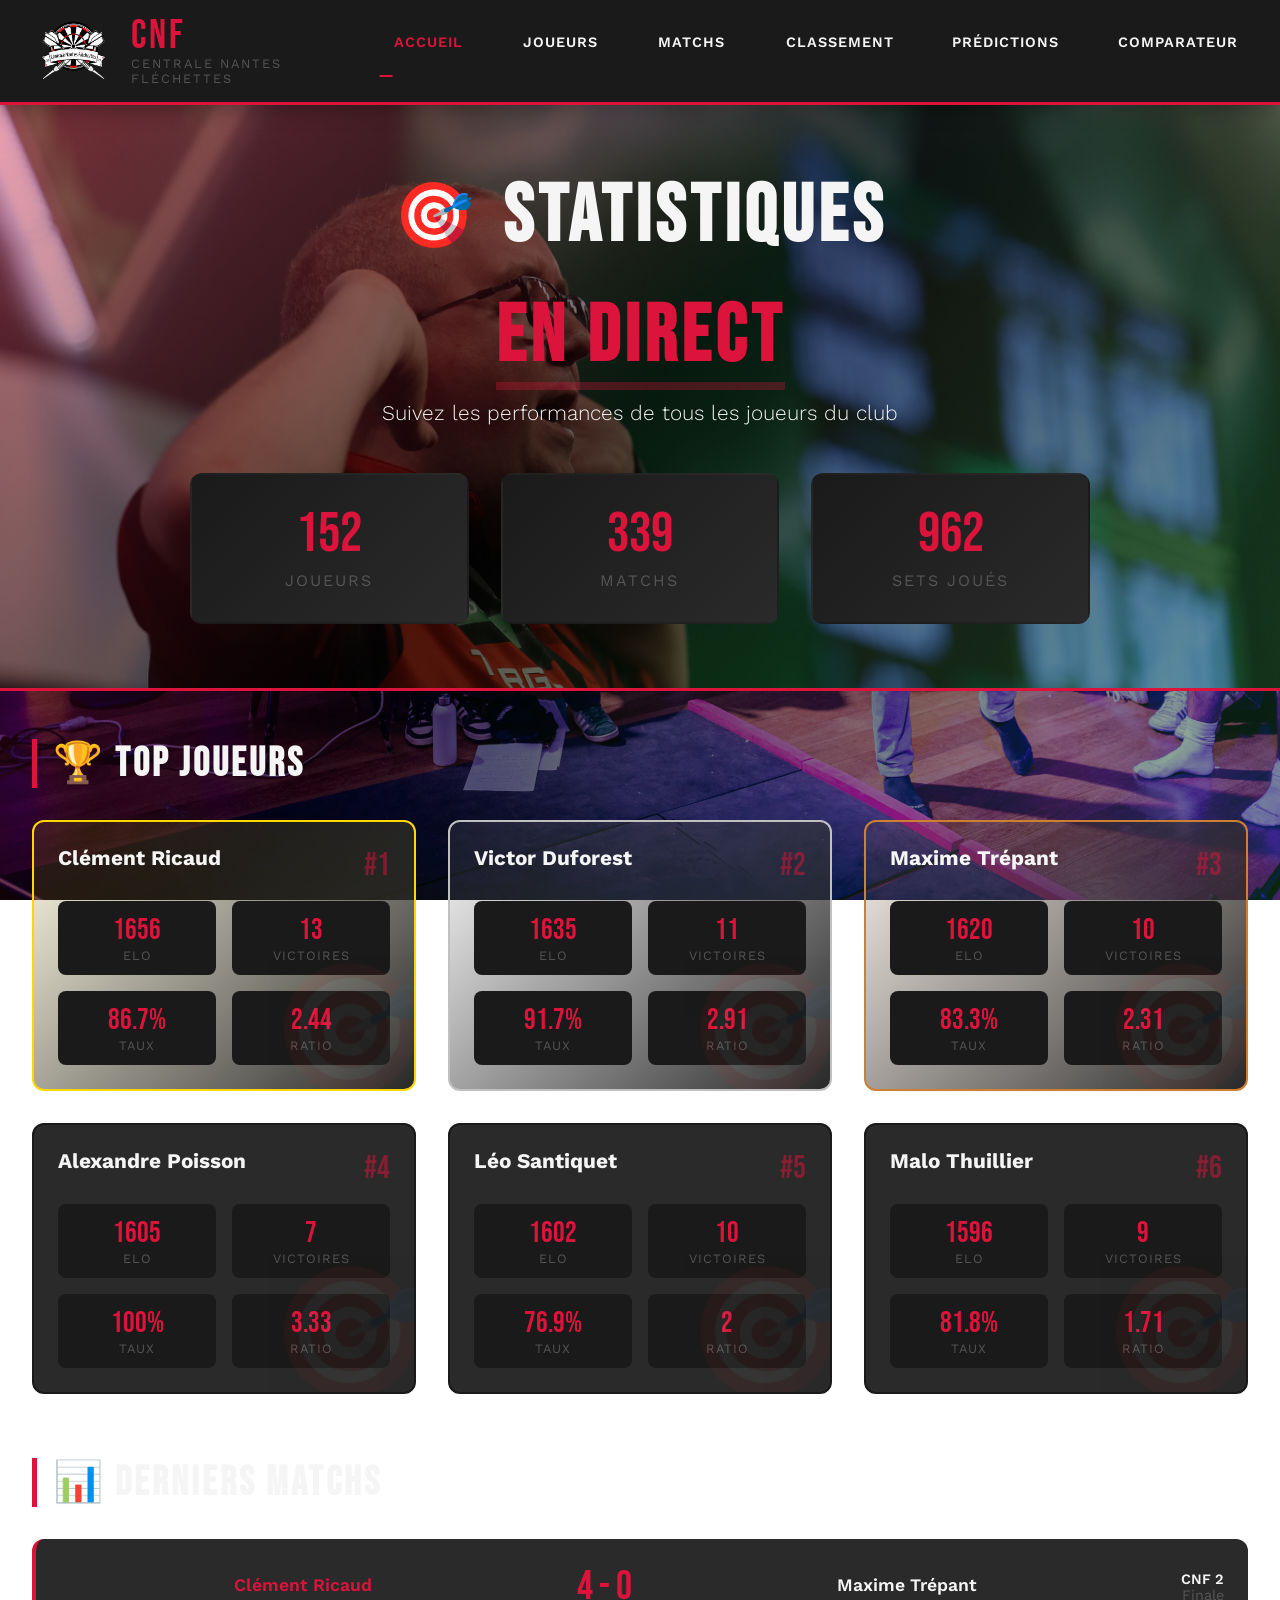
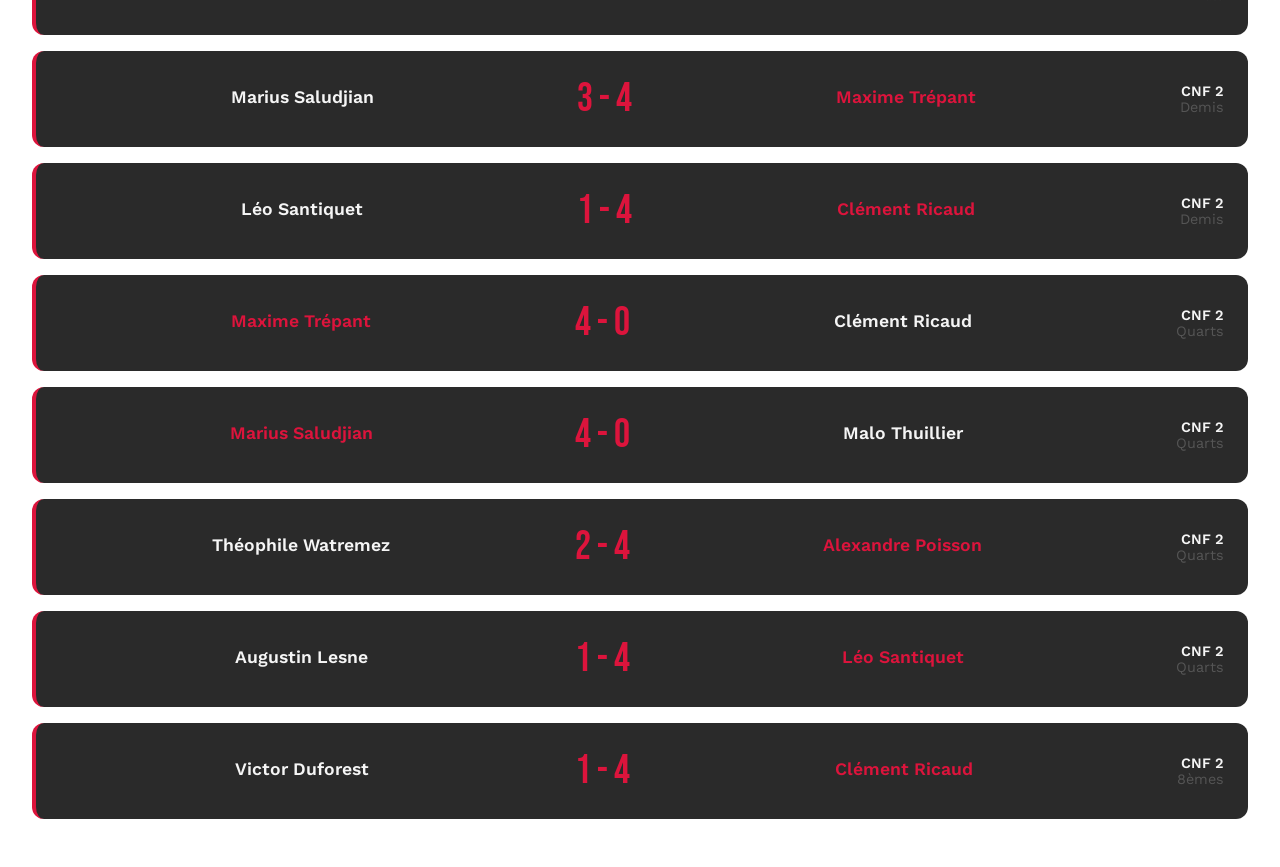
==== index.html @ c0b487dc "Add files via upload" ====
<!DOCTYPE html>
<html lang="fr">
<head>
    <meta charset="UTF-8">
    <meta name="viewport" content="width=device-width, initial-scale=1.0">
    <title>Centrale Nantes Fléchettes - Statistiques & Classements</title>
    <link rel="preconnect" href="https://fonts.googleapis.com">
    <link rel="preconnect" href="https://fonts.gstatic.com" crossorigin>
    <link href="https://fonts.googleapis.com/css2?family=Bebas+Neue&family=Work+Sans:wght@300;400;600;700&display=swap" rel="stylesheet">
    <link rel="stylesheet" href="styles.css">
</head>
<body>
    <!-- Navigation -->
    <nav class="main-nav">
        <div class="nav-container">
            <div class="logo">
                <img  src="logo.png", alt="image", height="70px" />
                <div class="logo-text">
                    <span class="logo-main">CNF</span>
                    <span class="logo-sub">Centrale Nantes Fléchettes</span>
                </div>
            </div>
            <ul class="nav-links">
                <li><a href="#accueil" class="nav-link active" data-page="accueil">Accueil</a></li>
                <li><a href="#joueurs" class="nav-link" data-page="joueurs">Joueurs</a></li>
                <li><a href="#matchs" class="nav-link" data-page="matchs">Matchs</a></li>
                <li><a href="#classement" class="nav-link" data-page="classement">Classement</a></li>
                <li><a href="#predictions" class="nav-link" data-page="predictions">Prédictions</a></li>
                <li><a href="#comparateur" class="nav-link" data-page="comparateur">Comparateur</a></li>
            </ul>
        </div>
    </nav>

    <!-- Page Accueil -->
    <section id="accueil" class="page active">
        <div class="hero">
            <div class="hero-content">
                <h1 class="hero-title">
                    <span class="hero-dart">🎯</span>
                    <span>Statistiques</span>
                    <span class="hero-highlight">en direct</span>
                </h1>
                <p class="hero-subtitle">Suivez les performances de tous les joueurs du club</p>
            </div>
            <div class="hero-stats">
                <div class="stat-card">
                    <div class="stat-number" id="total-joueurs">0</div>
                    <div class="stat-label">Joueurs</div>
                </div>
                <div class="stat-card">
                    <div class="stat-number" id="total-matchs">0</div>
                    <div class="stat-label">Matchs</div>
                </div>
                <div class="stat-card">
                    <div class="stat-number" id="total-sets">0</div>
                    <div class="stat-label">Sets joués</div>
                </div>
            </div>
        </div>

        <div class="container">
            <h2 class="section-title">🏆 Top Joueurs</h2>
            <div class="top-players-grid" id="top-players">
                <!-- Rempli dynamiquement -->
            </div>

            <h2 class="section-title">📊 Derniers Matchs</h2>
            <div class="recent-matches" id="recent-matches">
                <!-- Rempli dynamiquement -->
            </div>
        </div>
    </section>

    <!-- Page Joueurs -->
    <section id="joueurs" class="page">
        <div class="container">
            <h1 class="page-title">Tous les Joueurs</h1>
            
            <div class="filters">
                <input type="text" id="search-player" class="search-input" placeholder="🔍 Rechercher un joueur...">
                <select id="sort-players" class="sort-select">
                    <option value="elo">Trier par ELO</option>
                    <option value="victoires">Trier par Victoires</option>
                    <option value="pourcentage">Trier par %</option>
                    <option value="sets">Trier par Sets gagnés</option>
                    <option value="nom">Trier par Nom</option>
                </select>
            </div>

            <div class="players-grid" id="all-players">
                <!-- Rempli dynamiquement -->
            </div>
        </div>
    </section>

    <!-- Page Matchs -->
    <section id="matchs" class="page">
        <div class="container">
            <h1 class="page-title">Historique des Matchs</h1>
            
            <div class="filters">
                <select id="filter-tournoi" class="filter-select">
                    <option value="">Tous les tournois</option>
                    <option value="CNF 1">CNF 1</option>
                    <option value="CNF 2">CNF 2</option>
                </select>
                <select id="filter-phase" class="filter-select">
                    <option value="">Toutes les phases</option>
                    <option value="Poules">Poules</option>
                    <option value="32èmes">32èmes</option>
                    <option value="16èmes">16èmes</option>
                    <option value="8èmes">8èmes</option>
                    <option value="Quarts">Quarts</option>
                    <option value="Demis">Demis</option>
                    <option value="Finale">Finale</option>
                </select>
            </div>

            <div class="matches-list" id="matches-list">
                <!-- Rempli dynamiquement -->
            </div>
        </div>
    </section>

    <!-- Page Classement -->
    <section id="classement" class="page">
        <div class="container">
            <h1 class="page-title">Classement Général</h1>
            
            <div class="ranking-table-container">
                <table class="ranking-table">
                    <thead>
                        <tr>
                            <th>Rang</th>
                            <th>Joueur</th>
                            <th>ELO</th>
                            <th>Matchs</th>
                            <th>V</th>
                            <th>D</th>
                            <th>%</th>
                            <th>Sets +/-</th>
                            <th>Ratio</th>
                        </tr>
                    </thead>
                    <tbody id="ranking-tbody">
                        <!-- Rempli dynamiquement -->
                    </tbody>
                </table>
            </div>
        </div>
    </section>

    <!-- Page Prédictions -->
    <section id="predictions" class="page">
        <div class="container">
            <h1 class="page-title">Prédictions Tournoi Double</h1>
            <p class="page-subtitle">Calculez les chances de victoire d'une équipe en double</p>

            <div class="prediction-selector">
                <div class="team-selector">
                    <h3>🎯 Équipe A</h3>
                    <select id="team-a-player1" class="player-select">
                        <option value="">Joueur 1</option>
                    </select>
                    <select id="team-a-player2" class="player-select">
                        <option value="">Joueur 2</option>
                    </select>
                </div>

                <div class="vs-separator">VS</div>

                <div class="team-selector">
                    <h3>🎯 Équipe B</h3>
                    <select id="team-b-player1" class="player-select">
                        <option value="">Joueur 1</option>
                    </select>
                    <select id="team-b-player2" class="player-select">
                        <option value="">Joueur 2</option>
                    </select>
                </div>
            </div>

            <button id="calculate-prediction" class="btn-primary">Calculer les cotes</button>

            <div id="prediction-result" class="prediction-result hidden">
                <!-- Rempli dynamiquement -->
            </div>
        </div>
    </section>

    <!-- Page Comparateur -->
    <section id="comparateur" class="page">
        <div class="container">
            <h1 class="page-title">Comparateur de Joueurs</h1>
            
            <div class="compare-selector">
                <select id="compare-player1" class="player-select">
                    <option value="">Sélectionner joueur 1</option>
                </select>
                <div class="vs-separator">VS</div>
                <select id="compare-player2" class="player-select">
                    <option value="">Sélectionner joueur 2</option>
                </select>
            </div>

            <div id="comparison-result" class="comparison-result">
                <!-- Rempli dynamiquement -->
            </div>
        </div>
    </section>

    <!-- Modal Profil Joueur -->
    <div id="player-modal" class="modal">
        <div class="modal-content">
            <span class="modal-close">&times;</span>
            <div id="player-modal-content">
                <!-- Rempli dynamiquement -->
            </div>
        </div>
    </div>

    <script src="app.js"></script>
</body>
</html>
---- styles.css ----
:root {
    --primary: #DC143C;
    --primary-dark: #B8112E;
    --secondary: #1B5E20;
    --accent: #FFD700;
    --dark: #1a1a1a;
    --dark-light: #2a2a2a;
    --gray: #555;
    --light: #f5f5f5;
    --white: #ffffff;
    --shadow: rgba(0, 0, 0, 0.3);
    --success: #4CAF50;
    --danger: #f44336;
}

* {
    margin: 0;
    padding: 0;
    box-sizing: border-box;
}

body {
    font-family: 'Work Sans', sans-serif !important;
    color: var(--light) !important;
    margin: 0;
    min-height: 100vh;

    background-image: 
        /* 2. LE FILTRE : Un dégradé qui utilise tes couleurs (Rouge et Vert) en transparence */
        linear-gradient(
            135deg, 
            rgba(220, 20, 60, 0.4) 0%,   /* Ton Rouge (--primary) */
            rgba(0, 0, 0, 0.6) 50%,      /* Noir pour le centre (lisibilité) */
            rgba(27, 94, 32, 0.4) 100%   /* Ton Vert (--secondary) */
        ),
        url('image.jpg'); /* TON IMAGE ICI */

    background-size: cover !important;
    background-position: center !important;
    background-attachment: fixed !important; /* L'image ne bouge pas au scroll, très moderne */
}

/* Navigation */
.main-nav {
    background: var(--dark);
    border-bottom: 3px solid var(--primary);
    position: sticky;
    top: 0;
    z-index: 1000;
    box-shadow: 0 4px 20px var(--shadow);
}

.nav-container {
    max-width: 1400px;
    margin: 0 auto;
    padding: 1rem 2rem;
    display: flex;
    justify-content: space-between;
    align-items: center;
}

.logo {
    display: flex;
    align-items: center;
    gap: 1rem;
}

.logo-dart {
    font-size: 3rem;
    animation: rotate 10s linear infinite;
}

@keyframes rotate {
    from { transform: rotate(0deg); }
    to { transform: rotate(360deg); }
}

.logo-text {
    display: flex;
    flex-direction: column;
}

.logo-main {
    font-family: 'Bebas Neue', sans-serif;
    font-size: 2.5rem;
    color: var(--primary);
    letter-spacing: 3px;
    line-height: 1;
}

.logo-sub {
    font-size: 0.8rem;
    color: var(--gray);
    text-transform: uppercase;
    letter-spacing: 2px;
}

.nav-links {
    display: flex;
    gap: 2rem;
    list-style: none;
}

.nav-link {
    color: var(--light);
    text-decoration: none;
    font-weight: 600;
    text-transform: uppercase;
    font-size: 0.9rem;
    letter-spacing: 1px;
    padding: 0.5rem 1rem;
    border-radius: 4px;
    transition: all 0.3s ease;
    position: relative;
}

.nav-link::after {
    content: '';
    position: absolute;
    bottom: 0;
    left: 50%;
    width: 0;
    height: 2px;
    background: var(--primary);
    transition: all 0.3s ease;
    transform: translateX(-50%);
}

.nav-link:hover::after,
.nav-link.active::after {
    width: 80%;
}

.nav-link:hover {
    color: var(--primary);
}

.nav-link.active {
    color: var(--primary);
}

/* Pages */
.page {
    display: none;
    animation: fadeIn 0.5s ease;
}

.page.active {
    display: block;
}

@keyframes fadeIn {
    from {
        opacity: 0;
        transform: translateY(20px);
    }
    to {
        opacity: 1;
        transform: translateY(0);
    }
}

/* Hero Section */
.hero {
    background: 
        linear-gradient(
            135deg, 
            rgba(220, 20, 60, 0.4) 0%,   /* Ton Rouge (--primary) */
            rgba(0, 0, 0, 0.6) 50%,      /* Noir pour le centre (lisibilité) */
            rgba(27, 94, 32, 0.4) 100%   /* Ton Vert (--secondary) */
        ),
        url('bumting.webp');
    background-size: cover;
    background-position: center;
    padding: 4rem 2rem;
    text-align: center;
    border-bottom: 3px solid var(--primary);
    position: relative;
    overflow: hidden;
}

.hero-content {
    position: relative;
    z-index: 1;
    max-width: 800px;
    margin: 0 auto 3rem;
}

.hero-title {
    font-family: 'Bebas Neue', sans-serif;
    font-size: 5rem;
    letter-spacing: 5px;
    margin-bottom: 1rem;
    display: flex;
    align-items: center;
    justify-content: center;
    gap: 1.5rem;
    flex-wrap: wrap;
}

.hero-dart {
    font-size: 4rem;
    animation: bounce 2s ease infinite;
}

@keyframes bounce {
    0%, 100% { transform: translateY(0); }
    50% { transform: translateY(-20px); }
}

.hero-highlight {
    color: var(--primary);
    position: relative;
}

.hero-highlight::after {
    content: '';
    position: absolute;
    bottom: -5px;
    left: 0;
    right: 0;
    height: 8px;
    background: var(--primary);
    opacity: 0.3;
}

.hero-subtitle {
    font-size: 1.3rem;
    color: var(--light);
    font-weight: 300;
}

.hero-stats {
    display: grid;
    grid-template-columns: repeat(auto-fit, minmax(200px, 1fr));
    gap: 2rem;
    max-width: 900px;
    margin: 0 auto;
    position: relative;
    z-index: 1;
}

.stat-card {
    background: linear-gradient(135deg, var(--dark) 0%, var(--dark-light) 100%);
    padding: 2rem;
    border-radius: 12px;
    border: 2px solid transparent;
    transition: all 0.3s ease;
    position: relative;
    overflow: hidden;
}

.stat-card::before {
    content: '';
    position: absolute;
    top: 0;
    left: 0;
    right: 0;
    height: 4px;
    background: linear-gradient(90deg, var(--primary), var(--accent));
    transform: translateX(-100%);
    transition: transform 0.5s ease;
}

.stat-card:hover::before {
    transform: translateX(0);
}

.stat-card:hover {
    border-color: var(--primary);
    transform: translateY(-5px);
    box-shadow: 0 10px 30px var(--shadow);
}

.stat-number {
    font-family: 'Bebas Neue', sans-serif;
    font-size: 3.5rem;
    color: var(--primary);
    line-height: 1;
    margin-bottom: 0.5rem;
}

.stat-label {
    font-size: 1rem;
    color: var(--gray);
    text-transform: uppercase;
    letter-spacing: 2px;
}

/* Container */
.container {
    max-width: 1400px;
    margin: 0 auto;
    padding: 3rem 2rem;
}

/* Section Title */
.section-title {
    font-family: 'Bebas Neue', sans-serif;
    font-size: 2.5rem;
    margin-bottom: 2rem;
    color: var(--light);
    letter-spacing: 3px;
    border-left: 5px solid var(--primary);
    padding-left: 1rem;
}

.page-title {
    font-family: 'Bebas Neue', sans-serif;
    font-size: 3.5rem;
    margin-bottom: 1rem;
    color: var(--light);
    letter-spacing: 4px;
    text-align: center;
}

.page-subtitle {
    text-align: center;
    color: var(--light);
    font-size: 1.1rem;
    margin-bottom: 3rem;
}

/* Top Players Grid */
.top-players-grid {
    display: grid;
    grid-template-columns: repeat(auto-fill, minmax(300px, 1fr));
    gap: 2rem;
    margin-bottom: 4rem;
}

.player-card {
    background: var(--dark-light);
    border-radius: 12px;
    padding: 1.5rem;
    border: 2px solid var(--dark);
    transition: all 0.3s ease;
    cursor: pointer;
    position: relative;
    overflow: hidden;
}

.player-card::before {
    content: '🎯';
    position: absolute;
    font-size: 8rem;
    opacity: 0.05;
    right: -1rem;
    bottom: -1rem;
    pointer-events: none;
}

.player-card:hover {
    transform: translateY(-5px);
    border-color: var(--primary);
    box-shadow: 0 10px 30px var(--shadow);
}

.player-card.rank-1 {
    border-color: var(--accent);
    background: linear-gradient(135deg, rgba(255, 215, 0, 0.1) 0%, var(--dark-light) 100%);
}

.player-card.rank-2 {
    border-color: #C0C0C0;
    background: linear-gradient(135deg, rgba(192, 192, 192, 0.1) 0%, var(--dark-light) 100%);
}

.player-card.rank-3 {
    border-color: #CD7F32;
    background: linear-gradient(135deg, rgba(205, 127, 50, 0.1) 0%, var(--dark-light) 100%);
}

.player-header {
    display: flex;
    justify-content: space-between;
    align-items: flex-start;
    margin-bottom: 1rem;
}

.player-name {
    font-size: 1.3rem;
    font-weight: 700;
    color: var(--light);
}

.player-rank {
    font-family: 'Bebas Neue', sans-serif;
    font-size: 2rem;
    color: var(--primary);
    opacity: 0.5;
}

.player-stats {
    display: grid;
    grid-template-columns: repeat(2, 1fr);
    gap: 1rem;
}

.player-stat {
    text-align: center;
    padding: 0.75rem;
    background: var(--dark);
    border-radius: 8px;
}

.player-stat-value {
    font-family: 'Bebas Neue', sans-serif;
    font-size: 1.8rem;
    color: var(--primary);
}

.player-stat-label {
    font-size: 0.8rem;
    color: var(--gray);
    text-transform: uppercase;
    letter-spacing: 1px;
}

/* Recent Matches */
.recent-matches {
    display: flex;
    flex-direction: column;
    gap: 1rem;
}

.match-card {
    background: var(--dark-light);
    border-radius: 12px;
    padding: 1.5rem;
    border-left: 4px solid var(--primary);
    display: grid;
    grid-template-columns: 1fr auto 1fr auto;
    align-items: center;
    gap: 2rem;
    transition: all 0.3s ease;
}

.match-card:hover {
    transform: translateX(5px);
    box-shadow: 0 5px 20px var(--shadow);
}

.match-player {
    text-align: center;
}

.match-player-name {
    font-weight: 600;
    font-size: 1.1rem;
    margin-bottom: 0.3rem;
}

.match-player.winner .match-player-name {
    color: var(--primary);
}

.match-score {
    font-family: 'Bebas Neue', sans-serif;
    font-size: 2.5rem;
    color: var(--primary);
    text-align: center;
}

.match-info {
    text-align: right;
    color: var(--gray);
    font-size: 0.9rem;
}

.match-tournoi {
    font-weight: 600;
    color: var(--light);
}

/* Filters */
.filters {
    display: flex;
    gap: 1rem;
    margin-bottom: 2rem;
    flex-wrap: wrap;
}

.search-input,
.sort-select,
.filter-select,
.player-select {
    padding: 0.8rem 1.2rem;
    background: var(--dark-light);
    border: 2px solid var(--dark);
    border-radius: 8px;
    color: var(--light);
    font-size: 1rem;
    font-family: 'Work Sans', sans-serif;
    transition: all 0.3s ease;
    flex: 1;
    min-width: 200px;
}

.search-input:focus,
.sort-select:focus,
.filter-select:focus,
.player-select:focus {
    outline: none;
    border-color: var(--primary);
    box-shadow: 0 0 0 3px rgba(220, 20, 60, 0.1);
}

/* Players Grid */
.players-grid {
    display: grid;
    grid-template-columns: repeat(auto-fill, minmax(280px, 1fr));
    gap: 1.5rem;
}

/* Matches List */
.matches-list {
    display: flex;
    flex-direction: column;
    gap: 1rem;
}

/* Ranking Table */
.ranking-table-container {
    background: var(--dark-light);
    border-radius: 12px;
    overflow: hidden;
    box-shadow: 0 10px 40px var(--shadow);
}

.ranking-table {
    width: 100%;
    border-collapse: collapse;
}

.ranking-table thead {
    background: var(--dark);
    border-bottom: 3px solid var(--primary);
}

.ranking-table th {
    padding: 1.2rem;
    text-align: left;
    font-weight: 700;
    color: var(--light);
    text-transform: uppercase;
    letter-spacing: 1px;
    font-size: 0.9rem;
}

.ranking-table tbody tr {
    border-bottom: 1px solid var(--dark);
    transition: all 0.3s ease;
}

.ranking-table tbody tr:hover {
    background: rgba(220, 20, 60, 0.05);
    transform: translateX(5px);
}

.ranking-table td {
    padding: 1.2rem;
    color: var(--light);
}

.rank-cell {
    font-family: 'Bebas Neue', sans-serif;
    font-size: 1.5rem;
    color: var(--primary);
    font-weight: bold;
}

.rank-cell.top-3 {
    color: var(--accent);
}

.player-name-cell {
    font-weight: 600;
    font-size: 1.1rem;
}

.positive {
    color: var(--success);
    font-weight: 600;
}

.negative {
    color: var(--danger);
    font-weight: 600;
}

/* Predictions */
.prediction-selector {
    display: grid;
    grid-template-columns: 1fr auto 1fr;
    gap: 2rem;
    margin-bottom: 2rem;
    align-items: center;
}

.team-selector {
    background: var(--dark-light);
    padding: 2rem;
    border-radius: 12px;
    border: 2px solid var(--dark);
}

.team-selector h3 {
    font-family: 'Bebas Neue', sans-serif;
    font-size: 1.8rem;
    margin-bottom: 1rem;
    color: var(--primary);
    text-align: center;
    letter-spacing: 2px;
}

.vs-separator {
    font-family: 'Bebas Neue', sans-serif;
    font-size: 3rem;
    color: var(--primary);
    text-align: center;
    letter-spacing: 3px;
}

.btn-primary {
    display: block;
    width: 100%;
    max-width: 400px;
    margin: 2rem auto;
    padding: 1.2rem 2rem;
    background: linear-gradient(135deg, var(--primary) 0%, var(--primary-dark) 100%);
    color: var(--white);
    border: none;
    border-radius: 8px;
    font-size: 1.2rem;
    font-weight: 700;
    text-transform: uppercase;
    letter-spacing: 2px;
    cursor: pointer;
    transition: all 0.3s ease;
    font-family: 'Bebas Neue', sans-serif;
}

.btn-primary:hover {
    transform: translateY(-3px);
    box-shadow: 0 10px 30px rgba(220, 20, 60, 0.4);
}

.prediction-result {
    background: var(--dark-light);
    border-radius: 12px;
    padding: 3rem;
    margin-top: 2rem;
    border: 2px solid var(--primary);
}

.prediction-result.hidden {
    display: none;
}

.prediction-teams {
    display: grid;
    grid-template-columns: 1fr auto 1fr;
    gap: 3rem;
    align-items: center;
    margin-bottom: 2rem;
}

.prediction-team {
    text-align: center;
}

.prediction-team h3 {
    font-family: 'Bebas Neue', sans-serif;
    font-size: 2rem;
    margin-bottom: 1rem;
    color: var(--light);
}

.prediction-odds {
    font-family: 'Bebas Neue', sans-serif;
    font-size: 4rem;
    color: var(--primary);
    margin-bottom: 0.5rem;
}

.prediction-percentage {
    font-size: 1.5rem;
    color: var(--gray);
}

.prediction-separator {
    font-family: 'Bebas Neue', sans-serif;
    font-size: 3rem;
    color: var(--gray);
}

.prediction-details {
    margin-top: 2rem;
    padding-top: 2rem;
    border-top: 1px solid var(--dark);
}

.prediction-detail-grid {
    display: grid;
    grid-template-columns: repeat(auto-fit, minmax(200px, 1fr));
    gap: 1.5rem;
}

.prediction-detail {
    background: var(--dark);
    padding: 1.5rem;
    border-radius: 8px;
    text-align: center;
}

.prediction-detail-label {
    font-size: 0.9rem;
    color: var(--gray);
    margin-bottom: 0.5rem;
    text-transform: uppercase;
    letter-spacing: 1px;
}

.prediction-detail-value {
    font-family: 'Bebas Neue', sans-serif;
    font-size: 2rem;
    color: var(--primary);
}

/* Comparator */
.compare-selector {
    display: grid;
    grid-template-columns: 1fr auto 1fr;
    gap: 2rem;
    margin-bottom: 3rem;
    align-items: center;
}

.comparison-result {
    background: var(--dark-light);
    border-radius: 12px;
    padding: 3rem;
    border: 2px solid var(--dark);
}

.comparison-header {
    display: grid;
    grid-template-columns: 1fr auto 1fr;
    gap: 2rem;
    margin-bottom: 3rem;
    align-items: center;
}

.comparison-player {
    text-align: center;
}

.comparison-player h2 {
    font-family: 'Bebas Neue', sans-serif;
    font-size: 2.5rem;
    color: var(--primary);
    margin-bottom: 0.5rem;
}

.comparison-vs {
    font-family: 'Bebas Neue', sans-serif;
    font-size: 3rem;
    color: var(--gray);
}

.comparison-stats {
    display: flex;
    flex-direction: column;
    gap: 1.5rem;
}

.comparison-stat-row {
    display: grid;
    grid-template-columns: 1fr auto 1fr;
    gap: 2rem;
    align-items: center;
    padding: 1.5rem;
    background: var(--dark);
    border-radius: 8px;
}

.comparison-stat-value {
    font-family: 'Bebas Neue', sans-serif;
    font-size: 2rem;
    text-align: center;
}

.comparison-stat-value.better {
    color: var(--primary);
}

.comparison-stat-label {
    text-align: center;
    font-size: 0.9rem;
    color: var(--gray);
    text-transform: uppercase;
    letter-spacing: 1px;
}

/* Modal */
.modal {
    display: none;
    position: fixed;
    z-index: 2000;
    left: 0;
    top: 0;
    width: 100%;
    height: 100%;
    background: rgba(0, 0, 0, 0.9);
    animation: fadeIn 0.3s ease;
}

.modal.active {
    display: block;
}

.modal-content {
    background: var(--dark-light);
    margin: 5% auto;
    padding: 3rem;
    border-radius: 12px;
    max-width: 900px;
    position: relative;
    border: 2px solid var(--primary);
    animation: slideUp 0.4s ease;
}

@keyframes slideUp {
    from {
        opacity: 0;
        transform: translateY(50px);
    }
    to {
        opacity: 1;
        transform: translateY(0);
    }
}

.modal-close {
    position: absolute;
    top: 1rem;
    right: 1.5rem;
    font-size: 2.5rem;
    color: var(--gray);
    cursor: pointer;
    transition: all 0.3s ease;
}

.modal-close:hover {
    color: var(--primary);
    transform: rotate(90deg);
}

/* Responsive */
@media (max-width: 768px) {
    .nav-links {
        flex-direction: column;
        gap: 0.5rem;
    }

    .hero-title {
        font-size: 3rem;
    }

    .prediction-selector,
    .compare-selector,
    .comparison-header {
        grid-template-columns: 1fr;
    }

    .vs-separator,
    .comparison-vs {
        transform: rotate(90deg);
    }

    .match-card {
        grid-template-columns: 1fr;
        gap: 1rem;
    }

    .prediction-teams {
        grid-template-columns: 1fr;
    }

    .prediction-separator {
        transform: rotate(90deg);
    }
}

/* Animations pour le chargement */
@keyframes pulse {
    0%, 100% { opacity: 1; }
    50% { opacity: 0.5; }
}

.loading {
    animation: pulse 1.5s ease infinite;
}

/* Classes ELO */
.elo-master {
    color: var(--accent);
    font-weight: 700;
}

.elo-expert {
    color: #FFB347;
    font-weight: 700;
}

.elo-advanced {
    color: var(--success);
    font-weight: 600;
}
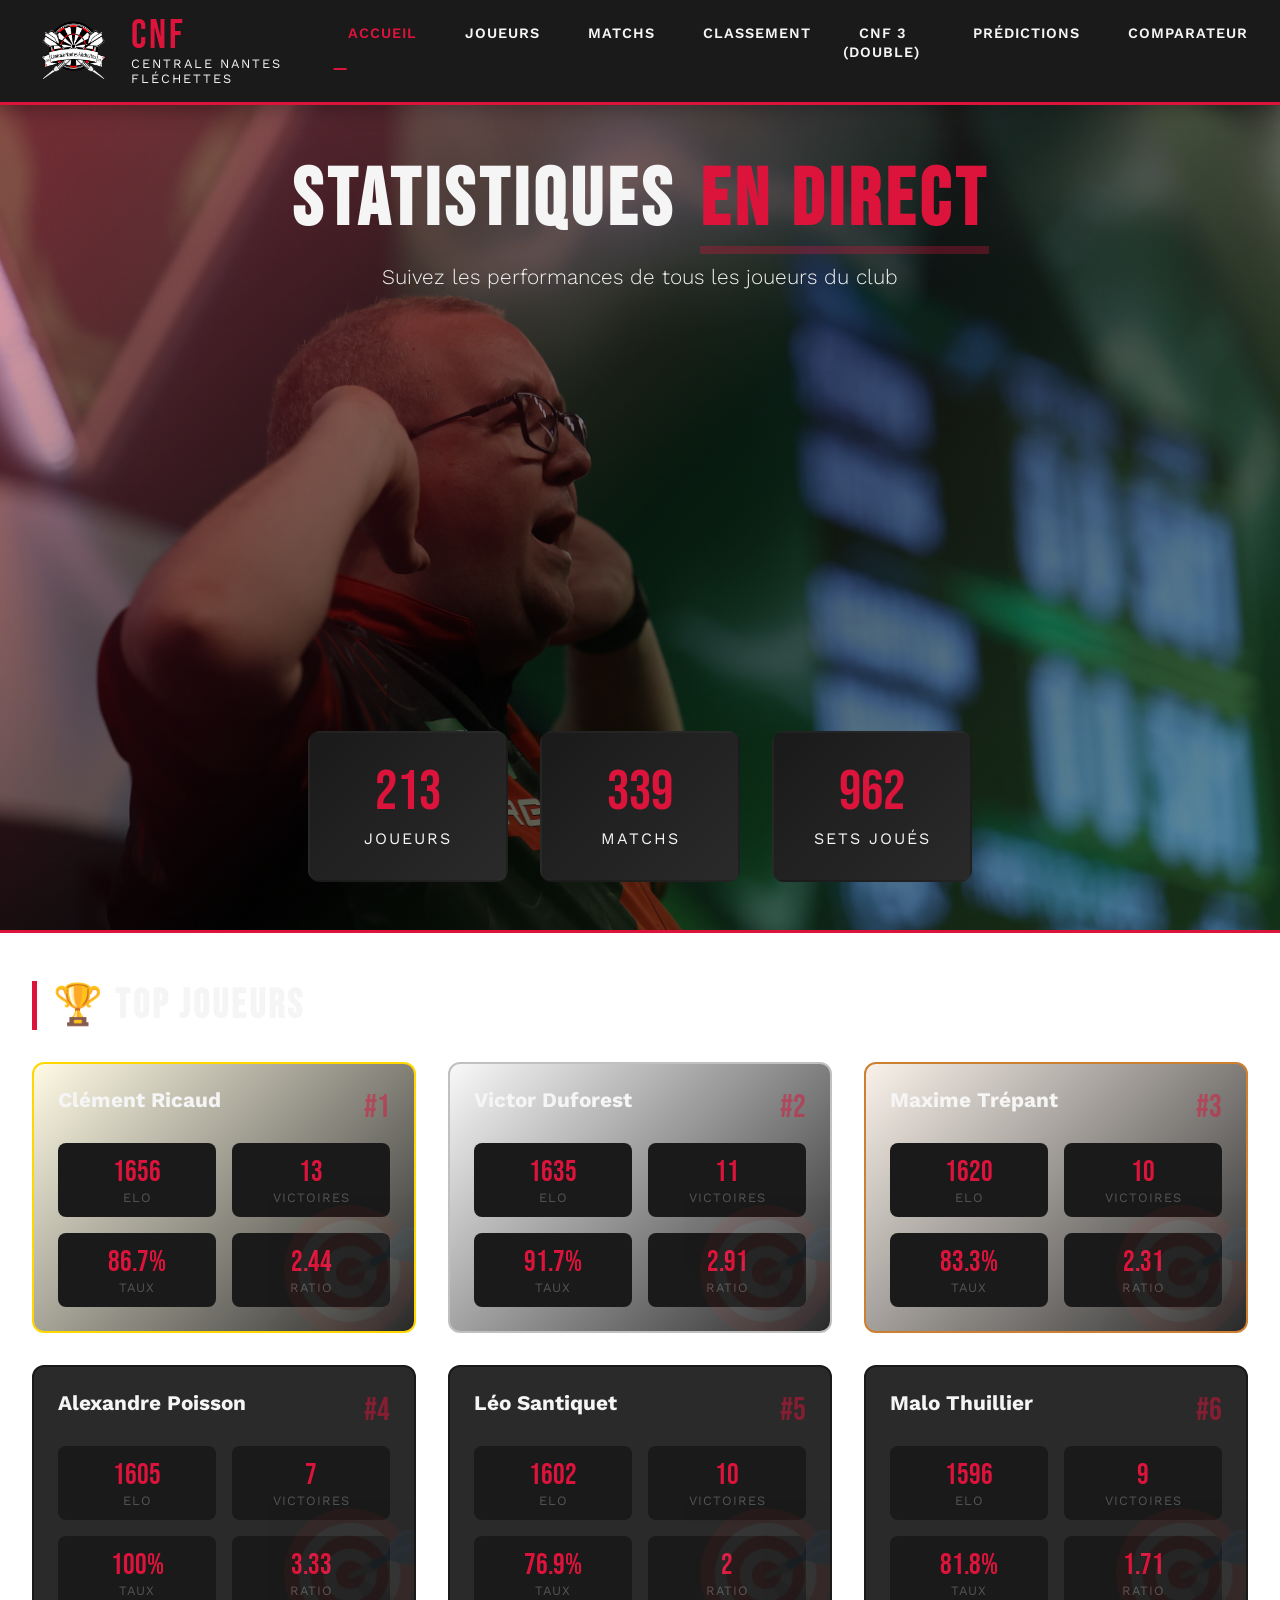
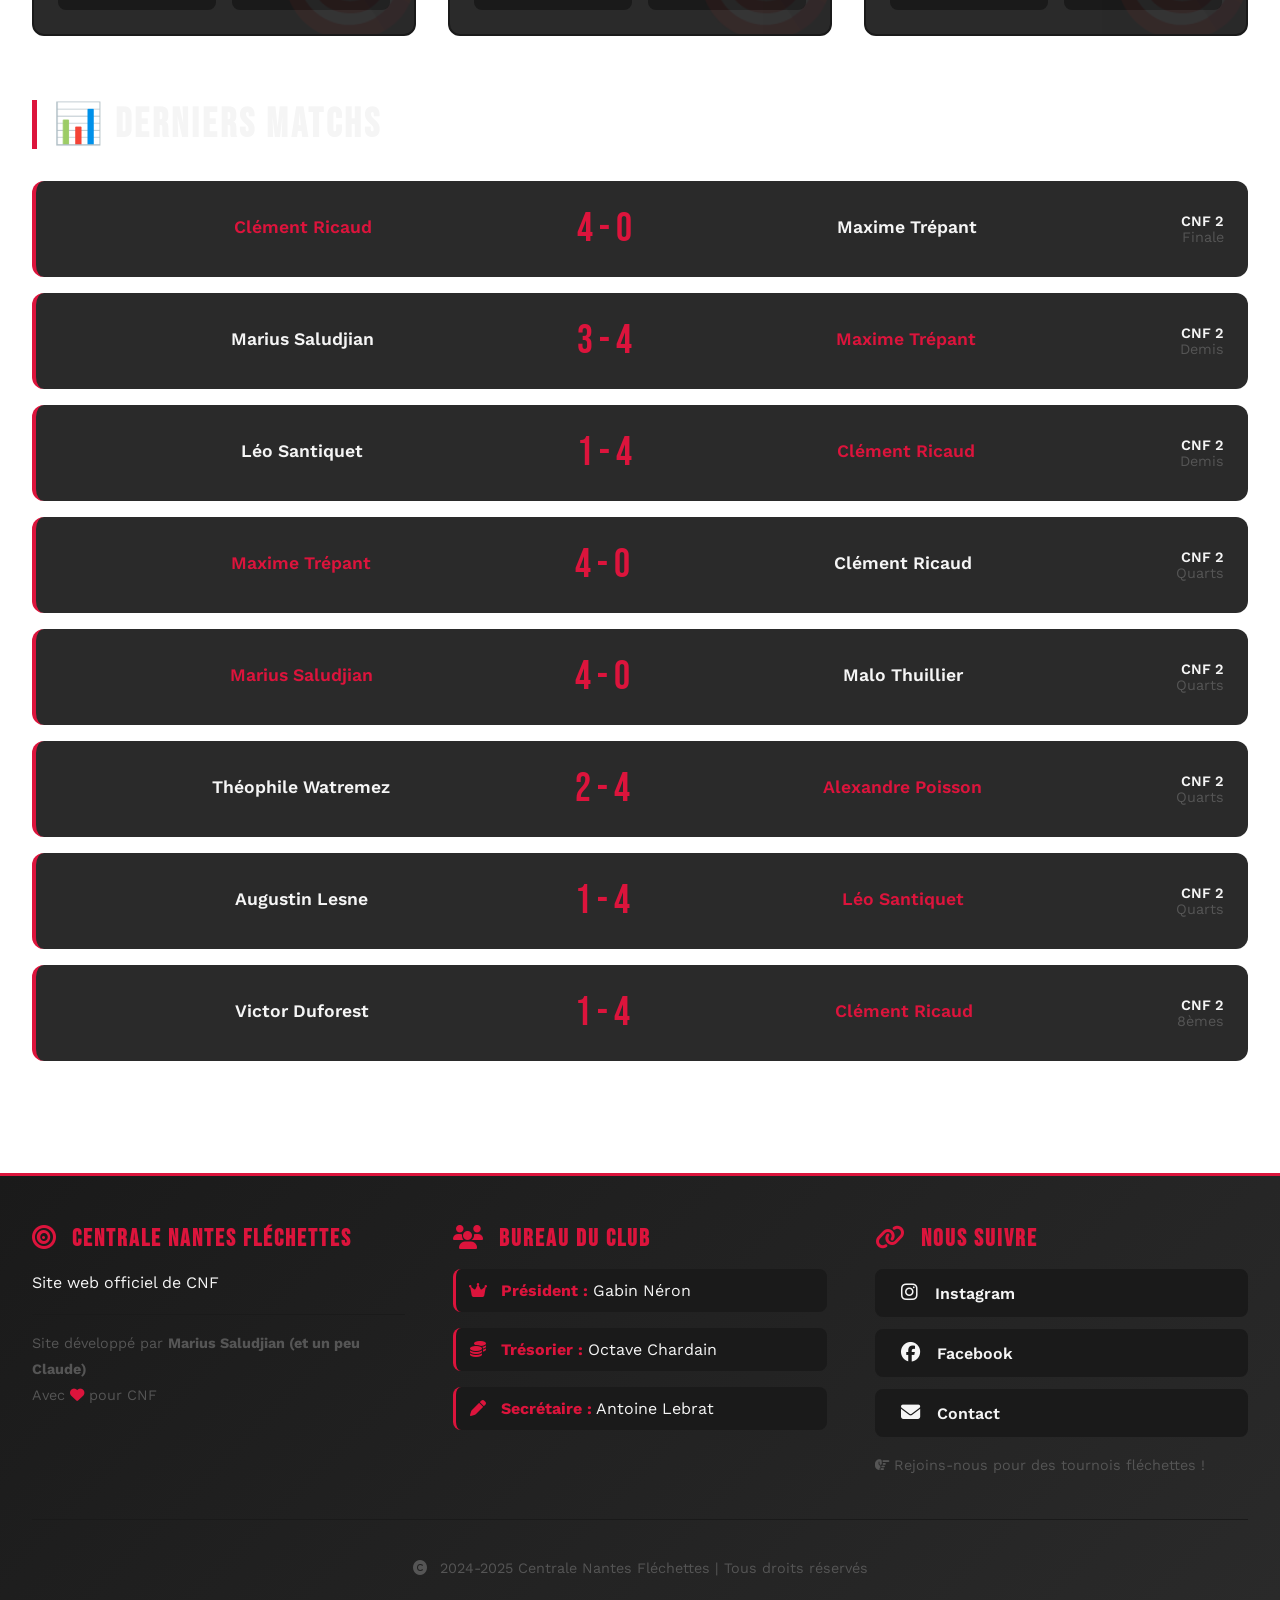
==== commit c8a9be2d: "Add files via upload" ====
--- a/index.html
+++ b/index.html
@@ -7,6 +7,7 @@
     <link rel="preconnect" href="https://fonts.googleapis.com">
     <link rel="preconnect" href="https://fonts.gstatic.com" crossorigin>
     <link href="https://fonts.googleapis.com/css2?family=Bebas+Neue&family=Work+Sans:wght@300;400;600;700&display=swap" rel="stylesheet">
+     <link rel="stylesheet" href="https://cdnjs.cloudflare.com/ajax/libs/font-awesome/6.4.0/css/all.min.css">
     <link rel="stylesheet" href="styles.css">
 </head>
 <body>
@@ -14,7 +15,7 @@
     <nav class="main-nav">
         <div class="nav-container">
             <div class="logo">
-                <img  src="logo.png", alt="image", height="70px" />
+                <img src="logo.png" alt="CNF Logo" height="70px" />
                 <div class="logo-text">
                     <span class="logo-main">CNF</span>
                     <span class="logo-sub">Centrale Nantes Fléchettes</span>
@@ -25,6 +26,7 @@
                 <li><a href="#joueurs" class="nav-link" data-page="joueurs">Joueurs</a></li>
                 <li><a href="#matchs" class="nav-link" data-page="matchs">Matchs</a></li>
                 <li><a href="#classement" class="nav-link" data-page="classement">Classement</a></li>
+                <li><a href="#cnf3" class="nav-link" data-page="cnf3">CNF 3 (Double)</a></li>
                 <li><a href="#predictions" class="nav-link" data-page="predictions">Prédictions</a></li>
                 <li><a href="#comparateur" class="nav-link" data-page="comparateur">Comparateur</a></li>
             </ul>
@@ -36,7 +38,6 @@
         <div class="hero">
             <div class="hero-content">
                 <h1 class="hero-title">
-                    <span class="hero-dart">🎯</span>
                     <span>Statistiques</span>
                     <span class="hero-highlight">en direct</span>
                 </h1>
@@ -150,6 +151,61 @@
         </div>
     </section>
 
+    <!-- Page CNF 3 -->
+    <section id="cnf3" class="page">
+        <div class="container">
+            <h1 class="page-title">Tournoi CNF 3 - Format Double</h1>
+            <p class="page-subtitle">Tournoi en équipes de 2 joueurs - À venir !</p>
+
+            <div style="text-align: center; margin-bottom: 3rem; padding: 2rem; background: var(--dark-light); border-radius: 12px; border: 2px solid var(--primary);">
+                <div style="font-size: 1.2rem; color: var(--light); margin-bottom: 1rem;">
+                    <strong>32 poules</strong> · <strong>69 équipes</strong> · <strong>138 joueurs</strong>
+                </div>
+                <div style="font-size: 1rem; color: var(--gray);">
+                    Les matchs n'ont pas encore eu lieu. Les résultats seront ajoutés au fur et à mesure.
+                </div>
+            </div>
+
+            <!-- Onglets -->
+            <div class="cnf3-tabs">
+                <button class="cnf3-tab active" data-tab="equipes">📋 Toutes les équipes</button>
+                <button class="cnf3-tab" data-tab="poules">🎯 Poules du tournoi</button>
+                <button class="cnf3-tab" data-tab="tableau">🏆 Tableau final</button>
+            </div>
+
+            <!-- Vue: Toutes les équipes -->
+            <div id="cnf3-equipes" class="cnf3-view active">
+                <div class="filters">
+                    <input type="text" id="search-team" class="search-input" placeholder="🔍 Rechercher une équipe ou un joueur...">
+                    <select id="filter-chapeau" class="filter-select">
+                        <option value="">Tous les chapeaux</option>
+                        <option value="1">Chapeau 1 (Favoris)</option>
+                        <option value="2">Chapeau 2 (Intermédiaires)</option>
+                        <option value="3">Chapeau 3 (Challengers)</option>
+                    </select>
+                </div>
+
+                <div class="teams-grid" id="teams-cnf3">
+                    <!-- Rempli dynamiquement -->
+                </div>
+            </div>
+
+            <!-- Vue: Poules -->
+            <div id="cnf3-poules" class="cnf3-view">
+                <div class="poules-grid" id="poules-cnf3">
+                    <!-- Rempli dynamiquement -->
+                </div>
+            </div>
+
+            <!-- Vue: Tableau final -->
+            <div id="cnf3-tableau" class="cnf3-view">
+                <div class="bracket-container" id="tableau-cnf3">
+                    <!-- Rempli dynamiquement -->
+                </div>
+            </div>
+        </div>
+    </section>
+
     <!-- Page Prédictions -->
     <section id="predictions" class="page">
         <div class="container">
@@ -218,6 +274,58 @@
             </div>
         </div>
     </div>
+    <!-- Footer avec crédits et contacts -->
+    <footer class="site-footer">
+        <div class="footer-container">
+            <!-- Section Crédits -->
+            <div class="footer-section">
+                <h3><i class="fas fa-bullseye"></i> Centrale Nantes Fléchettes</h3>
+                <p>Site web officiel de CNF</p>
+                <p class="footer-credits">
+                    Site développé par <strong>Marius Saludjian (et un peu Claude)</strong><br>
+                    Avec <i class="fas fa-heart" style="color: var(--primary);"></i> pour CNF
+                </p>
+            </div>
+
+            <!-- Section Bureau du club -->
+            <div class="footer-section">
+                <h3><i class="fas fa-users"></i> Bureau du Club</h3>
+                <div class="contact-item">
+                    <i class="fas fa-crown"></i> <strong>Président :</strong> Gabin Néron<br>
+                </div>
+                <div class="contact-item">
+                    <i class="fas fa-coins"></i> <strong>Trésorier :</strong> Octave Chardain<br>
+                </div>
+                <div class="contact-item">
+                    <i class="fas fa-pen"></i> <strong>Secrétaire :</strong> Antoine Lebrat<br>
+                </div>
+            </div>
+
+            <!-- Section Réseaux sociaux -->
+            <div class="footer-section">
+                <h3><i class="fas fa-link"></i> Nous suivre</h3>
+                <div class="social-links">
+                    <a href="https://www.instagram.com/centrale_nantes_flechettes" target="_blank" class="social-link">
+                        <i class="fab fa-instagram"></i> Instagram
+                    </a>
+                    <a href="https://www.facebook.com/profile.php?id=61573959904434" target="_blank" class="social-link">
+                        <i class="fab fa-facebook"></i> Facebook
+                    </a>
+                    <a href="mailto:scolarite@ec-nantes.fr" class="social-link">
+                        <i class="fas fa-envelope"></i> Contact
+                    </a>
+                </div>
+                <p style="margin-top: 1rem; color: var(--gray); font-size: 0.9rem;">
+                    <i class="fas fa-hand-point-right"></i> Rejoins-nous pour des tournois fléchettes !
+                </p>
+            </div>
+        </div>
+
+        <!-- Ligne de copyright -->
+        <div class="footer-bottom">
+            <p><i class="fas fa-copyright"></i> 2024-2025 Centrale Nantes Fléchettes | Tous droits réservés</p>
+        </div>
+    </footer>  
 
     <script src="app.js"></script>
 </body>
--- a/styles.css
+++ b/styles.css
@@ -24,20 +24,18 @@
     color: var(--light) !important;
     margin: 0;
     min-height: 100vh;
-
     background-image: 
-        /* 2. LE FILTRE : Un dégradé qui utilise tes couleurs (Rouge et Vert) en transparence */
+        /* Filtre avec dégradé Rouge/Noir/Vert */
         linear-gradient(
             135deg, 
-            rgba(220, 20, 60, 0.4) 0%,   /* Ton Rouge (--primary) */
+            rgba(220, 20, 60, 0.4) 0%,   /* Rouge (--primary) */
             rgba(0, 0, 0, 0.6) 50%,      /* Noir pour le centre (lisibilité) */
-            rgba(27, 94, 32, 0.4) 100%   /* Ton Vert (--secondary) */
+            rgba(27, 94, 32, 0.4) 100%   /* Vert (--secondary) */
         ),
-        url('image.jpg'); /* TON IMAGE ICI */
-
+        url('image.jpg');
     background-size: cover !important;
     background-position: center !important;
-    background-attachment: fixed !important; /* L'image ne bouge pas au scroll, très moderne */
+    background-attachment: fixed !important; /* L'image ne bouge pas au scroll */
 }
 
 /* Navigation */
@@ -65,14 +63,8 @@
     gap: 1rem;
 }
 
-.logo-dart {
-    font-size: 3rem;
-    animation: rotate 10s linear infinite;
-}
-
-@keyframes rotate {
-    from { transform: rotate(0deg); }
-    to { transform: rotate(360deg); }
+.logo img {
+    display: block;
 }
 
 .logo-text {
@@ -90,7 +82,7 @@
 
 .logo-sub {
     font-size: 0.8rem;
-    color: var(--gray);
+    color: var(--light);
     text-transform: uppercase;
     letter-spacing: 2px;
 }
@@ -117,7 +109,7 @@
 .nav-link::after {
     content: '';
     position: absolute;
-    bottom: 0;
+    bottom: -2px;
     left: 50%;
     width: 0;
     height: 2px;
@@ -165,14 +157,19 @@
     background: 
         linear-gradient(
             135deg, 
-            rgba(220, 20, 60, 0.4) 0%,   /* Ton Rouge (--primary) */
+            rgba(220, 20, 60, 0.4) 0%,   /* Rouge (--primary) */
             rgba(0, 0, 0, 0.6) 50%,      /* Noir pour le centre (lisibilité) */
-            rgba(27, 94, 32, 0.4) 100%   /* Ton Vert (--secondary) */
+            rgba(27, 94, 32, 0.4) 100%   /* Vert (--secondary) */
         ),
         url('bumting.webp');
     background-size: cover;
     background-position: center;
-    padding: 4rem 2rem;
+    min-height: 92vh; /* Prend 92% de la hauteur de l'écran */
+    display: flex;
+    flex-direction: column;
+    justify-content: center;
+    align-items: center;
+    padding: 3rem 2rem;
     text-align: center;
     border-bottom: 3px solid var(--primary);
     position: relative;
@@ -236,9 +233,11 @@
     gap: 2rem;
     max-width: 900px;
     margin: 0 auto;
+    margin-top: auto; /* Pousse les stats vers le bas */
     position: relative;
-    z-index: 1;
-}
+    z-index: 0;
+}
+
 
 .stat-card {
     background: linear-gradient(135deg, var(--dark) 0%, var(--dark-light) 100%);
@@ -282,7 +281,7 @@
 
 .stat-label {
     font-size: 1rem;
-    color: var(--gray);
+    color: var(--light);
     text-transform: uppercase;
     letter-spacing: 2px;
 }
@@ -847,7 +846,7 @@
     top: 1rem;
     right: 1.5rem;
     font-size: 2.5rem;
-    color: var(--gray);
+    color: var(--light);
     cursor: pointer;
     transition: all 0.3s ease;
 }
@@ -918,3 +917,523 @@
     color: var(--success);
     font-weight: 600;
 }
+
+/* Équipes CNF 3 */
+.teams-grid {
+    display: grid;
+    grid-template-columns: repeat(auto-fill, minmax(350px, 1fr));
+    gap: 2rem;
+}
+
+.team-card {
+    background: var(--dark-light);
+    border-radius: 12px;
+    padding: 2rem;
+    border: 2px solid var(--dark);
+    transition: all 0.3s ease;
+    position: relative;
+    overflow: hidden;
+}
+
+.team-card::before {
+    content: '🎯';
+    position: absolute;
+    font-size: 10rem;
+    opacity: 0.03;
+    right: -2rem;
+    bottom: -3rem;
+    pointer-events: none;
+}
+
+.team-card:hover {
+    transform: translateY(-5px);
+    border-color: var(--primary);
+    box-shadow: 0 10px 30px var(--shadow);
+}
+
+.team-header {
+    display: flex;
+    justify-content: space-between;
+    align-items: flex-start;
+    margin-bottom: 1.5rem;
+    gap: 1rem;
+}
+
+.team-name {
+    font-size: 1.4rem;
+    font-weight: 700;
+    color: var(--light);
+    flex: 1;
+}
+
+.team-chapeau {
+    font-size: 0.9rem;
+    font-weight: 700;
+    text-transform: uppercase;
+    letter-spacing: 1px;
+    white-space: nowrap;
+}
+
+.team-players {
+    display: flex;
+    align-items: center;
+    gap: 1rem;
+    margin-bottom: 1.5rem;
+}
+
+.team-player {
+    flex: 1;
+    background: var(--dark);
+    padding: 1rem;
+    border-radius: 8px;
+    text-align: center;
+}
+
+.team-player-name {
+    font-weight: 600;
+    color: var(--light);
+    margin-bottom: 0.5rem;
+    font-size: 1rem;
+}
+
+.team-player-elo {
+    font-family: 'Bebas Neue', sans-serif;
+    font-size: 1.3rem;
+    color: var(--primary);
+}
+
+.team-vs {
+    font-family: 'Bebas Neue', sans-serif;
+    font-size: 2rem;
+    color: var(--gray);
+}
+
+.team-elo-moyen {
+    text-align: center;
+    padding-top: 1rem;
+    border-top: 1px solid var(--dark);
+}
+
+/* Onglets CNF 3 */
+.cnf3-tabs {
+    display: flex;
+    gap: 1rem;
+    margin-bottom: 2rem;
+    justify-content: center;
+}
+
+.cnf3-tab {
+    padding: 1rem 2rem;
+    background: var(--dark-light);
+    border: 2px solid var(--dark);
+    border-radius: 8px;
+    color: var(--light);
+    font-size: 1.1rem;
+    font-weight: 600;
+    cursor: pointer;
+    transition: all 0.3s ease;
+    font-family: 'Work Sans', sans-serif;
+}
+
+.cnf3-tab:hover {
+    border-color: var(--primary);
+    transform: translateY(-2px);
+}
+
+.cnf3-tab.active {
+    background: var(--primary);
+    border-color: var(--primary);
+    color: var(--white);
+}
+
+.cnf3-view {
+    display: none;
+}
+
+.cnf3-view.active {
+    display: block;
+}
+
+/* Poules CNF 3 */
+.poules-grid {
+    display: grid;
+    grid-template-columns: repeat(auto-fill, minmax(300px, 1fr));
+    gap: 2rem;
+}
+
+.poule-card {
+    background: var(--dark-light);
+    border-radius: 12px;
+    border: 2px solid var(--dark);
+    overflow: hidden;
+    transition: all 0.3s ease;
+}
+
+.poule-card:hover {
+    border-color: var(--primary);
+    box-shadow: 0 10px 30px var(--shadow);
+    transform: translateY(-5px);
+}
+
+.poule-header {
+    background: var(--dark);
+    padding: 1.5rem;
+    display: flex;
+    justify-content: space-between;
+    align-items: center;
+    border-bottom: 2px solid var(--primary);
+}
+
+.poule-header h3 {
+    font-family: 'Bebas Neue', sans-serif;
+    font-size: 1.8rem;
+    color: var(--primary);
+    margin: 0;
+    letter-spacing: 2px;
+}
+
+.poule-equipes-count {
+    font-size: 0.9rem;
+    color: var(--gray);
+    text-transform: uppercase;
+    letter-spacing: 1px;
+}
+
+.poule-equipes {
+    padding: 1.5rem;
+    display: flex;
+    flex-direction: column;
+    gap: 1rem;
+}
+
+.poule-equipe {
+    background: var(--dark);
+    padding: 1rem;
+    border-radius: 8px;
+    border-left: 4px solid var(--primary);
+}
+
+.poule-equipe-nom {
+    font-weight: 700;
+    color: var(--light);
+    margin-bottom: 0.5rem;
+    font-size: 1.1rem;
+}
+
+.poule-equipe-joueurs {
+    font-size: 0.95rem;
+    color: var(--light);
+    margin-bottom: 0.5rem;
+}
+
+.poule-equipe-joueurs span {
+    color: var(--light);
+}
+
+.poule-equipe-elo {
+    font-family: 'Bebas Neue', sans-serif;
+    font-size: 1.2rem;
+    color: var(--primary);
+}
+
+/* Tableau final CNF 3 */
+.bracket-container {
+    padding: 2rem;
+    max-width: 1400px;
+    margin: 0 auto;
+}
+
+.phases-finales {
+    display: flex;
+    flex-direction: column;
+    gap: 3rem;
+}
+
+.phase-section {
+    background: var(--dark-light);
+    border-radius: 12px;
+    padding: 2rem;
+    border: 2px solid var(--dark);
+}
+
+.phase-title {
+    font-family: 'Bebas Neue', sans-serif;
+    font-size: 2rem;
+    color: var(--primary);
+    text-align: center;
+    margin-bottom: 2rem;
+    text-transform: uppercase;
+    letter-spacing: 3px;
+}
+
+.phase-matches {
+    display: grid;
+    grid-template-columns: repeat(auto-fill, minmax(300px, 1fr));
+    gap: 2rem;
+}
+
+.bracket-match {
+    background: var(--dark);
+    border-radius: 8px;
+    overflow: hidden;
+    border: 2px solid var(--dark);
+    transition: all 0.3s ease;
+}
+
+.bracket-match:hover {
+    border-color: var(--primary);
+    transform: translateY(-2px);
+    box-shadow: 0 5px 20px var(--shadow);
+}
+
+.bracket-team {
+    display: flex;
+    justify-content: space-between;
+    align-items: center;
+    padding: 1rem 1.5rem;
+    border-bottom: 1px solid var(--dark-light);
+    transition: all 0.3s ease;
+}
+
+.bracket-team:last-child {
+    border-bottom: none;
+}
+
+.bracket-team.winner {
+    background: linear-gradient(90deg, rgba(220, 20, 60, 0.2) 0%, transparent 100%);
+    border-left: 4px solid var(--primary);
+}
+
+.bracket-team-name {
+    font-weight: 600;
+    color: var(--light);
+    flex: 1;
+}
+
+.bracket-team.winner .bracket-team-name {
+    color: var(--primary);
+    font-weight: 700;
+}
+
+.bracket-team-score {
+    font-family: 'Bebas Neue', sans-serif;
+    font-size: 1.8rem;
+    color: var(--gray);
+    margin-left: 1rem;
+}
+
+.bracket-team.winner .bracket-team-score {
+    color: var(--primary);
+}
+
+/* Champion section */
+.champion-section {
+    text-align: center;
+    padding: 4rem 2rem;
+    background: linear-gradient(135deg, var(--dark-light) 0%, var(--dark) 100%);
+    border-radius: 12px;
+    margin-top: 3rem;
+    border: 3px solid var(--accent);
+    position: relative;
+    overflow: hidden;
+}
+
+.champion-section::before {
+    content: '🎯';
+    position: absolute;
+    font-size: 20rem;
+    opacity: 0.03;
+    top: 50%;
+    left: 50%;
+    transform: translate(-50%, -50%);
+}
+
+.champion-trophy {
+    font-size: 5rem;
+    margin-bottom: 1rem;
+    animation: bounce 2s ease infinite;
+}
+
+.champion-title {
+    font-family: 'Bebas Neue', sans-serif;
+    font-size: 2.5rem;
+    color: var(--accent);
+    text-transform: uppercase;
+    letter-spacing: 4px;
+    margin-bottom: 1rem;
+}
+
+.champion-name {
+    font-family: 'Bebas Neue', sans-serif;
+    font-size: 4rem;
+    color: var(--primary);
+    text-transform: uppercase;
+    letter-spacing: 5px;
+    position: relative;
+    z-index: 1;
+}
+
+/* Responsive bracket */
+@media (max-width: 768px) {
+    .phase-matches {
+        grid-template-columns: 1fr;
+    }
+    
+    .champion-name {
+        font-size: 2.5rem;
+    }
+}
+
+/* Footer avec icônes */
+.site-footer {
+    background: linear-gradient(135deg, var(--dark) 0%, var(--dark-light) 100%);
+    border-top: 3px solid var(--primary);
+    margin-top: 4rem;
+    padding: 3rem 2rem 1rem;
+}
+
+.footer-container {
+    max-width: 1400px;
+    margin: 0 auto;
+    display: grid;
+    grid-template-columns: repeat(auto-fit, minmax(300px, 1fr));
+    gap: 3rem;
+    margin-bottom: 2rem;
+}
+
+.footer-section h3 {
+    font-family: 'Bebas Neue', sans-serif;
+    font-size: 1.5rem;
+    color: var(--primary);
+    margin-bottom: 1rem;
+    text-transform: uppercase;
+    letter-spacing: 2px;
+}
+
+.footer-section h3 i {
+    margin-right: 0.5rem;
+}
+
+.footer-section p {
+    color: var(--light);
+    line-height: 1.8;
+    margin-bottom: 0.5rem;
+}
+
+.footer-credits {
+    margin-top: 1rem;
+    padding-top: 1rem;
+    border-top: 1px solid var(--dark);
+    color: var(--gray) !important;
+    font-size: 0.9rem;
+}
+
+.contact-item {
+    margin-bottom: 1rem;
+    padding: 0.75rem;
+    background: var(--dark);
+    border-radius: 8px;
+    border-left: 3px solid var(--primary);
+    color: var(--light);
+}
+
+.contact-item i {
+    color: var(--primary);
+    margin-right: 0.5rem;
+    width: 20px;
+    text-align: center;
+}
+
+.contact-item strong {
+    color: var(--primary);
+}
+
+.contact-item a {
+    color: var(--accent);
+    text-decoration: none;
+    transition: color 0.3s ease;
+}
+
+.contact-item a:hover {
+    color: var(--primary);
+    text-decoration: underline;
+}
+
+.social-links {
+    display: flex;
+    flex-direction: column;
+    gap: 0.75rem;
+}
+
+.social-link {
+    display: inline-block;
+    padding: 0.75rem 1.5rem;
+    background: var(--dark);
+    color: var(--light);
+    text-decoration: none;
+    border-radius: 8px;
+    border: 2px solid var(--dark);
+    transition: all 0.3s ease;
+    font-weight: 600;
+}
+
+.social-link i {
+    margin-right: 0.75rem;
+    font-size: 1.2rem;
+    transition: transform 0.3s ease;
+}
+
+.social-link:hover {
+    background: var(--primary);
+    border-color: var(--primary);
+    color: var(--white);
+    transform: translateX(5px);
+}
+
+.social-link:hover i {
+    transform: scale(1.2);
+}
+
+/* Couleurs spécifiques aux réseaux sociaux */
+.social-link:has(.fa-instagram):hover {
+    background: linear-gradient(45deg, #f09433 0%, #e6683c 25%, #dc2743 50%, #cc2366 75%, #bc1888 100%);
+    border-color: #e6683c;
+}
+
+.social-link:has(.fa-facebook):hover {
+    background: #1877f2;
+    border-color: #1877f2;
+}
+
+.social-link:has(.fa-discord):hover {
+    background: #5865f2;
+    border-color: #5865f2;
+}
+
+.footer-bottom {
+    text-align: center;
+    padding-top: 2rem;
+    border-top: 1px solid var(--dark);
+    color: var(--gray);
+    font-size: 0.9rem;
+}
+
+.footer-bottom p {
+    margin: 0.5rem 0;
+}
+
+.footer-bottom i {
+    margin-right: 0.5rem;
+}
+
+/* Responsive footer */
+@media (max-width: 768px) {
+    .footer-container {
+        grid-template-columns: 1fr;
+        gap: 2rem;
+    }
+    
+    .site-footer {
+        padding: 2rem 1rem 1rem;
+    }
+}
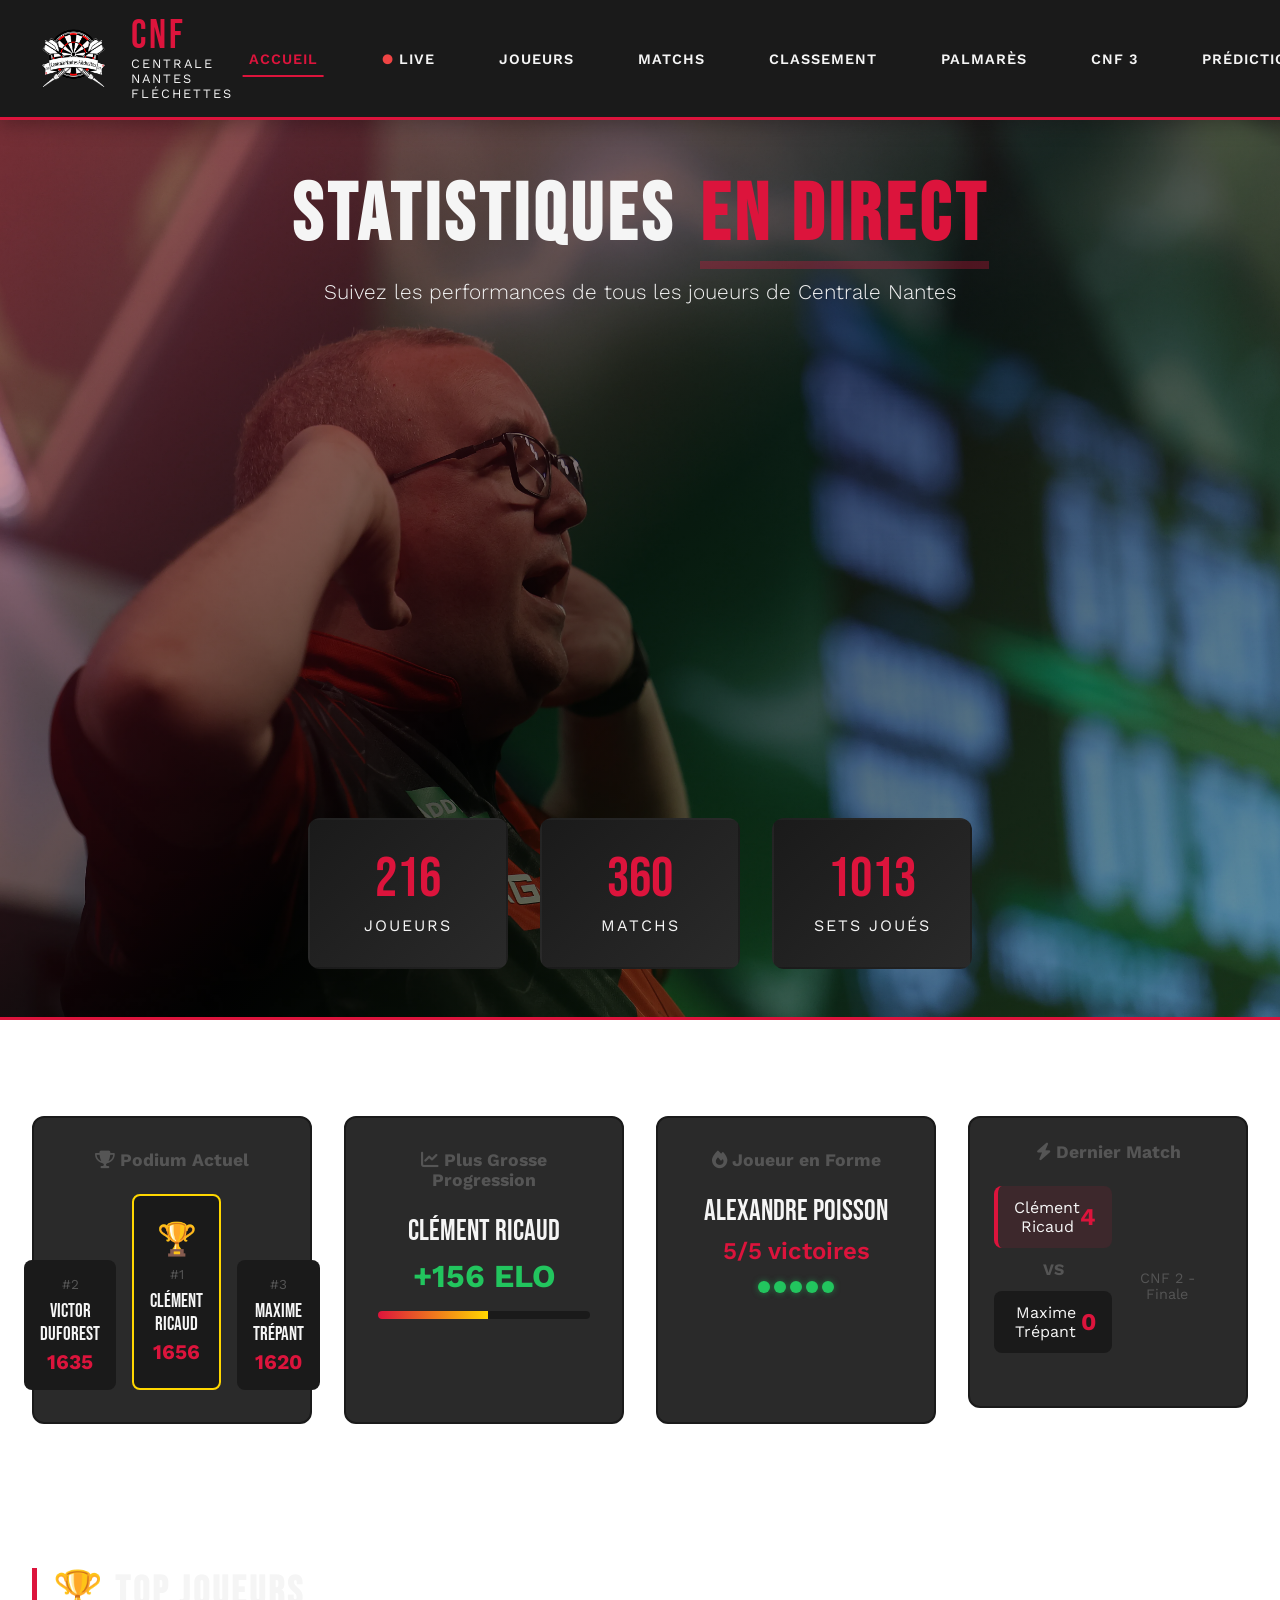
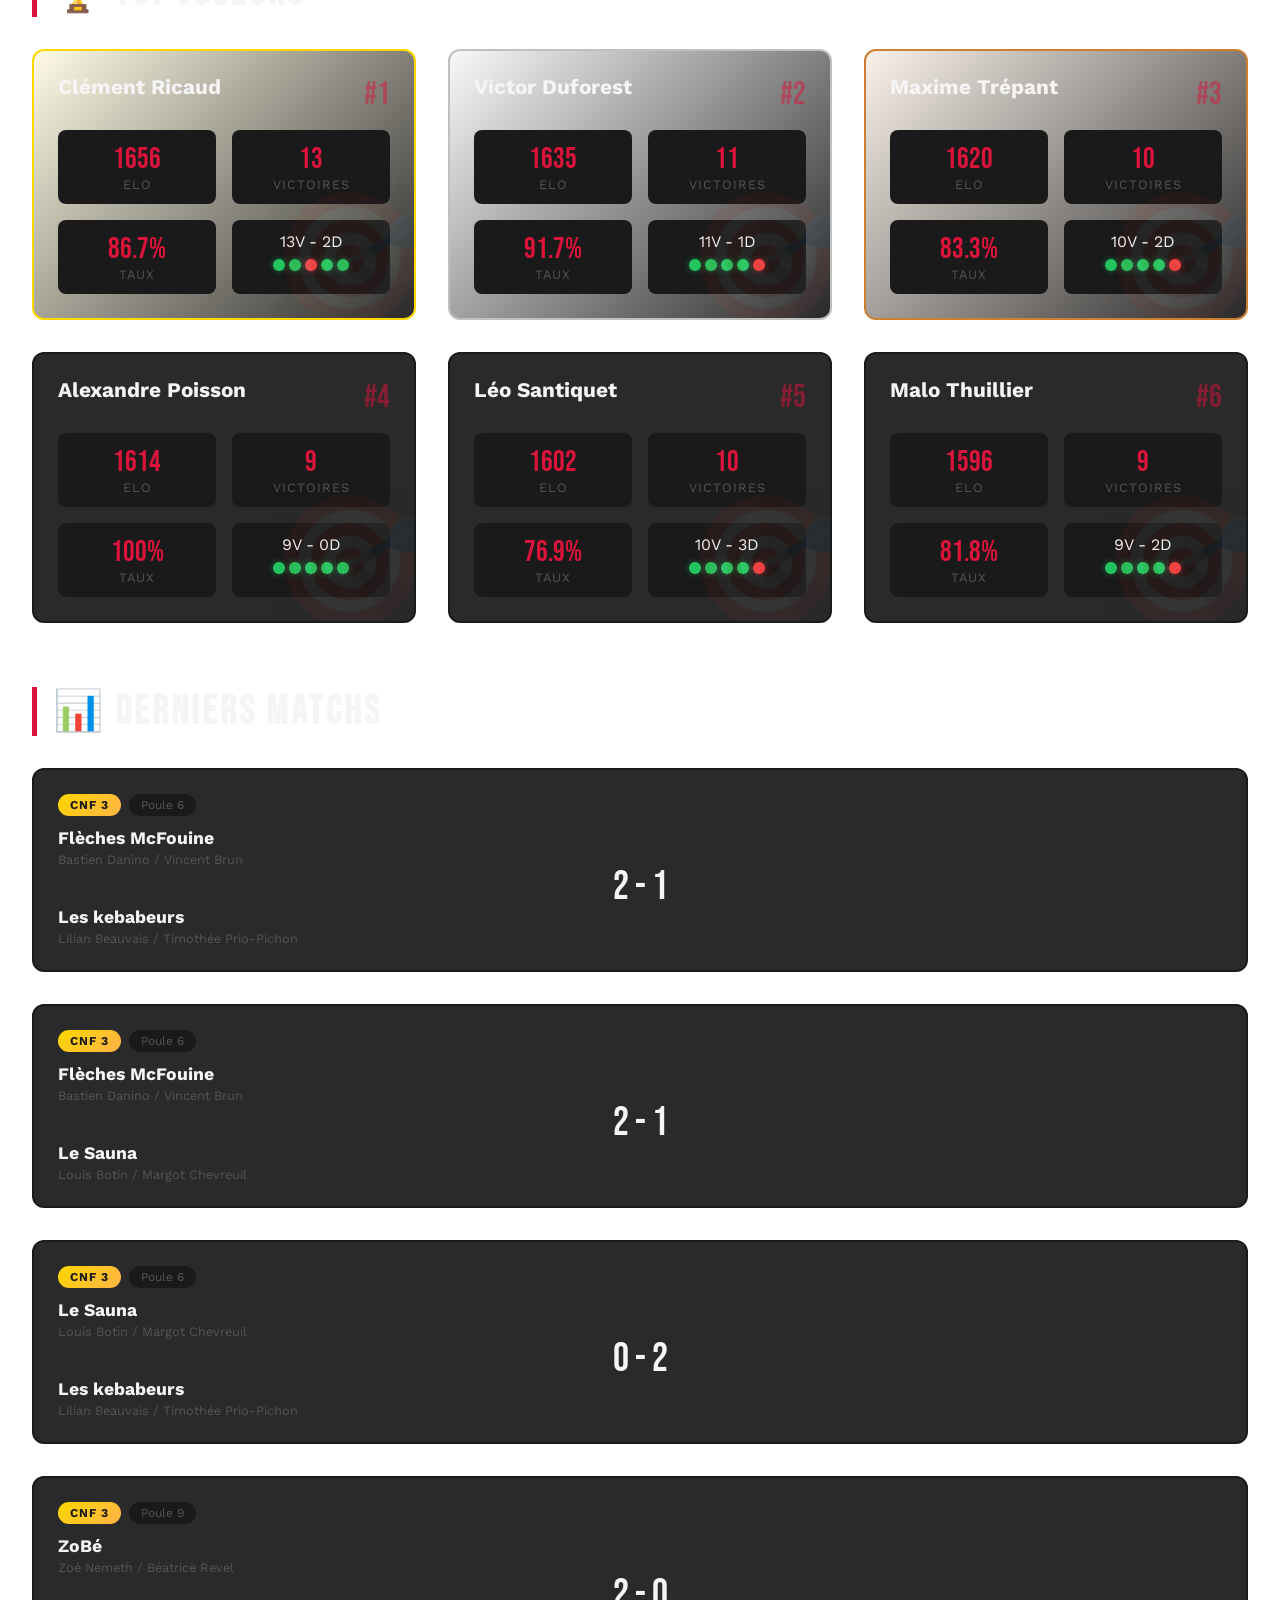
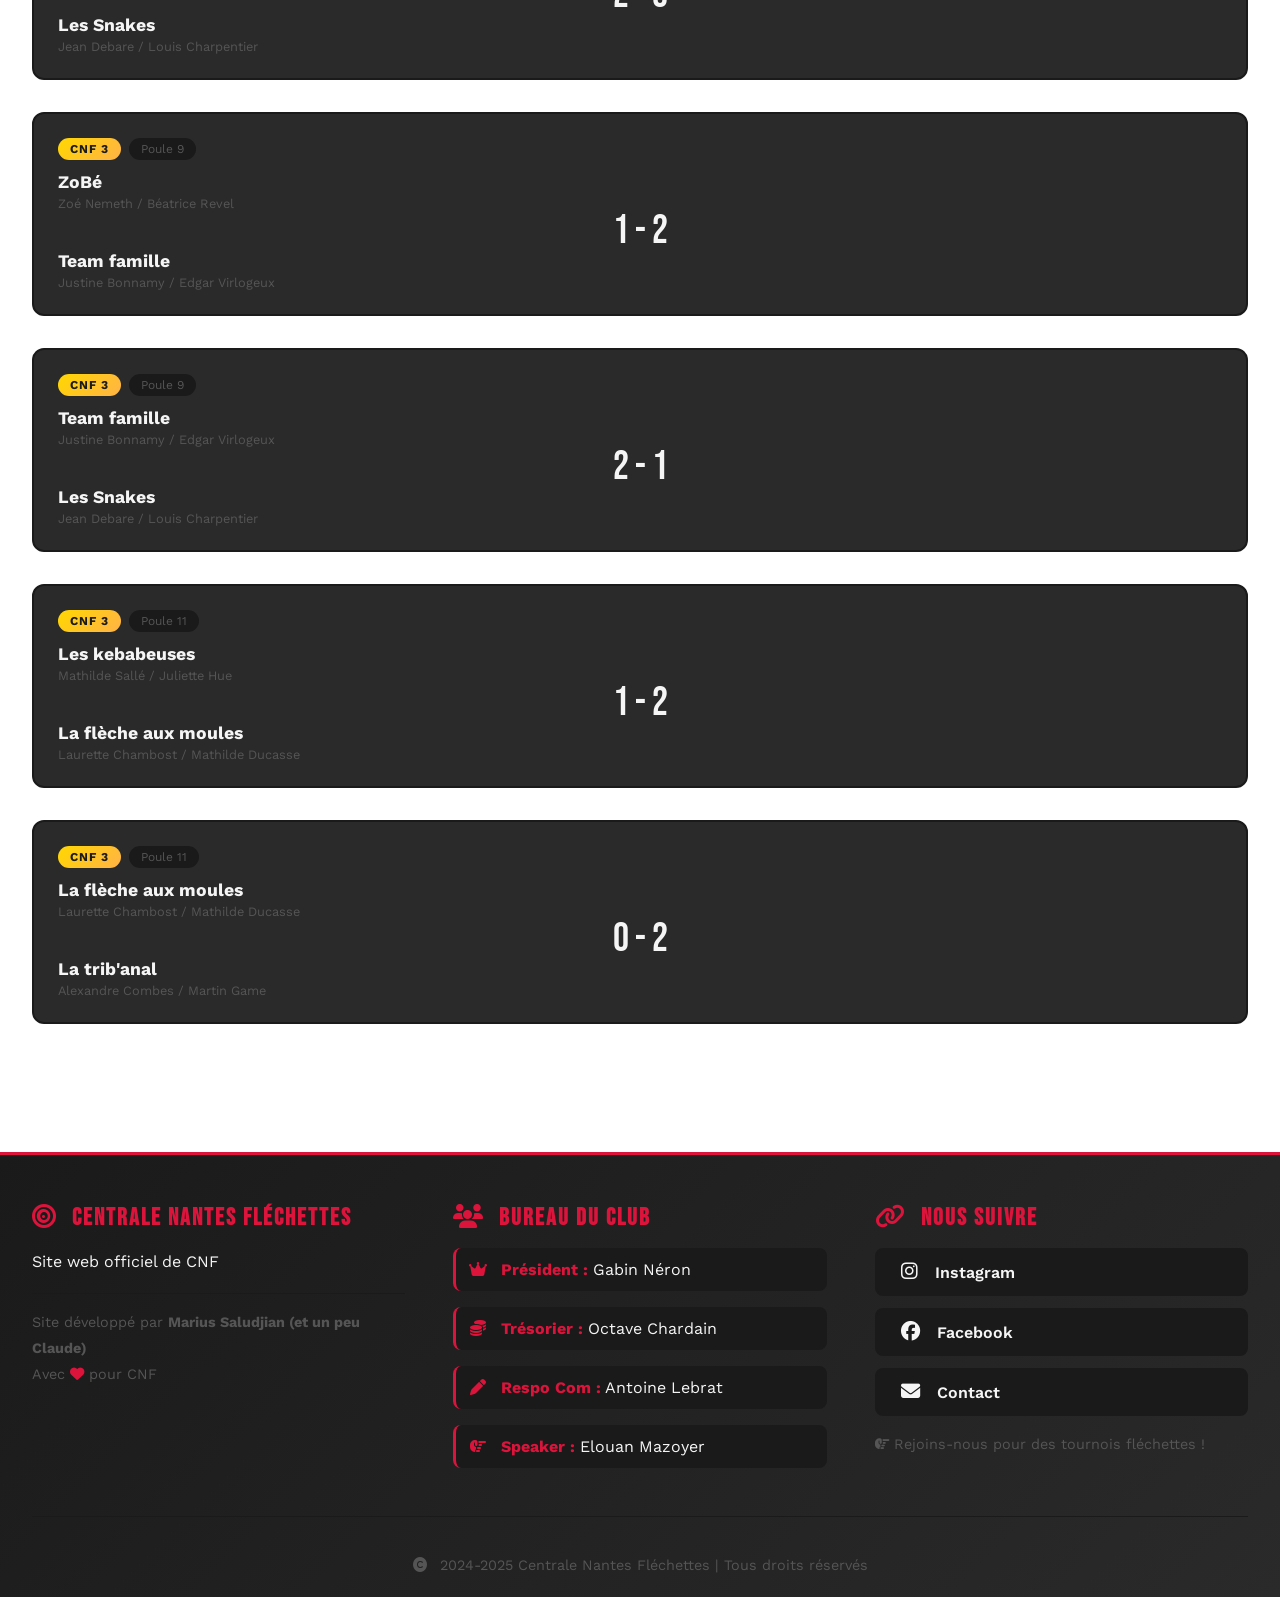
==== commit 99b77d10: "Add files via upload" ====
--- a/index.html
+++ b/index.html
@@ -4,6 +4,8 @@
     <meta charset="UTF-8">
     <meta name="viewport" content="width=device-width, initial-scale=1.0">
     <title>Centrale Nantes Fléchettes - Statistiques & Classements</title>
+    <link rel="icon" type="image/png" href="logo.png">
+    <link rel="shortcut icon" type="image/png" href="logo.png">
     <link rel="preconnect" href="https://fonts.googleapis.com">
     <link rel="preconnect" href="https://fonts.gstatic.com" crossorigin>
     <link href="https://fonts.googleapis.com/css2?family=Bebas+Neue&family=Work+Sans:wght@300;400;600;700&display=swap" rel="stylesheet">
@@ -23,10 +25,12 @@
             </div>
             <ul class="nav-links">
                 <li><a href="#accueil" class="nav-link active" data-page="accueil">Accueil</a></li>
+                <li><a href="#live" class="nav-link" data-page="live"><span class="live-indicator">●</span> Live</a></li>
                 <li><a href="#joueurs" class="nav-link" data-page="joueurs">Joueurs</a></li>
                 <li><a href="#matchs" class="nav-link" data-page="matchs">Matchs</a></li>
                 <li><a href="#classement" class="nav-link" data-page="classement">Classement</a></li>
-                <li><a href="#cnf3" class="nav-link" data-page="cnf3">CNF 3 (Double)</a></li>
+                <li><a href="#palmares" class="nav-link" data-page="palmares">Palmarès</a></li>
+                <li><a href="#cnf3" class="nav-link" data-page="cnf3">CNF 3 </a></li>
                 <li><a href="#predictions" class="nav-link" data-page="predictions">Prédictions</a></li>
                 <li><a href="#comparateur" class="nav-link" data-page="comparateur">Comparateur</a></li>
             </ul>
@@ -41,7 +45,7 @@
                     <span>Statistiques</span>
                     <span class="hero-highlight">en direct</span>
                 </h1>
-                <p class="hero-subtitle">Suivez les performances de tous les joueurs du club</p>
+                <p class="hero-subtitle">Suivez les performances de tous les joueurs de Centrale Nantes</p>
             </div>
             <div class="hero-stats">
                 <div class="stat-card">
@@ -57,6 +61,11 @@
                     <div class="stat-label">Sets joués</div>
                 </div>
             </div>
+        </div>
+
+        <!-- Stats dynamiques -->
+        <div class="container">
+            <div id="dynamic-home-stats"></div>
         </div>
 
         <div class="container">
@@ -104,6 +113,7 @@
                     <option value="">Tous les tournois</option>
                     <option value="CNF 1">CNF 1</option>
                     <option value="CNF 2">CNF 2</option>
+                    <option value="CNF 3">CNF 3</option>
                 </select>
                 <select id="filter-phase" class="filter-select">
                     <option value="">Toutes les phases</option>
@@ -140,7 +150,6 @@
                             <th>D</th>
                             <th>%</th>
                             <th>Sets +/-</th>
-                            <th>Ratio</th>
                         </tr>
                     </thead>
                     <tbody id="ranking-tbody">
@@ -151,6 +160,132 @@
         </div>
     </section>
 
+    <!-- Page Palmarès -->
+    <section id="palmares" class="page">
+        <div class="container">
+            <h1 class="page-title">🏆 Palmarès CNF</h1>
+            <p class="page-subtitle">Les champions et prix des tournois CNF</p>
+
+            <div class="palmares-grid">
+                <!-- CNF 1 -->
+                <div class="palmares-card">
+                    <div class="palmares-header">
+                        <h2>CNF 1</h2>
+                        <div class="palmares-date">Premier Tournoi</div>
+                    </div>
+                    <div class="palmares-content">
+                        <div class="champion-section">
+                            <div class="trophy-icon">
+                                <svg viewBox="0 0 24 24" fill="none" stroke="currentColor" stroke-width="2">
+                                    <path d="M6 9H4.5a2.5 2.5 0 0 1 0-5H6"></path>
+                                    <path d="M18 9h1.5a2.5 2.5 0 0 0 0-5H18"></path>
+                                    <path d="M4 22h16"></path>
+                                    <path d="M10 14.66V17c0 .55-.47.98-.97 1.21C7.85 18.75 7 20.24 7 22"></path>
+                                    <path d="M14 14.66V17c0 .55.47.98.97 1.21C16.15 18.75 17 20.24 17 22"></path>
+                                    <path d="M18 2H6v7a6 6 0 0 0 12 0V2Z"></path>
+                                </svg>
+                            </div>
+                            <div class="champion-label">Champion</div>
+                            <div class="champion-name" data-player="Victor Duforest">Victor Duforest</div>
+                            <div style="margin-top: 1rem; color: var(--gray); font-size: 0.9rem;">
+                                Vainqueur en finale contre Clément Ricaud (4-0)
+                            </div>
+                        </div>
+                    </div>
+                </div>
+
+                <!-- CNF 2 -->
+                <div class="palmares-card">
+                    <div class="palmares-header">
+                        <h2>CNF 2</h2>
+                        <div class="palmares-date">Deuxième Tournoi</div>
+                    </div>
+                    <div class="palmares-content">
+                        <div class="champion-section">
+                            <div class="trophy-icon">
+                                <svg viewBox="0 0 24 24" fill="none" stroke="currentColor" stroke-width="2">
+                                    <path d="M6 9H4.5a2.5 2.5 0 0 1 0-5H6"></path>
+                                    <path d="M18 9h1.5a2.5 2.5 0 0 0 0-5H18"></path>
+                                    <path d="M4 22h16"></path>
+                                    <path d="M10 14.66V17c0 .55-.47.98-.97 1.21C7.85 18.75 7 20.24 7 22"></path>
+                                    <path d="M14 14.66V17c0 .55.47.98.97 1.21C16.15 18.75 17 20.24 17 22"></path>
+                                    <path d="M18 2H6v7a6 6 0 0 0 12 0V2Z"></path>
+                                </svg>
+                            </div>
+                            <div class="champion-label">Champion</div>
+                            <div class="champion-name" data-player="Clément Ricaud">Clément Ricaud</div>
+                            <div style="margin-top: 1rem; color: var(--gray); font-size: 0.9rem;">
+                                Vainqueur en finale contre Maxime Trépant (4-0)
+                            </div>      
+                        </div>
+                        
+                        <!-- Prix spéciaux avec menu déroulant -->
+                        <div class="prix-section">
+                            <div class="prix-toggle" onclick="togglePrix(this)">
+                                <div class="prix-toggle-header">
+                                    <h3>Prix Spéciaux</h3>
+                                    <svg class="prix-arrow" width="20" height="20" viewBox="0 0 24 24" fill="none" stroke="currentColor" stroke-width="2">
+                                        <polyline points="6 9 12 15 18 9"></polyline>
+                                    </svg>
+                                </div>
+                            </div>
+                            <div class="prix-list collapsed">
+                                <div class="prix-item">
+                                    <div class="prix-name">Prix de l'émargement</div>
+                                    <div class="prix-winner" data-player="Yassine Aloui">Yassine Aloui</div>
+                                </div>
+                                <div class="prix-item">
+                                    <div class="prix-name">Prix du meilleur espoir</div>
+                                    <div class="prix-winner" data-player="Mathias Joly">Mathias Joly</div>
+                                </div>
+                                <div class="prix-item">
+                                    <div class="prix-name">Prix Mitroglou</div>
+                                    <div class="prix-winner" data-player="Lilou Frezzato">Lilou Frezzato</div>
+                                </div>
+                                <div class="prix-item">
+                                    <div class="prix-name">Prix du meilleur check-out</div>
+                                    <div class="prix-winner" data-player="Théophile Watremez">Théophile Watremez</div>
+                                </div>
+                                <div class="prix-item">
+                                    <div class="prix-name">Prix de la meilleure volée</div>
+                                    <div class="prix-winner" data-player="Paul Dauboin">Paul Dauboin</div>
+                                </div>
+                                <div class="prix-item">
+                                    <div class="prix-name">Prix du plus beau tir</div>
+                                    <div class="prix-winner" data-player="Stanislas Bruyere">Stanislas Bruyère</div>
+                                </div>
+                                <div class="prix-item">
+                                    <div class="prix-name">Prix du meilleur trashtalker</div>
+                                    <div class="prix-winner" data-player="Benjamin Riegel">Benjamin Riegel</div>
+                                </div>
+                            </div>
+                        </div>
+                    </div>
+                </div>
+
+                <!-- CNF 3 -->
+                <div class="palmares-card palmares-upcoming">
+                    <div class="palmares-header">
+                        <h2>CNF 3</h2>
+                        <div class="palmares-date">À venir - Format Double</div>
+                    </div>
+                    <div class="palmares-content">
+                        <div style="text-align: center; padding: 3rem; color: var(--light);">
+                            <div style="width: 60px; height: 60px; margin: 0 auto 1rem; color: var(--light);">
+                            <svg viewBox="0 0 24 24" fill="none" stroke="currentColor" stroke-width="2">
+                                <circle cx="12" cy="12" r="10"></circle>
+                                <polyline points="12 6 12 12 16 14"></polyline>
+                            </svg>
+                        </div>
+                            <p>Le tournoi n'a pas encore eu lieu</p>
+                            <p style="margin-top: 1rem; font-size: 0.9rem;">Les champions seront annoncés bientôt !</p>
+                        </div>
+                    </div>
+                </div>
+            </div>
+        </div>
+    </section>
+
     <!-- Page CNF 3 -->
     <section id="cnf3" class="page">
         <div class="container">
@@ -159,7 +294,7 @@
 
             <div style="text-align: center; margin-bottom: 3rem; padding: 2rem; background: var(--dark-light); border-radius: 12px; border: 2px solid var(--primary);">
                 <div style="font-size: 1.2rem; color: var(--light); margin-bottom: 1rem;">
-                    <strong>32 poules</strong> · <strong>69 équipes</strong> · <strong>138 joueurs</strong>
+                    <strong>32 poules</strong> · <strong>96 équipes</strong> · <strong>192 joueurs</strong>
                 </div>
                 <div style="font-size: 1rem; color: var(--gray);">
                     Les matchs n'ont pas encore eu lieu. Les résultats seront ajoutés au fur et à mesure.
@@ -171,6 +306,7 @@
                 <button class="cnf3-tab active" data-tab="equipes">📋 Toutes les équipes</button>
                 <button class="cnf3-tab" data-tab="poules">🎯 Poules du tournoi</button>
                 <button class="cnf3-tab" data-tab="tableau">🏆 Tableau final</button>
+                <button class="cnf3-tab" data-tab="planning">📅 Planning</button>
             </div>
 
             <!-- Vue: Toutes les équipes -->
@@ -203,6 +339,206 @@
                     <!-- Rempli dynamiquement -->
                 </div>
             </div>
+
+            <!-- Vue: Planning -->
+            <div id="cnf3-planning" class="cnf3-view">
+                <div class="planning-container">
+                    
+                    <!-- Semaine 1 : 09-13 février -->
+                    <div class="planning-week">
+                        <h2 class="planning-week-title">📅 Semaine 1 : 09-13 février 2025</h2>
+                        
+                        <div class="planning-days">
+                            <!-- Lundi 09/02 -->
+                            <div class="planning-day">
+                                <div class="day-header">
+                                    <div class="day-name">Lundi 09/02</div>
+                                    <div class="day-info">12h20 • Bat L RDC 04</div>
+                                </div>
+                                <div class="day-matches">
+                                    <div class="match-slot">Poule 13, Poule 25, Poule 6, Poule 21, Poule 9, Poule 11</div>
+                                </div>
+                                <div class="day-header evening">
+                                    <div class="day-name">18h15</div>
+                                    <div class="day-info">Bat L RDC 04</div>
+                                </div>
+                                <div class="day-matches">
+                                    <div class="match-slot">Poule 17</div>
+                                </div>
+                            </div>
+
+                            <!-- Mardi 10/02 -->
+                            <div class="planning-day">
+                                <div class="day-header">
+                                    <div class="day-name">Mardi 10/02</div>
+                                    <div class="day-info">12h20 • Bat L RDC 04</div>
+                                </div>
+                                <div class="day-matches">
+                                    <div class="match-slot">Récup Tonus</div>
+                                </div>
+                            </div>
+
+                            <!-- Mercredi 11/02 -->
+                            <div class="planning-day">
+                                <div class="day-header">
+                                    <div class="day-name">Mercredi 11/02</div>
+                                    <div class="day-info">13h • Bat L RDC 04</div>
+                                </div>
+                                <div class="day-matches">
+                                    <div class="match-slot">Poule 1, Poule 4, Poule 2, Poule 5</div>
+                                </div>
+                            </div>
+
+                            <!-- Jeudi 12/02 -->
+                            <div class="planning-day">
+                                <div class="day-header">
+                                    <div class="day-name">Jeudi 12/02</div>
+                                    <div class="day-info">12h20 • Bat L RDC 04</div>
+                                </div>
+                                <div class="day-matches">
+                                    <div class="match-slot">Poule 3, Poule 10, Poule 23, Poule 7, Poule 16, Poule 12</div>
+                                </div>
+                            </div>
+
+                            <!-- Vendredi 13/02 -->
+                            <div class="planning-day">
+                                <div class="day-header">
+                                    <div class="day-name">Vendredi 13/02</div>
+                                    <div class="day-info">12h20 • Bat L RDC 04</div>
+                                </div>
+                                <div class="day-matches">
+                                    <div class="match-slot">Poule 19, Poule 8, Poule 22, Poule 26, Poule 24, Poule 31</div>
+                                </div>
+                            </div>
+                        </div>
+                    </div>
+
+                    <!-- Semaine 2 : 16-20 février -->
+                    <div class="planning-week">
+                        <h2 class="planning-week-title">📅 Semaine 2 : 16-20 février 2025</h2>
+                        
+                        <div class="planning-days">
+                            <!-- Lundi 16/02 -->
+                            <div class="planning-day">
+                                <div class="day-header">
+                                    <div class="day-name">Lundi 16/02</div>
+                                    <div class="day-info">12h20 • Bat L RDC 04</div>
+                                </div>
+                                <div class="day-matches">
+                                    <div class="match-slot">Poule 18, Poule 27, Poule 29, Poule 32, Poule 14, Poule 20</div>
+                                </div>
+                            </div>
+
+                            <!-- Mardi 17/02 -->
+                            <div class="planning-day">
+                                <div class="day-header">
+                                    <div class="day-name">Mardi 17/02</div>
+                                    <div class="day-info">12h20 • Bat L RDC 04</div>
+                                </div>
+                                <div class="day-matches">
+                                    <div class="match-slot">Poule 15, Poule 30, Poule 28</div>
+                                </div>
+                            </div>
+
+                            <!-- Mercredi 18/02 -->
+                            <div class="planning-day">
+                                <div class="day-header">
+                                    <div class="day-name">Mercredi 18/02</div>
+                                    <div class="day-info">12h20 • Bat L RDC 04</div>
+                                </div>
+                                <div class="day-matches">
+                                    <div class="match-slot">32èmes de finale</div>
+                                </div>
+                            </div>
+
+                            <!-- Jeudi 19/02 -->
+                            <div class="planning-day">
+                                <div class="day-header">
+                                    <div class="day-name">Jeudi 19/02</div>
+                                    <div class="day-info">12h20 • Bat L RDC 04</div>
+                                </div>
+                                <div class="day-matches">
+                                    <div class="match-slot">32èmes de finale</div>
+                                </div>
+                            </div>
+
+                            <!-- Vendredi 20/02 -->
+                            <div class="planning-day">
+                                <div class="day-header">
+                                    <div class="day-name">Vendredi 20/02</div>
+                                    <div class="day-info">12h20 • Bat L RDC 04</div>
+                                </div>
+                                <div class="day-matches">
+                                    <div class="match-slot">16èmes de finale</div>
+                                </div>
+                            </div>
+                        </div>
+                    </div>
+
+                    <!-- Semaine 3 : 02-05 mars -->
+                    <div class="planning-week">
+                        <h2 class="planning-week-title">📅 Semaine 3 : 02-05 mars 2025</h2>
+                        
+                        <div class="planning-days">
+                            <!-- Lundi 02/03 -->
+                            <div class="planning-day">
+                                <div class="day-header">
+                                    <div class="day-name">Lundi 02/03</div>
+                                    <div class="day-info">12h20 • Bat L RDC 04</div>
+                                </div>
+                                <div class="day-matches">
+                                    <div class="match-slot">16èmes de finale et 8èmes</div>
+                                </div>
+                            </div>
+
+                            <!-- Mardi 03/03 -->
+                            <div class="planning-day">
+                                <div class="day-header">
+                                    <div class="day-name">Mardi 03/03</div>
+                                    <div class="day-info">12h20 • Bat L RDC 04</div>
+                                </div>
+                                <div class="day-matches">
+                                    <div class="match-slot">8èmes de finale</div>
+                                </div>
+                            </div>
+
+                            <!-- Mercredi 04/03 -->
+                            <div class="planning-day">
+                                <div class="day-header">
+                                    <div class="day-name">Mercredi 04/03</div>
+                                    <div class="day-info">12h20 • Bat L RDC 04</div>
+                                </div>
+                                <div class="day-matches">
+                                    <div class="match-slot">Quarts de finale</div>
+                                </div>
+                            </div>
+
+                            <!-- Jeudi 05/03 -->
+                            <div class="planning-day">
+                                <div class="day-header">
+                                    <div class="day-name">Jeudi 05/03</div>
+                                    <div class="day-info">12h20 • Bat L RDC 04</div>
+                                </div>
+                                <div class="day-matches">
+                                    <div class="match-slot">Joker (à définir)</div>
+                                </div>
+                            </div>
+
+                            <!-- Date finale à définir -->
+                            <div class="planning-day special">
+                                <div class="day-header">
+                                    <div class="day-name">🏆 Phases finales</div>
+                                    <div class="day-info">Date à définir</div>
+                                </div>
+                                <div class="day-matches">
+                                    <div class="match-slot highlight">Demi-finales et FINALE</div>
+                                </div>
+                            </div>
+                        </div>
+                    </div>
+
+                </div>
+            </div>
         </div>
     </section>
 
@@ -261,6 +597,39 @@
 
             <div id="comparison-result" class="comparison-result">
                 <!-- Rempli dynamiquement -->
+            </div>
+        </div>
+    </section>
+
+    <!-- Page Live Scoring -->
+    <section id="live" class="page">
+        <div class="container">
+            <h1 class="page-title"><span class="live-indicator">●</span> Matchs en Direct</h1>
+            <p class="page-subtitle">Suivez les résultats en temps réel</p>
+            
+            <!-- Filtres -->
+            <div class="live-filters">
+                <button class="filter-btn active" data-filter="all" onclick="filtrerMatchsLive('all')">
+                    Tous les matchs
+                </button>
+                <button class="filter-btn" data-filter="poule" onclick="filtrerMatchsLive('poule')">
+                    Matchs de poule
+                </button>
+                <button class="filter-btn" data-filter="tableau" onclick="filtrerMatchsLive('tableau')">
+                    Tableau final
+                </button>
+            </div>
+            
+            <!-- Liste des matchs -->
+            <div id="live-matchs-container" class="live-matchs-grid">
+                <!-- Rempli dynamiquement -->
+            </div>
+            
+            <!-- Message si aucun match -->
+            <div id="live-no-matchs" class="live-no-matchs hidden">
+                <i class="fas fa-calendar-times"></i>
+                <p>Aucun match disponible pour le moment</p>
+                <small>Les résultats s'afficheront dès qu'ils seront ajoutés</small>
             </div>
         </div>
     </section>
@@ -297,7 +666,10 @@
                     <i class="fas fa-coins"></i> <strong>Trésorier :</strong> Octave Chardain<br>
                 </div>
                 <div class="contact-item">
-                    <i class="fas fa-pen"></i> <strong>Secrétaire :</strong> Antoine Lebrat<br>
+                    <i class="fas fa-pen"></i> <strong>Respo Com :</strong> Antoine Lebrat<br>
+                </div>
+                <div class="contact-item">
+                    <i class="fas fa-hand-point-right"></i> <strong>Speaker :</strong> Elouan Mazoyer<br>
                 </div>
             </div>
 
@@ -311,7 +683,7 @@
                     <a href="https://www.facebook.com/profile.php?id=61573959904434" target="_blank" class="social-link">
                         <i class="fab fa-facebook"></i> Facebook
                     </a>
-                    <a href="mailto:scolarite@ec-nantes.fr" class="social-link">
+                    <a href="/cdn-cgi/l/email-protection#8af9e9e5e6ebf8e3feefcaefe9a7e4ebe4feeff9a4ecf8" class="social-link">
                         <i class="fas fa-envelope"></i> Contact
                     </a>
                 </div>
@@ -329,4 +701,4 @@
 
     <script src="app.js"></script>
 </body>
-</html>
+</html>
--- a/styles.css
+++ b/styles.css
@@ -49,7 +49,7 @@
 }
 
 .nav-container {
-    max-width: 1400px;
+    max-width: 1600px;
     margin: 0 auto;
     padding: 1rem 2rem;
     display: flex;
@@ -104,6 +104,8 @@
     border-radius: 4px;
     transition: all 0.3s ease;
     position: relative;
+    white-space: nowrap;
+    display: inline-block;
 }
 
 .nav-link::after {
@@ -164,7 +166,7 @@
         url('bumting.webp');
     background-size: cover;
     background-position: center;
-    min-height: 92vh; /* Prend 92% de la hauteur de l'écran */
+    min-height: 100vh; /* Prend 92% de la hauteur de l'écran */
     display: flex;
     flex-direction: column;
     justify-content: center;
@@ -235,9 +237,8 @@
     margin: 0 auto;
     margin-top: auto; /* Pousse les stats vers le bas */
     position: relative;
-    z-index: 0;
-}
-
+    z-index: 2;
+}
 
 .stat-card {
     background: linear-gradient(135deg, var(--dark) 0%, var(--dark-light) 100%);
@@ -423,53 +424,176 @@
     gap: 1rem;
 }
 
+/* ============================================
+   BASE COMMUNE POUR TOUS LES MATCHS
+   ============================================ */
+
 .match-card {
     background: var(--dark-light);
     border-radius: 12px;
     padding: 1.5rem;
+    border: 2px solid var(--dark);
+    transition: all 0.3s ease;
+    margin-bottom: 1rem;
+}
+
+.match-card:hover {
+    transform: translateY(-3px);
+    box-shadow: 0 8px 24px rgba(0, 0, 0, 0.3);
+}
+
+/* Variantes par tournoi */
+.match-cnf3 {
+    border-left: 4px solid var(--accent);
+}
+
+.match-cnf12 {
     border-left: 4px solid var(--primary);
+}
+
+/* ============================================
+   HEADER (IDENTIQUE POUR TOUS)
+   ============================================ */
+
+.match-header {
+    display: flex;
+    gap: 0.75rem;
+    align-items: center;
+    margin-bottom: 1.25rem;
+    padding-bottom: 1rem;
+    border-bottom: 2px solid var(--dark);
+    flex-wrap: wrap;
+}
+
+.match-badge {
+    padding: 0.4rem 1rem;
+    border-radius: 20px;
+    font-size: 0.8rem;
+    font-weight: 700;
+    text-transform: uppercase;
+    letter-spacing: 1px;
+}
+
+.match-badge-cnf3 {
+    background: linear-gradient(135deg, var(--accent), #FFB347);
+    color: var(--dark);
+}
+
+.match-badge-cnf12 {
+    background: var(--primary);
+    color: white;
+}
+
+.match-badge-phase {
+    background: var(--dark);
+    color: var(--gray);
+    font-weight: 600;
+}
+
+.match-date {
+    color: var(--gray);
+    font-size: 0.85rem;
+    margin-left: auto;
+}
+
+/* ============================================
+   CONTENU (IDENTIQUE POUR TOUS)
+   ============================================ */
+
+.match-content {
     display: grid;
-    grid-template-columns: 1fr auto 1fr auto;
+    grid-template-columns: 1fr auto 1fr;
+    gap: 1.5rem;
     align-items: center;
-    gap: 2rem;
-    transition: all 0.3s ease;
-}
-
-.match-card:hover {
-    transform: translateX(5px);
-    box-shadow: 0 5px 20px var(--shadow);
-}
-
-.match-player {
-    text-align: center;
-}
-
-.match-player-name {
-    font-weight: 600;
+}
+
+/* Côtés (joueurs ou équipes) */
+.match-side {
+    display: flex;
+    flex-direction: column;
+    gap: 0.5rem;
+    padding: 0.75rem;
+    border-radius: 8px;
+    transition: all 0.3s ease;
+}
+
+.match-side.winner {
+    opacity: 1;
+}
+
+.match-side.loser {
+    opacity: 0.5;
+}
+
+.match-side:hover {
+    background: rgba(255, 255, 255, 0.02);
+}
+
+/* Noms (équipes ou joueurs) */
+.match-name {
     font-size: 1.1rem;
-    margin-bottom: 0.3rem;
-}
-
-.match-player.winner .match-player-name {
-    color: var(--primary);
-}
-
+    font-weight: 700;
+    color: var(--light);
+}
+
+.match-cnf3 .match-side.winner .match-name {
+    color: var(--accent);
+}
+
+.match-cnf12 .match-side.winner .match-name {
+    color: var(--primary);
+}
+
+/* Détails joueurs (uniquement CNF3) */
+.match-players {
+    font-size: 0.9rem;
+    color: var(--gray);
+}
+
+/* Score */
 .match-score {
     font-family: 'Bebas Neue', sans-serif;
     font-size: 2.5rem;
-    color: var(--primary);
-    text-align: center;
-}
-
-.match-info {
-    text-align: right;
-    color: var(--gray);
-    font-size: 0.9rem;
-}
-
-.match-tournoi {
-    font-weight: 600;
-    color: var(--light);
+    line-height: 1;
+    text-align: center;
+}
+
+.match-cnf3 .match-score {
+    color: var(--accent);
+}
+
+.match-cnf12 .match-score {
+    color: var(--primary);
+}
+
+/* ============================================
+   RESPONSIVE
+   ============================================ */
+
+@media (max-width: 768px) {
+    .match-content {
+        grid-template-columns: 1fr;
+        gap: 1rem;
+    }
+    
+    .match-score {
+        padding: 0.5rem 0;
+    }
+    
+    .match-side {
+        text-align: center;
+        align-items: center;
+    }
+    
+    .match-header {
+        justify-content: center;
+    }
+    
+    .match-date {
+        margin-left: 0;
+        width: 100%;
+        text-align: center;
+    }
 }
 
 /* Filters */
@@ -602,6 +726,7 @@
     padding: 2rem;
     border-radius: 12px;
     border: 2px solid var(--dark);
+    text-align: center;
 }
 
 .team-selector h3 {
@@ -1232,20 +1357,9 @@
     padding: 4rem 2rem;
     background: linear-gradient(135deg, var(--dark-light) 0%, var(--dark) 100%);
     border-radius: 12px;
-    margin-top: 3rem;
-    border: 3px solid var(--accent);
+    border: 2px solid var(--primary);
     position: relative;
     overflow: hidden;
-}
-
-.champion-section::before {
-    content: '🎯';
-    position: absolute;
-    font-size: 20rem;
-    opacity: 0.03;
-    top: 50%;
-    left: 50%;
-    transform: translate(-50%, -50%);
 }
 
 .champion-trophy {
@@ -1281,6 +1395,74 @@
     
     .champion-name {
         font-size: 2.5rem;
+    }
+}
+
+/* ============================================
+   PHOTOS DES JOUEURS
+   ============================================ */
+
+/* Photo dans les cartes joueurs */
+.player-card {
+    display: flex;
+    flex-direction: column;
+    background: var(--dark-light);
+    border-radius: 12px;
+    overflow: hidden;
+    transition: all 0.3s ease;
+    cursor: pointer;
+    border: 2px solid var(--dark);
+}
+
+.player-card-photo {
+    width: 100%;
+    height: 200px;
+    overflow: hidden;
+    background: var(--dark);
+    position: relative;
+}
+
+.player-card-photo img {
+    width: 100%;
+    height: 100%;
+    object-fit: cover;
+    transition: transform 0.3s ease;
+}
+
+.player-card:hover .player-card-photo img {
+    transform: scale(1.1);
+}
+
+.player-card-content {
+    padding: 1.5rem;
+}
+
+/* Photo dans le modal de profil */
+.player-profile-photo {
+    width: 150px;
+    height: 150px;
+    border-radius: 50%;
+    overflow: hidden;
+    border: 4px solid var(--primary);
+    box-shadow: 0 0 20px rgba(220, 20, 60, 0.5);
+    flex-shrink: 0;
+}
+
+.player-profile-photo img {
+    width: 100%;
+    height: 100%;
+    object-fit: cover;
+}
+
+/* Responsive */
+@media (max-width: 768px) {
+    .player-profile-photo {
+        width: 100px;
+        height: 100px;
+    }
+    
+    .player-card-photo {
+        height: 150px;
     }
 }
 
@@ -1436,4 +1618,1510 @@
     .site-footer {
         padding: 2rem 1rem 1rem;
     }
+}
+/* ============================================
+   PAGE PALMARÈS
+   ============================================ */
+
+.palmares-grid {
+    display: grid;
+    grid-template-columns: repeat(auto-fit, minmax(400px, 1fr));
+    gap: 2rem;
+    margin-top: 3rem;
+}
+
+.palmares-card {
+    background: var(--dark-light);
+    border-radius: 12px;
+    overflow: hidden;
+    border: 2px solid var(--dark);
+    transition: all 0.3s ease;
+}
+
+.palmares-card:hover {
+    transform: translateY(-5px);
+    border-color: var(--primary);
+    box-shadow: 0 10px 30px var(--shadow);
+}
+
+.palmares-upcoming {
+    border-color: var(--gray);
+    opacity: 0.7;
+}
+
+.palmares-header {
+    background: var(--dark-light);
+    padding: 2rem;
+    text-align: center;
+    border-bottom: 2px solid var(--primary);
+}
+
+.palmares-header h2 {
+    font-family: 'Bebas Neue', sans-serif;
+    font-size: 3rem;
+    color: var(--white);
+    margin: 0;
+    letter-spacing: 3px;
+}
+
+.palmares-date {
+    color: rgba(255, 255, 255, 0.8);
+    font-size: 0.9rem;
+    text-transform: uppercase;
+    letter-spacing: 2px;
+    margin-top: 0.5rem;
+}
+
+.palmares-content {
+    padding: 2rem;
+}
+
+.champion-section {
+    text-align: center;
+    padding: 2rem 0;
+    margin-bottom: 5rem;
+    border-bottom: 2px solid var(--dark);
+}
+
+.trophy-icon {
+    width: 60px;
+    height: 60px;
+    margin: 0 auto 1rem;
+    color: var(--primary);
+    display: flex;
+    align-items: center;
+    justify-content: center;
+}
+
+.trophy-icon svg {
+    width: 100%;
+    height: 100%;
+}
+
+.champion-label {
+    font-size: 0.9rem;
+    color: var(--gray);
+    text-transform: uppercase;
+    letter-spacing: 2px;
+    margin-bottom: 0.5rem;
+}
+
+.champion-name {
+    font-family: 'Bebas Neue', sans-serif;
+    font-size: 2.5rem;
+    color: var(--primary);
+    cursor: pointer;
+    transition: color 0.3s ease;
+}
+
+.champion-name:hover {
+    color: var(--accent);
+}
+
+.prix-section {
+    margin-top: 2rem;
+}
+
+.prix-section h3 {
+    font-family: 'Bebas Neue', sans-serif;
+    font-size: 1.8rem;
+    color: var(--primary);
+    margin-bottom: 1.5rem;
+    text-align: center;
+}
+
+.prix-list {
+    display: flex;
+    flex-direction: column;
+    gap: 1rem;
+}
+
+.prix-item {
+    background: var(--dark);
+    padding: 1rem 1.5rem;
+    border-radius: 8px;
+    display: flex;
+    justify-content: space-between;
+    align-items: center;
+    border-left: 4px solid var(--primary);
+    transition: all 0.3s ease;
+}   
+
+.prix-item:hover {
+    background: rgba(220, 20, 60, 0.1);
+    transform: translateX(5px);
+}
+
+.prix-name {
+    font-weight: 600;
+    color: var(--light);
+    flex: 1;
+}
+
+.prix-winner {
+    color: var(--primary);
+    font-weight: 700;
+    font-size: 1.1rem;
+    cursor: pointer;
+    transition: color 0.3s ease;
+}
+
+.prix-winner:hover {
+    color: var(--primary);
+}
+
+/* Responsive */
+@media (max-width: 768px) {
+    .palmares-grid {
+        grid-template-columns: 1fr;
+    }
+    
+    .palmares-header h2 {
+        font-size: 2rem;
+    }
+    
+    .champion-name {
+        font-size: 1.8rem;
+    }
+    
+    .prix-item {
+        flex-direction: column;
+        align-items: flex-start;
+        gap: 0.5rem;
+    }
+}
+
+/* ============================================
+   PLANNING CNF 3
+   ============================================ */
+
+.planning-container {
+    max-width: 1200px;
+    margin: 0 auto;
+}
+
+.planning-week {
+    margin-bottom: 4rem;
+}
+
+.planning-week-title {
+    font-family: 'Bebas Neue', sans-serif;
+    font-size: 2rem;
+    color: var(--primary);
+    margin-bottom: 2rem;
+    text-align: center;
+    letter-spacing: 2px;
+}
+
+.planning-days {
+    display: grid;
+    grid-template-columns: repeat(auto-fit, minmax(280px, 1fr));
+    gap: 1.5rem;
+}
+
+.planning-day {
+    background: var(--dark-light);
+    border-radius: 12px;
+    overflow: hidden;
+    border: 2px solid var(--dark);
+    transition: all 0.3s ease;
+}
+
+.planning-day:hover {
+    border-color: var(--primary);
+    transform: translateY(-3px);
+}
+
+.planning-day.special {
+    border-color: var(--accent);
+    background: linear-gradient(135deg, var(--dark-light) 0%, rgba(255, 215, 0, 0.05) 100%);
+}
+
+.day-header {
+    background: var(--dark);
+    padding: 1.25rem 1.5rem;
+    border-bottom: 2px solid var(--primary);
+}
+
+.day-header.evening {
+    background: rgba(220, 20, 60, 0.1);
+    border-bottom: 1px solid rgba(220, 20, 60, 0.3);
+    padding: 1rem 1.5rem;
+}
+
+.day-name {
+    font-family: 'Bebas Neue', sans-serif;
+    font-size: 1.5rem;
+    color: var(--light);
+    letter-spacing: 1px;
+}
+
+.day-info {
+    color: var(--gray);
+    font-size: 0.9rem;
+    margin-top: 0.25rem;
+}
+
+.day-matches {
+    padding: 1.5rem;
+}
+
+.match-slot {
+    background: var(--dark);
+    padding: 1rem;
+    border-radius: 8px;
+    color: var(--light);
+    font-size: 0.95rem;
+    line-height: 1.6;
+    margin-bottom: 0.75rem;
+    border-left: 3px solid var(--primary);
+}
+
+.match-slot:last-child {
+    margin-bottom: 0;
+}
+
+.match-slot.highlight {
+    background: rgba(255, 215, 0, 0.1);
+    border-left-color: var(--accent);
+    font-weight: 600;
+    color: var(--accent);
+}
+
+/* Responsive */
+@media (max-width: 768px) {
+    .planning-days {
+        grid-template-columns: 1fr;
+    }
+    
+    .planning-week-title {
+        font-size: 1.5rem;
+    }
+}
+
+/* Menu déroulant Prix */
+.prix-toggle {
+    cursor: pointer;
+    user-select: none;
+    margin-bottom: 1rem;
+}
+
+.prix-toggle-header {
+    display: flex;
+    justify-content: space-between;
+    align-items: center;
+    padding: 1rem 1.5rem;
+    background: var(--dark);
+    border-radius: 8px;
+    transition: all 0.3s ease;
+    border: 2px solid transparent;
+}
+
+.prix-toggle-header:hover {
+    background: rgba(220, 20, 60, 0.1);
+    border-color: var(--primary);
+}
+
+.prix-toggle h3 {
+    margin: 0;
+}
+
+.prix-arrow {
+    color: var(--primary);
+    transition: transform 0.3s ease;
+}
+
+.prix-toggle.active .prix-arrow {
+    transform: rotate(180deg);
+}
+
+.prix-list.collapsed {
+    max-height: 0;
+    overflow: hidden;
+    opacity: 0;
+    transition: max-height 0.4s ease, opacity 0.3s ease;
+}
+
+.prix-list.expanded {
+    max-height: 800px;
+    opacity: 1;
+    transition: max-height 0.4s ease, opacity 0.3s ease;
+}
+/* ============================================
+   AMÉLIORATIONS CNF
+   ============================================ */
+
+/* 1. FORME RÉCENTE (points verts/rouges) */
+.forme-recent {
+    display: flex;
+    gap: 4px;
+    align-items: center;
+    justify-content: center;
+    margin-top: 0.5rem;
+}
+
+.forme-dot {
+    width: 12px;
+    height: 12px;
+    border-radius: 50%;
+    display: inline-block;
+    cursor: help;
+    transition: transform 0.2s;
+}
+
+.forme-dot:hover {
+    transform: scale(1.3);
+}
+
+.forme-dot.win {
+    background: #22c55e;
+    box-shadow: 0 0 6px rgba(34, 197, 94, 0.5);
+}
+
+.forme-dot.loss {
+    background: #ef4444;
+    box-shadow: 0 0 6px rgba(239, 68, 68, 0.5);
+}
+
+/* 2. PAGE D'ACCUEIL DYNAMIQUE */
+.home-dynamic-grid {
+    display: grid;
+    grid-template-columns: repeat(auto-fit, minmax(280px, 1fr));
+    gap: 2rem;
+    margin: 3rem 0;
+}
+
+.dynamic-card {
+    background: var(--dark-light);
+    border-radius: 12px;
+    padding: 2rem;
+    border: 2px solid var(--dark);
+    transition: all 0.3s ease;
+    cursor: pointer;
+}
+
+.dynamic-card:hover {
+    transform: translateY(-5px);
+    border-color: var(--primary);
+    box-shadow: 0 10px 30px var(--shadow);
+}
+
+.dynamic-card h3 {
+    font-size: 1.1rem;
+    color: var(--gray);
+    margin-bottom: 1.5rem;
+    text-align: center;
+}
+
+/* Podium */
+.podium {
+    display: flex;
+    align-items: flex-end;
+    justify-content: center;
+    gap: 1rem;
+    margin-top: 1rem;
+}
+
+.podium-item {
+    background: var(--dark);
+    border-radius: 8px;
+    padding: 1rem;
+    text-align: center;
+    transition: all 0.3s ease;
+    position: relative;
+}
+
+.podium-item:hover {
+    background: rgba(220, 20, 60, 0.1);
+    transform: scale(1.05);
+}
+
+.podium-item.first {
+    order: 2;
+    padding: 1.5rem 1rem;
+    border: 2px solid var(--accent);
+}
+
+.podium-item.second {
+    order: 1;
+}
+
+.podium-item.third {
+    order: 3;
+}
+
+.podium-trophy {
+    font-size: 2rem;
+    margin-bottom: 0.5rem;
+}
+
+.podium-rank {
+    font-size: 0.85rem;
+    color: var(--gray);
+    margin-bottom: 0.5rem;
+}
+
+.podium-name {
+    font-family: 'Bebas Neue', sans-serif;
+    font-size: 1.2rem;
+    color: var(--light);
+    margin-bottom: 0.25rem;
+}
+
+.podium-elo {
+    color: var(--primary);
+    font-weight: 700;
+    font-size: 1.3rem;
+}
+
+/* Progression */
+.progression-content {
+    text-align: center;
+}
+
+.progression-player {
+    font-family: 'Bebas Neue', sans-serif;
+    font-size: 1.8rem;
+    color: var(--light);
+    margin-bottom: 0.5rem;
+}
+
+.progression-value {
+    font-size: 2rem;
+    font-weight: 700;
+    color: #22c55e;
+    margin-bottom: 1rem;
+}
+
+.progression-bar-container {
+    background: var(--dark);
+    height: 8px;
+    border-radius: 4px;
+    overflow: hidden;
+}
+
+.progression-bar {
+    height: 100%;
+    background: linear-gradient(90deg, var(--primary), var(--accent));
+    transition: width 1s ease;
+}
+
+/* Forme */
+.forme-content {
+    text-align: center;
+}
+
+.forme-player {
+    font-family: 'Bebas Neue', sans-serif;
+    font-size: 1.8rem;
+    color: var(--light);
+    margin-bottom: 0.5rem;
+}
+
+.forme-stats {
+    font-size: 1.5rem;
+    font-weight: 600;
+    color: var(--primary);
+    margin-bottom: 1rem;
+}
+
+/* Match du jour */
+.match-content {
+    text-align: center;
+}
+
+.match-players-home {
+    display: flex;
+    flex-direction: column;
+    gap: 0.5rem;
+    margin-bottom: 1rem;
+}
+
+.match-player-home {
+    display: flex;
+    justify-content: space-between;
+    align-items: center;
+    padding: 0.75rem 1rem;
+    background: var(--dark);
+    border-radius: 8px;
+    cursor: pointer;
+    transition: all 0.3s ease;
+}
+
+.match-player-home:hover {
+    background: rgba(220, 20, 60, 0.1);
+    transform: translateX(5px);
+}
+
+.match-player-home.winner {
+    background: rgba(220, 20, 60, 0.1);
+    border-left: 4px solid var(--primary);
+}
+
+.match-score-home {
+    font-size: 1.5rem;
+    font-weight: 700;
+    color: var(--primary);
+}
+
+.match-vs-home {
+    font-weight: 700;
+    color: var(--gray);
+    text-align: center;
+    margin: 0.25rem 0;
+}
+
+.match-info-home {
+    color: var(--gray);
+    font-size: 0.9rem;
+    margin-top: 1rem;
+}
+
+/* 3. GRAPHIQUE ELO */
+.elo-graph-container {
+    margin: 2rem 0;
+    padding: 2rem;
+    background: var(--dark-light);
+    border-radius: 12px;
+    border: 2px solid var(--dark);
+}
+
+.elo-graph {
+    width: 100%;
+    height: auto;
+    margin-bottom: 1.5rem;
+}
+
+.elo-point {
+    transition: r 0.2s;
+}
+
+.elo-point:hover {
+    r: 6;
+}
+
+.elo-stats-grid {
+    display: grid;
+    grid-template-columns: repeat(3, 1fr);
+    gap: 1rem;
+    margin-top: 1.5rem;
+}
+
+.elo-stat-item {
+    text-align: center;
+    padding: 1rem;
+    background: var(--dark);
+    border-radius: 8px;
+}
+
+.elo-stat-label {
+    display: block;
+    font-size: 0.85rem;
+    color: var(--gray);
+    margin-bottom: 0.5rem;
+}
+
+.elo-stat-value {
+    display: block;
+    font-size: 1.5rem;
+    color: var(--primary);
+    font-weight: 700;
+}
+
+/* 4. MODE LIVE SCORING */
+.live-indicator {
+    color: #ef4444;
+    animation: pulse-live 2s ease infinite;
+}
+
+@keyframes pulse-live {
+    0%, 100% { opacity: 1; }
+    50% { opacity: 0.5; }
+}
+
+.live-scoring-container {
+    display: grid;
+    grid-template-columns: 1fr 1fr;
+    gap: 2rem;
+    margin-top: 2rem;
+}
+
+.live-form-card,
+.live-recent-card {
+    background: var(--dark-light);
+    border-radius: 12px;
+    padding: 2rem;
+    border: 2px solid var(--dark);
+}
+
+.live-form-card h2,
+.live-recent-card h2 {
+    font-family: 'Bebas Neue', sans-serif;
+    font-size: 1.8rem;
+    color: var(--primary);
+    margin-bottom: 1.5rem;
+}
+
+.form-grid {
+    display: grid;
+    grid-template-columns: 1fr 1fr;
+    gap: 1rem;
+    margin-bottom: 1rem;
+}
+
+.form-group {
+    display: flex;
+    flex-direction: column;
+}
+
+.form-group label {
+    font-weight: 600;
+    color: var(--light);
+    margin-bottom: 0.5rem;
+    font-size: 0.9rem;
+}
+
+.form-control {
+    padding: 0.75rem;
+    background: var(--dark);
+    border: 2px solid var(--dark);
+    border-radius: 8px;
+    color: var(--light);
+    font-size: 1rem;
+    transition: all 0.3s ease;
+}
+
+.form-control:focus {
+    outline: none;
+    border-color: var(--primary);
+    background: rgba(220, 20, 60, 0.05);
+}
+
+.form-actions {
+    display: flex;
+    gap: 1rem;
+    margin-top: 1.5rem;
+}
+
+.btn-primary,
+.btn-secondary {
+    flex: 1;
+    padding: 0.75rem 1.5rem;
+    border: none;
+    border-radius: 8px;
+    font-weight: 600;
+    cursor: pointer;
+    transition: all 0.3s ease;
+    display: flex;
+    align-items: center;
+    justify-content: center;
+    gap: 0.5rem;
+}
+
+.btn-primary {
+    background: var(--primary);
+    color: white;
+}
+
+.btn-primary:hover {
+    background: var(--primary-dark);
+    transform: translateY(-2px);
+    box-shadow: 0 5px 15px rgba(220, 20, 60, 0.4);
+}
+
+.btn-secondary {
+    background: var(--dark);
+    color: var(--light);
+}
+
+.btn-secondary:hover {
+    background: var(--dark-light);
+}
+
+/* Matchs Live */
+.live-match-item {
+    background: var(--dark);
+    padding: 1rem;
+    border-radius: 8px;
+    margin-bottom: 0.75rem;
+    border-left: 4px solid var(--dark);
+    transition: all 0.3s ease;
+}
+
+.live-match-item:hover {
+    background: rgba(220, 20, 60, 0.05);
+    border-left-color: var(--primary);
+}
+
+.live-match-item.live-new {
+    border-left-color: #22c55e;
+    animation: slideIn 0.5s ease;
+}
+
+@keyframes slideIn {
+    from {
+        opacity: 0;
+        transform: translateX(-20px);
+    }
+    to {
+        opacity: 1;
+        transform: translateX(0);
+    }
+}
+
+.live-match-players {
+    display: flex;
+    justify-content: space-between;
+    align-items: center;
+    margin-bottom: 0.5rem;
+}
+
+.live-player {
+    flex: 1;
+    color: var(--light);
+}
+
+.live-player.winner {
+    font-weight: 700;
+    color: var(--primary);
+}
+
+.live-match-score {
+    font-size: 1.2rem;
+    font-weight: 700;
+    color: var(--primary);
+    padding: 0 1rem;
+}
+
+.live-match-info {
+    display: flex;
+    justify-content: space-between;
+    align-items: center;
+    font-size: 0.85rem;
+    color: var(--gray);
+}
+
+.live-badge {
+    background: #22c55e;
+    color: white;
+    padding: 0.25rem 0.75rem;
+    border-radius: 12px;
+    font-size: 0.75rem;
+    font-weight: 700;
+}
+
+/* Notification */
+.notification-success {
+    position: fixed;
+    top: 100px;
+    right: 20px;
+    background: #22c55e;
+    color: white;
+    padding: 1rem 1.5rem;
+    border-radius: 8px;
+    box-shadow: 0 5px 20px rgba(0, 0, 0, 0.3);
+    z-index: 10000;
+    animation: slideInRight 0.3s ease;
+}
+
+@keyframes slideInRight {
+    from {
+        transform: translateX(400px);
+    }
+    to {
+        transform: translateX(0);
+    }
+}
+
+#live-matchs-container {
+    display: grid;
+    /* On force 2 colonnes sur desktop, 1 sur mobile pour garder des boxs compactes */
+    grid-template-columns: repeat(2, 1fr); 
+    gap: 15px;
+    max-width: 1000px; /* Optionnel : pour éviter que ce soit trop large */
+    margin: 0 auto;
+}
+
+@media (max-width: 600px) {
+    #live-matchs-container {
+        grid-template-columns: 1fr; /* 1 seule colonne sur petit écran */
+    }
+}
+
+/* Responsive */
+@media (max-width: 768px) {
+    .home-dynamic-grid {
+        grid-template-columns: 1fr;
+    }
+    
+    .live-scoring-container {
+        grid-template-columns: 1fr;
+    }
+    
+    .form-grid {
+        grid-template-columns: 1fr;
+    }
+    
+    .elo-stats-grid {
+        grid-template-columns: 1fr;
+    }
+}
+
+/* ============================================
+   PAGE LIVE (LECTURE SEULE)
+   ============================================ */
+
+.live-indicator {
+    color: #ef4444;
+    animation: pulse-live 2s ease infinite;
+}
+
+@keyframes pulse-live {
+    0%, 100% { opacity: 1; }
+    50% { opacity: 0.4; }
+}
+
+/* Stats Live */
+.live-stats {
+    display: grid;
+    grid-template-columns: repeat(auto-fit, minmax(250px, 1fr));
+    gap: 2rem;
+    margin: 3rem 0;
+}
+
+.live-stat-card {
+    background: var(--dark-light);
+    border-radius: 12px;
+    padding: 2rem;
+    border: 2px solid var(--dark);
+    display: flex;
+    align-items: center;
+    gap: 1.5rem;
+    transition: all 0.3s ease;
+}
+
+.live-stat-card:hover {
+    border-color: var(--primary);
+    transform: translateY(-5px);
+}
+
+.live-stat-icon {
+    font-size: 3rem;
+    filter: grayscale(0.3);
+}
+
+.live-stat-value {
+    font-family: 'Bebas Neue', sans-serif;
+    font-size: 2.5rem;
+    color: var(--primary);
+    line-height: 1;
+}
+
+.live-stat-label {
+    color: var(--gray);
+    font-size: 0.9rem;
+    margin-top: 0.25rem;
+}
+
+/* Filtres */
+.live-filters {
+    display: flex;
+    gap: 1rem;
+    margin: 2rem 0;
+    flex-wrap: wrap;
+}
+
+.filter-btn {
+    padding: 0.75rem 1.5rem;
+    background: var(--dark);
+    border: 2px solid var(--dark);
+    border-radius: 8px;
+    color: var(--light);
+    font-weight: 600;
+    cursor: pointer;
+    transition: all 0.3s ease;
+}
+
+.filter-btn:hover {
+    border-color: var(--primary);
+    background: rgba(220, 20, 60, 0.1);
+}
+
+.filter-btn.active {
+    background: var(--primary);
+    border-color: var(--primary);
+    color: white;
+}
+
+/* Grille des matchs */
+.live-matchs-grid {
+    display: grid;
+    grid-template-columns: repeat(auto-fill, minmax(350px, 1fr));
+    gap: 2rem;
+    margin-top: 2rem;
+}
+
+.live-match-card {
+    background: var(--dark-light);
+    border-radius: 12px;
+    border: 2px solid var(--dark);
+    overflow: hidden;
+    transition: all 0.3s ease;
+}
+
+.live-match-card:hover {
+    transform: translateY(-5px);
+    border-color: var(--primary);
+    box-shadow: 0 10px 30px var(--shadow);
+}
+
+.live-match-header {
+    display: flex;
+    justify-content: space-between;
+    padding: 1rem 1.5rem;
+    background: var(--dark);
+    border-bottom: 2px solid var(--dark-light);
+}
+
+.live-match-phase {
+    font-weight: 700;
+    font-size: 0.9rem;
+    padding: 0.25rem 0.75rem;
+    border-radius: 20px;
+}
+
+.phase-poule {
+    background: rgba(255, 215, 0, 0.1);
+    color: var(--accent);
+}
+
+.phase-tableau {
+    background: rgba(220, 20, 60, 0.1);
+    color: var(--primary);
+}
+
+.live-match-date {
+    color: var(--gray);
+    font-size: 0.85rem;
+}
+
+.live-match-content {
+    padding: 1.5rem;
+}
+
+.live-match-team {
+    padding: 1rem;
+    background: var(--dark);
+    border-radius: 8px;
+    margin-bottom: 1rem;
+    display: flex;
+    justify-content: space-between;
+    align-items: center;
+    transition: all 0.3s ease;
+}
+
+.live-match-team.winner {
+    background: rgba(220, 20, 60, 0.1);
+    border: 2px solid var(--primary);
+}
+
+.team-name {
+    font-weight: 700;
+    color: var(--light);
+    flex: 1;
+}
+
+.team-players {
+    font-size: 0.85rem;
+    color: var(--gray);
+    margin-top: 0.25rem;
+}
+
+.team-score {
+    font-family: 'Bebas Neue', sans-serif;
+    font-size: 2rem;
+    color: var(--primary);
+    margin-left: 1rem;
+}
+
+.live-match-vs {
+    text-align: center;
+    color: var(--gray);
+    font-weight: 700;
+    margin: 0.5rem 0;
+}
+
+.live-match-winner {
+    background: var(--primary);
+    color: white;
+    padding: 0.75rem;
+    text-align: center;
+    font-weight: 700;
+}
+
+.live-match-winner i {
+    margin-right: 0.5rem;
+}
+
+/* Message vide */
+.live-no-matchs {
+    text-align: center;
+    padding: 5rem 2rem;
+    color: var(--gray);
+}
+
+.live-no-matchs i {
+    font-size: 4rem;
+    margin-bottom: 1rem;
+    opacity: 0.3;
+}
+
+.live-no-matchs p {
+    font-size: 1.2rem;
+    margin-bottom: 0.5rem;
+}
+
+.live-no-matchs small {
+    font-size: 0.9rem;
+    opacity: 0.7;
+}
+
+/* ============================================
+   TABLEAU FINAL CNF3
+   ============================================ */
+
+.tableau-final-container {
+    display: flex;
+    flex-direction: column;
+    gap: 3rem;
+    margin-top: 2rem;
+}
+
+.phase-section {
+    background: var(--dark-light);
+    border-radius: 12px;
+    padding: 2rem;
+    border: 2px solid var(--dark);
+}
+
+.phase-title {
+    font-family: 'Bebas Neue', sans-serif;
+    font-size: 2rem;
+    color: var(--primary);
+    margin-bottom: 1.5rem;
+    text-align: center;
+}
+
+.phase-matchs {
+    display: grid;
+    grid-template-columns: repeat(auto-fit, minmax(300px, 1fr));
+    gap: 1.5rem;
+}
+
+.tableau-match {
+    background: var(--dark);
+    border-radius: 8px;
+    overflow: hidden;
+    border: 2px solid var(--dark-light);
+}
+
+.tableau-team {
+    display: flex;
+    justify-content: space-between;
+    align-items: center;
+    padding: 1rem 1.5rem;
+    transition: all 0.3s ease;
+}
+
+.tableau-team.qualified {
+    background: rgba(220, 20, 60, 0.1);
+    font-weight: 700;
+}
+
+.tableau-team.eliminated {
+    opacity: 0.6;
+}
+
+.team-name-tableau {
+    flex: 1;
+    color: var(--light);
+}
+
+.team-score-tableau {
+    font-family: 'Bebas Neue', sans-serif;
+    font-size: 1.5rem;
+    color: var(--primary);
+    margin-left: 1rem;
+}
+
+.tableau-separator {
+    height: 2px;
+    background: var(--dark-light);
+}
+
+/* Champion CNF3 */
+.champion-section-cnf3 {
+    text-align: center;
+    padding: 4rem 2rem;
+    background: linear-gradient(135deg, var(--dark-light) 0%, var(--dark) 100%);
+    border-radius: 12px;
+    margin-top: 3rem;
+    border: 3px solid var(--primary);
+}
+
+.champion-trophy {
+    font-size: 5rem;
+    margin-bottom: 1rem;
+    animation: bounce 2s ease infinite;
+}
+
+.champion-title {
+    font-family: 'Bebas Neue', sans-serif;
+    font-size: 2.5rem;
+    color: var(--accent);
+    text-transform: uppercase;
+    letter-spacing: 4px;
+    margin-bottom: 1rem;
+}
+
+.champion-name-cnf3 {
+    font-family: 'Bebas Neue', sans-serif;
+    font-size: 4rem;
+    color: var(--primary);
+    text-transform: uppercase;
+    letter-spacing: 5px;
+}
+
+@keyframes bounce {
+    0%, 100% { transform: translateY(0); }
+    50% { transform: translateY(-20px); }
+}
+
+/* Responsive */
+@media (max-width: 768px) {
+    .live-matchs-grid {
+        grid-template-columns: 1fr;
+    }
+    
+    .phase-matchs {
+        grid-template-columns: 1fr;
+    }
+    
+    .live-stats {
+        grid-template-columns: 1fr;
+    }
+}
+
+/* ============================================
+   MATCHS CNF3 DANS PAGE ACCUEIL
+   ============================================ */
+
+/* Card spéciale pour matchs doubles */
+.match-card-double {
+    background: var(--dark-light);
+    border-left: 4px solid var(--accent);
+}
+
+/* Header avec tags CNF3 */
+.match-header-tag {
+    display: flex;
+    gap: 0.5rem;
+    margin-bottom: 0.75rem;
+}
+
+.match-tag-cnf3 {
+    background: linear-gradient(135deg, var(--accent), #FFB347);
+    color: var(--dark);
+    padding: 0.25rem 0.75rem;
+    border-radius: 12px;
+    font-size: 0.75rem;
+    font-weight: 700;
+    text-transform: uppercase;
+    letter-spacing: 1px;
+}
+
+.match-tag-phase {
+    background: var(--dark);
+    color: var(--gray);
+    padding: 0.25rem 0.75rem;
+    border-radius: 12px;
+    font-size: 0.75rem;
+}
+
+/* Noms des joueurs en duo */
+.match-player-duo {
+    font-size: 0.8rem;
+    color: var(--gray);
+    margin-top: 0.25rem;
+    font-weight: normal;
+}
+
+/* Animation d'apparition pour nouveaux matchs */
+@keyframes slideInFromRight {
+    from {
+        opacity: 0;
+        transform: translateX(30px);
+    }
+    to {
+        opacity: 1;
+        transform: translateX(0);
+    }
+}
+
+.match-card-double {
+    animation: slideInFromRight 0.5s ease;
+}
+
+/* ============================================
+   AFFICHAGE MATCHS UNIFORMISÉ
+   ============================================ */
+
+/* Base commune pour tous les matchs */
+.match-card {
+    background: var(--dark-light);
+    border-radius: 12px;
+    padding: 1.5rem;
+    border: 2px solid var(--dark);
+    transition: all 0.3s ease;
+    margin-bottom: 1rem;
+}
+
+.match-card:hover {
+    transform: translateY(-3px);
+    box-shadow: 0 8px 24px rgba(0, 0, 0, 0.3);
+}
+
+/* Variante CNF3 */
+.match-card-cnf3 {
+    border-left: 4px solid var(--primary);
+}
+
+.match-card-cnf3:hover {
+    border-color: var(--primary);
+    box-shadow: 0 8px 24px rgba(255, 215, 0, 0.15);
+}
+
+/* Variante CNF1/2 */
+.match-card-individual {
+    border-left: 4px solid var(--primary);
+}
+
+.match-card-individual:hover {
+    border-color: var(--primary);
+    box-shadow: 0 8px 24px rgba(220, 20, 60, 0.15);
+}
+
+/* ============================================
+   EN-TÊTE DU MATCH (commune)
+   ============================================ */
+
+.match-header {
+    display: flex;
+    gap: 0.75rem;
+    align-items: center;
+    margin-bottom: 1.25rem;
+    flex-wrap: wrap;
+    padding-bottom: 1rem;
+    border-bottom: 2px solid var(--dark);
+}
+
+/* Badges */
+.match-badge {
+    padding: 0.35rem 0.9rem;
+    border-radius: 20px;
+    font-size: 0.8rem;
+    font-weight: 700;
+    text-transform: uppercase;
+    letter-spacing: 1px;
+}
+
+.match-badge-cnf3 {
+    background: linear-gradient(135deg, var(--accent), #FFB347);
+    color: var(--dark);
+    box-shadow: 0 2px 8px rgba(255, 215, 0, 0.3);
+}
+
+.match-badge-individual {
+    background: var(--primary);
+    color: white;
+    box-shadow: 0 2px 8px rgba(220, 20, 60, 0.3);
+}
+
+.match-badge-phase {
+    background: var(--dark);
+    color: var(--gray);
+    font-weight: 600;
+}
+
+.match-date {
+    color: var(--gray);
+    font-size: 0.85rem;
+    margin-left: auto;
+    font-weight: 500;
+}
+
+/* ============================================
+   CONTENU DU MATCH (commune)
+   ============================================ */
+
+.match-content {
+    display: grid;
+    grid-template-columns: 1fr auto 1fr;
+    gap: 1.5rem;
+    align-items: center;
+}
+
+/* Côtés (joueurs ou équipes) */
+.match-side {
+    display: flex;
+    flex-direction: column;
+    gap: 0.5rem;
+    transition: all 0.3s ease;
+}
+
+.match-side.winner {
+    opacity: 1;
+}
+
+.match-side.loser {
+    opacity: 0.5;
+}
+
+/* Noms des équipes (CNF3) */
+.match-team-name {
+    font-size: 1.1rem;
+    font-weight: 700;
+    color: var(--light);
+}
+
+.match-side.winner .match-team-name {
+    color: var(--primary);
+}
+
+/* Noms des joueurs (CNF1/2) */
+.match-player-name {
+    font-size: 1.1rem;
+    font-weight: 700;
+    color: var(--light);
+}
+
+.match-side.winner .match-player-name {
+    color: var(--primary);
+}
+
+/* Noms des joueurs dans une équipe (CNF3) */
+.match-players {
+    display: flex;
+    align-items: center;
+    gap: 0.4rem;
+    font-size: 0.9rem;
+    color: var(--gray);
+}
+
+.match-players i {
+    font-size: 0.85rem;
+    color: var(--gray);
+}
+
+.match-players .separator {
+    color: var(--gray);
+    margin: 0 0.2rem;
+}
+
+/* Score (commune) */
+.match-score {
+    display: flex;
+    align-items: center;
+    gap: 0.75rem;
+    justify-content: center;
+}
+
+.score-number {
+    font-family: 'Bebas Neue', sans-serif;
+    font-size: 2.5rem;
+    color: var(--primary);
+    line-height: 1;
+}
+
+.match-card-cnf3 .score-number {
+    color: var(--primary);
+}
+
+.score-separator {
+    color: var(--gray);
+    font-size: 1.5rem;
+    font-weight: 300;
+}
+
+/* ============================================
+   RESPONSIVE
+   ============================================ */
+
+@media (max-width: 768px) {
+    .match-content {
+        grid-template-columns: 1fr;
+        gap: 1rem;
+    }
+    
+    .match-score {
+        padding: 0.5rem 0;
+        justify-content: center;
+    }
+    
+    .match-side {
+        text-align: center;
+        align-items: center;
+    }
+    
+    .match-players {
+        justify-content: center;
+    }
+    
+    .match-header {
+        justify-content: center;
+    }
+    
+    .match-date {
+        margin-left: 0;
+        width: 100%;
+        text-align: center;
+    }
+}
+
+/* ============================================
+   ANIMATIONS
+   ============================================ */
+
+@keyframes fadeInUp {
+    from {
+        opacity: 0;
+        transform: translateY(20px);
+    }
+    to {
+        opacity: 1;
+        transform: translateY(0);
+    }
+}
+
+.match-card {
+    animation: fadeInUp 0.4s ease;
+}
+
+/* Animation au survol des côtés */
+.match-side {
+    padding: 0.75rem;
+    border-radius: 8px;
+    transition: all 0.3s ease;
+}
+
+.match-side:hover {
+    background: rgba(255, 255, 255, 0.02);
+}
+
+.match-side.winner:hover {
+    background: rgba(220, 20, 60, 0.05);
+}
+
+.match-card-cnf3 .match-side.winner:hover {
+    background: rgba(255, 215, 0, 0.05);
 }
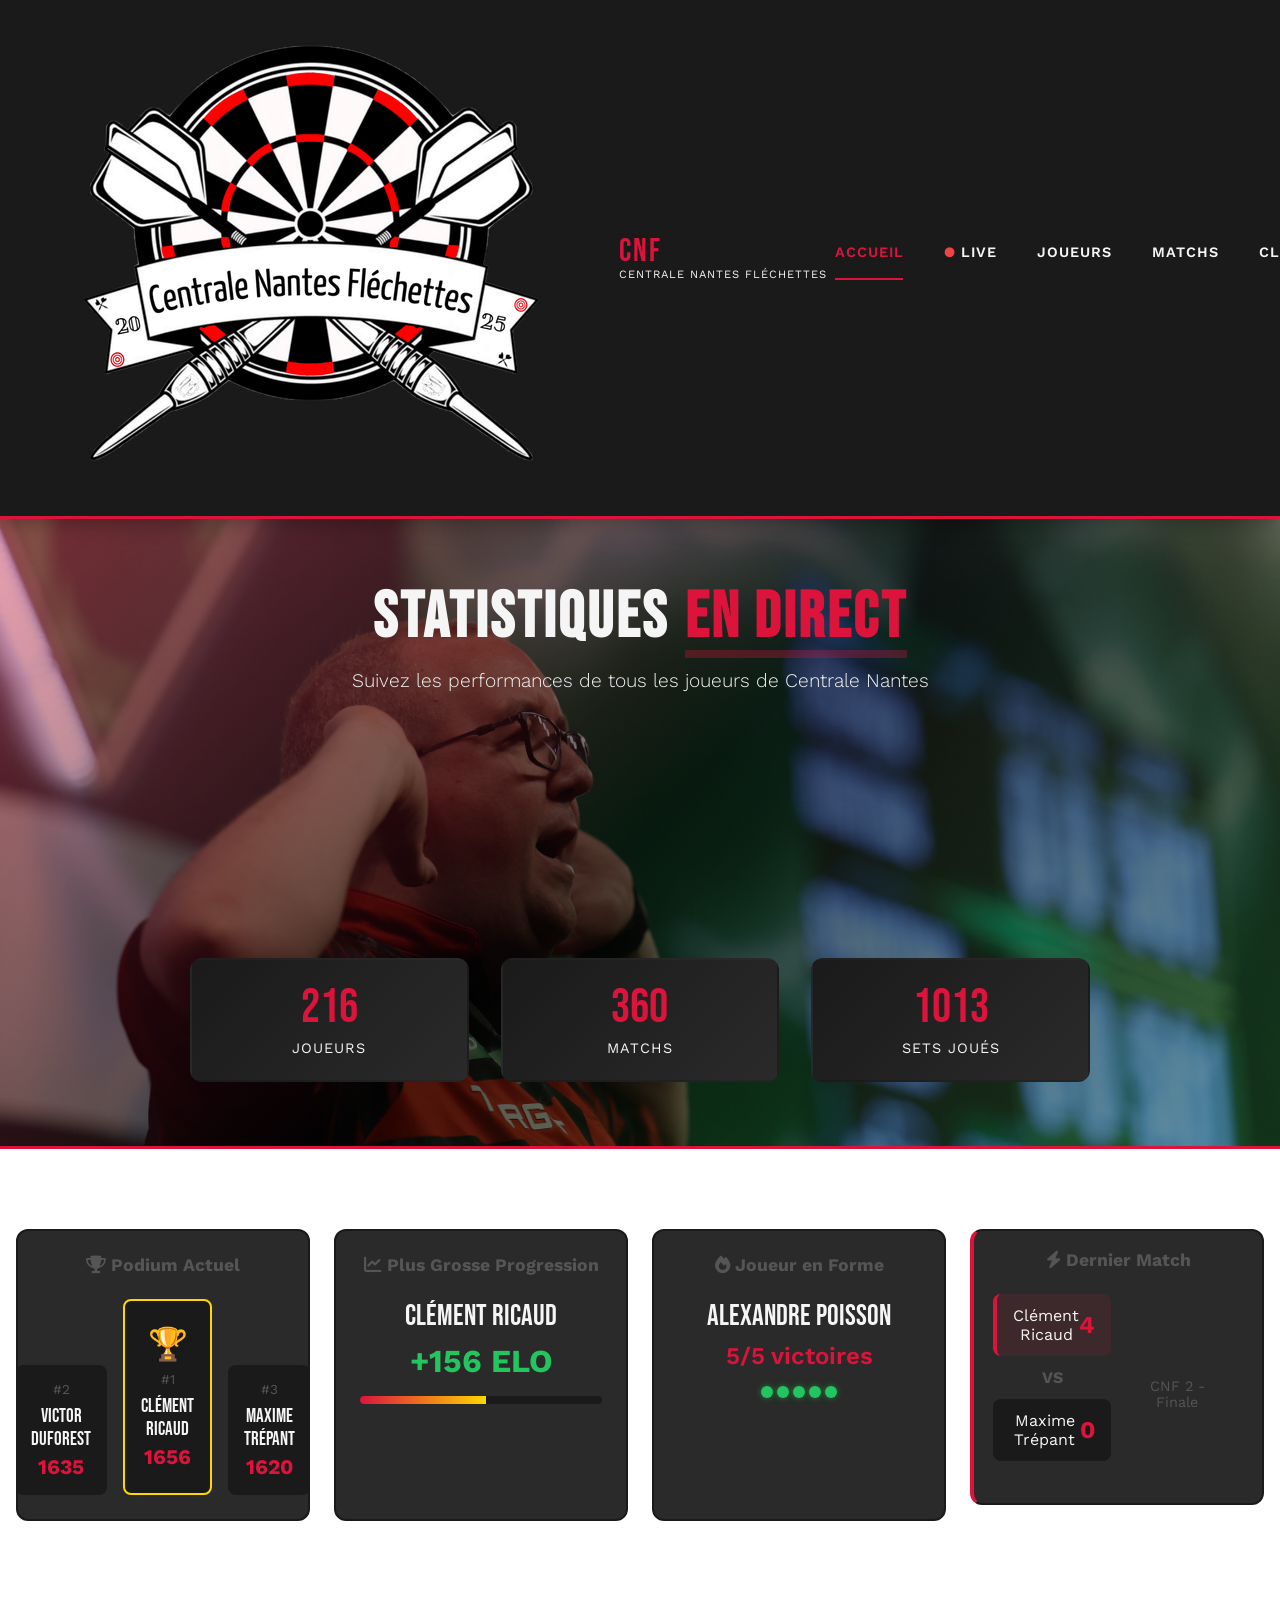
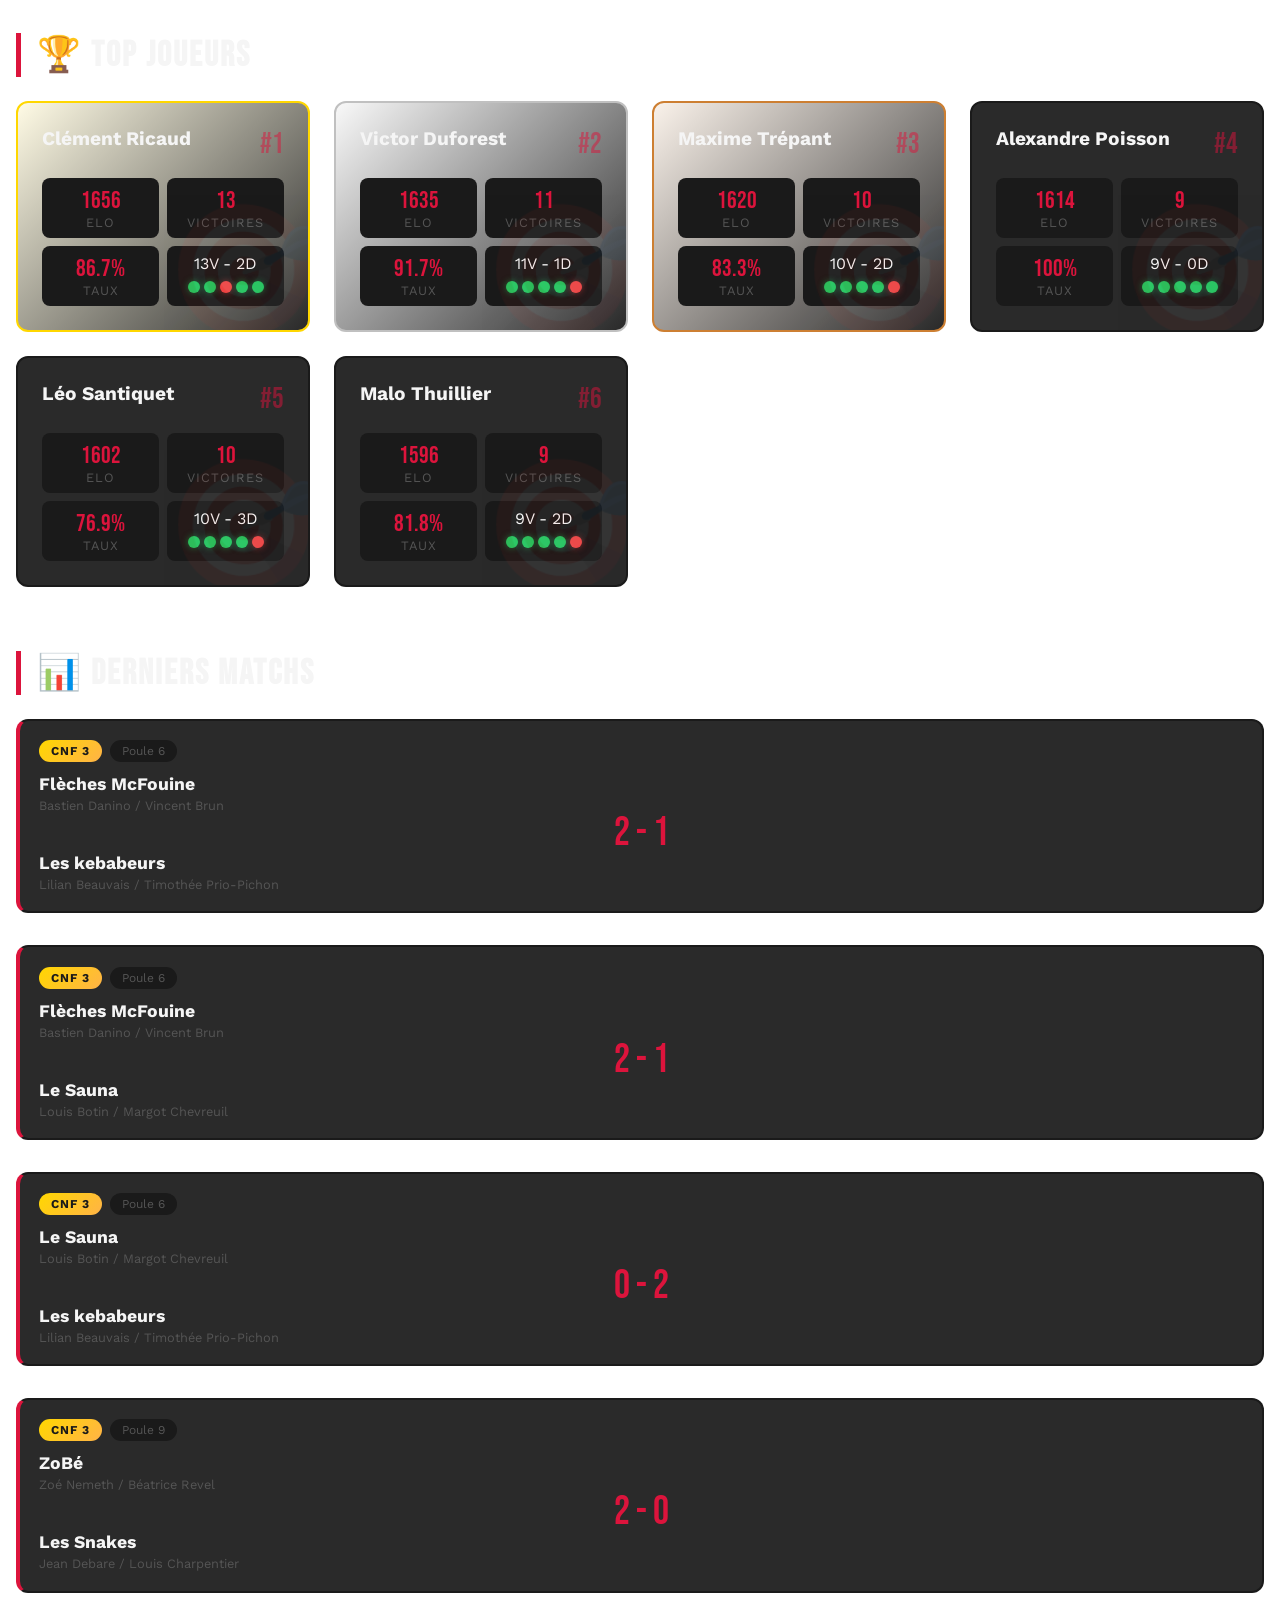
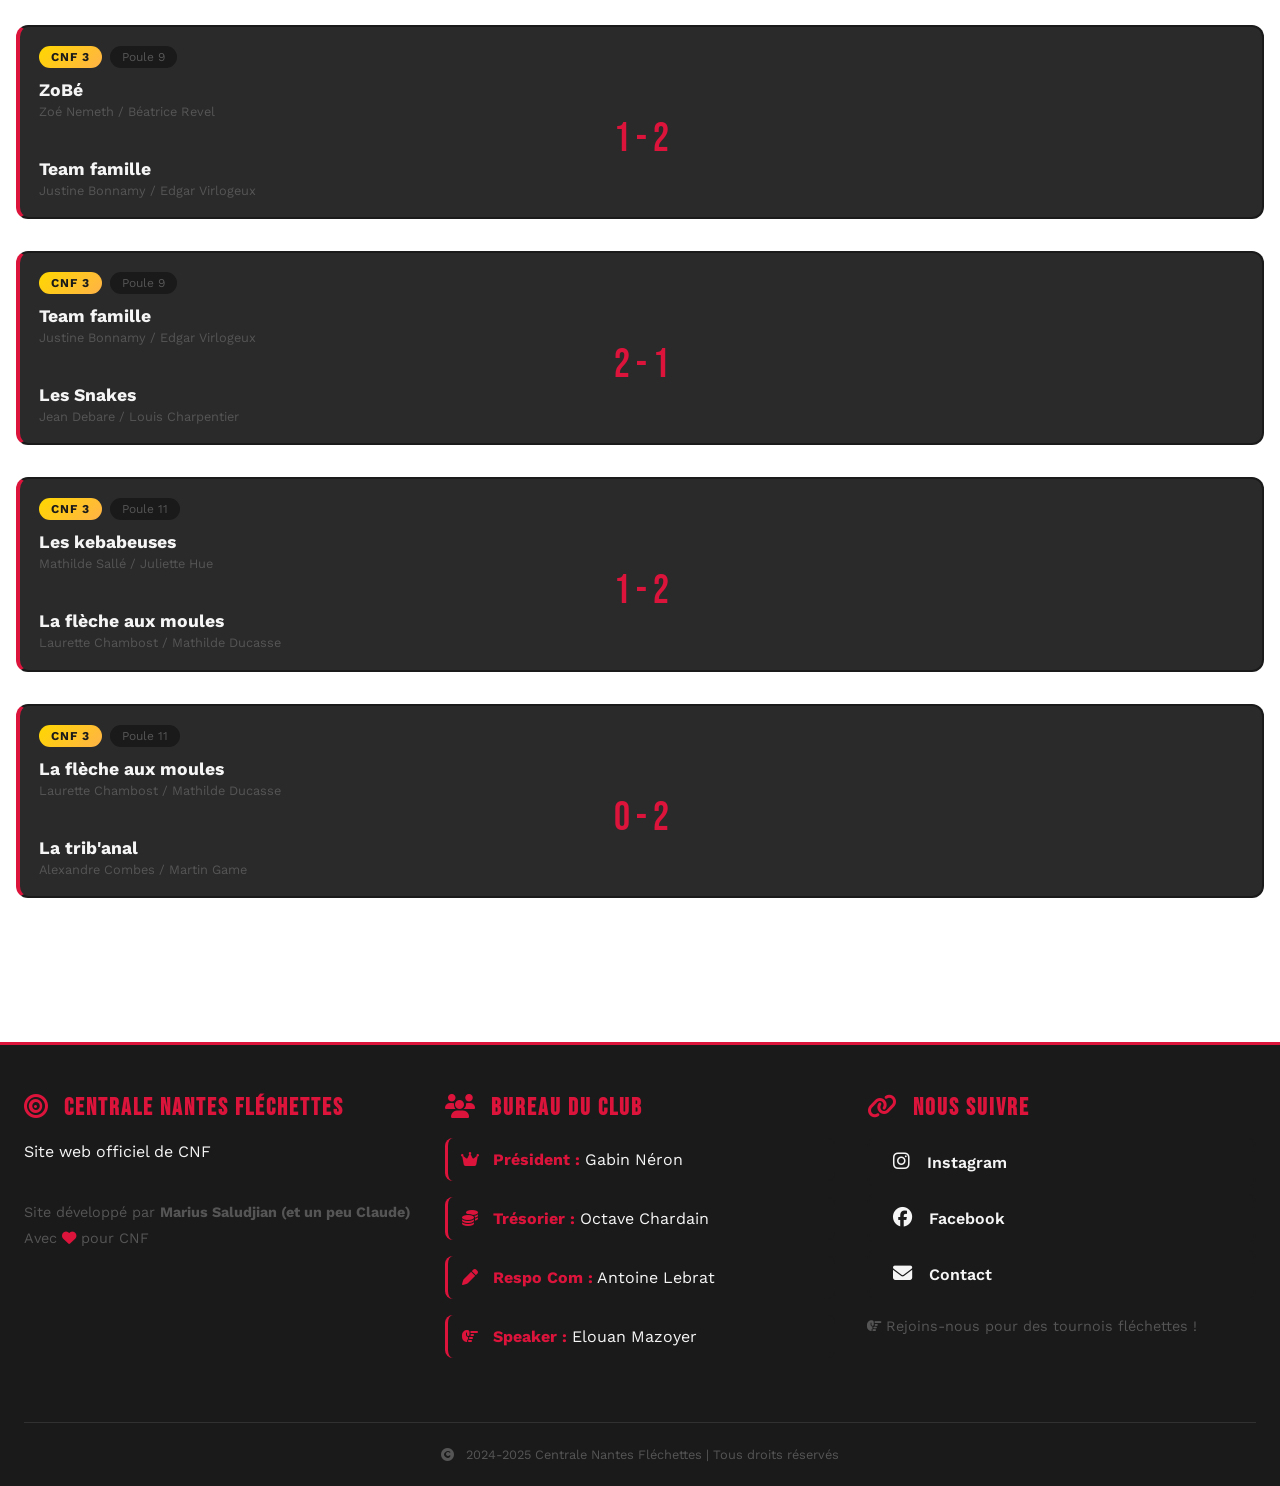
==== commit e49ce87a: "Add files via upload" ====
--- a/index.html
+++ b/index.html
@@ -1,704 +1,704 @@
-<!DOCTYPE html>
-<html lang="fr">
-<head>
-    <meta charset="UTF-8">
-    <meta name="viewport" content="width=device-width, initial-scale=1.0">
-    <title>Centrale Nantes Fléchettes - Statistiques & Classements</title>
-    <link rel="icon" type="image/png" href="logo.png">
-    <link rel="shortcut icon" type="image/png" href="logo.png">
-    <link rel="preconnect" href="https://fonts.googleapis.com">
-    <link rel="preconnect" href="https://fonts.gstatic.com" crossorigin>
-    <link href="https://fonts.googleapis.com/css2?family=Bebas+Neue&family=Work+Sans:wght@300;400;600;700&display=swap" rel="stylesheet">
-     <link rel="stylesheet" href="https://cdnjs.cloudflare.com/ajax/libs/font-awesome/6.4.0/css/all.min.css">
-    <link rel="stylesheet" href="styles.css">
-</head>
-<body>
-    <!-- Navigation -->
-    <nav class="main-nav">
-        <div class="nav-container">
-            <div class="logo">
-                <img src="logo.png" alt="CNF Logo" height="70px" />
-                <div class="logo-text">
-                    <span class="logo-main">CNF</span>
-                    <span class="logo-sub">Centrale Nantes Fléchettes</span>
-                </div>
-            </div>
-            <ul class="nav-links">
-                <li><a href="#accueil" class="nav-link active" data-page="accueil">Accueil</a></li>
-                <li><a href="#live" class="nav-link" data-page="live"><span class="live-indicator">●</span> Live</a></li>
-                <li><a href="#joueurs" class="nav-link" data-page="joueurs">Joueurs</a></li>
-                <li><a href="#matchs" class="nav-link" data-page="matchs">Matchs</a></li>
-                <li><a href="#classement" class="nav-link" data-page="classement">Classement</a></li>
-                <li><a href="#palmares" class="nav-link" data-page="palmares">Palmarès</a></li>
-                <li><a href="#cnf3" class="nav-link" data-page="cnf3">CNF 3 </a></li>
-                <li><a href="#predictions" class="nav-link" data-page="predictions">Prédictions</a></li>
-                <li><a href="#comparateur" class="nav-link" data-page="comparateur">Comparateur</a></li>
-            </ul>
-        </div>
-    </nav>
-
-    <!-- Page Accueil -->
-    <section id="accueil" class="page active">
-        <div class="hero">
-            <div class="hero-content">
-                <h1 class="hero-title">
-                    <span>Statistiques</span>
-                    <span class="hero-highlight">en direct</span>
-                </h1>
-                <p class="hero-subtitle">Suivez les performances de tous les joueurs de Centrale Nantes</p>
-            </div>
-            <div class="hero-stats">
-                <div class="stat-card">
-                    <div class="stat-number" id="total-joueurs">0</div>
-                    <div class="stat-label">Joueurs</div>
-                </div>
-                <div class="stat-card">
-                    <div class="stat-number" id="total-matchs">0</div>
-                    <div class="stat-label">Matchs</div>
-                </div>
-                <div class="stat-card">
-                    <div class="stat-number" id="total-sets">0</div>
-                    <div class="stat-label">Sets joués</div>
-                </div>
-            </div>
-        </div>
-
-        <!-- Stats dynamiques -->
-        <div class="container">
-            <div id="dynamic-home-stats"></div>
-        </div>
-
-        <div class="container">
-            <h2 class="section-title">🏆 Top Joueurs</h2>
-            <div class="top-players-grid" id="top-players">
-                <!-- Rempli dynamiquement -->
-            </div>
-
-            <h2 class="section-title">📊 Derniers Matchs</h2>
-            <div class="recent-matches" id="recent-matches">
-                <!-- Rempli dynamiquement -->
-            </div>
-        </div>
-    </section>
-
-    <!-- Page Joueurs -->
-    <section id="joueurs" class="page">
-        <div class="container">
-            <h1 class="page-title">Tous les Joueurs</h1>
-            
-            <div class="filters">
-                <input type="text" id="search-player" class="search-input" placeholder="🔍 Rechercher un joueur...">
-                <select id="sort-players" class="sort-select">
-                    <option value="elo">Trier par ELO</option>
-                    <option value="victoires">Trier par Victoires</option>
-                    <option value="pourcentage">Trier par %</option>
-                    <option value="sets">Trier par Sets gagnés</option>
-                    <option value="nom">Trier par Nom</option>
-                </select>
-            </div>
-
-            <div class="players-grid" id="all-players">
-                <!-- Rempli dynamiquement -->
-            </div>
-        </div>
-    </section>
-
-    <!-- Page Matchs -->
-    <section id="matchs" class="page">
-        <div class="container">
-            <h1 class="page-title">Historique des Matchs</h1>
-            
-            <div class="filters">
-                <select id="filter-tournoi" class="filter-select">
-                    <option value="">Tous les tournois</option>
-                    <option value="CNF 1">CNF 1</option>
-                    <option value="CNF 2">CNF 2</option>
-                    <option value="CNF 3">CNF 3</option>
-                </select>
-                <select id="filter-phase" class="filter-select">
-                    <option value="">Toutes les phases</option>
-                    <option value="Poules">Poules</option>
-                    <option value="32èmes">32èmes</option>
-                    <option value="16èmes">16èmes</option>
-                    <option value="8èmes">8èmes</option>
-                    <option value="Quarts">Quarts</option>
-                    <option value="Demis">Demis</option>
-                    <option value="Finale">Finale</option>
-                </select>
-            </div>
-
-            <div class="matches-list" id="matches-list">
-                <!-- Rempli dynamiquement -->
-            </div>
-        </div>
-    </section>
-
-    <!-- Page Classement -->
-    <section id="classement" class="page">
-        <div class="container">
-            <h1 class="page-title">Classement Général</h1>
-            
-            <div class="ranking-table-container">
-                <table class="ranking-table">
-                    <thead>
-                        <tr>
-                            <th>Rang</th>
-                            <th>Joueur</th>
-                            <th>ELO</th>
-                            <th>Matchs</th>
-                            <th>V</th>
-                            <th>D</th>
-                            <th>%</th>
-                            <th>Sets +/-</th>
-                        </tr>
-                    </thead>
-                    <tbody id="ranking-tbody">
-                        <!-- Rempli dynamiquement -->
-                    </tbody>
-                </table>
-            </div>
-        </div>
-    </section>
-
-    <!-- Page Palmarès -->
-    <section id="palmares" class="page">
-        <div class="container">
-            <h1 class="page-title">🏆 Palmarès CNF</h1>
-            <p class="page-subtitle">Les champions et prix des tournois CNF</p>
-
-            <div class="palmares-grid">
-                <!-- CNF 1 -->
-                <div class="palmares-card">
-                    <div class="palmares-header">
-                        <h2>CNF 1</h2>
-                        <div class="palmares-date">Premier Tournoi</div>
-                    </div>
-                    <div class="palmares-content">
-                        <div class="champion-section">
-                            <div class="trophy-icon">
-                                <svg viewBox="0 0 24 24" fill="none" stroke="currentColor" stroke-width="2">
-                                    <path d="M6 9H4.5a2.5 2.5 0 0 1 0-5H6"></path>
-                                    <path d="M18 9h1.5a2.5 2.5 0 0 0 0-5H18"></path>
-                                    <path d="M4 22h16"></path>
-                                    <path d="M10 14.66V17c0 .55-.47.98-.97 1.21C7.85 18.75 7 20.24 7 22"></path>
-                                    <path d="M14 14.66V17c0 .55.47.98.97 1.21C16.15 18.75 17 20.24 17 22"></path>
-                                    <path d="M18 2H6v7a6 6 0 0 0 12 0V2Z"></path>
-                                </svg>
-                            </div>
-                            <div class="champion-label">Champion</div>
-                            <div class="champion-name" data-player="Victor Duforest">Victor Duforest</div>
-                            <div style="margin-top: 1rem; color: var(--gray); font-size: 0.9rem;">
-                                Vainqueur en finale contre Clément Ricaud (4-0)
-                            </div>
-                        </div>
-                    </div>
-                </div>
-
-                <!-- CNF 2 -->
-                <div class="palmares-card">
-                    <div class="palmares-header">
-                        <h2>CNF 2</h2>
-                        <div class="palmares-date">Deuxième Tournoi</div>
-                    </div>
-                    <div class="palmares-content">
-                        <div class="champion-section">
-                            <div class="trophy-icon">
-                                <svg viewBox="0 0 24 24" fill="none" stroke="currentColor" stroke-width="2">
-                                    <path d="M6 9H4.5a2.5 2.5 0 0 1 0-5H6"></path>
-                                    <path d="M18 9h1.5a2.5 2.5 0 0 0 0-5H18"></path>
-                                    <path d="M4 22h16"></path>
-                                    <path d="M10 14.66V17c0 .55-.47.98-.97 1.21C7.85 18.75 7 20.24 7 22"></path>
-                                    <path d="M14 14.66V17c0 .55.47.98.97 1.21C16.15 18.75 17 20.24 17 22"></path>
-                                    <path d="M18 2H6v7a6 6 0 0 0 12 0V2Z"></path>
-                                </svg>
-                            </div>
-                            <div class="champion-label">Champion</div>
-                            <div class="champion-name" data-player="Clément Ricaud">Clément Ricaud</div>
-                            <div style="margin-top: 1rem; color: var(--gray); font-size: 0.9rem;">
-                                Vainqueur en finale contre Maxime Trépant (4-0)
-                            </div>      
-                        </div>
-                        
-                        <!-- Prix spéciaux avec menu déroulant -->
-                        <div class="prix-section">
-                            <div class="prix-toggle" onclick="togglePrix(this)">
-                                <div class="prix-toggle-header">
-                                    <h3>Prix Spéciaux</h3>
-                                    <svg class="prix-arrow" width="20" height="20" viewBox="0 0 24 24" fill="none" stroke="currentColor" stroke-width="2">
-                                        <polyline points="6 9 12 15 18 9"></polyline>
-                                    </svg>
-                                </div>
-                            </div>
-                            <div class="prix-list collapsed">
-                                <div class="prix-item">
-                                    <div class="prix-name">Prix de l'émargement</div>
-                                    <div class="prix-winner" data-player="Yassine Aloui">Yassine Aloui</div>
-                                </div>
-                                <div class="prix-item">
-                                    <div class="prix-name">Prix du meilleur espoir</div>
-                                    <div class="prix-winner" data-player="Mathias Joly">Mathias Joly</div>
-                                </div>
-                                <div class="prix-item">
-                                    <div class="prix-name">Prix Mitroglou</div>
-                                    <div class="prix-winner" data-player="Lilou Frezzato">Lilou Frezzato</div>
-                                </div>
-                                <div class="prix-item">
-                                    <div class="prix-name">Prix du meilleur check-out</div>
-                                    <div class="prix-winner" data-player="Théophile Watremez">Théophile Watremez</div>
-                                </div>
-                                <div class="prix-item">
-                                    <div class="prix-name">Prix de la meilleure volée</div>
-                                    <div class="prix-winner" data-player="Paul Dauboin">Paul Dauboin</div>
-                                </div>
-                                <div class="prix-item">
-                                    <div class="prix-name">Prix du plus beau tir</div>
-                                    <div class="prix-winner" data-player="Stanislas Bruyere">Stanislas Bruyère</div>
-                                </div>
-                                <div class="prix-item">
-                                    <div class="prix-name">Prix du meilleur trashtalker</div>
-                                    <div class="prix-winner" data-player="Benjamin Riegel">Benjamin Riegel</div>
-                                </div>
-                            </div>
-                        </div>
-                    </div>
-                </div>
-
-                <!-- CNF 3 -->
-                <div class="palmares-card palmares-upcoming">
-                    <div class="palmares-header">
-                        <h2>CNF 3</h2>
-                        <div class="palmares-date">À venir - Format Double</div>
-                    </div>
-                    <div class="palmares-content">
-                        <div style="text-align: center; padding: 3rem; color: var(--light);">
-                            <div style="width: 60px; height: 60px; margin: 0 auto 1rem; color: var(--light);">
-                            <svg viewBox="0 0 24 24" fill="none" stroke="currentColor" stroke-width="2">
-                                <circle cx="12" cy="12" r="10"></circle>
-                                <polyline points="12 6 12 12 16 14"></polyline>
-                            </svg>
-                        </div>
-                            <p>Le tournoi n'a pas encore eu lieu</p>
-                            <p style="margin-top: 1rem; font-size: 0.9rem;">Les champions seront annoncés bientôt !</p>
-                        </div>
-                    </div>
-                </div>
-            </div>
-        </div>
-    </section>
-
-    <!-- Page CNF 3 -->
-    <section id="cnf3" class="page">
-        <div class="container">
-            <h1 class="page-title">Tournoi CNF 3 - Format Double</h1>
-            <p class="page-subtitle">Tournoi en équipes de 2 joueurs - À venir !</p>
-
-            <div style="text-align: center; margin-bottom: 3rem; padding: 2rem; background: var(--dark-light); border-radius: 12px; border: 2px solid var(--primary);">
-                <div style="font-size: 1.2rem; color: var(--light); margin-bottom: 1rem;">
-                    <strong>32 poules</strong> · <strong>96 équipes</strong> · <strong>192 joueurs</strong>
-                </div>
-                <div style="font-size: 1rem; color: var(--gray);">
-                    Les matchs n'ont pas encore eu lieu. Les résultats seront ajoutés au fur et à mesure.
-                </div>
-            </div>
-
-            <!-- Onglets -->
-            <div class="cnf3-tabs">
-                <button class="cnf3-tab active" data-tab="equipes">📋 Toutes les équipes</button>
-                <button class="cnf3-tab" data-tab="poules">🎯 Poules du tournoi</button>
-                <button class="cnf3-tab" data-tab="tableau">🏆 Tableau final</button>
-                <button class="cnf3-tab" data-tab="planning">📅 Planning</button>
-            </div>
-
-            <!-- Vue: Toutes les équipes -->
-            <div id="cnf3-equipes" class="cnf3-view active">
-                <div class="filters">
-                    <input type="text" id="search-team" class="search-input" placeholder="🔍 Rechercher une équipe ou un joueur...">
-                    <select id="filter-chapeau" class="filter-select">
-                        <option value="">Tous les chapeaux</option>
-                        <option value="1">Chapeau 1 (Favoris)</option>
-                        <option value="2">Chapeau 2 (Intermédiaires)</option>
-                        <option value="3">Chapeau 3 (Challengers)</option>
-                    </select>
-                </div>
-
-                <div class="teams-grid" id="teams-cnf3">
-                    <!-- Rempli dynamiquement -->
-                </div>
-            </div>
-
-            <!-- Vue: Poules -->
-            <div id="cnf3-poules" class="cnf3-view">
-                <div class="poules-grid" id="poules-cnf3">
-                    <!-- Rempli dynamiquement -->
-                </div>
-            </div>
-
-            <!-- Vue: Tableau final -->
-            <div id="cnf3-tableau" class="cnf3-view">
-                <div class="bracket-container" id="tableau-cnf3">
-                    <!-- Rempli dynamiquement -->
-                </div>
-            </div>
-
-            <!-- Vue: Planning -->
-            <div id="cnf3-planning" class="cnf3-view">
-                <div class="planning-container">
-                    
-                    <!-- Semaine 1 : 09-13 février -->
-                    <div class="planning-week">
-                        <h2 class="planning-week-title">📅 Semaine 1 : 09-13 février 2025</h2>
-                        
-                        <div class="planning-days">
-                            <!-- Lundi 09/02 -->
-                            <div class="planning-day">
-                                <div class="day-header">
-                                    <div class="day-name">Lundi 09/02</div>
-                                    <div class="day-info">12h20 • Bat L RDC 04</div>
-                                </div>
-                                <div class="day-matches">
-                                    <div class="match-slot">Poule 13, Poule 25, Poule 6, Poule 21, Poule 9, Poule 11</div>
-                                </div>
-                                <div class="day-header evening">
-                                    <div class="day-name">18h15</div>
-                                    <div class="day-info">Bat L RDC 04</div>
-                                </div>
-                                <div class="day-matches">
-                                    <div class="match-slot">Poule 17</div>
-                                </div>
-                            </div>
-
-                            <!-- Mardi 10/02 -->
-                            <div class="planning-day">
-                                <div class="day-header">
-                                    <div class="day-name">Mardi 10/02</div>
-                                    <div class="day-info">12h20 • Bat L RDC 04</div>
-                                </div>
-                                <div class="day-matches">
-                                    <div class="match-slot">Récup Tonus</div>
-                                </div>
-                            </div>
-
-                            <!-- Mercredi 11/02 -->
-                            <div class="planning-day">
-                                <div class="day-header">
-                                    <div class="day-name">Mercredi 11/02</div>
-                                    <div class="day-info">13h • Bat L RDC 04</div>
-                                </div>
-                                <div class="day-matches">
-                                    <div class="match-slot">Poule 1, Poule 4, Poule 2, Poule 5</div>
-                                </div>
-                            </div>
-
-                            <!-- Jeudi 12/02 -->
-                            <div class="planning-day">
-                                <div class="day-header">
-                                    <div class="day-name">Jeudi 12/02</div>
-                                    <div class="day-info">12h20 • Bat L RDC 04</div>
-                                </div>
-                                <div class="day-matches">
-                                    <div class="match-slot">Poule 3, Poule 10, Poule 23, Poule 7, Poule 16, Poule 12</div>
-                                </div>
-                            </div>
-
-                            <!-- Vendredi 13/02 -->
-                            <div class="planning-day">
-                                <div class="day-header">
-                                    <div class="day-name">Vendredi 13/02</div>
-                                    <div class="day-info">12h20 • Bat L RDC 04</div>
-                                </div>
-                                <div class="day-matches">
-                                    <div class="match-slot">Poule 19, Poule 8, Poule 22, Poule 26, Poule 24, Poule 31</div>
-                                </div>
-                            </div>
-                        </div>
-                    </div>
-
-                    <!-- Semaine 2 : 16-20 février -->
-                    <div class="planning-week">
-                        <h2 class="planning-week-title">📅 Semaine 2 : 16-20 février 2025</h2>
-                        
-                        <div class="planning-days">
-                            <!-- Lundi 16/02 -->
-                            <div class="planning-day">
-                                <div class="day-header">
-                                    <div class="day-name">Lundi 16/02</div>
-                                    <div class="day-info">12h20 • Bat L RDC 04</div>
-                                </div>
-                                <div class="day-matches">
-                                    <div class="match-slot">Poule 18, Poule 27, Poule 29, Poule 32, Poule 14, Poule 20</div>
-                                </div>
-                            </div>
-
-                            <!-- Mardi 17/02 -->
-                            <div class="planning-day">
-                                <div class="day-header">
-                                    <div class="day-name">Mardi 17/02</div>
-                                    <div class="day-info">12h20 • Bat L RDC 04</div>
-                                </div>
-                                <div class="day-matches">
-                                    <div class="match-slot">Poule 15, Poule 30, Poule 28</div>
-                                </div>
-                            </div>
-
-                            <!-- Mercredi 18/02 -->
-                            <div class="planning-day">
-                                <div class="day-header">
-                                    <div class="day-name">Mercredi 18/02</div>
-                                    <div class="day-info">12h20 • Bat L RDC 04</div>
-                                </div>
-                                <div class="day-matches">
-                                    <div class="match-slot">32èmes de finale</div>
-                                </div>
-                            </div>
-
-                            <!-- Jeudi 19/02 -->
-                            <div class="planning-day">
-                                <div class="day-header">
-                                    <div class="day-name">Jeudi 19/02</div>
-                                    <div class="day-info">12h20 • Bat L RDC 04</div>
-                                </div>
-                                <div class="day-matches">
-                                    <div class="match-slot">32èmes de finale</div>
-                                </div>
-                            </div>
-
-                            <!-- Vendredi 20/02 -->
-                            <div class="planning-day">
-                                <div class="day-header">
-                                    <div class="day-name">Vendredi 20/02</div>
-                                    <div class="day-info">12h20 • Bat L RDC 04</div>
-                                </div>
-                                <div class="day-matches">
-                                    <div class="match-slot">16èmes de finale</div>
-                                </div>
-                            </div>
-                        </div>
-                    </div>
-
-                    <!-- Semaine 3 : 02-05 mars -->
-                    <div class="planning-week">
-                        <h2 class="planning-week-title">📅 Semaine 3 : 02-05 mars 2025</h2>
-                        
-                        <div class="planning-days">
-                            <!-- Lundi 02/03 -->
-                            <div class="planning-day">
-                                <div class="day-header">
-                                    <div class="day-name">Lundi 02/03</div>
-                                    <div class="day-info">12h20 • Bat L RDC 04</div>
-                                </div>
-                                <div class="day-matches">
-                                    <div class="match-slot">16èmes de finale et 8èmes</div>
-                                </div>
-                            </div>
-
-                            <!-- Mardi 03/03 -->
-                            <div class="planning-day">
-                                <div class="day-header">
-                                    <div class="day-name">Mardi 03/03</div>
-                                    <div class="day-info">12h20 • Bat L RDC 04</div>
-                                </div>
-                                <div class="day-matches">
-                                    <div class="match-slot">8èmes de finale</div>
-                                </div>
-                            </div>
-
-                            <!-- Mercredi 04/03 -->
-                            <div class="planning-day">
-                                <div class="day-header">
-                                    <div class="day-name">Mercredi 04/03</div>
-                                    <div class="day-info">12h20 • Bat L RDC 04</div>
-                                </div>
-                                <div class="day-matches">
-                                    <div class="match-slot">Quarts de finale</div>
-                                </div>
-                            </div>
-
-                            <!-- Jeudi 05/03 -->
-                            <div class="planning-day">
-                                <div class="day-header">
-                                    <div class="day-name">Jeudi 05/03</div>
-                                    <div class="day-info">12h20 • Bat L RDC 04</div>
-                                </div>
-                                <div class="day-matches">
-                                    <div class="match-slot">Joker (à définir)</div>
-                                </div>
-                            </div>
-
-                            <!-- Date finale à définir -->
-                            <div class="planning-day special">
-                                <div class="day-header">
-                                    <div class="day-name">🏆 Phases finales</div>
-                                    <div class="day-info">Date à définir</div>
-                                </div>
-                                <div class="day-matches">
-                                    <div class="match-slot highlight">Demi-finales et FINALE</div>
-                                </div>
-                            </div>
-                        </div>
-                    </div>
-
-                </div>
-            </div>
-        </div>
-    </section>
-
-    <!-- Page Prédictions -->
-    <section id="predictions" class="page">
-        <div class="container">
-            <h1 class="page-title">Prédictions Tournoi Double</h1>
-            <p class="page-subtitle">Calculez les chances de victoire d'une équipe en double</p>
-
-            <div class="prediction-selector">
-                <div class="team-selector">
-                    <h3>🎯 Équipe A</h3>
-                    <select id="team-a-player1" class="player-select">
-                        <option value="">Joueur 1</option>
-                    </select>
-                    <select id="team-a-player2" class="player-select">
-                        <option value="">Joueur 2</option>
-                    </select>
-                </div>
-
-                <div class="vs-separator">VS</div>
-
-                <div class="team-selector">
-                    <h3>🎯 Équipe B</h3>
-                    <select id="team-b-player1" class="player-select">
-                        <option value="">Joueur 1</option>
-                    </select>
-                    <select id="team-b-player2" class="player-select">
-                        <option value="">Joueur 2</option>
-                    </select>
-                </div>
-            </div>
-
-            <button id="calculate-prediction" class="btn-primary">Calculer les cotes</button>
-
-            <div id="prediction-result" class="prediction-result hidden">
-                <!-- Rempli dynamiquement -->
-            </div>
-        </div>
-    </section>
-
-    <!-- Page Comparateur -->
-    <section id="comparateur" class="page">
-        <div class="container">
-            <h1 class="page-title">Comparateur de Joueurs</h1>
-            
-            <div class="compare-selector">
-                <select id="compare-player1" class="player-select">
-                    <option value="">Sélectionner joueur 1</option>
-                </select>
-                <div class="vs-separator">VS</div>
-                <select id="compare-player2" class="player-select">
-                    <option value="">Sélectionner joueur 2</option>
-                </select>
-            </div>
-
-            <div id="comparison-result" class="comparison-result">
-                <!-- Rempli dynamiquement -->
-            </div>
-        </div>
-    </section>
-
-    <!-- Page Live Scoring -->
-    <section id="live" class="page">
-        <div class="container">
-            <h1 class="page-title"><span class="live-indicator">●</span> Matchs en Direct</h1>
-            <p class="page-subtitle">Suivez les résultats en temps réel</p>
-            
-            <!-- Filtres -->
-            <div class="live-filters">
-                <button class="filter-btn active" data-filter="all" onclick="filtrerMatchsLive('all')">
-                    Tous les matchs
-                </button>
-                <button class="filter-btn" data-filter="poule" onclick="filtrerMatchsLive('poule')">
-                    Matchs de poule
-                </button>
-                <button class="filter-btn" data-filter="tableau" onclick="filtrerMatchsLive('tableau')">
-                    Tableau final
-                </button>
-            </div>
-            
-            <!-- Liste des matchs -->
-            <div id="live-matchs-container" class="live-matchs-grid">
-                <!-- Rempli dynamiquement -->
-            </div>
-            
-            <!-- Message si aucun match -->
-            <div id="live-no-matchs" class="live-no-matchs hidden">
-                <i class="fas fa-calendar-times"></i>
-                <p>Aucun match disponible pour le moment</p>
-                <small>Les résultats s'afficheront dès qu'ils seront ajoutés</small>
-            </div>
-        </div>
-    </section>
-
-    <!-- Modal Profil Joueur -->
-    <div id="player-modal" class="modal">
-        <div class="modal-content">
-            <span class="modal-close">&times;</span>
-            <div id="player-modal-content">
-                <!-- Rempli dynamiquement -->
-            </div>
-        </div>
-    </div>
-    <!-- Footer avec crédits et contacts -->
-    <footer class="site-footer">
-        <div class="footer-container">
-            <!-- Section Crédits -->
-            <div class="footer-section">
-                <h3><i class="fas fa-bullseye"></i> Centrale Nantes Fléchettes</h3>
-                <p>Site web officiel de CNF</p>
-                <p class="footer-credits">
-                    Site développé par <strong>Marius Saludjian (et un peu Claude)</strong><br>
-                    Avec <i class="fas fa-heart" style="color: var(--primary);"></i> pour CNF
-                </p>
-            </div>
-
-            <!-- Section Bureau du club -->
-            <div class="footer-section">
-                <h3><i class="fas fa-users"></i> Bureau du Club</h3>
-                <div class="contact-item">
-                    <i class="fas fa-crown"></i> <strong>Président :</strong> Gabin Néron<br>
-                </div>
-                <div class="contact-item">
-                    <i class="fas fa-coins"></i> <strong>Trésorier :</strong> Octave Chardain<br>
-                </div>
-                <div class="contact-item">
-                    <i class="fas fa-pen"></i> <strong>Respo Com :</strong> Antoine Lebrat<br>
-                </div>
-                <div class="contact-item">
-                    <i class="fas fa-hand-point-right"></i> <strong>Speaker :</strong> Elouan Mazoyer<br>
-                </div>
-            </div>
-
-            <!-- Section Réseaux sociaux -->
-            <div class="footer-section">
-                <h3><i class="fas fa-link"></i> Nous suivre</h3>
-                <div class="social-links">
-                    <a href="https://www.instagram.com/centrale_nantes_flechettes" target="_blank" class="social-link">
-                        <i class="fab fa-instagram"></i> Instagram
-                    </a>
-                    <a href="https://www.facebook.com/profile.php?id=61573959904434" target="_blank" class="social-link">
-                        <i class="fab fa-facebook"></i> Facebook
-                    </a>
-                    <a href="/cdn-cgi/l/email-protection#8af9e9e5e6ebf8e3feefcaefe9a7e4ebe4feeff9a4ecf8" class="social-link">
-                        <i class="fas fa-envelope"></i> Contact
-                    </a>
-                </div>
-                <p style="margin-top: 1rem; color: var(--gray); font-size: 0.9rem;">
-                    <i class="fas fa-hand-point-right"></i> Rejoins-nous pour des tournois fléchettes !
-                </p>
-            </div>
-        </div>
-
-        <!-- Ligne de copyright -->
-        <div class="footer-bottom">
-            <p><i class="fas fa-copyright"></i> 2024-2025 Centrale Nantes Fléchettes | Tous droits réservés</p>
-        </div>
-    </footer>  
-
-    <script src="app.js"></script>
-</body>
+<!DOCTYPE html>
+<html lang="fr">
+<head>
+    <meta charset="UTF-8">
+    <meta name="viewport" content="width=device-width, initial-scale=1.0">
+    <title>Centrale Nantes Fléchettes - Statistiques & Classements</title>
+    <link rel="icon" type="image/png" href="logo.png">
+    <link rel="shortcut icon" type="image/png" href="logo.png">
+    <link rel="preconnect" href="https://fonts.googleapis.com">
+    <link rel="preconnect" href="https://fonts.gstatic.com" crossorigin>
+    <link href="https://fonts.googleapis.com/css2?family=Bebas+Neue&family=Work+Sans:wght@300;400;600;700&display=swap" rel="stylesheet">
+     <link rel="stylesheet" href="https://cdnjs.cloudflare.com/ajax/libs/font-awesome/6.4.0/css/all.min.css">
+    <link rel="stylesheet" href="styles.css">
+</head>
+<body>
+    <!-- Navigation -->
+    <nav class="main-nav">
+        <div class="nav-container">
+            <div class="logo">
+                <img src="logo.png" alt="CNF Logo" height="70px" />
+                <div class="logo-text">
+                    <span class="logo-main">CNF</span>
+                    <span class="logo-sub">Centrale Nantes Fléchettes</span>
+                </div>
+            </div>
+            <ul class="nav-links">
+                <li><a href="#accueil" class="nav-link active" data-page="accueil">Accueil</a></li>
+                <li><a href="#live" class="nav-link" data-page="live"><span class="live-indicator">●</span> Live</a></li>
+                <li><a href="#joueurs" class="nav-link" data-page="joueurs">Joueurs</a></li>
+                <li><a href="#matchs" class="nav-link" data-page="matchs">Matchs</a></li>
+                <li><a href="#classement" class="nav-link" data-page="classement">Classement</a></li>
+                <li><a href="#palmares" class="nav-link" data-page="palmares">Palmarès</a></li>
+                <li><a href="#cnf3" class="nav-link" data-page="cnf3">CNF 3 </a></li>
+                <li><a href="#predictions" class="nav-link" data-page="predictions">Prédictions</a></li>
+                <li><a href="#comparateur" class="nav-link" data-page="comparateur">Comparateur</a></li>
+            </ul>
+        </div>
+    </nav>
+
+    <!-- Page Accueil -->
+    <section id="accueil" class="page active">
+        <div class="hero">
+            <div class="hero-content">
+                <h1 class="hero-title">
+                    <span>Statistiques</span>
+                    <span class="hero-highlight">en direct</span>
+                </h1>
+                <p class="hero-subtitle">Suivez les performances de tous les joueurs de Centrale Nantes</p>
+            </div>
+            <div class="hero-stats">
+                <div class="stat-card">
+                    <div class="stat-number" id="total-joueurs">0</div>
+                    <div class="stat-label">Joueurs</div>
+                </div>
+                <div class="stat-card">
+                    <div class="stat-number" id="total-matchs">0</div>
+                    <div class="stat-label">Matchs</div>
+                </div>
+                <div class="stat-card">
+                    <div class="stat-number" id="total-sets">0</div>
+                    <div class="stat-label">Sets joués</div>
+                </div>
+            </div>
+        </div>
+
+        <!-- Stats dynamiques -->
+        <div class="container">
+            <div id="dynamic-home-stats"></div>
+        </div>
+
+        <div class="container">
+            <h2 class="section-title">🏆 Top Joueurs</h2>
+            <div class="top-players-grid" id="top-players">
+                <!-- Rempli dynamiquement -->
+            </div>
+
+            <h2 class="section-title">📊 Derniers Matchs</h2>
+            <div class="recent-matches" id="recent-matches">
+                <!-- Rempli dynamiquement -->
+            </div>
+        </div>
+    </section>
+
+    <!-- Page Joueurs -->
+    <section id="joueurs" class="page">
+        <div class="container">
+            <h1 class="page-title">Tous les Joueurs</h1>
+            
+            <div class="filters">
+                <input type="text" id="search-player" class="search-input" placeholder="🔍 Rechercher un joueur...">
+                <select id="sort-players" class="sort-select">
+                    <option value="elo">Trier par ELO</option>
+                    <option value="victoires">Trier par Victoires</option>
+                    <option value="pourcentage">Trier par %</option>
+                    <option value="sets">Trier par Sets gagnés</option>
+                    <option value="nom">Trier par Nom</option>
+                </select>
+            </div>
+
+            <div class="players-grid" id="all-players">
+                <!-- Rempli dynamiquement -->
+            </div>
+        </div>
+    </section>
+
+    <!-- Page Matchs -->
+    <section id="matchs" class="page">
+        <div class="container">
+            <h1 class="page-title">Historique des Matchs</h1>
+            
+            <div class="filters">
+                <select id="filter-tournoi" class="filter-select">
+                    <option value="">Tous les tournois</option>
+                    <option value="CNF 1">CNF 1</option>
+                    <option value="CNF 2">CNF 2</option>
+                    <option value="CNF 3">CNF 3</option>
+                </select>
+                <select id="filter-phase" class="filter-select">
+                    <option value="">Toutes les phases</option>
+                    <option value="Poules">Poules</option>
+                    <option value="32èmes">32èmes</option>
+                    <option value="16èmes">16èmes</option>
+                    <option value="8èmes">8èmes</option>
+                    <option value="Quarts">Quarts</option>
+                    <option value="Demis">Demis</option>
+                    <option value="Finale">Finale</option>
+                </select>
+            </div>
+
+            <div class="matches-list" id="matches-list">
+                <!-- Rempli dynamiquement -->
+            </div>
+        </div>
+    </section>
+
+    <!-- Page Classement -->
+    <section id="classement" class="page">
+        <div class="container">
+            <h1 class="page-title">Classement Général</h1>
+            
+            <div class="ranking-table-container">
+                <table class="ranking-table">
+                    <thead>
+                        <tr>
+                            <th>Rang</th>
+                            <th>Joueur</th>
+                            <th>ELO</th>
+                            <th>Matchs</th>
+                            <th>V</th>
+                            <th>D</th>
+                            <th>%</th>
+                            <th>Sets +/-</th>
+                        </tr>
+                    </thead>
+                    <tbody id="ranking-tbody">
+                        <!-- Rempli dynamiquement -->
+                    </tbody>
+                </table>
+            </div>
+        </div>
+    </section>
+
+    <!-- Page Palmarès -->
+    <section id="palmares" class="page">
+        <div class="container">
+            <h1 class="page-title">🏆 Palmarès CNF</h1>
+            <p class="page-subtitle">Les champions et prix des tournois CNF</p>
+
+            <div class="palmares-grid">
+                <!-- CNF 1 -->
+                <div class="palmares-card">
+                    <div class="palmares-header">
+                        <h2>CNF 1</h2>
+                        <div class="palmares-date">Premier Tournoi</div>
+                    </div>
+                    <div class="palmares-content">
+                        <div class="champion-section">
+                            <div class="trophy-icon">
+                                <svg viewBox="0 0 24 24" fill="none" stroke="currentColor" stroke-width="2">
+                                    <path d="M6 9H4.5a2.5 2.5 0 0 1 0-5H6"></path>
+                                    <path d="M18 9h1.5a2.5 2.5 0 0 0 0-5H18"></path>
+                                    <path d="M4 22h16"></path>
+                                    <path d="M10 14.66V17c0 .55-.47.98-.97 1.21C7.85 18.75 7 20.24 7 22"></path>
+                                    <path d="M14 14.66V17c0 .55.47.98.97 1.21C16.15 18.75 17 20.24 17 22"></path>
+                                    <path d="M18 2H6v7a6 6 0 0 0 12 0V2Z"></path>
+                                </svg>
+                            </div>
+                            <div class="champion-label">Champion</div>
+                            <div class="champion-name" data-player="Victor Duforest">Victor Duforest</div>
+                            <div style="margin-top: 1rem; color: var(--gray); font-size: 0.9rem;">
+                                Vainqueur en finale contre Clément Ricaud (4-0)
+                            </div>
+                        </div>
+                    </div>
+                </div>
+
+                <!-- CNF 2 -->
+                <div class="palmares-card">
+                    <div class="palmares-header">
+                        <h2>CNF 2</h2>
+                        <div class="palmares-date">Deuxième Tournoi</div>
+                    </div>
+                    <div class="palmares-content">
+                        <div class="champion-section">
+                            <div class="trophy-icon">
+                                <svg viewBox="0 0 24 24" fill="none" stroke="currentColor" stroke-width="2">
+                                    <path d="M6 9H4.5a2.5 2.5 0 0 1 0-5H6"></path>
+                                    <path d="M18 9h1.5a2.5 2.5 0 0 0 0-5H18"></path>
+                                    <path d="M4 22h16"></path>
+                                    <path d="M10 14.66V17c0 .55-.47.98-.97 1.21C7.85 18.75 7 20.24 7 22"></path>
+                                    <path d="M14 14.66V17c0 .55.47.98.97 1.21C16.15 18.75 17 20.24 17 22"></path>
+                                    <path d="M18 2H6v7a6 6 0 0 0 12 0V2Z"></path>
+                                </svg>
+                            </div>
+                            <div class="champion-label">Champion</div>
+                            <div class="champion-name" data-player="Clément Ricaud">Clément Ricaud</div>
+                            <div style="margin-top: 1rem; color: var(--gray); font-size: 0.9rem;">
+                                Vainqueur en finale contre Maxime Trépant (4-0)
+                            </div>      
+                        </div>
+                        
+                        <!-- Prix spéciaux avec menu déroulant -->
+                        <div class="prix-section">
+                            <div class="prix-toggle" onclick="togglePrix(this)">
+                                <div class="prix-toggle-header">
+                                    <h3>Prix Spéciaux</h3>
+                                    <svg class="prix-arrow" width="20" height="20" viewBox="0 0 24 24" fill="none" stroke="currentColor" stroke-width="2">
+                                        <polyline points="6 9 12 15 18 9"></polyline>
+                                    </svg>
+                                </div>
+                            </div>
+                            <div class="prix-list collapsed">
+                                <div class="prix-item">
+                                    <div class="prix-name">Prix de l'émargement</div>
+                                    <div class="prix-winner" data-player="Yassine Aloui">Yassine Aloui</div>
+                                </div>
+                                <div class="prix-item">
+                                    <div class="prix-name">Prix du meilleur espoir</div>
+                                    <div class="prix-winner" data-player="Mathias Joly">Mathias Joly</div>
+                                </div>
+                                <div class="prix-item">
+                                    <div class="prix-name">Prix Mitroglou</div>
+                                    <div class="prix-winner" data-player="Lilou Frezzato">Lilou Frezzato</div>
+                                </div>
+                                <div class="prix-item">
+                                    <div class="prix-name">Prix du meilleur check-out</div>
+                                    <div class="prix-winner" data-player="Théophile Watremez">Théophile Watremez</div>
+                                </div>
+                                <div class="prix-item">
+                                    <div class="prix-name">Prix de la meilleure volée</div>
+                                    <div class="prix-winner" data-player="Paul Dauboin">Paul Dauboin</div>
+                                </div>
+                                <div class="prix-item">
+                                    <div class="prix-name">Prix du plus beau tir</div>
+                                    <div class="prix-winner" data-player="Stanislas Bruyere">Stanislas Bruyère</div>
+                                </div>
+                                <div class="prix-item">
+                                    <div class="prix-name">Prix du meilleur trashtalker</div>
+                                    <div class="prix-winner" data-player="Benjamin Riegel">Benjamin Riegel</div>
+                                </div>
+                            </div>
+                        </div>
+                    </div>
+                </div>
+
+                <!-- CNF 3 -->
+                <div class="palmares-card palmares-upcoming">
+                    <div class="palmares-header">
+                        <h2>CNF 3</h2>
+                        <div class="palmares-date">À venir - Format Double</div>
+                    </div>
+                    <div class="palmares-content">
+                        <div style="text-align: center; padding: 3rem; color: var(--light);">
+                            <div style="width: 60px; height: 60px; margin: 0 auto 1rem; color: var(--light);">
+                            <svg viewBox="0 0 24 24" fill="none" stroke="currentColor" stroke-width="2">
+                                <circle cx="12" cy="12" r="10"></circle>
+                                <polyline points="12 6 12 12 16 14"></polyline>
+                            </svg>
+                        </div>
+                            <p>Le tournoi n'a pas encore eu lieu</p>
+                            <p style="margin-top: 1rem; font-size: 0.9rem;">Les champions seront annoncés bientôt !</p>
+                        </div>
+                    </div>
+                </div>
+            </div>
+        </div>
+    </section>
+
+    <!-- Page CNF 3 -->
+    <section id="cnf3" class="page">
+        <div class="container">
+            <h1 class="page-title">Tournoi CNF 3 - Format Double</h1>
+            <p class="page-subtitle">Tournoi en équipes de 2 joueurs - À venir !</p>
+
+            <div style="text-align: center; margin-bottom: 3rem; padding: 2rem; background: var(--dark-light); border-radius: 12px; border: 2px solid var(--primary);">
+                <div style="font-size: 1.2rem; color: var(--light); margin-bottom: 1rem;">
+                    <strong>32 poules</strong> · <strong>96 équipes</strong> · <strong>192 joueurs</strong>
+                </div>
+                <div style="font-size: 1rem; color: var(--gray);">
+                    Les matchs n'ont pas encore eu lieu. Les résultats seront ajoutés au fur et à mesure.
+                </div>
+            </div>
+
+            <!-- Onglets -->
+            <div class="cnf3-tabs">
+                <button class="cnf3-tab active" data-tab="equipes">📋 Toutes les équipes</button>
+                <button class="cnf3-tab" data-tab="poules">🎯 Poules du tournoi</button>
+                <button class="cnf3-tab" data-tab="tableau">🏆 Tableau final</button>
+                <button class="cnf3-tab" data-tab="planning">📅 Planning</button>
+            </div>
+
+            <!-- Vue: Toutes les équipes -->
+            <div id="cnf3-equipes" class="cnf3-view active">
+                <div class="filters">
+                    <input type="text" id="search-team" class="search-input" placeholder="🔍 Rechercher une équipe ou un joueur...">
+                    <select id="filter-chapeau" class="filter-select">
+                        <option value="">Tous les chapeaux</option>
+                        <option value="1">Chapeau 1 (Favoris)</option>
+                        <option value="2">Chapeau 2 (Intermédiaires)</option>
+                        <option value="3">Chapeau 3 (Challengers)</option>
+                    </select>
+                </div>
+
+                <div class="teams-grid" id="teams-cnf3">
+                    <!-- Rempli dynamiquement -->
+                </div>
+            </div>
+
+            <!-- Vue: Poules -->
+            <div id="cnf3-poules" class="cnf3-view">
+                <div class="poules-grid" id="poules-cnf3">
+                    <!-- Rempli dynamiquement -->
+                </div>
+            </div>
+
+            <!-- Vue: Tableau final -->
+            <div id="cnf3-tableau" class="cnf3-view">
+                <div class="bracket-container" id="tableau-cnf3">
+                    <!-- Rempli dynamiquement -->
+                </div>
+            </div>
+
+            <!-- Vue: Planning -->
+            <div id="cnf3-planning" class="cnf3-view">
+                <div class="planning-container">
+                    
+                    <!-- Semaine 1 : 09-13 février -->
+                    <div class="planning-week">
+                        <h2 class="planning-week-title">📅 Semaine 1 : 09-13 février 2025</h2>
+                        
+                        <div class="planning-days">
+                            <!-- Lundi 09/02 -->
+                            <div class="planning-day">
+                                <div class="day-header">
+                                    <div class="day-name">Lundi 09/02</div>
+                                    <div class="day-info">12h20 • Bat L RDC 04</div>
+                                </div>
+                                <div class="day-matches">
+                                    <div class="match-slot">Poule 13, Poule 25, Poule 6, Poule 21, Poule 9, Poule 11</div>
+                                </div>
+                                <div class="day-header evening">
+                                    <div class="day-name">18h15</div>
+                                    <div class="day-info">Bat L RDC 04</div>
+                                </div>
+                                <div class="day-matches">
+                                    <div class="match-slot">Poule 17</div>
+                                </div>
+                            </div>
+
+                            <!-- Mardi 10/02 -->
+                            <div class="planning-day">
+                                <div class="day-header">
+                                    <div class="day-name">Mardi 10/02</div>
+                                    <div class="day-info">12h20 • Bat L RDC 04</div>
+                                </div>
+                                <div class="day-matches">
+                                    <div class="match-slot">Récup Tonus</div>
+                                </div>
+                            </div>
+
+                            <!-- Mercredi 11/02 -->
+                            <div class="planning-day">
+                                <div class="day-header">
+                                    <div class="day-name">Mercredi 11/02</div>
+                                    <div class="day-info">13h • Bat L RDC 04</div>
+                                </div>
+                                <div class="day-matches">
+                                    <div class="match-slot">Poule 1, Poule 4, Poule 2, Poule 5</div>
+                                </div>
+                            </div>
+
+                            <!-- Jeudi 12/02 -->
+                            <div class="planning-day">
+                                <div class="day-header">
+                                    <div class="day-name">Jeudi 12/02</div>
+                                    <div class="day-info">12h20 • Bat L RDC 04</div>
+                                </div>
+                                <div class="day-matches">
+                                    <div class="match-slot">Poule 3, Poule 10, Poule 23, Poule 7, Poule 16, Poule 12</div>
+                                </div>
+                            </div>
+
+                            <!-- Vendredi 13/02 -->
+                            <div class="planning-day">
+                                <div class="day-header">
+                                    <div class="day-name">Vendredi 13/02</div>
+                                    <div class="day-info">12h20 • Bat L RDC 04</div>
+                                </div>
+                                <div class="day-matches">
+                                    <div class="match-slot">Poule 19, Poule 8, Poule 22, Poule 26, Poule 24, Poule 31</div>
+                                </div>
+                            </div>
+                        </div>
+                    </div>
+
+                    <!-- Semaine 2 : 16-20 février -->
+                    <div class="planning-week">
+                        <h2 class="planning-week-title">📅 Semaine 2 : 16-20 février 2025</h2>
+                        
+                        <div class="planning-days">
+                            <!-- Lundi 16/02 -->
+                            <div class="planning-day">
+                                <div class="day-header">
+                                    <div class="day-name">Lundi 16/02</div>
+                                    <div class="day-info">12h20 • Bat L RDC 04</div>
+                                </div>
+                                <div class="day-matches">
+                                    <div class="match-slot">Poule 18, Poule 27, Poule 29, Poule 32, Poule 14, Poule 20</div>
+                                </div>
+                            </div>
+
+                            <!-- Mardi 17/02 -->
+                            <div class="planning-day">
+                                <div class="day-header">
+                                    <div class="day-name">Mardi 17/02</div>
+                                    <div class="day-info">12h20 • Bat L RDC 04</div>
+                                </div>
+                                <div class="day-matches">
+                                    <div class="match-slot">Poule 15, Poule 30, Poule 28</div>
+                                </div>
+                            </div>
+
+                            <!-- Mercredi 18/02 -->
+                            <div class="planning-day">
+                                <div class="day-header">
+                                    <div class="day-name">Mercredi 18/02</div>
+                                    <div class="day-info">12h20 • Bat L RDC 04</div>
+                                </div>
+                                <div class="day-matches">
+                                    <div class="match-slot">32èmes de finale</div>
+                                </div>
+                            </div>
+
+                            <!-- Jeudi 19/02 -->
+                            <div class="planning-day">
+                                <div class="day-header">
+                                    <div class="day-name">Jeudi 19/02</div>
+                                    <div class="day-info">12h20 • Bat L RDC 04</div>
+                                </div>
+                                <div class="day-matches">
+                                    <div class="match-slot">32èmes de finale</div>
+                                </div>
+                            </div>
+
+                            <!-- Vendredi 20/02 -->
+                            <div class="planning-day">
+                                <div class="day-header">
+                                    <div class="day-name">Vendredi 20/02</div>
+                                    <div class="day-info">12h20 • Bat L RDC 04</div>
+                                </div>
+                                <div class="day-matches">
+                                    <div class="match-slot">16èmes de finale</div>
+                                </div>
+                            </div>
+                        </div>
+                    </div>
+
+                    <!-- Semaine 3 : 02-05 mars -->
+                    <div class="planning-week">
+                        <h2 class="planning-week-title">📅 Semaine 3 : 02-05 mars 2025</h2>
+                        
+                        <div class="planning-days">
+                            <!-- Lundi 02/03 -->
+                            <div class="planning-day">
+                                <div class="day-header">
+                                    <div class="day-name">Lundi 02/03</div>
+                                    <div class="day-info">12h20 • Bat L RDC 04</div>
+                                </div>
+                                <div class="day-matches">
+                                    <div class="match-slot">16èmes de finale et 8èmes</div>
+                                </div>
+                            </div>
+
+                            <!-- Mardi 03/03 -->
+                            <div class="planning-day">
+                                <div class="day-header">
+                                    <div class="day-name">Mardi 03/03</div>
+                                    <div class="day-info">12h20 • Bat L RDC 04</div>
+                                </div>
+                                <div class="day-matches">
+                                    <div class="match-slot">8èmes de finale</div>
+                                </div>
+                            </div>
+
+                            <!-- Mercredi 04/03 -->
+                            <div class="planning-day">
+                                <div class="day-header">
+                                    <div class="day-name">Mercredi 04/03</div>
+                                    <div class="day-info">12h20 • Bat L RDC 04</div>
+                                </div>
+                                <div class="day-matches">
+                                    <div class="match-slot">Quarts de finale</div>
+                                </div>
+                            </div>
+
+                            <!-- Jeudi 05/03 -->
+                            <div class="planning-day">
+                                <div class="day-header">
+                                    <div class="day-name">Jeudi 05/03</div>
+                                    <div class="day-info">12h20 • Bat L RDC 04</div>
+                                </div>
+                                <div class="day-matches">
+                                    <div class="match-slot">Joker (à définir)</div>
+                                </div>
+                            </div>
+
+                            <!-- Date finale à définir -->
+                            <div class="planning-day special">
+                                <div class="day-header">
+                                    <div class="day-name">🏆 Phases finales</div>
+                                    <div class="day-info">Date à définir</div>
+                                </div>
+                                <div class="day-matches">
+                                    <div class="match-slot highlight">Demi-finales et FINALE</div>
+                                </div>
+                            </div>
+                        </div>
+                    </div>
+
+                </div>
+            </div>
+        </div>
+    </section>
+
+    <!-- Page Prédictions -->
+    <section id="predictions" class="page">
+        <div class="container">
+            <h1 class="page-title">Prédictions Tournoi Double</h1>
+            <p class="page-subtitle">Calculez les chances de victoire d'une équipe en double</p>
+
+            <div class="prediction-selector">
+                <div class="team-selector">
+                    <h3>🎯 Équipe A</h3>
+                    <select id="team-a-player1" class="player-select">
+                        <option value="">Joueur 1</option>
+                    </select>
+                    <select id="team-a-player2" class="player-select">
+                        <option value="">Joueur 2</option>
+                    </select>
+                </div>
+
+                <div class="vs-separator">VS</div>
+
+                <div class="team-selector">
+                    <h3>🎯 Équipe B</h3>
+                    <select id="team-b-player1" class="player-select">
+                        <option value="">Joueur 1</option>
+                    </select>
+                    <select id="team-b-player2" class="player-select">
+                        <option value="">Joueur 2</option>
+                    </select>
+                </div>
+            </div>
+
+            <button id="calculate-prediction" class="btn-primary">Calculer les cotes</button>
+
+            <div id="prediction-result" class="prediction-result hidden">
+                <!-- Rempli dynamiquement -->
+            </div>
+        </div>
+    </section>
+
+    <!-- Page Comparateur -->
+    <section id="comparateur" class="page">
+        <div class="container">
+            <h1 class="page-title">Comparateur de Joueurs</h1>
+            
+            <div class="compare-selector">
+                <select id="compare-player1" class="player-select">
+                    <option value="">Sélectionner joueur 1</option>
+                </select>
+                <div class="vs-separator">VS</div>
+                <select id="compare-player2" class="player-select">
+                    <option value="">Sélectionner joueur 2</option>
+                </select>
+            </div>
+
+            <div id="comparison-result" class="comparison-result">
+                <!-- Rempli dynamiquement -->
+            </div>
+        </div>
+    </section>
+
+    <!-- Page Live Scoring -->
+    <section id="live" class="page">
+        <div class="container">
+            <h1 class="page-title"><span class="live-indicator">●</span> Matchs en Direct</h1>
+            <p class="page-subtitle">Suivez les résultats en temps réel</p>
+            
+            <!-- Filtres -->
+            <div class="live-filters">
+                <button class="filter-btn active" data-filter="all" onclick="filtrerMatchsLive('all')">
+                    Tous les matchs
+                </button>
+                <button class="filter-btn" data-filter="poule" onclick="filtrerMatchsLive('poule')">
+                    Matchs de poule
+                </button>
+                <button class="filter-btn" data-filter="tableau" onclick="filtrerMatchsLive('tableau')">
+                    Tableau final
+                </button>
+            </div>
+            
+            <!-- Liste des matchs -->
+            <div id="live-matchs-container" class="live-matchs-grid">
+                <!-- Rempli dynamiquement -->
+            </div>
+            
+            <!-- Message si aucun match -->
+            <div id="live-no-matchs" class="live-no-matchs hidden">
+                <i class="fas fa-calendar-times"></i>
+                <p>Aucun match disponible pour le moment</p>
+                <small>Les résultats s'afficheront dès qu'ils seront ajoutés</small>
+            </div>
+        </div>
+    </section>
+
+    <!-- Modal Profil Joueur -->
+    <div id="player-modal" class="modal">
+        <div class="modal-content">
+            <span class="modal-close">&times;</span>
+            <div id="player-modal-content">
+                <!-- Rempli dynamiquement -->
+            </div>
+        </div>
+    </div>
+    <!-- Footer avec crédits et contacts -->
+    <footer class="site-footer">
+        <div class="footer-container">
+            <!-- Section Crédits -->
+            <div class="footer-section">
+                <h3><i class="fas fa-bullseye"></i> Centrale Nantes Fléchettes</h3>
+                <p>Site web officiel de CNF</p>
+                <p class="footer-credits">
+                    Site développé par <strong>Marius Saludjian (et un peu Claude)</strong><br>
+                    Avec <i class="fas fa-heart" style="color: var(--primary);"></i> pour CNF
+                </p>
+            </div>
+
+            <!-- Section Bureau du club -->
+            <div class="footer-section">
+                <h3><i class="fas fa-users"></i> Bureau du Club</h3>
+                <div class="contact-item">
+                    <i class="fas fa-crown"></i> <strong>Président :</strong> Gabin Néron<br>
+                </div>
+                <div class="contact-item">
+                    <i class="fas fa-coins"></i> <strong>Trésorier :</strong> Octave Chardain<br>
+                </div>
+                <div class="contact-item">
+                    <i class="fas fa-pen"></i> <strong>Respo Com :</strong> Antoine Lebrat<br>
+                </div>
+                <div class="contact-item">
+                    <i class="fas fa-hand-point-right"></i> <strong>Speaker :</strong> Elouan Mazoyer<br>
+                </div>
+            </div>
+
+            <!-- Section Réseaux sociaux -->
+            <div class="footer-section">
+                <h3><i class="fas fa-link"></i> Nous suivre</h3>
+                <div class="social-links">
+                    <a href="https://www.instagram.com/centrale_nantes_flechettes" target="_blank" class="social-link">
+                        <i class="fab fa-instagram"></i> Instagram
+                    </a>
+                    <a href="https://www.facebook.com/profile.php?id=61573959904434" target="_blank" class="social-link">
+                        <i class="fab fa-facebook"></i> Facebook
+                    </a>
+                    <a href="/cdn-cgi/l/email-protection#8af9e9e5e6ebf8e3feefcaefe9a7e4ebe4feeff9a4ecf8" class="social-link">
+                        <i class="fas fa-envelope"></i> Contact
+                    </a>
+                </div>
+                <p style="margin-top: 1rem; color: var(--gray); font-size: 0.9rem;">
+                    <i class="fas fa-hand-point-right"></i> Rejoins-nous pour des tournois fléchettes !
+                </p>
+            </div>
+        </div>
+
+        <!-- Ligne de copyright -->
+        <div class="footer-bottom">
+            <p><i class="fas fa-copyright"></i> 2024-2025 Centrale Nantes Fléchettes | Tous droits réservés</p>
+        </div>
+    </footer>  
+
+    <script src="app.js"></script>
+</body>
 </html>
--- a/styles.css
+++ b/styles.css
@@ -1,3127 +1,4747 @@
-:root {
-    --primary: #DC143C;
-    --primary-dark: #B8112E;
-    --secondary: #1B5E20;
-    --accent: #FFD700;
-    --dark: #1a1a1a;
-    --dark-light: #2a2a2a;
-    --gray: #555;
-    --light: #f5f5f5;
-    --white: #ffffff;
-    --shadow: rgba(0, 0, 0, 0.3);
-    --success: #4CAF50;
-    --danger: #f44336;
-}
-
-* {
-    margin: 0;
-    padding: 0;
-    box-sizing: border-box;
-}
-
-body {
-    font-family: 'Work Sans', sans-serif !important;
-    color: var(--light) !important;
-    margin: 0;
-    min-height: 100vh;
-    background-image: 
-        /* Filtre avec dégradé Rouge/Noir/Vert */
-        linear-gradient(
-            135deg, 
-            rgba(220, 20, 60, 0.4) 0%,   /* Rouge (--primary) */
-            rgba(0, 0, 0, 0.6) 50%,      /* Noir pour le centre (lisibilité) */
-            rgba(27, 94, 32, 0.4) 100%   /* Vert (--secondary) */
-        ),
-        url('image.jpg');
-    background-size: cover !important;
-    background-position: center !important;
-    background-attachment: fixed !important; /* L'image ne bouge pas au scroll */
-}
-
-/* Navigation */
-.main-nav {
-    background: var(--dark);
-    border-bottom: 3px solid var(--primary);
-    position: sticky;
-    top: 0;
-    z-index: 1000;
-    box-shadow: 0 4px 20px var(--shadow);
-}
-
-.nav-container {
-    max-width: 1600px;
-    margin: 0 auto;
-    padding: 1rem 2rem;
-    display: flex;
-    justify-content: space-between;
-    align-items: center;
-}
-
-.logo {
-    display: flex;
-    align-items: center;
-    gap: 1rem;
-}
-
-.logo img {
-    display: block;
-}
-
-.logo-text {
-    display: flex;
-    flex-direction: column;
-}
-
-.logo-main {
-    font-family: 'Bebas Neue', sans-serif;
-    font-size: 2.5rem;
-    color: var(--primary);
-    letter-spacing: 3px;
-    line-height: 1;
-}
-
-.logo-sub {
-    font-size: 0.8rem;
-    color: var(--light);
-    text-transform: uppercase;
-    letter-spacing: 2px;
-}
-
-.nav-links {
-    display: flex;
-    gap: 2rem;
-    list-style: none;
-}
-
-.nav-link {
-    color: var(--light);
-    text-decoration: none;
-    font-weight: 600;
-    text-transform: uppercase;
-    font-size: 0.9rem;
-    letter-spacing: 1px;
-    padding: 0.5rem 1rem;
-    border-radius: 4px;
-    transition: all 0.3s ease;
-    position: relative;
-    white-space: nowrap;
-    display: inline-block;
-}
-
-.nav-link::after {
-    content: '';
-    position: absolute;
-    bottom: -2px;
-    left: 50%;
-    width: 0;
-    height: 2px;
-    background: var(--primary);
-    transition: all 0.3s ease;
-    transform: translateX(-50%);
-}
-
-.nav-link:hover::after,
-.nav-link.active::after {
-    width: 80%;
-}
-
-.nav-link:hover {
-    color: var(--primary);
-}
-
-.nav-link.active {
-    color: var(--primary);
-}
-
-/* Pages */
-.page {
-    display: none;
-    animation: fadeIn 0.5s ease;
-}
-
-.page.active {
-    display: block;
-}
-
-@keyframes fadeIn {
-    from {
-        opacity: 0;
-        transform: translateY(20px);
-    }
-    to {
-        opacity: 1;
-        transform: translateY(0);
-    }
-}
-
-/* Hero Section */
-.hero {
-    background: 
-        linear-gradient(
-            135deg, 
-            rgba(220, 20, 60, 0.4) 0%,   /* Rouge (--primary) */
-            rgba(0, 0, 0, 0.6) 50%,      /* Noir pour le centre (lisibilité) */
-            rgba(27, 94, 32, 0.4) 100%   /* Vert (--secondary) */
-        ),
-        url('bumting.webp');
-    background-size: cover;
-    background-position: center;
-    min-height: 100vh; /* Prend 92% de la hauteur de l'écran */
-    display: flex;
-    flex-direction: column;
-    justify-content: center;
-    align-items: center;
-    padding: 3rem 2rem;
-    text-align: center;
-    border-bottom: 3px solid var(--primary);
-    position: relative;
-    overflow: hidden;
-}
-
-.hero-content {
-    position: relative;
-    z-index: 1;
-    max-width: 800px;
-    margin: 0 auto 3rem;
-}
-
-.hero-title {
-    font-family: 'Bebas Neue', sans-serif;
-    font-size: 5rem;
-    letter-spacing: 5px;
-    margin-bottom: 1rem;
-    display: flex;
-    align-items: center;
-    justify-content: center;
-    gap: 1.5rem;
-    flex-wrap: wrap;
-}
-
-.hero-dart {
-    font-size: 4rem;
-    animation: bounce 2s ease infinite;
-}
-
-@keyframes bounce {
-    0%, 100% { transform: translateY(0); }
-    50% { transform: translateY(-20px); }
-}
-
-.hero-highlight {
-    color: var(--primary);
-    position: relative;
-}
-
-.hero-highlight::after {
-    content: '';
-    position: absolute;
-    bottom: -5px;
-    left: 0;
-    right: 0;
-    height: 8px;
-    background: var(--primary);
-    opacity: 0.3;
-}
-
-.hero-subtitle {
-    font-size: 1.3rem;
-    color: var(--light);
-    font-weight: 300;
-}
-
-.hero-stats {
-    display: grid;
-    grid-template-columns: repeat(auto-fit, minmax(200px, 1fr));
-    gap: 2rem;
-    max-width: 900px;
-    margin: 0 auto;
-    margin-top: auto; /* Pousse les stats vers le bas */
-    position: relative;
-    z-index: 2;
-}
-
-.stat-card {
-    background: linear-gradient(135deg, var(--dark) 0%, var(--dark-light) 100%);
-    padding: 2rem;
-    border-radius: 12px;
-    border: 2px solid transparent;
-    transition: all 0.3s ease;
-    position: relative;
-    overflow: hidden;
-}
-
-.stat-card::before {
-    content: '';
-    position: absolute;
-    top: 0;
-    left: 0;
-    right: 0;
-    height: 4px;
-    background: linear-gradient(90deg, var(--primary), var(--accent));
-    transform: translateX(-100%);
-    transition: transform 0.5s ease;
-}
-
-.stat-card:hover::before {
-    transform: translateX(0);
-}
-
-.stat-card:hover {
-    border-color: var(--primary);
-    transform: translateY(-5px);
-    box-shadow: 0 10px 30px var(--shadow);
-}
-
-.stat-number {
-    font-family: 'Bebas Neue', sans-serif;
-    font-size: 3.5rem;
-    color: var(--primary);
-    line-height: 1;
-    margin-bottom: 0.5rem;
-}
-
-.stat-label {
-    font-size: 1rem;
-    color: var(--light);
-    text-transform: uppercase;
-    letter-spacing: 2px;
-}
-
-/* Container */
-.container {
-    max-width: 1400px;
-    margin: 0 auto;
-    padding: 3rem 2rem;
-}
-
-/* Section Title */
-.section-title {
-    font-family: 'Bebas Neue', sans-serif;
-    font-size: 2.5rem;
-    margin-bottom: 2rem;
-    color: var(--light);
-    letter-spacing: 3px;
-    border-left: 5px solid var(--primary);
-    padding-left: 1rem;
-}
-
-.page-title {
-    font-family: 'Bebas Neue', sans-serif;
-    font-size: 3.5rem;
-    margin-bottom: 1rem;
-    color: var(--light);
-    letter-spacing: 4px;
-    text-align: center;
-}
-
-.page-subtitle {
-    text-align: center;
-    color: var(--light);
-    font-size: 1.1rem;
-    margin-bottom: 3rem;
-}
-
-/* Top Players Grid */
-.top-players-grid {
-    display: grid;
-    grid-template-columns: repeat(auto-fill, minmax(300px, 1fr));
-    gap: 2rem;
-    margin-bottom: 4rem;
-}
-
-.player-card {
-    background: var(--dark-light);
-    border-radius: 12px;
-    padding: 1.5rem;
-    border: 2px solid var(--dark);
-    transition: all 0.3s ease;
-    cursor: pointer;
-    position: relative;
-    overflow: hidden;
-}
-
-.player-card::before {
-    content: '🎯';
-    position: absolute;
-    font-size: 8rem;
-    opacity: 0.05;
-    right: -1rem;
-    bottom: -1rem;
-    pointer-events: none;
-}
-
-.player-card:hover {
-    transform: translateY(-5px);
-    border-color: var(--primary);
-    box-shadow: 0 10px 30px var(--shadow);
-}
-
-.player-card.rank-1 {
-    border-color: var(--accent);
-    background: linear-gradient(135deg, rgba(255, 215, 0, 0.1) 0%, var(--dark-light) 100%);
-}
-
-.player-card.rank-2 {
-    border-color: #C0C0C0;
-    background: linear-gradient(135deg, rgba(192, 192, 192, 0.1) 0%, var(--dark-light) 100%);
-}
-
-.player-card.rank-3 {
-    border-color: #CD7F32;
-    background: linear-gradient(135deg, rgba(205, 127, 50, 0.1) 0%, var(--dark-light) 100%);
-}
-
-.player-header {
-    display: flex;
-    justify-content: space-between;
-    align-items: flex-start;
-    margin-bottom: 1rem;
-}
-
-.player-name {
-    font-size: 1.3rem;
-    font-weight: 700;
-    color: var(--light);
-}
-
-.player-rank {
-    font-family: 'Bebas Neue', sans-serif;
-    font-size: 2rem;
-    color: var(--primary);
-    opacity: 0.5;
-}
-
-.player-stats {
-    display: grid;
-    grid-template-columns: repeat(2, 1fr);
-    gap: 1rem;
-}
-
-.player-stat {
-    text-align: center;
-    padding: 0.75rem;
-    background: var(--dark);
-    border-radius: 8px;
-}
-
-.player-stat-value {
-    font-family: 'Bebas Neue', sans-serif;
-    font-size: 1.8rem;
-    color: var(--primary);
-}
-
-.player-stat-label {
-    font-size: 0.8rem;
-    color: var(--gray);
-    text-transform: uppercase;
-    letter-spacing: 1px;
-}
-
-/* Recent Matches */
-.recent-matches {
-    display: flex;
-    flex-direction: column;
-    gap: 1rem;
-}
-
-/* ============================================
-   BASE COMMUNE POUR TOUS LES MATCHS
-   ============================================ */
-
-.match-card {
-    background: var(--dark-light);
-    border-radius: 12px;
-    padding: 1.5rem;
-    border: 2px solid var(--dark);
-    transition: all 0.3s ease;
-    margin-bottom: 1rem;
-}
-
-.match-card:hover {
-    transform: translateY(-3px);
-    box-shadow: 0 8px 24px rgba(0, 0, 0, 0.3);
-}
-
-/* Variantes par tournoi */
-.match-cnf3 {
-    border-left: 4px solid var(--accent);
-}
-
-.match-cnf12 {
-    border-left: 4px solid var(--primary);
-}
-
-/* ============================================
-   HEADER (IDENTIQUE POUR TOUS)
-   ============================================ */
-
-.match-header {
-    display: flex;
-    gap: 0.75rem;
-    align-items: center;
-    margin-bottom: 1.25rem;
-    padding-bottom: 1rem;
-    border-bottom: 2px solid var(--dark);
-    flex-wrap: wrap;
-}
-
-.match-badge {
-    padding: 0.4rem 1rem;
-    border-radius: 20px;
-    font-size: 0.8rem;
-    font-weight: 700;
-    text-transform: uppercase;
-    letter-spacing: 1px;
-}
-
-.match-badge-cnf3 {
-    background: linear-gradient(135deg, var(--accent), #FFB347);
-    color: var(--dark);
-}
-
-.match-badge-cnf12 {
-    background: var(--primary);
-    color: white;
-}
-
-.match-badge-phase {
-    background: var(--dark);
-    color: var(--gray);
-    font-weight: 600;
-}
-
-.match-date {
-    color: var(--gray);
-    font-size: 0.85rem;
-    margin-left: auto;
-}
-
-/* ============================================
-   CONTENU (IDENTIQUE POUR TOUS)
-   ============================================ */
-
-.match-content {
-    display: grid;
-    grid-template-columns: 1fr auto 1fr;
-    gap: 1.5rem;
-    align-items: center;
-}
-
-/* Côtés (joueurs ou équipes) */
-.match-side {
-    display: flex;
-    flex-direction: column;
-    gap: 0.5rem;
-    padding: 0.75rem;
-    border-radius: 8px;
-    transition: all 0.3s ease;
-}
-
-.match-side.winner {
-    opacity: 1;
-}
-
-.match-side.loser {
-    opacity: 0.5;
-}
-
-.match-side:hover {
-    background: rgba(255, 255, 255, 0.02);
-}
-
-/* Noms (équipes ou joueurs) */
-.match-name {
-    font-size: 1.1rem;
-    font-weight: 700;
-    color: var(--light);
-}
-
-.match-cnf3 .match-side.winner .match-name {
-    color: var(--accent);
-}
-
-.match-cnf12 .match-side.winner .match-name {
-    color: var(--primary);
-}
-
-/* Détails joueurs (uniquement CNF3) */
-.match-players {
-    font-size: 0.9rem;
-    color: var(--gray);
-}
-
-/* Score */
-.match-score {
-    font-family: 'Bebas Neue', sans-serif;
-    font-size: 2.5rem;
-    line-height: 1;
-    text-align: center;
-}
-
-.match-cnf3 .match-score {
-    color: var(--accent);
-}
-
-.match-cnf12 .match-score {
-    color: var(--primary);
-}
-
-/* ============================================
-   RESPONSIVE
-   ============================================ */
-
-@media (max-width: 768px) {
-    .match-content {
-        grid-template-columns: 1fr;
-        gap: 1rem;
-    }
-    
-    .match-score {
-        padding: 0.5rem 0;
-    }
-    
-    .match-side {
-        text-align: center;
-        align-items: center;
-    }
-    
-    .match-header {
-        justify-content: center;
-    }
-    
-    .match-date {
-        margin-left: 0;
-        width: 100%;
-        text-align: center;
-    }
-}
-
-/* Filters */
-.filters {
-    display: flex;
-    gap: 1rem;
-    margin-bottom: 2rem;
-    flex-wrap: wrap;
-}
-
-.search-input,
-.sort-select,
-.filter-select,
-.player-select {
-    padding: 0.8rem 1.2rem;
-    background: var(--dark-light);
-    border: 2px solid var(--dark);
-    border-radius: 8px;
-    color: var(--light);
-    font-size: 1rem;
-    font-family: 'Work Sans', sans-serif;
-    transition: all 0.3s ease;
-    flex: 1;
-    min-width: 200px;
-}
-
-.search-input:focus,
-.sort-select:focus,
-.filter-select:focus,
-.player-select:focus {
-    outline: none;
-    border-color: var(--primary);
-    box-shadow: 0 0 0 3px rgba(220, 20, 60, 0.1);
-}
-
-/* Players Grid */
-.players-grid {
-    display: grid;
-    grid-template-columns: repeat(auto-fill, minmax(280px, 1fr));
-    gap: 1.5rem;
-}
-
-/* Matches List */
-.matches-list {
-    display: flex;
-    flex-direction: column;
-    gap: 1rem;
-}
-
-/* Ranking Table */
-.ranking-table-container {
-    background: var(--dark-light);
-    border-radius: 12px;
-    overflow: hidden;
-    box-shadow: 0 10px 40px var(--shadow);
-}
-
-.ranking-table {
-    width: 100%;
-    border-collapse: collapse;
-}
-
-.ranking-table thead {
-    background: var(--dark);
-    border-bottom: 3px solid var(--primary);
-}
-
-.ranking-table th {
-    padding: 1.2rem;
-    text-align: left;
-    font-weight: 700;
-    color: var(--light);
-    text-transform: uppercase;
-    letter-spacing: 1px;
-    font-size: 0.9rem;
-}
-
-.ranking-table tbody tr {
-    border-bottom: 1px solid var(--dark);
-    transition: all 0.3s ease;
-}
-
-.ranking-table tbody tr:hover {
-    background: rgba(220, 20, 60, 0.05);
-    transform: translateX(5px);
-}
-
-.ranking-table td {
-    padding: 1.2rem;
-    color: var(--light);
-}
-
-.rank-cell {
-    font-family: 'Bebas Neue', sans-serif;
-    font-size: 1.5rem;
-    color: var(--primary);
-    font-weight: bold;
-}
-
-.rank-cell.top-3 {
-    color: var(--accent);
-}
-
-.player-name-cell {
-    font-weight: 600;
-    font-size: 1.1rem;
-}
-
-.positive {
-    color: var(--success);
-    font-weight: 600;
-}
-
-.negative {
-    color: var(--danger);
-    font-weight: 600;
-}
-
-/* Predictions */
-.prediction-selector {
-    display: grid;
-    grid-template-columns: 1fr auto 1fr;
-    gap: 2rem;
-    margin-bottom: 2rem;
-    align-items: center;
-}
-
-.team-selector {
-    background: var(--dark-light);
-    padding: 2rem;
-    border-radius: 12px;
-    border: 2px solid var(--dark);
-    text-align: center;
-}
-
-.team-selector h3 {
-    font-family: 'Bebas Neue', sans-serif;
-    font-size: 1.8rem;
-    margin-bottom: 1rem;
-    color: var(--primary);
-    text-align: center;
-    letter-spacing: 2px;
-}
-
-.vs-separator {
-    font-family: 'Bebas Neue', sans-serif;
-    font-size: 3rem;
-    color: var(--primary);
-    text-align: center;
-    letter-spacing: 3px;
-}
-
-.btn-primary {
-    display: block;
-    width: 100%;
-    max-width: 400px;
-    margin: 2rem auto;
-    padding: 1.2rem 2rem;
-    background: linear-gradient(135deg, var(--primary) 0%, var(--primary-dark) 100%);
-    color: var(--white);
-    border: none;
-    border-radius: 8px;
-    font-size: 1.2rem;
-    font-weight: 700;
-    text-transform: uppercase;
-    letter-spacing: 2px;
-    cursor: pointer;
-    transition: all 0.3s ease;
-    font-family: 'Bebas Neue', sans-serif;
-}
-
-.btn-primary:hover {
-    transform: translateY(-3px);
-    box-shadow: 0 10px 30px rgba(220, 20, 60, 0.4);
-}
-
-.prediction-result {
-    background: var(--dark-light);
-    border-radius: 12px;
-    padding: 3rem;
-    margin-top: 2rem;
-    border: 2px solid var(--primary);
-}
-
-.prediction-result.hidden {
-    display: none;
-}
-
-.prediction-teams {
-    display: grid;
-    grid-template-columns: 1fr auto 1fr;
-    gap: 3rem;
-    align-items: center;
-    margin-bottom: 2rem;
-}
-
-.prediction-team {
-    text-align: center;
-}
-
-.prediction-team h3 {
-    font-family: 'Bebas Neue', sans-serif;
-    font-size: 2rem;
-    margin-bottom: 1rem;
-    color: var(--light);
-}
-
-.prediction-odds {
-    font-family: 'Bebas Neue', sans-serif;
-    font-size: 4rem;
-    color: var(--primary);
-    margin-bottom: 0.5rem;
-}
-
-.prediction-percentage {
-    font-size: 1.5rem;
-    color: var(--gray);
-}
-
-.prediction-separator {
-    font-family: 'Bebas Neue', sans-serif;
-    font-size: 3rem;
-    color: var(--gray);
-}
-
-.prediction-details {
-    margin-top: 2rem;
-    padding-top: 2rem;
-    border-top: 1px solid var(--dark);
-}
-
-.prediction-detail-grid {
-    display: grid;
-    grid-template-columns: repeat(auto-fit, minmax(200px, 1fr));
-    gap: 1.5rem;
-}
-
-.prediction-detail {
-    background: var(--dark);
-    padding: 1.5rem;
-    border-radius: 8px;
-    text-align: center;
-}
-
-.prediction-detail-label {
-    font-size: 0.9rem;
-    color: var(--gray);
-    margin-bottom: 0.5rem;
-    text-transform: uppercase;
-    letter-spacing: 1px;
-}
-
-.prediction-detail-value {
-    font-family: 'Bebas Neue', sans-serif;
-    font-size: 2rem;
-    color: var(--primary);
-}
-
-/* Comparator */
-.compare-selector {
-    display: grid;
-    grid-template-columns: 1fr auto 1fr;
-    gap: 2rem;
-    margin-bottom: 3rem;
-    align-items: center;
-}
-
-.comparison-result {
-    background: var(--dark-light);
-    border-radius: 12px;
-    padding: 3rem;
-    border: 2px solid var(--dark);
-}
-
-.comparison-header {
-    display: grid;
-    grid-template-columns: 1fr auto 1fr;
-    gap: 2rem;
-    margin-bottom: 3rem;
-    align-items: center;
-}
-
-.comparison-player {
-    text-align: center;
-}
-
-.comparison-player h2 {
-    font-family: 'Bebas Neue', sans-serif;
-    font-size: 2.5rem;
-    color: var(--primary);
-    margin-bottom: 0.5rem;
-}
-
-.comparison-vs {
-    font-family: 'Bebas Neue', sans-serif;
-    font-size: 3rem;
-    color: var(--gray);
-}
-
-.comparison-stats {
-    display: flex;
-    flex-direction: column;
-    gap: 1.5rem;
-}
-
-.comparison-stat-row {
-    display: grid;
-    grid-template-columns: 1fr auto 1fr;
-    gap: 2rem;
-    align-items: center;
-    padding: 1.5rem;
-    background: var(--dark);
-    border-radius: 8px;
-}
-
-.comparison-stat-value {
-    font-family: 'Bebas Neue', sans-serif;
-    font-size: 2rem;
-    text-align: center;
-}
-
-.comparison-stat-value.better {
-    color: var(--primary);
-}
-
-.comparison-stat-label {
-    text-align: center;
-    font-size: 0.9rem;
-    color: var(--gray);
-    text-transform: uppercase;
-    letter-spacing: 1px;
-}
-
-/* Modal */
-.modal {
-    display: none;
-    position: fixed;
-    z-index: 2000;
-    left: 0;
-    top: 0;
-    width: 100%;
-    height: 100%;
-    background: rgba(0, 0, 0, 0.9);
-    animation: fadeIn 0.3s ease;
-}
-
-.modal.active {
-    display: block;
-}
-
-.modal-content {
-    background: var(--dark-light);
-    margin: 5% auto;
-    padding: 3rem;
-    border-radius: 12px;
-    max-width: 900px;
-    position: relative;
-    border: 2px solid var(--primary);
-    animation: slideUp 0.4s ease;
-}
-
-@keyframes slideUp {
-    from {
-        opacity: 0;
-        transform: translateY(50px);
-    }
-    to {
-        opacity: 1;
-        transform: translateY(0);
-    }
-}
-
-.modal-close {
-    position: absolute;
-    top: 1rem;
-    right: 1.5rem;
-    font-size: 2.5rem;
-    color: var(--light);
-    cursor: pointer;
-    transition: all 0.3s ease;
-}
-
-.modal-close:hover {
-    color: var(--primary);
-    transform: rotate(90deg);
-}
-
-/* Responsive */
-@media (max-width: 768px) {
-    .nav-links {
-        flex-direction: column;
-        gap: 0.5rem;
-    }
-
-    .hero-title {
-        font-size: 3rem;
-    }
-
-    .prediction-selector,
-    .compare-selector,
-    .comparison-header {
-        grid-template-columns: 1fr;
-    }
-
-    .vs-separator,
-    .comparison-vs {
-        transform: rotate(90deg);
-    }
-
-    .match-card {
-        grid-template-columns: 1fr;
-        gap: 1rem;
-    }
-
-    .prediction-teams {
-        grid-template-columns: 1fr;
-    }
-
-    .prediction-separator {
-        transform: rotate(90deg);
-    }
-}
-
-/* Animations pour le chargement */
-@keyframes pulse {
-    0%, 100% { opacity: 1; }
-    50% { opacity: 0.5; }
-}
-
-.loading {
-    animation: pulse 1.5s ease infinite;
-}
-
-/* Classes ELO */
-.elo-master {
-    color: var(--accent);
-    font-weight: 700;
-}
-
-.elo-expert {
-    color: #FFB347;
-    font-weight: 700;
-}
-
-.elo-advanced {
-    color: var(--success);
-    font-weight: 600;
-}
-
-/* Équipes CNF 3 */
-.teams-grid {
-    display: grid;
-    grid-template-columns: repeat(auto-fill, minmax(350px, 1fr));
-    gap: 2rem;
-}
-
-.team-card {
-    background: var(--dark-light);
-    border-radius: 12px;
-    padding: 2rem;
-    border: 2px solid var(--dark);
-    transition: all 0.3s ease;
-    position: relative;
-    overflow: hidden;
-}
-
-.team-card::before {
-    content: '🎯';
-    position: absolute;
-    font-size: 10rem;
-    opacity: 0.03;
-    right: -2rem;
-    bottom: -3rem;
-    pointer-events: none;
-}
-
-.team-card:hover {
-    transform: translateY(-5px);
-    border-color: var(--primary);
-    box-shadow: 0 10px 30px var(--shadow);
-}
-
-.team-header {
-    display: flex;
-    justify-content: space-between;
-    align-items: flex-start;
-    margin-bottom: 1.5rem;
-    gap: 1rem;
-}
-
-.team-name {
-    font-size: 1.4rem;
-    font-weight: 700;
-    color: var(--light);
-    flex: 1;
-}
-
-.team-chapeau {
-    font-size: 0.9rem;
-    font-weight: 700;
-    text-transform: uppercase;
-    letter-spacing: 1px;
-    white-space: nowrap;
-}
-
-.team-players {
-    display: flex;
-    align-items: center;
-    gap: 1rem;
-    margin-bottom: 1.5rem;
-}
-
-.team-player {
-    flex: 1;
-    background: var(--dark);
-    padding: 1rem;
-    border-radius: 8px;
-    text-align: center;
-}
-
-.team-player-name {
-    font-weight: 600;
-    color: var(--light);
-    margin-bottom: 0.5rem;
-    font-size: 1rem;
-}
-
-.team-player-elo {
-    font-family: 'Bebas Neue', sans-serif;
-    font-size: 1.3rem;
-    color: var(--primary);
-}
-
-.team-vs {
-    font-family: 'Bebas Neue', sans-serif;
-    font-size: 2rem;
-    color: var(--gray);
-}
-
-.team-elo-moyen {
-    text-align: center;
-    padding-top: 1rem;
-    border-top: 1px solid var(--dark);
-}
-
-/* Onglets CNF 3 */
-.cnf3-tabs {
-    display: flex;
-    gap: 1rem;
-    margin-bottom: 2rem;
-    justify-content: center;
-}
-
-.cnf3-tab {
-    padding: 1rem 2rem;
-    background: var(--dark-light);
-    border: 2px solid var(--dark);
-    border-radius: 8px;
-    color: var(--light);
-    font-size: 1.1rem;
-    font-weight: 600;
-    cursor: pointer;
-    transition: all 0.3s ease;
-    font-family: 'Work Sans', sans-serif;
-}
-
-.cnf3-tab:hover {
-    border-color: var(--primary);
-    transform: translateY(-2px);
-}
-
-.cnf3-tab.active {
-    background: var(--primary);
-    border-color: var(--primary);
-    color: var(--white);
-}
-
-.cnf3-view {
-    display: none;
-}
-
-.cnf3-view.active {
-    display: block;
-}
-
-/* Poules CNF 3 */
-.poules-grid {
-    display: grid;
-    grid-template-columns: repeat(auto-fill, minmax(300px, 1fr));
-    gap: 2rem;
-}
-
-.poule-card {
-    background: var(--dark-light);
-    border-radius: 12px;
-    border: 2px solid var(--dark);
-    overflow: hidden;
-    transition: all 0.3s ease;
-}
-
-.poule-card:hover {
-    border-color: var(--primary);
-    box-shadow: 0 10px 30px var(--shadow);
-    transform: translateY(-5px);
-}
-
-.poule-header {
-    background: var(--dark);
-    padding: 1.5rem;
-    display: flex;
-    justify-content: space-between;
-    align-items: center;
-    border-bottom: 2px solid var(--primary);
-}
-
-.poule-header h3 {
-    font-family: 'Bebas Neue', sans-serif;
-    font-size: 1.8rem;
-    color: var(--primary);
-    margin: 0;
-    letter-spacing: 2px;
-}
-
-.poule-equipes-count {
-    font-size: 0.9rem;
-    color: var(--gray);
-    text-transform: uppercase;
-    letter-spacing: 1px;
-}
-
-.poule-equipes {
-    padding: 1.5rem;
-    display: flex;
-    flex-direction: column;
-    gap: 1rem;
-}
-
-.poule-equipe {
-    background: var(--dark);
-    padding: 1rem;
-    border-radius: 8px;
-    border-left: 4px solid var(--primary);
-}
-
-.poule-equipe-nom {
-    font-weight: 700;
-    color: var(--light);
-    margin-bottom: 0.5rem;
-    font-size: 1.1rem;
-}
-
-.poule-equipe-joueurs {
-    font-size: 0.95rem;
-    color: var(--light);
-    margin-bottom: 0.5rem;
-}
-
-.poule-equipe-joueurs span {
-    color: var(--light);
-}
-
-.poule-equipe-elo {
-    font-family: 'Bebas Neue', sans-serif;
-    font-size: 1.2rem;
-    color: var(--primary);
-}
-
-/* Tableau final CNF 3 */
-.bracket-container {
-    padding: 2rem;
-    max-width: 1400px;
-    margin: 0 auto;
-}
-
-.phases-finales {
-    display: flex;
-    flex-direction: column;
-    gap: 3rem;
-}
-
-.phase-section {
-    background: var(--dark-light);
-    border-radius: 12px;
-    padding: 2rem;
-    border: 2px solid var(--dark);
-}
-
-.phase-title {
-    font-family: 'Bebas Neue', sans-serif;
-    font-size: 2rem;
-    color: var(--primary);
-    text-align: center;
-    margin-bottom: 2rem;
-    text-transform: uppercase;
-    letter-spacing: 3px;
-}
-
-.phase-matches {
-    display: grid;
-    grid-template-columns: repeat(auto-fill, minmax(300px, 1fr));
-    gap: 2rem;
-}
-
-.bracket-match {
-    background: var(--dark);
-    border-radius: 8px;
-    overflow: hidden;
-    border: 2px solid var(--dark);
-    transition: all 0.3s ease;
-}
-
-.bracket-match:hover {
-    border-color: var(--primary);
-    transform: translateY(-2px);
-    box-shadow: 0 5px 20px var(--shadow);
-}
-
-.bracket-team {
-    display: flex;
-    justify-content: space-between;
-    align-items: center;
-    padding: 1rem 1.5rem;
-    border-bottom: 1px solid var(--dark-light);
-    transition: all 0.3s ease;
-}
-
-.bracket-team:last-child {
-    border-bottom: none;
-}
-
-.bracket-team.winner {
-    background: linear-gradient(90deg, rgba(220, 20, 60, 0.2) 0%, transparent 100%);
-    border-left: 4px solid var(--primary);
-}
-
-.bracket-team-name {
-    font-weight: 600;
-    color: var(--light);
-    flex: 1;
-}
-
-.bracket-team.winner .bracket-team-name {
-    color: var(--primary);
-    font-weight: 700;
-}
-
-.bracket-team-score {
-    font-family: 'Bebas Neue', sans-serif;
-    font-size: 1.8rem;
-    color: var(--gray);
-    margin-left: 1rem;
-}
-
-.bracket-team.winner .bracket-team-score {
-    color: var(--primary);
-}
-
-/* Champion section */
-.champion-section {
-    text-align: center;
-    padding: 4rem 2rem;
-    background: linear-gradient(135deg, var(--dark-light) 0%, var(--dark) 100%);
-    border-radius: 12px;
-    border: 2px solid var(--primary);
-    position: relative;
-    overflow: hidden;
-}
-
-.champion-trophy {
-    font-size: 5rem;
-    margin-bottom: 1rem;
-    animation: bounce 2s ease infinite;
-}
-
-.champion-title {
-    font-family: 'Bebas Neue', sans-serif;
-    font-size: 2.5rem;
-    color: var(--accent);
-    text-transform: uppercase;
-    letter-spacing: 4px;
-    margin-bottom: 1rem;
-}
-
-.champion-name {
-    font-family: 'Bebas Neue', sans-serif;
-    font-size: 4rem;
-    color: var(--primary);
-    text-transform: uppercase;
-    letter-spacing: 5px;
-    position: relative;
-    z-index: 1;
-}
-
-/* Responsive bracket */
-@media (max-width: 768px) {
-    .phase-matches {
-        grid-template-columns: 1fr;
-    }
-    
-    .champion-name {
-        font-size: 2.5rem;
-    }
-}
-
-/* ============================================
-   PHOTOS DES JOUEURS
-   ============================================ */
-
-/* Photo dans les cartes joueurs */
-.player-card {
-    display: flex;
-    flex-direction: column;
-    background: var(--dark-light);
-    border-radius: 12px;
-    overflow: hidden;
-    transition: all 0.3s ease;
-    cursor: pointer;
-    border: 2px solid var(--dark);
-}
-
-.player-card-photo {
-    width: 100%;
-    height: 200px;
-    overflow: hidden;
-    background: var(--dark);
-    position: relative;
-}
-
-.player-card-photo img {
-    width: 100%;
-    height: 100%;
-    object-fit: cover;
-    transition: transform 0.3s ease;
-}
-
-.player-card:hover .player-card-photo img {
-    transform: scale(1.1);
-}
-
-.player-card-content {
-    padding: 1.5rem;
-}
-
-/* Photo dans le modal de profil */
-.player-profile-photo {
-    width: 150px;
-    height: 150px;
-    border-radius: 50%;
-    overflow: hidden;
-    border: 4px solid var(--primary);
-    box-shadow: 0 0 20px rgba(220, 20, 60, 0.5);
-    flex-shrink: 0;
-}
-
-.player-profile-photo img {
-    width: 100%;
-    height: 100%;
-    object-fit: cover;
-}
-
-/* Responsive */
-@media (max-width: 768px) {
-    .player-profile-photo {
-        width: 100px;
-        height: 100px;
-    }
-    
-    .player-card-photo {
-        height: 150px;
-    }
-}
-
-/* Footer avec icônes */
-.site-footer {
-    background: linear-gradient(135deg, var(--dark) 0%, var(--dark-light) 100%);
-    border-top: 3px solid var(--primary);
-    margin-top: 4rem;
-    padding: 3rem 2rem 1rem;
-}
-
-.footer-container {
-    max-width: 1400px;
-    margin: 0 auto;
-    display: grid;
-    grid-template-columns: repeat(auto-fit, minmax(300px, 1fr));
-    gap: 3rem;
-    margin-bottom: 2rem;
-}
-
-.footer-section h3 {
-    font-family: 'Bebas Neue', sans-serif;
-    font-size: 1.5rem;
-    color: var(--primary);
-    margin-bottom: 1rem;
-    text-transform: uppercase;
-    letter-spacing: 2px;
-}
-
-.footer-section h3 i {
-    margin-right: 0.5rem;
-}
-
-.footer-section p {
-    color: var(--light);
-    line-height: 1.8;
-    margin-bottom: 0.5rem;
-}
-
-.footer-credits {
-    margin-top: 1rem;
-    padding-top: 1rem;
-    border-top: 1px solid var(--dark);
-    color: var(--gray) !important;
-    font-size: 0.9rem;
-}
-
-.contact-item {
-    margin-bottom: 1rem;
-    padding: 0.75rem;
-    background: var(--dark);
-    border-radius: 8px;
-    border-left: 3px solid var(--primary);
-    color: var(--light);
-}
-
-.contact-item i {
-    color: var(--primary);
-    margin-right: 0.5rem;
-    width: 20px;
-    text-align: center;
-}
-
-.contact-item strong {
-    color: var(--primary);
-}
-
-.contact-item a {
-    color: var(--accent);
-    text-decoration: none;
-    transition: color 0.3s ease;
-}
-
-.contact-item a:hover {
-    color: var(--primary);
-    text-decoration: underline;
-}
-
-.social-links {
-    display: flex;
-    flex-direction: column;
-    gap: 0.75rem;
-}
-
-.social-link {
-    display: inline-block;
-    padding: 0.75rem 1.5rem;
-    background: var(--dark);
-    color: var(--light);
-    text-decoration: none;
-    border-radius: 8px;
-    border: 2px solid var(--dark);
-    transition: all 0.3s ease;
-    font-weight: 600;
-}
-
-.social-link i {
-    margin-right: 0.75rem;
-    font-size: 1.2rem;
-    transition: transform 0.3s ease;
-}
-
-.social-link:hover {
-    background: var(--primary);
-    border-color: var(--primary);
-    color: var(--white);
-    transform: translateX(5px);
-}
-
-.social-link:hover i {
-    transform: scale(1.2);
-}
-
-/* Couleurs spécifiques aux réseaux sociaux */
-.social-link:has(.fa-instagram):hover {
-    background: linear-gradient(45deg, #f09433 0%, #e6683c 25%, #dc2743 50%, #cc2366 75%, #bc1888 100%);
-    border-color: #e6683c;
-}
-
-.social-link:has(.fa-facebook):hover {
-    background: #1877f2;
-    border-color: #1877f2;
-}
-
-.social-link:has(.fa-discord):hover {
-    background: #5865f2;
-    border-color: #5865f2;
-}
-
-.footer-bottom {
-    text-align: center;
-    padding-top: 2rem;
-    border-top: 1px solid var(--dark);
-    color: var(--gray);
-    font-size: 0.9rem;
-}
-
-.footer-bottom p {
-    margin: 0.5rem 0;
-}
-
-.footer-bottom i {
-    margin-right: 0.5rem;
-}
-
-/* Responsive footer */
-@media (max-width: 768px) {
-    .footer-container {
-        grid-template-columns: 1fr;
-        gap: 2rem;
-    }
-    
-    .site-footer {
-        padding: 2rem 1rem 1rem;
-    }
-}
-/* ============================================
-   PAGE PALMARÈS
-   ============================================ */
-
-.palmares-grid {
-    display: grid;
-    grid-template-columns: repeat(auto-fit, minmax(400px, 1fr));
-    gap: 2rem;
-    margin-top: 3rem;
-}
-
-.palmares-card {
-    background: var(--dark-light);
-    border-radius: 12px;
-    overflow: hidden;
-    border: 2px solid var(--dark);
-    transition: all 0.3s ease;
-}
-
-.palmares-card:hover {
-    transform: translateY(-5px);
-    border-color: var(--primary);
-    box-shadow: 0 10px 30px var(--shadow);
-}
-
-.palmares-upcoming {
-    border-color: var(--gray);
-    opacity: 0.7;
-}
-
-.palmares-header {
-    background: var(--dark-light);
-    padding: 2rem;
-    text-align: center;
-    border-bottom: 2px solid var(--primary);
-}
-
-.palmares-header h2 {
-    font-family: 'Bebas Neue', sans-serif;
-    font-size: 3rem;
-    color: var(--white);
-    margin: 0;
-    letter-spacing: 3px;
-}
-
-.palmares-date {
-    color: rgba(255, 255, 255, 0.8);
-    font-size: 0.9rem;
-    text-transform: uppercase;
-    letter-spacing: 2px;
-    margin-top: 0.5rem;
-}
-
-.palmares-content {
-    padding: 2rem;
-}
-
-.champion-section {
-    text-align: center;
-    padding: 2rem 0;
-    margin-bottom: 5rem;
-    border-bottom: 2px solid var(--dark);
-}
-
-.trophy-icon {
-    width: 60px;
-    height: 60px;
-    margin: 0 auto 1rem;
-    color: var(--primary);
-    display: flex;
-    align-items: center;
-    justify-content: center;
-}
-
-.trophy-icon svg {
-    width: 100%;
-    height: 100%;
-}
-
-.champion-label {
-    font-size: 0.9rem;
-    color: var(--gray);
-    text-transform: uppercase;
-    letter-spacing: 2px;
-    margin-bottom: 0.5rem;
-}
-
-.champion-name {
-    font-family: 'Bebas Neue', sans-serif;
-    font-size: 2.5rem;
-    color: var(--primary);
-    cursor: pointer;
-    transition: color 0.3s ease;
-}
-
-.champion-name:hover {
-    color: var(--accent);
-}
-
-.prix-section {
-    margin-top: 2rem;
-}
-
-.prix-section h3 {
-    font-family: 'Bebas Neue', sans-serif;
-    font-size: 1.8rem;
-    color: var(--primary);
-    margin-bottom: 1.5rem;
-    text-align: center;
-}
-
-.prix-list {
-    display: flex;
-    flex-direction: column;
-    gap: 1rem;
-}
-
-.prix-item {
-    background: var(--dark);
-    padding: 1rem 1.5rem;
-    border-radius: 8px;
-    display: flex;
-    justify-content: space-between;
-    align-items: center;
-    border-left: 4px solid var(--primary);
-    transition: all 0.3s ease;
-}   
-
-.prix-item:hover {
-    background: rgba(220, 20, 60, 0.1);
-    transform: translateX(5px);
-}
-
-.prix-name {
-    font-weight: 600;
-    color: var(--light);
-    flex: 1;
-}
-
-.prix-winner {
-    color: var(--primary);
-    font-weight: 700;
-    font-size: 1.1rem;
-    cursor: pointer;
-    transition: color 0.3s ease;
-}
-
-.prix-winner:hover {
-    color: var(--primary);
-}
-
-/* Responsive */
-@media (max-width: 768px) {
-    .palmares-grid {
-        grid-template-columns: 1fr;
-    }
-    
-    .palmares-header h2 {
-        font-size: 2rem;
-    }
-    
-    .champion-name {
-        font-size: 1.8rem;
-    }
-    
-    .prix-item {
-        flex-direction: column;
-        align-items: flex-start;
-        gap: 0.5rem;
-    }
-}
-
-/* ============================================
-   PLANNING CNF 3
-   ============================================ */
-
-.planning-container {
-    max-width: 1200px;
-    margin: 0 auto;
-}
-
-.planning-week {
-    margin-bottom: 4rem;
-}
-
-.planning-week-title {
-    font-family: 'Bebas Neue', sans-serif;
-    font-size: 2rem;
-    color: var(--primary);
-    margin-bottom: 2rem;
-    text-align: center;
-    letter-spacing: 2px;
-}
-
-.planning-days {
-    display: grid;
-    grid-template-columns: repeat(auto-fit, minmax(280px, 1fr));
-    gap: 1.5rem;
-}
-
-.planning-day {
-    background: var(--dark-light);
-    border-radius: 12px;
-    overflow: hidden;
-    border: 2px solid var(--dark);
-    transition: all 0.3s ease;
-}
-
-.planning-day:hover {
-    border-color: var(--primary);
-    transform: translateY(-3px);
-}
-
-.planning-day.special {
-    border-color: var(--accent);
-    background: linear-gradient(135deg, var(--dark-light) 0%, rgba(255, 215, 0, 0.05) 100%);
-}
-
-.day-header {
-    background: var(--dark);
-    padding: 1.25rem 1.5rem;
-    border-bottom: 2px solid var(--primary);
-}
-
-.day-header.evening {
-    background: rgba(220, 20, 60, 0.1);
-    border-bottom: 1px solid rgba(220, 20, 60, 0.3);
-    padding: 1rem 1.5rem;
-}
-
-.day-name {
-    font-family: 'Bebas Neue', sans-serif;
-    font-size: 1.5rem;
-    color: var(--light);
-    letter-spacing: 1px;
-}
-
-.day-info {
-    color: var(--gray);
-    font-size: 0.9rem;
-    margin-top: 0.25rem;
-}
-
-.day-matches {
-    padding: 1.5rem;
-}
-
-.match-slot {
-    background: var(--dark);
-    padding: 1rem;
-    border-radius: 8px;
-    color: var(--light);
-    font-size: 0.95rem;
-    line-height: 1.6;
-    margin-bottom: 0.75rem;
-    border-left: 3px solid var(--primary);
-}
-
-.match-slot:last-child {
-    margin-bottom: 0;
-}
-
-.match-slot.highlight {
-    background: rgba(255, 215, 0, 0.1);
-    border-left-color: var(--accent);
-    font-weight: 600;
-    color: var(--accent);
-}
-
-/* Responsive */
-@media (max-width: 768px) {
-    .planning-days {
-        grid-template-columns: 1fr;
-    }
-    
-    .planning-week-title {
-        font-size: 1.5rem;
-    }
-}
-
-/* Menu déroulant Prix */
-.prix-toggle {
-    cursor: pointer;
-    user-select: none;
-    margin-bottom: 1rem;
-}
-
-.prix-toggle-header {
-    display: flex;
-    justify-content: space-between;
-    align-items: center;
-    padding: 1rem 1.5rem;
-    background: var(--dark);
-    border-radius: 8px;
-    transition: all 0.3s ease;
-    border: 2px solid transparent;
-}
-
-.prix-toggle-header:hover {
-    background: rgba(220, 20, 60, 0.1);
-    border-color: var(--primary);
-}
-
-.prix-toggle h3 {
-    margin: 0;
-}
-
-.prix-arrow {
-    color: var(--primary);
-    transition: transform 0.3s ease;
-}
-
-.prix-toggle.active .prix-arrow {
-    transform: rotate(180deg);
-}
-
-.prix-list.collapsed {
-    max-height: 0;
-    overflow: hidden;
-    opacity: 0;
-    transition: max-height 0.4s ease, opacity 0.3s ease;
-}
-
-.prix-list.expanded {
-    max-height: 800px;
-    opacity: 1;
-    transition: max-height 0.4s ease, opacity 0.3s ease;
-}
-/* ============================================
-   AMÉLIORATIONS CNF
-   ============================================ */
-
-/* 1. FORME RÉCENTE (points verts/rouges) */
-.forme-recent {
-    display: flex;
-    gap: 4px;
-    align-items: center;
-    justify-content: center;
-    margin-top: 0.5rem;
-}
-
-.forme-dot {
-    width: 12px;
-    height: 12px;
-    border-radius: 50%;
-    display: inline-block;
-    cursor: help;
-    transition: transform 0.2s;
-}
-
-.forme-dot:hover {
-    transform: scale(1.3);
-}
-
-.forme-dot.win {
-    background: #22c55e;
-    box-shadow: 0 0 6px rgba(34, 197, 94, 0.5);
-}
-
-.forme-dot.loss {
-    background: #ef4444;
-    box-shadow: 0 0 6px rgba(239, 68, 68, 0.5);
-}
-
-/* 2. PAGE D'ACCUEIL DYNAMIQUE */
-.home-dynamic-grid {
-    display: grid;
-    grid-template-columns: repeat(auto-fit, minmax(280px, 1fr));
-    gap: 2rem;
-    margin: 3rem 0;
-}
-
-.dynamic-card {
-    background: var(--dark-light);
-    border-radius: 12px;
-    padding: 2rem;
-    border: 2px solid var(--dark);
-    transition: all 0.3s ease;
-    cursor: pointer;
-}
-
-.dynamic-card:hover {
-    transform: translateY(-5px);
-    border-color: var(--primary);
-    box-shadow: 0 10px 30px var(--shadow);
-}
-
-.dynamic-card h3 {
-    font-size: 1.1rem;
-    color: var(--gray);
-    margin-bottom: 1.5rem;
-    text-align: center;
-}
-
-/* Podium */
-.podium {
-    display: flex;
-    align-items: flex-end;
-    justify-content: center;
-    gap: 1rem;
-    margin-top: 1rem;
-}
-
-.podium-item {
-    background: var(--dark);
-    border-radius: 8px;
-    padding: 1rem;
-    text-align: center;
-    transition: all 0.3s ease;
-    position: relative;
-}
-
-.podium-item:hover {
-    background: rgba(220, 20, 60, 0.1);
-    transform: scale(1.05);
-}
-
-.podium-item.first {
-    order: 2;
-    padding: 1.5rem 1rem;
-    border: 2px solid var(--accent);
-}
-
-.podium-item.second {
-    order: 1;
-}
-
-.podium-item.third {
-    order: 3;
-}
-
-.podium-trophy {
-    font-size: 2rem;
-    margin-bottom: 0.5rem;
-}
-
-.podium-rank {
-    font-size: 0.85rem;
-    color: var(--gray);
-    margin-bottom: 0.5rem;
-}
-
-.podium-name {
-    font-family: 'Bebas Neue', sans-serif;
-    font-size: 1.2rem;
-    color: var(--light);
-    margin-bottom: 0.25rem;
-}
-
-.podium-elo {
-    color: var(--primary);
-    font-weight: 700;
-    font-size: 1.3rem;
-}
-
-/* Progression */
-.progression-content {
-    text-align: center;
-}
-
-.progression-player {
-    font-family: 'Bebas Neue', sans-serif;
-    font-size: 1.8rem;
-    color: var(--light);
-    margin-bottom: 0.5rem;
-}
-
-.progression-value {
-    font-size: 2rem;
-    font-weight: 700;
-    color: #22c55e;
-    margin-bottom: 1rem;
-}
-
-.progression-bar-container {
-    background: var(--dark);
-    height: 8px;
-    border-radius: 4px;
-    overflow: hidden;
-}
-
-.progression-bar {
-    height: 100%;
-    background: linear-gradient(90deg, var(--primary), var(--accent));
-    transition: width 1s ease;
-}
-
-/* Forme */
-.forme-content {
-    text-align: center;
-}
-
-.forme-player {
-    font-family: 'Bebas Neue', sans-serif;
-    font-size: 1.8rem;
-    color: var(--light);
-    margin-bottom: 0.5rem;
-}
-
-.forme-stats {
-    font-size: 1.5rem;
-    font-weight: 600;
-    color: var(--primary);
-    margin-bottom: 1rem;
-}
-
-/* Match du jour */
-.match-content {
-    text-align: center;
-}
-
-.match-players-home {
-    display: flex;
-    flex-direction: column;
-    gap: 0.5rem;
-    margin-bottom: 1rem;
-}
-
-.match-player-home {
-    display: flex;
-    justify-content: space-between;
-    align-items: center;
-    padding: 0.75rem 1rem;
-    background: var(--dark);
-    border-radius: 8px;
-    cursor: pointer;
-    transition: all 0.3s ease;
-}
-
-.match-player-home:hover {
-    background: rgba(220, 20, 60, 0.1);
-    transform: translateX(5px);
-}
-
-.match-player-home.winner {
-    background: rgba(220, 20, 60, 0.1);
-    border-left: 4px solid var(--primary);
-}
-
-.match-score-home {
-    font-size: 1.5rem;
-    font-weight: 700;
-    color: var(--primary);
-}
-
-.match-vs-home {
-    font-weight: 700;
-    color: var(--gray);
-    text-align: center;
-    margin: 0.25rem 0;
-}
-
-.match-info-home {
-    color: var(--gray);
-    font-size: 0.9rem;
-    margin-top: 1rem;
-}
-
-/* 3. GRAPHIQUE ELO */
-.elo-graph-container {
-    margin: 2rem 0;
-    padding: 2rem;
-    background: var(--dark-light);
-    border-radius: 12px;
-    border: 2px solid var(--dark);
-}
-
-.elo-graph {
-    width: 100%;
-    height: auto;
-    margin-bottom: 1.5rem;
-}
-
-.elo-point {
-    transition: r 0.2s;
-}
-
-.elo-point:hover {
-    r: 6;
-}
-
-.elo-stats-grid {
-    display: grid;
-    grid-template-columns: repeat(3, 1fr);
-    gap: 1rem;
-    margin-top: 1.5rem;
-}
-
-.elo-stat-item {
-    text-align: center;
-    padding: 1rem;
-    background: var(--dark);
-    border-radius: 8px;
-}
-
-.elo-stat-label {
-    display: block;
-    font-size: 0.85rem;
-    color: var(--gray);
-    margin-bottom: 0.5rem;
-}
-
-.elo-stat-value {
-    display: block;
-    font-size: 1.5rem;
-    color: var(--primary);
-    font-weight: 700;
-}
-
-/* 4. MODE LIVE SCORING */
-.live-indicator {
-    color: #ef4444;
-    animation: pulse-live 2s ease infinite;
-}
-
-@keyframes pulse-live {
-    0%, 100% { opacity: 1; }
-    50% { opacity: 0.5; }
-}
-
-.live-scoring-container {
-    display: grid;
-    grid-template-columns: 1fr 1fr;
-    gap: 2rem;
-    margin-top: 2rem;
-}
-
-.live-form-card,
-.live-recent-card {
-    background: var(--dark-light);
-    border-radius: 12px;
-    padding: 2rem;
-    border: 2px solid var(--dark);
-}
-
-.live-form-card h2,
-.live-recent-card h2 {
-    font-family: 'Bebas Neue', sans-serif;
-    font-size: 1.8rem;
-    color: var(--primary);
-    margin-bottom: 1.5rem;
-}
-
-.form-grid {
-    display: grid;
-    grid-template-columns: 1fr 1fr;
-    gap: 1rem;
-    margin-bottom: 1rem;
-}
-
-.form-group {
-    display: flex;
-    flex-direction: column;
-}
-
-.form-group label {
-    font-weight: 600;
-    color: var(--light);
-    margin-bottom: 0.5rem;
-    font-size: 0.9rem;
-}
-
-.form-control {
-    padding: 0.75rem;
-    background: var(--dark);
-    border: 2px solid var(--dark);
-    border-radius: 8px;
-    color: var(--light);
-    font-size: 1rem;
-    transition: all 0.3s ease;
-}
-
-.form-control:focus {
-    outline: none;
-    border-color: var(--primary);
-    background: rgba(220, 20, 60, 0.05);
-}
-
-.form-actions {
-    display: flex;
-    gap: 1rem;
-    margin-top: 1.5rem;
-}
-
-.btn-primary,
-.btn-secondary {
-    flex: 1;
-    padding: 0.75rem 1.5rem;
-    border: none;
-    border-radius: 8px;
-    font-weight: 600;
-    cursor: pointer;
-    transition: all 0.3s ease;
-    display: flex;
-    align-items: center;
-    justify-content: center;
-    gap: 0.5rem;
-}
-
-.btn-primary {
-    background: var(--primary);
-    color: white;
-}
-
-.btn-primary:hover {
-    background: var(--primary-dark);
-    transform: translateY(-2px);
-    box-shadow: 0 5px 15px rgba(220, 20, 60, 0.4);
-}
-
-.btn-secondary {
-    background: var(--dark);
-    color: var(--light);
-}
-
-.btn-secondary:hover {
-    background: var(--dark-light);
-}
-
-/* Matchs Live */
-.live-match-item {
-    background: var(--dark);
-    padding: 1rem;
-    border-radius: 8px;
-    margin-bottom: 0.75rem;
-    border-left: 4px solid var(--dark);
-    transition: all 0.3s ease;
-}
-
-.live-match-item:hover {
-    background: rgba(220, 20, 60, 0.05);
-    border-left-color: var(--primary);
-}
-
-.live-match-item.live-new {
-    border-left-color: #22c55e;
-    animation: slideIn 0.5s ease;
-}
-
-@keyframes slideIn {
-    from {
-        opacity: 0;
-        transform: translateX(-20px);
-    }
-    to {
-        opacity: 1;
-        transform: translateX(0);
-    }
-}
-
-.live-match-players {
-    display: flex;
-    justify-content: space-between;
-    align-items: center;
-    margin-bottom: 0.5rem;
-}
-
-.live-player {
-    flex: 1;
-    color: var(--light);
-}
-
-.live-player.winner {
-    font-weight: 700;
-    color: var(--primary);
-}
-
-.live-match-score {
-    font-size: 1.2rem;
-    font-weight: 700;
-    color: var(--primary);
-    padding: 0 1rem;
-}
-
-.live-match-info {
-    display: flex;
-    justify-content: space-between;
-    align-items: center;
-    font-size: 0.85rem;
-    color: var(--gray);
-}
-
-.live-badge {
-    background: #22c55e;
-    color: white;
-    padding: 0.25rem 0.75rem;
-    border-radius: 12px;
-    font-size: 0.75rem;
-    font-weight: 700;
-}
-
-/* Notification */
-.notification-success {
-    position: fixed;
-    top: 100px;
-    right: 20px;
-    background: #22c55e;
-    color: white;
-    padding: 1rem 1.5rem;
-    border-radius: 8px;
-    box-shadow: 0 5px 20px rgba(0, 0, 0, 0.3);
-    z-index: 10000;
-    animation: slideInRight 0.3s ease;
-}
-
-@keyframes slideInRight {
-    from {
-        transform: translateX(400px);
-    }
-    to {
-        transform: translateX(0);
-    }
-}
-
-#live-matchs-container {
-    display: grid;
-    /* On force 2 colonnes sur desktop, 1 sur mobile pour garder des boxs compactes */
-    grid-template-columns: repeat(2, 1fr); 
-    gap: 15px;
-    max-width: 1000px; /* Optionnel : pour éviter que ce soit trop large */
-    margin: 0 auto;
-}
-
-@media (max-width: 600px) {
-    #live-matchs-container {
-        grid-template-columns: 1fr; /* 1 seule colonne sur petit écran */
-    }
-}
-
-/* Responsive */
-@media (max-width: 768px) {
-    .home-dynamic-grid {
-        grid-template-columns: 1fr;
-    }
-    
-    .live-scoring-container {
-        grid-template-columns: 1fr;
-    }
-    
-    .form-grid {
-        grid-template-columns: 1fr;
-    }
-    
-    .elo-stats-grid {
-        grid-template-columns: 1fr;
-    }
-}
-
-/* ============================================
-   PAGE LIVE (LECTURE SEULE)
-   ============================================ */
-
-.live-indicator {
-    color: #ef4444;
-    animation: pulse-live 2s ease infinite;
-}
-
-@keyframes pulse-live {
-    0%, 100% { opacity: 1; }
-    50% { opacity: 0.4; }
-}
-
-/* Stats Live */
-.live-stats {
-    display: grid;
-    grid-template-columns: repeat(auto-fit, minmax(250px, 1fr));
-    gap: 2rem;
-    margin: 3rem 0;
-}
-
-.live-stat-card {
-    background: var(--dark-light);
-    border-radius: 12px;
-    padding: 2rem;
-    border: 2px solid var(--dark);
-    display: flex;
-    align-items: center;
-    gap: 1.5rem;
-    transition: all 0.3s ease;
-}
-
-.live-stat-card:hover {
-    border-color: var(--primary);
-    transform: translateY(-5px);
-}
-
-.live-stat-icon {
-    font-size: 3rem;
-    filter: grayscale(0.3);
-}
-
-.live-stat-value {
-    font-family: 'Bebas Neue', sans-serif;
-    font-size: 2.5rem;
-    color: var(--primary);
-    line-height: 1;
-}
-
-.live-stat-label {
-    color: var(--gray);
-    font-size: 0.9rem;
-    margin-top: 0.25rem;
-}
-
-/* Filtres */
-.live-filters {
-    display: flex;
-    gap: 1rem;
-    margin: 2rem 0;
-    flex-wrap: wrap;
-}
-
-.filter-btn {
-    padding: 0.75rem 1.5rem;
-    background: var(--dark);
-    border: 2px solid var(--dark);
-    border-radius: 8px;
-    color: var(--light);
-    font-weight: 600;
-    cursor: pointer;
-    transition: all 0.3s ease;
-}
-
-.filter-btn:hover {
-    border-color: var(--primary);
-    background: rgba(220, 20, 60, 0.1);
-}
-
-.filter-btn.active {
-    background: var(--primary);
-    border-color: var(--primary);
-    color: white;
-}
-
-/* Grille des matchs */
-.live-matchs-grid {
-    display: grid;
-    grid-template-columns: repeat(auto-fill, minmax(350px, 1fr));
-    gap: 2rem;
-    margin-top: 2rem;
-}
-
-.live-match-card {
-    background: var(--dark-light);
-    border-radius: 12px;
-    border: 2px solid var(--dark);
-    overflow: hidden;
-    transition: all 0.3s ease;
-}
-
-.live-match-card:hover {
-    transform: translateY(-5px);
-    border-color: var(--primary);
-    box-shadow: 0 10px 30px var(--shadow);
-}
-
-.live-match-header {
-    display: flex;
-    justify-content: space-between;
-    padding: 1rem 1.5rem;
-    background: var(--dark);
-    border-bottom: 2px solid var(--dark-light);
-}
-
-.live-match-phase {
-    font-weight: 700;
-    font-size: 0.9rem;
-    padding: 0.25rem 0.75rem;
-    border-radius: 20px;
-}
-
-.phase-poule {
-    background: rgba(255, 215, 0, 0.1);
-    color: var(--accent);
-}
-
-.phase-tableau {
-    background: rgba(220, 20, 60, 0.1);
-    color: var(--primary);
-}
-
-.live-match-date {
-    color: var(--gray);
-    font-size: 0.85rem;
-}
-
-.live-match-content {
-    padding: 1.5rem;
-}
-
-.live-match-team {
-    padding: 1rem;
-    background: var(--dark);
-    border-radius: 8px;
-    margin-bottom: 1rem;
-    display: flex;
-    justify-content: space-between;
-    align-items: center;
-    transition: all 0.3s ease;
-}
-
-.live-match-team.winner {
-    background: rgba(220, 20, 60, 0.1);
-    border: 2px solid var(--primary);
-}
-
-.team-name {
-    font-weight: 700;
-    color: var(--light);
-    flex: 1;
-}
-
-.team-players {
-    font-size: 0.85rem;
-    color: var(--gray);
-    margin-top: 0.25rem;
-}
-
-.team-score {
-    font-family: 'Bebas Neue', sans-serif;
-    font-size: 2rem;
-    color: var(--primary);
-    margin-left: 1rem;
-}
-
-.live-match-vs {
-    text-align: center;
-    color: var(--gray);
-    font-weight: 700;
-    margin: 0.5rem 0;
-}
-
-.live-match-winner {
-    background: var(--primary);
-    color: white;
-    padding: 0.75rem;
-    text-align: center;
-    font-weight: 700;
-}
-
-.live-match-winner i {
-    margin-right: 0.5rem;
-}
-
-/* Message vide */
-.live-no-matchs {
-    text-align: center;
-    padding: 5rem 2rem;
-    color: var(--gray);
-}
-
-.live-no-matchs i {
-    font-size: 4rem;
-    margin-bottom: 1rem;
-    opacity: 0.3;
-}
-
-.live-no-matchs p {
-    font-size: 1.2rem;
-    margin-bottom: 0.5rem;
-}
-
-.live-no-matchs small {
-    font-size: 0.9rem;
-    opacity: 0.7;
-}
-
-/* ============================================
-   TABLEAU FINAL CNF3
-   ============================================ */
-
-.tableau-final-container {
-    display: flex;
-    flex-direction: column;
-    gap: 3rem;
-    margin-top: 2rem;
-}
-
-.phase-section {
-    background: var(--dark-light);
-    border-radius: 12px;
-    padding: 2rem;
-    border: 2px solid var(--dark);
-}
-
-.phase-title {
-    font-family: 'Bebas Neue', sans-serif;
-    font-size: 2rem;
-    color: var(--primary);
-    margin-bottom: 1.5rem;
-    text-align: center;
-}
-
-.phase-matchs {
-    display: grid;
-    grid-template-columns: repeat(auto-fit, minmax(300px, 1fr));
-    gap: 1.5rem;
-}
-
-.tableau-match {
-    background: var(--dark);
-    border-radius: 8px;
-    overflow: hidden;
-    border: 2px solid var(--dark-light);
-}
-
-.tableau-team {
-    display: flex;
-    justify-content: space-between;
-    align-items: center;
-    padding: 1rem 1.5rem;
-    transition: all 0.3s ease;
-}
-
-.tableau-team.qualified {
-    background: rgba(220, 20, 60, 0.1);
-    font-weight: 700;
-}
-
-.tableau-team.eliminated {
-    opacity: 0.6;
-}
-
-.team-name-tableau {
-    flex: 1;
-    color: var(--light);
-}
-
-.team-score-tableau {
-    font-family: 'Bebas Neue', sans-serif;
-    font-size: 1.5rem;
-    color: var(--primary);
-    margin-left: 1rem;
-}
-
-.tableau-separator {
-    height: 2px;
-    background: var(--dark-light);
-}
-
-/* Champion CNF3 */
-.champion-section-cnf3 {
-    text-align: center;
-    padding: 4rem 2rem;
-    background: linear-gradient(135deg, var(--dark-light) 0%, var(--dark) 100%);
-    border-radius: 12px;
-    margin-top: 3rem;
-    border: 3px solid var(--primary);
-}
-
-.champion-trophy {
-    font-size: 5rem;
-    margin-bottom: 1rem;
-    animation: bounce 2s ease infinite;
-}
-
-.champion-title {
-    font-family: 'Bebas Neue', sans-serif;
-    font-size: 2.5rem;
-    color: var(--accent);
-    text-transform: uppercase;
-    letter-spacing: 4px;
-    margin-bottom: 1rem;
-}
-
-.champion-name-cnf3 {
-    font-family: 'Bebas Neue', sans-serif;
-    font-size: 4rem;
-    color: var(--primary);
-    text-transform: uppercase;
-    letter-spacing: 5px;
-}
-
-@keyframes bounce {
-    0%, 100% { transform: translateY(0); }
-    50% { transform: translateY(-20px); }
-}
-
-/* Responsive */
-@media (max-width: 768px) {
-    .live-matchs-grid {
-        grid-template-columns: 1fr;
-    }
-    
-    .phase-matchs {
-        grid-template-columns: 1fr;
-    }
-    
-    .live-stats {
-        grid-template-columns: 1fr;
-    }
-}
-
-/* ============================================
-   MATCHS CNF3 DANS PAGE ACCUEIL
-   ============================================ */
-
-/* Card spéciale pour matchs doubles */
-.match-card-double {
-    background: var(--dark-light);
-    border-left: 4px solid var(--accent);
-}
-
-/* Header avec tags CNF3 */
-.match-header-tag {
-    display: flex;
-    gap: 0.5rem;
-    margin-bottom: 0.75rem;
-}
-
-.match-tag-cnf3 {
-    background: linear-gradient(135deg, var(--accent), #FFB347);
-    color: var(--dark);
-    padding: 0.25rem 0.75rem;
-    border-radius: 12px;
-    font-size: 0.75rem;
-    font-weight: 700;
-    text-transform: uppercase;
-    letter-spacing: 1px;
-}
-
-.match-tag-phase {
-    background: var(--dark);
-    color: var(--gray);
-    padding: 0.25rem 0.75rem;
-    border-radius: 12px;
-    font-size: 0.75rem;
-}
-
-/* Noms des joueurs en duo */
-.match-player-duo {
-    font-size: 0.8rem;
-    color: var(--gray);
-    margin-top: 0.25rem;
-    font-weight: normal;
-}
-
-/* Animation d'apparition pour nouveaux matchs */
-@keyframes slideInFromRight {
-    from {
-        opacity: 0;
-        transform: translateX(30px);
-    }
-    to {
-        opacity: 1;
-        transform: translateX(0);
-    }
-}
-
-.match-card-double {
-    animation: slideInFromRight 0.5s ease;
-}
-
-/* ============================================
-   AFFICHAGE MATCHS UNIFORMISÉ
-   ============================================ */
-
-/* Base commune pour tous les matchs */
-.match-card {
-    background: var(--dark-light);
-    border-radius: 12px;
-    padding: 1.5rem;
-    border: 2px solid var(--dark);
-    transition: all 0.3s ease;
-    margin-bottom: 1rem;
-}
-
-.match-card:hover {
-    transform: translateY(-3px);
-    box-shadow: 0 8px 24px rgba(0, 0, 0, 0.3);
-}
-
-/* Variante CNF3 */
-.match-card-cnf3 {
-    border-left: 4px solid var(--primary);
-}
-
-.match-card-cnf3:hover {
-    border-color: var(--primary);
-    box-shadow: 0 8px 24px rgba(255, 215, 0, 0.15);
-}
-
-/* Variante CNF1/2 */
-.match-card-individual {
-    border-left: 4px solid var(--primary);
-}
-
-.match-card-individual:hover {
-    border-color: var(--primary);
-    box-shadow: 0 8px 24px rgba(220, 20, 60, 0.15);
-}
-
-/* ============================================
-   EN-TÊTE DU MATCH (commune)
-   ============================================ */
-
-.match-header {
-    display: flex;
-    gap: 0.75rem;
-    align-items: center;
-    margin-bottom: 1.25rem;
-    flex-wrap: wrap;
-    padding-bottom: 1rem;
-    border-bottom: 2px solid var(--dark);
-}
-
-/* Badges */
-.match-badge {
-    padding: 0.35rem 0.9rem;
-    border-radius: 20px;
-    font-size: 0.8rem;
-    font-weight: 700;
-    text-transform: uppercase;
-    letter-spacing: 1px;
-}
-
-.match-badge-cnf3 {
-    background: linear-gradient(135deg, var(--accent), #FFB347);
-    color: var(--dark);
-    box-shadow: 0 2px 8px rgba(255, 215, 0, 0.3);
-}
-
-.match-badge-individual {
-    background: var(--primary);
-    color: white;
-    box-shadow: 0 2px 8px rgba(220, 20, 60, 0.3);
-}
-
-.match-badge-phase {
-    background: var(--dark);
-    color: var(--gray);
-    font-weight: 600;
-}
-
-.match-date {
-    color: var(--gray);
-    font-size: 0.85rem;
-    margin-left: auto;
-    font-weight: 500;
-}
-
-/* ============================================
-   CONTENU DU MATCH (commune)
-   ============================================ */
-
-.match-content {
-    display: grid;
-    grid-template-columns: 1fr auto 1fr;
-    gap: 1.5rem;
-    align-items: center;
-}
-
-/* Côtés (joueurs ou équipes) */
-.match-side {
-    display: flex;
-    flex-direction: column;
-    gap: 0.5rem;
-    transition: all 0.3s ease;
-}
-
-.match-side.winner {
-    opacity: 1;
-}
-
-.match-side.loser {
-    opacity: 0.5;
-}
-
-/* Noms des équipes (CNF3) */
-.match-team-name {
-    font-size: 1.1rem;
-    font-weight: 700;
-    color: var(--light);
-}
-
-.match-side.winner .match-team-name {
-    color: var(--primary);
-}
-
-/* Noms des joueurs (CNF1/2) */
-.match-player-name {
-    font-size: 1.1rem;
-    font-weight: 700;
-    color: var(--light);
-}
-
-.match-side.winner .match-player-name {
-    color: var(--primary);
-}
-
-/* Noms des joueurs dans une équipe (CNF3) */
-.match-players {
-    display: flex;
-    align-items: center;
-    gap: 0.4rem;
-    font-size: 0.9rem;
-    color: var(--gray);
-}
-
-.match-players i {
-    font-size: 0.85rem;
-    color: var(--gray);
-}
-
-.match-players .separator {
-    color: var(--gray);
-    margin: 0 0.2rem;
-}
-
-/* Score (commune) */
-.match-score {
-    display: flex;
-    align-items: center;
-    gap: 0.75rem;
-    justify-content: center;
-}
-
-.score-number {
-    font-family: 'Bebas Neue', sans-serif;
-    font-size: 2.5rem;
-    color: var(--primary);
-    line-height: 1;
-}
-
-.match-card-cnf3 .score-number {
-    color: var(--primary);
-}
-
-.score-separator {
-    color: var(--gray);
-    font-size: 1.5rem;
-    font-weight: 300;
-}
-
-/* ============================================
-   RESPONSIVE
-   ============================================ */
-
-@media (max-width: 768px) {
-    .match-content {
-        grid-template-columns: 1fr;
-        gap: 1rem;
-    }
-    
-    .match-score {
-        padding: 0.5rem 0;
-        justify-content: center;
-    }
-    
-    .match-side {
-        text-align: center;
-        align-items: center;
-    }
-    
-    .match-players {
-        justify-content: center;
-    }
-    
-    .match-header {
-        justify-content: center;
-    }
-    
-    .match-date {
-        margin-left: 0;
-        width: 100%;
-        text-align: center;
-    }
-}
-
-/* ============================================
-   ANIMATIONS
-   ============================================ */
-
-@keyframes fadeInUp {
-    from {
-        opacity: 0;
-        transform: translateY(20px);
-    }
-    to {
-        opacity: 1;
-        transform: translateY(0);
-    }
-}
-
-.match-card {
-    animation: fadeInUp 0.4s ease;
-}
-
-/* Animation au survol des côtés */
-.match-side {
-    padding: 0.75rem;
-    border-radius: 8px;
-    transition: all 0.3s ease;
-}
-
-.match-side:hover {
-    background: rgba(255, 255, 255, 0.02);
-}
-
-.match-side.winner:hover {
-    background: rgba(220, 20, 60, 0.05);
-}
-
-.match-card-cnf3 .match-side.winner:hover {
-    background: rgba(255, 215, 0, 0.05);
+:root {
+    --primary: #DC143C;
+    --primary-dark: #B8112E;
+    --secondary: #1B5E20;
+    --accent: #FFD700;
+    --dark: #1a1a1a;
+    --dark-light: #2a2a2a;
+    --gray: #555;
+    --light: #f5f5f5;
+    --white: #ffffff;
+    --shadow: rgba(0, 0, 0, 0.3);
+    --success: #4CAF50;
+    --danger: #f44336;
+}
+
+* {
+    margin: 0;
+    padding: 0;
+    box-sizing: border-box;
+}
+
+body {
+    font-family: 'Work Sans', sans-serif !important;
+    color: var(--light) !important;
+    margin: 0;
+    min-height: 100vh;
+    background-image: 
+        /* Filtre avec dégradé Rouge/Noir/Vert */
+        linear-gradient(
+            135deg, 
+            rgba(220, 20, 60, 0.4) 0%,   /* Rouge (--primary) */
+            rgba(0, 0, 0, 0.6) 50%,      /* Noir pour le centre (lisibilité) */
+            rgba(27, 94, 32, 0.4) 100%   /* Vert (--secondary) */
+        ),
+        url('image.jpg');
+    background-size: cover !important;
+    background-position: center !important;
+    background-attachment: fixed !important; /* L'image ne bouge pas au scroll */
+}
+
+/* Navigation */
+.main-nav {
+    background: var(--dark);
+    border-bottom: 3px solid var(--primary);
+    position: sticky;
+    top: 0;
+    z-index: 1000;
+    box-shadow: 0 4px 20px var(--shadow);
+}
+
+.nav-container {
+    max-width: 1600px;
+    margin: 0 auto;
+    padding: 1rem 2rem;
+    display: flex;
+    justify-content: space-between;
+    align-items: center;
+}
+
+.logo {
+    display: flex;
+    align-items: center;
+    gap: 1rem;
+}
+
+.logo img {
+    display: block;
+}
+
+.logo-text {
+    display: flex;
+    flex-direction: column;
+}
+
+.logo-main {
+    font-family: 'Bebas Neue', sans-serif;
+    font-size: 2.5rem;
+    color: var(--primary);
+    letter-spacing: 3px;
+    line-height: 1;
+}
+
+.logo-sub {
+    font-size: 0.8rem;
+    color: var(--light);
+    text-transform: uppercase;
+    letter-spacing: 2px;
+}
+
+.nav-links {
+    display: flex;
+    gap: 2rem;
+    list-style: none;
+}
+
+.nav-link {
+    color: var(--light);
+    text-decoration: none;
+    font-weight: 600;
+    text-transform: uppercase;
+    font-size: 0.9rem;
+    letter-spacing: 1px;
+    padding: 0.5rem 1rem;
+    border-radius: 4px;
+    transition: all 0.3s ease;
+    position: relative;
+    white-space: nowrap;
+    display: inline-block;
+}
+
+.nav-link::after {
+    content: '';
+    position: absolute;
+    bottom: -2px;
+    left: 50%;
+    width: 0;
+    height: 2px;
+    background: var(--primary);
+    transition: all 0.3s ease;
+    transform: translateX(-50%);
+}
+
+.nav-link:hover::after,
+.nav-link.active::after {
+    width: 80%;
+}
+
+.nav-link:hover {
+    color: var(--primary);
+}
+
+.nav-link.active {
+    color: var(--primary);
+}
+
+/* Pages */
+.page {
+    display: none;
+    animation: fadeIn 0.5s ease;
+}
+
+.page.active {
+    display: block;
+}
+
+@keyframes fadeIn {
+    from {
+        opacity: 0;
+        transform: translateY(20px);
+    }
+    to {
+        opacity: 1;
+        transform: translateY(0);
+    }
+}
+
+/* Hero Section */
+.hero {
+    background: 
+        linear-gradient(
+            135deg, 
+            rgba(220, 20, 60, 0.4) 0%,   /* Rouge (--primary) */
+            rgba(0, 0, 0, 0.6) 50%,      /* Noir pour le centre (lisibilité) */
+            rgba(27, 94, 32, 0.4) 100%   /* Vert (--secondary) */
+        ),
+        url('bumting.webp');
+    background-size: cover;
+    background-position: center;
+    min-height: 100vh; /* Prend 92% de la hauteur de l'écran */
+    display: flex;
+    flex-direction: column;
+    justify-content: center;
+    align-items: center;
+    padding: 3rem 2rem;
+    text-align: center;
+    border-bottom: 3px solid var(--primary);
+    position: relative;
+    overflow: hidden;
+}
+
+.hero-content {
+    position: relative;
+    z-index: 1;
+    max-width: 800px;
+    margin: 0 auto 3rem;
+}
+
+.hero-title {
+    font-family: 'Bebas Neue', sans-serif;
+    font-size: 5rem;
+    letter-spacing: 5px;
+    margin-bottom: 1rem;
+    display: flex;
+    align-items: center;
+    justify-content: center;
+    gap: 1.5rem;
+    flex-wrap: wrap;
+}
+
+.hero-dart {
+    font-size: 4rem;
+    animation: bounce 2s ease infinite;
+}
+
+@keyframes bounce {
+    0%, 100% { transform: translateY(0); }
+    50% { transform: translateY(-20px); }
+}
+
+.hero-highlight {
+    color: var(--primary);
+    position: relative;
+}
+
+.hero-highlight::after {
+    content: '';
+    position: absolute;
+    bottom: -5px;
+    left: 0;
+    right: 0;
+    height: 8px;
+    background: var(--primary);
+    opacity: 0.3;
+}
+
+.hero-subtitle {
+    font-size: 1.3rem;
+    color: var(--light);
+    font-weight: 300;
+}
+
+.hero-stats {
+    display: grid;
+    grid-template-columns: repeat(auto-fit, minmax(200px, 1fr));
+    gap: 2rem;
+    max-width: 900px;
+    margin: 0 auto;
+    margin-top: auto; /* Pousse les stats vers le bas */
+    position: relative;
+    z-index: 2;
+}
+
+.stat-card {
+    background: linear-gradient(135deg, var(--dark) 0%, var(--dark-light) 100%);
+    padding: 2rem;
+    border-radius: 12px;
+    border: 2px solid transparent;
+    transition: all 0.3s ease;
+    position: relative;
+    overflow: hidden;
+}
+
+.stat-card::before {
+    content: '';
+    position: absolute;
+    top: 0;
+    left: 0;
+    right: 0;
+    height: 4px;
+    background: linear-gradient(90deg, var(--primary), var(--accent));
+    transform: translateX(-100%);
+    transition: transform 0.5s ease;
+}
+
+.stat-card:hover::before {
+    transform: translateX(0);
+}
+
+.stat-card:hover {
+    border-color: var(--primary);
+    transform: translateY(-5px);
+    box-shadow: 0 10px 30px var(--shadow);
+}
+
+.stat-number {
+    font-family: 'Bebas Neue', sans-serif;
+    font-size: 3.5rem;
+    color: var(--primary);
+    line-height: 1;
+    margin-bottom: 0.5rem;
+}
+
+.stat-label {
+    font-size: 1rem;
+    color: var(--light);
+    text-transform: uppercase;
+    letter-spacing: 2px;
+}
+
+/* Container */
+.container {
+    max-width: 1400px;
+    margin: 0 auto;
+    padding: 3rem 2rem;
+}
+
+/* Section Title */
+.section-title {
+    font-family: 'Bebas Neue', sans-serif;
+    font-size: 2.5rem;
+    margin-bottom: 2rem;
+    color: var(--light);
+    letter-spacing: 3px;
+    border-left: 5px solid var(--primary);
+    padding-left: 1rem;
+}
+
+.page-title {
+    font-family: 'Bebas Neue', sans-serif;
+    font-size: 3.5rem;
+    margin-bottom: 1rem;
+    color: var(--light);
+    letter-spacing: 4px;
+    text-align: center;
+}
+
+.page-subtitle {
+    text-align: center;
+    color: var(--light);
+    font-size: 1.1rem;
+    margin-bottom: 3rem;
+}
+
+/* Top Players Grid */
+.top-players-grid {
+    display: grid;
+    grid-template-columns: repeat(auto-fill, minmax(300px, 1fr));
+    gap: 2rem;
+    margin-bottom: 4rem;
+}
+
+.player-card {
+    background: var(--dark-light);
+    border-radius: 12px;
+    padding: 1.5rem;
+    border: 2px solid var(--dark);
+    transition: all 0.3s ease;
+    cursor: pointer;
+    position: relative;
+    overflow: hidden;
+}
+
+.player-card::before {
+    content: '🎯';
+    position: absolute;
+    font-size: 8rem;
+    opacity: 0.05;
+    right: -1rem;
+    bottom: -1rem;
+    pointer-events: none;
+}
+
+.player-card:hover {
+    transform: translateY(-5px);
+    border-color: var(--primary);
+    box-shadow: 0 10px 30px var(--shadow);
+}
+
+.player-card.rank-1 {
+    border-color: var(--accent);
+    background: linear-gradient(135deg, rgba(255, 215, 0, 0.1) 0%, var(--dark-light) 100%);
+}
+
+.player-card.rank-2 {
+    border-color: #C0C0C0;
+    background: linear-gradient(135deg, rgba(192, 192, 192, 0.1) 0%, var(--dark-light) 100%);
+}
+
+.player-card.rank-3 {
+    border-color: #CD7F32;
+    background: linear-gradient(135deg, rgba(205, 127, 50, 0.1) 0%, var(--dark-light) 100%);
+}
+
+.player-header {
+    display: flex;
+    justify-content: space-between;
+    align-items: flex-start;
+    margin-bottom: 1rem;
+}
+
+.player-name {
+    font-size: 1.3rem;
+    font-weight: 700;
+    color: var(--light);
+}
+
+.player-rank {
+    font-family: 'Bebas Neue', sans-serif;
+    font-size: 2rem;
+    color: var(--primary);
+    opacity: 0.5;
+}
+
+.player-stats {
+    display: grid;
+    grid-template-columns: repeat(2, 1fr);
+    gap: 1rem;
+}
+
+.player-stat {
+    text-align: center;
+    padding: 0.75rem;
+    background: var(--dark);
+    border-radius: 8px;
+}
+
+.player-stat-value {
+    font-family: 'Bebas Neue', sans-serif;
+    font-size: 1.8rem;
+    color: var(--primary);
+}
+
+.player-stat-label {
+    font-size: 0.8rem;
+    color: var(--gray);
+    text-transform: uppercase;
+    letter-spacing: 1px;
+}
+
+/* Recent Matches */
+.recent-matches {
+    display: flex;
+    flex-direction: column;
+    gap: 1rem;
+}
+
+/* ============================================
+   BASE COMMUNE POUR TOUS LES MATCHS
+   ============================================ */
+
+.match-card {
+    background: var(--dark-light);
+    border-radius: 12px;
+    padding: 1.5rem;
+    border: 2px solid var(--dark);
+    transition: all 0.3s ease;
+    margin-bottom: 1rem;
+}
+
+.match-card:hover {
+    transform: translateY(-3px);
+    box-shadow: 0 8px 24px rgba(0, 0, 0, 0.3);
+}
+
+/* Variantes par tournoi */
+.match-cnf3 {
+    border-left: 4px solid var(--accent);
+}
+
+.match-cnf12 {
+    border-left: 4px solid var(--primary);
+}
+
+/* ============================================
+   HEADER (IDENTIQUE POUR TOUS)
+   ============================================ */
+
+.match-header {
+    display: flex;
+    gap: 0.75rem;
+    align-items: center;
+    margin-bottom: 1.25rem;
+    padding-bottom: 1rem;
+    border-bottom: 2px solid var(--dark);
+    flex-wrap: wrap;
+}
+
+.match-badge {
+    padding: 0.4rem 1rem;
+    border-radius: 20px;
+    font-size: 0.8rem;
+    font-weight: 700;
+    text-transform: uppercase;
+    letter-spacing: 1px;
+}
+
+.match-badge-cnf3 {
+    background: linear-gradient(135deg, var(--accent), #FFB347);
+    color: var(--dark);
+}
+
+.match-badge-cnf12 {
+    background: var(--primary);
+    color: white;
+}
+
+.match-badge-phase {
+    background: var(--dark);
+    color: var(--gray);
+    font-weight: 600;
+}
+
+.match-date {
+    color: var(--gray);
+    font-size: 0.85rem;
+    margin-left: auto;
+}
+
+/* ============================================
+   CONTENU (IDENTIQUE POUR TOUS)
+   ============================================ */
+
+.match-content {
+    display: grid;
+    grid-template-columns: 1fr auto 1fr;
+    gap: 1.5rem;
+    align-items: center;
+}
+
+/* Côtés (joueurs ou équipes) */
+.match-side {
+    display: flex;
+    flex-direction: column;
+    gap: 0.5rem;
+    padding: 0.75rem;
+    border-radius: 8px;
+    transition: all 0.3s ease;
+}
+
+.match-side.winner {
+    opacity: 1;
+}
+
+.match-side.loser {
+    opacity: 0.5;
+}
+
+.match-side:hover {
+    background: rgba(255, 255, 255, 0.02);
+}
+
+/* Noms (équipes ou joueurs) */
+.match-name {
+    font-size: 1.1rem;
+    font-weight: 700;
+    color: var(--light);
+}
+
+.match-cnf3 .match-side.winner .match-name {
+    color: var(--accent);
+}
+
+.match-cnf12 .match-side.winner .match-name {
+    color: var(--primary);
+}
+
+/* Détails joueurs (uniquement CNF3) */
+.match-players {
+    font-size: 0.9rem;
+    color: var(--gray);
+}
+
+/* Score */
+.match-score {
+    font-family: 'Bebas Neue', sans-serif;
+    font-size: 2.5rem;
+    line-height: 1;
+    text-align: center;
+}
+
+.match-cnf3 .match-score {
+    color: var(--accent);
+}
+
+.match-cnf12 .match-score {
+    color: var(--primary);
+}
+
+/* ============================================
+   RESPONSIVE
+   ============================================ */
+
+@media (max-width: 768px) {
+    .match-content {
+        grid-template-columns: 1fr;
+        gap: 1rem;
+    }
+    
+    .match-score {
+        padding: 0.5rem 0;
+    }
+    
+    .match-side {
+        text-align: center;
+        align-items: center;
+    }
+    
+    .match-header {
+        justify-content: center;
+    }
+    
+    .match-date {
+        margin-left: 0;
+        width: 100%;
+        text-align: center;
+    }
+}
+
+/* Filters */
+.filters {
+    display: flex;
+    gap: 1rem;
+    margin-bottom: 2rem;
+    flex-wrap: wrap;
+}
+
+.search-input,
+.sort-select,
+.filter-select,
+.player-select {
+    padding: 0.8rem 1.2rem;
+    background: var(--dark-light);
+    border: 2px solid var(--dark);
+    border-radius: 8px;
+    color: var(--light);
+    font-size: 1rem;
+    font-family: 'Work Sans', sans-serif;
+    transition: all 0.3s ease;
+    flex: 1;
+    min-width: 200px;
+}
+
+.search-input:focus,
+.sort-select:focus,
+.filter-select:focus,
+.player-select:focus {
+    outline: none;
+    border-color: var(--primary);
+    box-shadow: 0 0 0 3px rgba(220, 20, 60, 0.1);
+}
+
+/* Players Grid */
+.players-grid {
+    display: grid;
+    grid-template-columns: repeat(auto-fill, minmax(280px, 1fr));
+    gap: 1.5rem;
+}
+
+/* Matches List */
+.matches-list {
+    display: flex;
+    flex-direction: column;
+    gap: 1rem;
+}
+
+/* Ranking Table */
+.ranking-table-container {
+    background: var(--dark-light);
+    border-radius: 12px;
+    overflow: hidden;
+    box-shadow: 0 10px 40px var(--shadow);
+}
+
+.ranking-table {
+    width: 100%;
+    border-collapse: collapse;
+}
+
+.ranking-table thead {
+    background: var(--dark);
+    border-bottom: 3px solid var(--primary);
+}
+
+.ranking-table th {
+    padding: 1.2rem;
+    text-align: left;
+    font-weight: 700;
+    color: var(--light);
+    text-transform: uppercase;
+    letter-spacing: 1px;
+    font-size: 0.9rem;
+}
+
+.ranking-table tbody tr {
+    border-bottom: 1px solid var(--dark);
+    transition: all 0.3s ease;
+}
+
+.ranking-table tbody tr:hover {
+    background: rgba(220, 20, 60, 0.05);
+    transform: translateX(5px);
+}
+
+.ranking-table td {
+    padding: 1.2rem;
+    color: var(--light);
+}
+
+.rank-cell {
+    font-family: 'Bebas Neue', sans-serif;
+    font-size: 1.5rem;
+    color: var(--primary);
+    font-weight: bold;
+}
+
+.rank-cell.top-3 {
+    color: var(--accent);
+}
+
+.player-name-cell {
+    font-weight: 600;
+    font-size: 1.1rem;
+}
+
+.positive {
+    color: var(--success);
+    font-weight: 600;
+}
+
+.negative {
+    color: var(--danger);
+    font-weight: 600;
+}
+
+/* Predictions */
+.prediction-selector {
+    display: grid;
+    grid-template-columns: 1fr auto 1fr;
+    gap: 2rem;
+    margin-bottom: 2rem;
+    align-items: center;
+}
+
+.team-selector {
+    background: var(--dark-light);
+    padding: 2rem;
+    border-radius: 12px;
+    border: 2px solid var(--dark);
+    text-align: center;
+}
+
+.team-selector h3 {
+    font-family: 'Bebas Neue', sans-serif;
+    font-size: 1.8rem;
+    margin-bottom: 1rem;
+    color: var(--primary);
+    text-align: center;
+    letter-spacing: 2px;
+}
+
+.vs-separator {
+    font-family: 'Bebas Neue', sans-serif;
+    font-size: 3rem;
+    color: var(--primary);
+    text-align: center;
+    letter-spacing: 3px;
+}
+
+.btn-primary {
+    display: block;
+    width: 100%;
+    max-width: 400px;
+    margin: 2rem auto;
+    padding: 1.2rem 2rem;
+    background: linear-gradient(135deg, var(--primary) 0%, var(--primary-dark) 100%);
+    color: var(--white);
+    border: none;
+    border-radius: 8px;
+    font-size: 1.2rem;
+    font-weight: 700;
+    text-transform: uppercase;
+    letter-spacing: 2px;
+    cursor: pointer;
+    transition: all 0.3s ease;
+    font-family: 'Bebas Neue', sans-serif;
+}
+
+.btn-primary:hover {
+    transform: translateY(-3px);
+    box-shadow: 0 10px 30px rgba(220, 20, 60, 0.4);
+}
+
+.prediction-result {
+    background: var(--dark-light);
+    border-radius: 12px;
+    padding: 3rem;
+    margin-top: 2rem;
+    border: 2px solid var(--primary);
+}
+
+.prediction-result.hidden {
+    display: none;
+}
+
+.prediction-teams {
+    display: grid;
+    grid-template-columns: 1fr auto 1fr;
+    gap: 3rem;
+    align-items: center;
+    margin-bottom: 2rem;
+}
+
+.prediction-team {
+    text-align: center;
+}
+
+.prediction-team h3 {
+    font-family: 'Bebas Neue', sans-serif;
+    font-size: 2rem;
+    margin-bottom: 1rem;
+    color: var(--light);
+}
+
+.prediction-odds {
+    font-family: 'Bebas Neue', sans-serif;
+    font-size: 4rem;
+    color: var(--primary);
+    margin-bottom: 0.5rem;
+}
+
+.prediction-percentage {
+    font-size: 1.5rem;
+    color: var(--gray);
+}
+
+.prediction-separator {
+    font-family: 'Bebas Neue', sans-serif;
+    font-size: 3rem;
+    color: var(--gray);
+}
+
+.prediction-details {
+    margin-top: 2rem;
+    padding-top: 2rem;
+    border-top: 1px solid var(--dark);
+}
+
+.prediction-detail-grid {
+    display: grid;
+    grid-template-columns: repeat(auto-fit, minmax(200px, 1fr));
+    gap: 1.5rem;
+}
+
+.prediction-detail {
+    background: var(--dark);
+    padding: 1.5rem;
+    border-radius: 8px;
+    text-align: center;
+}
+
+.prediction-detail-label {
+    font-size: 0.9rem;
+    color: var(--gray);
+    margin-bottom: 0.5rem;
+    text-transform: uppercase;
+    letter-spacing: 1px;
+}
+
+.prediction-detail-value {
+    font-family: 'Bebas Neue', sans-serif;
+    font-size: 2rem;
+    color: var(--primary);
+}
+
+/* Comparator */
+.compare-selector {
+    display: grid;
+    grid-template-columns: 1fr auto 1fr;
+    gap: 2rem;
+    margin-bottom: 3rem;
+    align-items: center;
+}
+
+.comparison-result {
+    background: var(--dark-light);
+    border-radius: 12px;
+    padding: 3rem;
+    border: 2px solid var(--dark);
+}
+
+.comparison-header {
+    display: grid;
+    grid-template-columns: 1fr auto 1fr;
+    gap: 2rem;
+    margin-bottom: 3rem;
+    align-items: center;
+}
+
+.comparison-player {
+    text-align: center;
+}
+
+.comparison-player h2 {
+    font-family: 'Bebas Neue', sans-serif;
+    font-size: 2.5rem;
+    color: var(--primary);
+    margin-bottom: 0.5rem;
+}
+
+.comparison-vs {
+    font-family: 'Bebas Neue', sans-serif;
+    font-size: 3rem;
+    color: var(--gray);
+}
+
+.comparison-stats {
+    display: flex;
+    flex-direction: column;
+    gap: 1.5rem;
+}
+
+.comparison-stat-row {
+    display: grid;
+    grid-template-columns: 1fr auto 1fr;
+    gap: 2rem;
+    align-items: center;
+    padding: 1.5rem;
+    background: var(--dark);
+    border-radius: 8px;
+}
+
+.comparison-stat-value {
+    font-family: 'Bebas Neue', sans-serif;
+    font-size: 2rem;
+    text-align: center;
+}
+
+.comparison-stat-value.better {
+    color: var(--primary);
+}
+
+.comparison-stat-label {
+    text-align: center;
+    font-size: 0.9rem;
+    color: var(--gray);
+    text-transform: uppercase;
+    letter-spacing: 1px;
+}
+
+/* Modal */
+.modal {
+    display: none;
+    position: fixed;
+    z-index: 2000;
+    left: 0;
+    top: 0;
+    width: 100%;
+    height: 100%;
+    background: rgba(0, 0, 0, 0.9);
+    animation: fadeIn 0.3s ease;
+}
+
+.modal.active {
+    display: block;
+}
+
+.modal-content {
+    background: var(--dark-light);
+    margin: 5% auto;
+    padding: 3rem;
+    border-radius: 12px;
+    max-width: 900px;
+    position: relative;
+    border: 2px solid var(--primary);
+    animation: slideUp 0.4s ease;
+}
+
+@keyframes slideUp {
+    from {
+        opacity: 0;
+        transform: translateY(50px);
+    }
+    to {
+        opacity: 1;
+        transform: translateY(0);
+    }
+}
+
+.modal-close {
+    position: absolute;
+    top: 1rem;
+    right: 1.5rem;
+    font-size: 2.5rem;
+    color: var(--light);
+    cursor: pointer;
+    transition: all 0.3s ease;
+}
+
+.modal-close:hover {
+    color: var(--primary);
+    transform: rotate(90deg);
+}
+
+/* Responsive */
+@media (max-width: 768px) {
+    .nav-links {
+        flex-direction: column;
+        gap: 0.5rem;
+    }
+
+    .hero-title {
+        font-size: 3rem;
+    }
+
+    .prediction-selector,
+    .compare-selector,
+    .comparison-header {
+        grid-template-columns: 1fr;
+    }
+
+    .vs-separator,
+    .comparison-vs {
+        transform: rotate(90deg);
+    }
+
+    .match-card {
+        grid-template-columns: 1fr;
+        gap: 1rem;
+    }
+
+    .prediction-teams {
+        grid-template-columns: 1fr;
+    }
+
+    .prediction-separator {
+        transform: rotate(90deg);
+    }
+}
+
+/* Animations pour le chargement */
+@keyframes pulse {
+    0%, 100% { opacity: 1; }
+    50% { opacity: 0.5; }
+}
+
+.loading {
+    animation: pulse 1.5s ease infinite;
+}
+
+/* Classes ELO */
+.elo-master {
+    color: var(--accent);
+    font-weight: 700;
+}
+
+.elo-expert {
+    color: #FFB347;
+    font-weight: 700;
+}
+
+.elo-advanced {
+    color: var(--success);
+    font-weight: 600;
+}
+
+/* Équipes CNF 3 */
+.teams-grid {
+    display: grid;
+    grid-template-columns: repeat(auto-fill, minmax(350px, 1fr));
+    gap: 2rem;
+}
+
+.team-card {
+    background: var(--dark-light);
+    border-radius: 12px;
+    padding: 2rem;
+    border: 2px solid var(--dark);
+    transition: all 0.3s ease;
+    position: relative;
+    overflow: hidden;
+}
+
+.team-card::before {
+    content: '🎯';
+    position: absolute;
+    font-size: 10rem;
+    opacity: 0.03;
+    right: -2rem;
+    bottom: -3rem;
+    pointer-events: none;
+}
+
+.team-card:hover {
+    transform: translateY(-5px);
+    border-color: var(--primary);
+    box-shadow: 0 10px 30px var(--shadow);
+}
+
+.team-header {
+    display: flex;
+    justify-content: space-between;
+    align-items: flex-start;
+    margin-bottom: 1.5rem;
+    gap: 1rem;
+}
+
+.team-name {
+    font-size: 1.4rem;
+    font-weight: 700;
+    color: var(--light);
+    flex: 1;
+}
+
+.team-chapeau {
+    font-size: 0.9rem;
+    font-weight: 700;
+    text-transform: uppercase;
+    letter-spacing: 1px;
+    white-space: nowrap;
+}
+
+.team-players {
+    display: flex;
+    align-items: center;
+    gap: 1rem;
+    margin-bottom: 1.5rem;
+}
+
+.team-player {
+    flex: 1;
+    background: var(--dark);
+    padding: 1rem;
+    border-radius: 8px;
+    text-align: center;
+}
+
+.team-player-name {
+    font-weight: 600;
+    color: var(--light);
+    margin-bottom: 0.5rem;
+    font-size: 1rem;
+}
+
+.team-player-elo {
+    font-family: 'Bebas Neue', sans-serif;
+    font-size: 1.3rem;
+    color: var(--primary);
+}
+
+.team-vs {
+    font-family: 'Bebas Neue', sans-serif;
+    font-size: 2rem;
+    color: var(--gray);
+}
+
+.team-elo-moyen {
+    text-align: center;
+    padding-top: 1rem;
+    border-top: 1px solid var(--dark);
+}
+
+/* Onglets CNF 3 */
+.cnf3-tabs {
+    display: flex;
+    gap: 1rem;
+    margin-bottom: 2rem;
+    justify-content: center;
+}
+
+.cnf3-tab {
+    padding: 1rem 2rem;
+    background: var(--dark-light);
+    border: 2px solid var(--dark);
+    border-radius: 8px;
+    color: var(--light);
+    font-size: 1.1rem;
+    font-weight: 600;
+    cursor: pointer;
+    transition: all 0.3s ease;
+    font-family: 'Work Sans', sans-serif;
+}
+
+.cnf3-tab:hover {
+    border-color: var(--primary);
+    transform: translateY(-2px);
+}
+
+.cnf3-tab.active {
+    background: var(--primary);
+    border-color: var(--primary);
+    color: var(--white);
+}
+
+.cnf3-view {
+    display: none;
+}
+
+.cnf3-view.active {
+    display: block;
+}
+
+/* Poules CNF 3 */
+.poules-grid {
+    display: grid;
+    grid-template-columns: repeat(auto-fill, minmax(300px, 1fr));
+    gap: 2rem;
+}
+
+.poule-card {
+    background: var(--dark-light);
+    border-radius: 12px;
+    border: 2px solid var(--dark);
+    overflow: hidden;
+    transition: all 0.3s ease;
+}
+
+.poule-card:hover {
+    border-color: var(--primary);
+    box-shadow: 0 10px 30px var(--shadow);
+    transform: translateY(-5px);
+}
+
+.poule-header {
+    background: var(--dark);
+    padding: 1.5rem;
+    display: flex;
+    justify-content: space-between;
+    align-items: center;
+    border-bottom: 2px solid var(--primary);
+}
+
+.poule-header h3 {
+    font-family: 'Bebas Neue', sans-serif;
+    font-size: 1.8rem;
+    color: var(--primary);
+    margin: 0;
+    letter-spacing: 2px;
+}
+
+.poule-equipes-count {
+    font-size: 0.9rem;
+    color: var(--gray);
+    text-transform: uppercase;
+    letter-spacing: 1px;
+}
+
+.poule-equipes {
+    padding: 1.5rem;
+    display: flex;
+    flex-direction: column;
+    gap: 1rem;
+}
+
+.poule-equipe {
+    background: var(--dark);
+    padding: 1rem;
+    border-radius: 8px;
+    border-left: 4px solid var(--primary);
+}
+
+.poule-equipe-nom {
+    font-weight: 700;
+    color: var(--light);
+    margin-bottom: 0.5rem;
+    font-size: 1.1rem;
+}
+
+.poule-equipe-joueurs {
+    font-size: 0.95rem;
+    color: var(--light);
+    margin-bottom: 0.5rem;
+}
+
+.poule-equipe-joueurs span {
+    color: var(--light);
+}
+
+.poule-equipe-elo {
+    font-family: 'Bebas Neue', sans-serif;
+    font-size: 1.2rem;
+    color: var(--primary);
+}
+
+/* Tableau final CNF 3 */
+.bracket-container {
+    padding: 2rem;
+    max-width: 1400px;
+    margin: 0 auto;
+}
+
+.phases-finales {
+    display: flex;
+    flex-direction: column;
+    gap: 3rem;
+}
+
+.phase-section {
+    background: var(--dark-light);
+    border-radius: 12px;
+    padding: 2rem;
+    border: 2px solid var(--dark);
+}
+
+.phase-title {
+    font-family: 'Bebas Neue', sans-serif;
+    font-size: 2rem;
+    color: var(--primary);
+    text-align: center;
+    margin-bottom: 2rem;
+    text-transform: uppercase;
+    letter-spacing: 3px;
+}
+
+.phase-matches {
+    display: grid;
+    grid-template-columns: repeat(auto-fill, minmax(300px, 1fr));
+    gap: 2rem;
+}
+
+.bracket-match {
+    background: var(--dark);
+    border-radius: 8px;
+    overflow: hidden;
+    border: 2px solid var(--dark);
+    transition: all 0.3s ease;
+}
+
+.bracket-match:hover {
+    border-color: var(--primary);
+    transform: translateY(-2px);
+    box-shadow: 0 5px 20px var(--shadow);
+}
+
+.bracket-team {
+    display: flex;
+    justify-content: space-between;
+    align-items: center;
+    padding: 1rem 1.5rem;
+    border-bottom: 1px solid var(--dark-light);
+    transition: all 0.3s ease;
+}
+
+.bracket-team:last-child {
+    border-bottom: none;
+}
+
+.bracket-team.winner {
+    background: linear-gradient(90deg, rgba(220, 20, 60, 0.2) 0%, transparent 100%);
+    border-left: 4px solid var(--primary);
+}
+
+.bracket-team-name {
+    font-weight: 600;
+    color: var(--light);
+    flex: 1;
+}
+
+.bracket-team.winner .bracket-team-name {
+    color: var(--primary);
+    font-weight: 700;
+}
+
+.bracket-team-score {
+    font-family: 'Bebas Neue', sans-serif;
+    font-size: 1.8rem;
+    color: var(--gray);
+    margin-left: 1rem;
+}
+
+.bracket-team.winner .bracket-team-score {
+    color: var(--primary);
+}
+
+/* Champion section */
+.champion-section {
+    text-align: center;
+    padding: 4rem 2rem;
+    background: linear-gradient(135deg, var(--dark-light) 0%, var(--dark) 100%);
+    border-radius: 12px;
+    border: 2px solid var(--primary);
+    position: relative;
+    overflow: hidden;
+}
+
+.champion-trophy {
+    font-size: 5rem;
+    margin-bottom: 1rem;
+    animation: bounce 2s ease infinite;
+}
+
+.champion-title {
+    font-family: 'Bebas Neue', sans-serif;
+    font-size: 2.5rem;
+    color: var(--accent);
+    text-transform: uppercase;
+    letter-spacing: 4px;
+    margin-bottom: 1rem;
+}
+
+.champion-name {
+    font-family: 'Bebas Neue', sans-serif;
+    font-size: 4rem;
+    color: var(--primary);
+    text-transform: uppercase;
+    letter-spacing: 5px;
+    position: relative;
+    z-index: 1;
+}
+
+/* Responsive bracket */
+@media (max-width: 768px) {
+    .phase-matches {
+        grid-template-columns: 1fr;
+    }
+    
+    .champion-name {
+        font-size: 2.5rem;
+    }
+}
+
+/* ============================================
+   PHOTOS DES JOUEURS
+   ============================================ */
+
+/* Photo dans les cartes joueurs */
+.player-card {
+    display: flex;
+    flex-direction: column;
+    background: var(--dark-light);
+    border-radius: 12px;
+    overflow: hidden;
+    transition: all 0.3s ease;
+    cursor: pointer;
+    border: 2px solid var(--dark);
+}
+
+.player-card-photo {
+    width: 100%;
+    height: 200px;
+    overflow: hidden;
+    background: var(--dark);
+    position: relative;
+}
+
+.player-card-photo img {
+    width: 100%;
+    height: 100%;
+    object-fit: cover;
+    transition: transform 0.3s ease;
+}
+
+.player-card:hover .player-card-photo img {
+    transform: scale(1.1);
+}
+
+.player-card-content {
+    padding: 1.5rem;
+}
+
+/* Photo dans le modal de profil */
+.player-profile-photo {
+    width: 150px;
+    height: 150px;
+    border-radius: 50%;
+    overflow: hidden;
+    border: 4px solid var(--primary);
+    box-shadow: 0 0 20px rgba(220, 20, 60, 0.5);
+    flex-shrink: 0;
+}
+
+.player-profile-photo img {
+    width: 100%;
+    height: 100%;
+    object-fit: cover;
+}
+
+/* Responsive */
+@media (max-width: 768px) {
+    .player-profile-photo {
+        width: 100px;
+        height: 100px;
+    }
+    
+    .player-card-photo {
+        height: 150px;
+    }
+}
+
+/* Footer avec icônes */
+.site-footer {
+    background: linear-gradient(135deg, var(--dark) 0%, var(--dark-light) 100%);
+    border-top: 3px solid var(--primary);
+    margin-top: 4rem;
+    padding: 3rem 2rem 1rem;
+}
+
+.footer-container {
+    max-width: 1400px;
+    margin: 0 auto;
+    display: grid;
+    grid-template-columns: repeat(auto-fit, minmax(300px, 1fr));
+    gap: 3rem;
+    margin-bottom: 2rem;
+}
+
+.footer-section h3 {
+    font-family: 'Bebas Neue', sans-serif;
+    font-size: 1.5rem;
+    color: var(--primary);
+    margin-bottom: 1rem;
+    text-transform: uppercase;
+    letter-spacing: 2px;
+}
+
+.footer-section h3 i {
+    margin-right: 0.5rem;
+}
+
+.footer-section p {
+    color: var(--light);
+    line-height: 1.8;
+    margin-bottom: 0.5rem;
+}
+
+.footer-credits {
+    margin-top: 1rem;
+    padding-top: 1rem;
+    border-top: 1px solid var(--dark);
+    color: var(--gray) !important;
+    font-size: 0.9rem;
+}
+
+.contact-item {
+    margin-bottom: 1rem;
+    padding: 0.75rem;
+    background: var(--dark);
+    border-radius: 8px;
+    border-left: 3px solid var(--primary);
+    color: var(--light);
+}
+
+.contact-item i {
+    color: var(--primary);
+    margin-right: 0.5rem;
+    width: 20px;
+    text-align: center;
+}
+
+.contact-item strong {
+    color: var(--primary);
+}
+
+.contact-item a {
+    color: var(--accent);
+    text-decoration: none;
+    transition: color 0.3s ease;
+}
+
+.contact-item a:hover {
+    color: var(--primary);
+    text-decoration: underline;
+}
+
+.social-links {
+    display: flex;
+    flex-direction: column;
+    gap: 0.75rem;
+}
+
+.social-link {
+    display: inline-block;
+    padding: 0.75rem 1.5rem;
+    background: var(--dark);
+    color: var(--light);
+    text-decoration: none;
+    border-radius: 8px;
+    border: 2px solid var(--dark);
+    transition: all 0.3s ease;
+    font-weight: 600;
+}
+
+.social-link i {
+    margin-right: 0.75rem;
+    font-size: 1.2rem;
+    transition: transform 0.3s ease;
+}
+
+.social-link:hover {
+    background: var(--primary);
+    border-color: var(--primary);
+    color: var(--white);
+    transform: translateX(5px);
+}
+
+.social-link:hover i {
+    transform: scale(1.2);
+}
+
+/* Couleurs spécifiques aux réseaux sociaux */
+.social-link:has(.fa-instagram):hover {
+    background: linear-gradient(45deg, #f09433 0%, #e6683c 25%, #dc2743 50%, #cc2366 75%, #bc1888 100%);
+    border-color: #e6683c;
+}
+
+.social-link:has(.fa-facebook):hover {
+    background: #1877f2;
+    border-color: #1877f2;
+}
+
+.social-link:has(.fa-discord):hover {
+    background: #5865f2;
+    border-color: #5865f2;
+}
+
+.footer-bottom {
+    text-align: center;
+    padding-top: 2rem;
+    border-top: 1px solid var(--dark);
+    color: var(--gray);
+    font-size: 0.9rem;
+}
+
+.footer-bottom p {
+    margin: 0.5rem 0;
+}
+
+.footer-bottom i {
+    margin-right: 0.5rem;
+}
+
+/* Responsive footer */
+@media (max-width: 768px) {
+    .footer-container {
+        grid-template-columns: 1fr;
+        gap: 2rem;
+    }
+    
+    .site-footer {
+        padding: 2rem 1rem 1rem;
+    }
+}
+/* ============================================
+   PAGE PALMARÈS
+   ============================================ */
+
+.palmares-grid {
+    display: grid;
+    grid-template-columns: repeat(auto-fit, minmax(400px, 1fr));
+    gap: 2rem;
+    margin-top: 3rem;
+}
+
+.palmares-card {
+    background: var(--dark-light);
+    border-radius: 12px;
+    overflow: hidden;
+    border: 2px solid var(--dark);
+    transition: all 0.3s ease;
+}
+
+.palmares-card:hover {
+    transform: translateY(-5px);
+    border-color: var(--primary);
+    box-shadow: 0 10px 30px var(--shadow);
+}
+
+.palmares-upcoming {
+    border-color: var(--gray);
+    opacity: 0.7;
+}
+
+.palmares-header {
+    background: var(--dark-light);
+    padding: 2rem;
+    text-align: center;
+    border-bottom: 2px solid var(--primary);
+}
+
+.palmares-header h2 {
+    font-family: 'Bebas Neue', sans-serif;
+    font-size: 3rem;
+    color: var(--white);
+    margin: 0;
+    letter-spacing: 3px;
+}
+
+.palmares-date {
+    color: rgba(255, 255, 255, 0.8);
+    font-size: 0.9rem;
+    text-transform: uppercase;
+    letter-spacing: 2px;
+    margin-top: 0.5rem;
+}
+
+.palmares-content {
+    padding: 2rem;
+}
+
+.champion-section {
+    text-align: center;
+    padding: 2rem 0;
+    margin-bottom: 5rem;
+    border-bottom: 2px solid var(--dark);
+}
+
+.trophy-icon {
+    width: 60px;
+    height: 60px;
+    margin: 0 auto 1rem;
+    color: var(--primary);
+    display: flex;
+    align-items: center;
+    justify-content: center;
+}
+
+.trophy-icon svg {
+    width: 100%;
+    height: 100%;
+}
+
+.champion-label {
+    font-size: 0.9rem;
+    color: var(--gray);
+    text-transform: uppercase;
+    letter-spacing: 2px;
+    margin-bottom: 0.5rem;
+}
+
+.champion-name {
+    font-family: 'Bebas Neue', sans-serif;
+    font-size: 2.5rem;
+    color: var(--primary);
+    cursor: pointer;
+    transition: color 0.3s ease;
+}
+
+.champion-name:hover {
+    color: var(--accent);
+}
+
+.prix-section {
+    margin-top: 2rem;
+}
+
+.prix-section h3 {
+    font-family: 'Bebas Neue', sans-serif;
+    font-size: 1.8rem;
+    color: var(--primary);
+    margin-bottom: 1.5rem;
+    text-align: center;
+}
+
+.prix-list {
+    display: flex;
+    flex-direction: column;
+    gap: 1rem;
+}
+
+.prix-item {
+    background: var(--dark);
+    padding: 1rem 1.5rem;
+    border-radius: 8px;
+    display: flex;
+    justify-content: space-between;
+    align-items: center;
+    border-left: 4px solid var(--primary);
+    transition: all 0.3s ease;
+}   
+
+.prix-item:hover {
+    background: rgba(220, 20, 60, 0.1);
+    transform: translateX(5px);
+}
+
+.prix-name {
+    font-weight: 600;
+    color: var(--light);
+    flex: 1;
+}
+
+.prix-winner {
+    color: var(--primary);
+    font-weight: 700;
+    font-size: 1.1rem;
+    cursor: pointer;
+    transition: color 0.3s ease;
+}
+
+.prix-winner:hover {
+    color: var(--primary);
+}
+
+/* Responsive */
+@media (max-width: 768px) {
+    .palmares-grid {
+        grid-template-columns: 1fr;
+    }
+    
+    .palmares-header h2 {
+        font-size: 2rem;
+    }
+    
+    .champion-name {
+        font-size: 1.8rem;
+    }
+    
+    .prix-item {
+        flex-direction: column;
+        align-items: flex-start;
+        gap: 0.5rem;
+    }
+}
+
+/* ============================================
+   PLANNING CNF 3
+   ============================================ */
+
+.planning-container {
+    max-width: 1200px;
+    margin: 0 auto;
+}
+
+.planning-week {
+    margin-bottom: 4rem;
+}
+
+.planning-week-title {
+    font-family: 'Bebas Neue', sans-serif;
+    font-size: 2rem;
+    color: var(--primary);
+    margin-bottom: 2rem;
+    text-align: center;
+    letter-spacing: 2px;
+}
+
+.planning-days {
+    display: grid;
+    grid-template-columns: repeat(auto-fit, minmax(280px, 1fr));
+    gap: 1.5rem;
+}
+
+.planning-day {
+    background: var(--dark-light);
+    border-radius: 12px;
+    overflow: hidden;
+    border: 2px solid var(--dark);
+    transition: all 0.3s ease;
+}
+
+.planning-day:hover {
+    border-color: var(--primary);
+    transform: translateY(-3px);
+}
+
+.planning-day.special {
+    border-color: var(--accent);
+    background: linear-gradient(135deg, var(--dark-light) 0%, rgba(255, 215, 0, 0.05) 100%);
+}
+
+.day-header {
+    background: var(--dark);
+    padding: 1.25rem 1.5rem;
+    border-bottom: 2px solid var(--primary);
+}
+
+.day-header.evening {
+    background: rgba(220, 20, 60, 0.1);
+    border-bottom: 1px solid rgba(220, 20, 60, 0.3);
+    padding: 1rem 1.5rem;
+}
+
+.day-name {
+    font-family: 'Bebas Neue', sans-serif;
+    font-size: 1.5rem;
+    color: var(--light);
+    letter-spacing: 1px;
+}
+
+.day-info {
+    color: var(--gray);
+    font-size: 0.9rem;
+    margin-top: 0.25rem;
+}
+
+.day-matches {
+    padding: 1.5rem;
+}
+
+.match-slot {
+    background: var(--dark);
+    padding: 1rem;
+    border-radius: 8px;
+    color: var(--light);
+    font-size: 0.95rem;
+    line-height: 1.6;
+    margin-bottom: 0.75rem;
+    border-left: 3px solid var(--primary);
+}
+
+.match-slot:last-child {
+    margin-bottom: 0;
+}
+
+.match-slot.highlight {
+    background: rgba(255, 215, 0, 0.1);
+    border-left-color: var(--accent);
+    font-weight: 600;
+    color: var(--accent);
+}
+
+/* Responsive */
+@media (max-width: 768px) {
+    .planning-days {
+        grid-template-columns: 1fr;
+    }
+    
+    .planning-week-title {
+        font-size: 1.5rem;
+    }
+}
+
+/* Menu déroulant Prix */
+.prix-toggle {
+    cursor: pointer;
+    user-select: none;
+    margin-bottom: 1rem;
+}
+
+.prix-toggle-header {
+    display: flex;
+    justify-content: space-between;
+    align-items: center;
+    padding: 1rem 1.5rem;
+    background: var(--dark);
+    border-radius: 8px;
+    transition: all 0.3s ease;
+    border: 2px solid transparent;
+}
+
+.prix-toggle-header:hover {
+    background: rgba(220, 20, 60, 0.1);
+    border-color: var(--primary);
+}
+
+.prix-toggle h3 {
+    margin: 0;
+}
+
+.prix-arrow {
+    color: var(--primary);
+    transition: transform 0.3s ease;
+}
+
+.prix-toggle.active .prix-arrow {
+    transform: rotate(180deg);
+}
+
+.prix-list.collapsed {
+    max-height: 0;
+    overflow: hidden;
+    opacity: 0;
+    transition: max-height 0.4s ease, opacity 0.3s ease;
+}
+
+.prix-list.expanded {
+    max-height: 800px;
+    opacity: 1;
+    transition: max-height 0.4s ease, opacity 0.3s ease;
+}
+/* ============================================
+   AMÉLIORATIONS CNF
+   ============================================ */
+
+/* 1. FORME RÉCENTE (points verts/rouges) */
+.forme-recent {
+    display: flex;
+    gap: 4px;
+    align-items: center;
+    justify-content: center;
+    margin-top: 0.5rem;
+}
+
+.forme-dot {
+    width: 12px;
+    height: 12px;
+    border-radius: 50%;
+    display: inline-block;
+    cursor: help;
+    transition: transform 0.2s;
+}
+
+.forme-dot:hover {
+    transform: scale(1.3);
+}
+
+.forme-dot.win {
+    background: #22c55e;
+    box-shadow: 0 0 6px rgba(34, 197, 94, 0.5);
+}
+
+.forme-dot.loss {
+    background: #ef4444;
+    box-shadow: 0 0 6px rgba(239, 68, 68, 0.5);
+}
+
+/* 2. PAGE D'ACCUEIL DYNAMIQUE */
+.home-dynamic-grid {
+    display: grid;
+    grid-template-columns: repeat(auto-fit, minmax(280px, 1fr));
+    gap: 2rem;
+    margin: 3rem 0;
+}
+
+.dynamic-card {
+    background: var(--dark-light);
+    border-radius: 12px;
+    padding: 2rem;
+    border: 2px solid var(--dark);
+    transition: all 0.3s ease;
+    cursor: pointer;
+}
+
+.dynamic-card:hover {
+    transform: translateY(-5px);
+    border-color: var(--primary);
+    box-shadow: 0 10px 30px var(--shadow);
+}
+
+.dynamic-card h3 {
+    font-size: 1.1rem;
+    color: var(--gray);
+    margin-bottom: 1.5rem;
+    text-align: center;
+}
+
+/* Podium */
+.podium {
+    display: flex;
+    align-items: flex-end;
+    justify-content: center;
+    gap: 1rem;
+    margin-top: 1rem;
+}
+
+.podium-item {
+    background: var(--dark);
+    border-radius: 8px;
+    padding: 1rem;
+    text-align: center;
+    transition: all 0.3s ease;
+    position: relative;
+}
+
+.podium-item:hover {
+    background: rgba(220, 20, 60, 0.1);
+    transform: scale(1.05);
+}
+
+.podium-item.first {
+    order: 2;
+    padding: 1.5rem 1rem;
+    border: 2px solid var(--accent);
+}
+
+.podium-item.second {
+    order: 1;
+}
+
+.podium-item.third {
+    order: 3;
+}
+
+.podium-trophy {
+    font-size: 2rem;
+    margin-bottom: 0.5rem;
+}
+
+.podium-rank {
+    font-size: 0.85rem;
+    color: var(--gray);
+    margin-bottom: 0.5rem;
+}
+
+.podium-name {
+    font-family: 'Bebas Neue', sans-serif;
+    font-size: 1.2rem;
+    color: var(--light);
+    margin-bottom: 0.25rem;
+}
+
+.podium-elo {
+    color: var(--primary);
+    font-weight: 700;
+    font-size: 1.3rem;
+}
+
+/* Progression */
+.progression-content {
+    text-align: center;
+}
+
+.progression-player {
+    font-family: 'Bebas Neue', sans-serif;
+    font-size: 1.8rem;
+    color: var(--light);
+    margin-bottom: 0.5rem;
+}
+
+.progression-value {
+    font-size: 2rem;
+    font-weight: 700;
+    color: #22c55e;
+    margin-bottom: 1rem;
+}
+
+.progression-bar-container {
+    background: var(--dark);
+    height: 8px;
+    border-radius: 4px;
+    overflow: hidden;
+}
+
+.progression-bar {
+    height: 100%;
+    background: linear-gradient(90deg, var(--primary), var(--accent));
+    transition: width 1s ease;
+}
+
+/* Forme */
+.forme-content {
+    text-align: center;
+}
+
+.forme-player {
+    font-family: 'Bebas Neue', sans-serif;
+    font-size: 1.8rem;
+    color: var(--light);
+    margin-bottom: 0.5rem;
+}
+
+.forme-stats {
+    font-size: 1.5rem;
+    font-weight: 600;
+    color: var(--primary);
+    margin-bottom: 1rem;
+}
+
+/* Match du jour */
+.match-content {
+    text-align: center;
+}
+
+.match-players-home {
+    display: flex;
+    flex-direction: column;
+    gap: 0.5rem;
+    margin-bottom: 1rem;
+}
+
+.match-player-home {
+    display: flex;
+    justify-content: space-between;
+    align-items: center;
+    padding: 0.75rem 1rem;
+    background: var(--dark);
+    border-radius: 8px;
+    cursor: pointer;
+    transition: all 0.3s ease;
+}
+
+.match-player-home:hover {
+    background: rgba(220, 20, 60, 0.1);
+    transform: translateX(5px);
+}
+
+.match-player-home.winner {
+    background: rgba(220, 20, 60, 0.1);
+    border-left: 4px solid var(--primary);
+}
+
+.match-score-home {
+    font-size: 1.5rem;
+    font-weight: 700;
+    color: var(--primary);
+}
+
+.match-vs-home {
+    font-weight: 700;
+    color: var(--gray);
+    text-align: center;
+    margin: 0.25rem 0;
+}
+
+.match-info-home {
+    color: var(--gray);
+    font-size: 0.9rem;
+    margin-top: 1rem;
+}
+
+/* 3. GRAPHIQUE ELO */
+.elo-graph-container {
+    margin: 2rem 0;
+    padding: 2rem;
+    background: var(--dark-light);
+    border-radius: 12px;
+    border: 2px solid var(--dark);
+}
+
+.elo-graph {
+    width: 100%;
+    height: auto;
+    margin-bottom: 1.5rem;
+}
+
+.elo-point {
+    transition: r 0.2s;
+}
+
+.elo-point:hover {
+    r: 6;
+}
+
+.elo-stats-grid {
+    display: grid;
+    grid-template-columns: repeat(3, 1fr);
+    gap: 1rem;
+    margin-top: 1.5rem;
+}
+
+.elo-stat-item {
+    text-align: center;
+    padding: 1rem;
+    background: var(--dark);
+    border-radius: 8px;
+}
+
+.elo-stat-label {
+    display: block;
+    font-size: 0.85rem;
+    color: var(--gray);
+    margin-bottom: 0.5rem;
+}
+
+.elo-stat-value {
+    display: block;
+    font-size: 1.5rem;
+    color: var(--primary);
+    font-weight: 700;
+}
+
+/* 4. MODE LIVE SCORING */
+.live-indicator {
+    color: #ef4444;
+    animation: pulse-live 2s ease infinite;
+}
+
+@keyframes pulse-live {
+    0%, 100% { opacity: 1; }
+    50% { opacity: 0.5; }
+}
+
+.live-scoring-container {
+    display: grid;
+    grid-template-columns: 1fr 1fr;
+    gap: 2rem;
+    margin-top: 2rem;
+}
+
+.live-form-card,
+.live-recent-card {
+    background: var(--dark-light);
+    border-radius: 12px;
+    padding: 2rem;
+    border: 2px solid var(--dark);
+}
+
+.live-form-card h2,
+.live-recent-card h2 {
+    font-family: 'Bebas Neue', sans-serif;
+    font-size: 1.8rem;
+    color: var(--primary);
+    margin-bottom: 1.5rem;
+}
+
+.form-grid {
+    display: grid;
+    grid-template-columns: 1fr 1fr;
+    gap: 1rem;
+    margin-bottom: 1rem;
+}
+
+.form-group {
+    display: flex;
+    flex-direction: column;
+}
+
+.form-group label {
+    font-weight: 600;
+    color: var(--light);
+    margin-bottom: 0.5rem;
+    font-size: 0.9rem;
+}
+
+.form-control {
+    padding: 0.75rem;
+    background: var(--dark);
+    border: 2px solid var(--dark);
+    border-radius: 8px;
+    color: var(--light);
+    font-size: 1rem;
+    transition: all 0.3s ease;
+}
+
+.form-control:focus {
+    outline: none;
+    border-color: var(--primary);
+    background: rgba(220, 20, 60, 0.05);
+}
+
+.form-actions {
+    display: flex;
+    gap: 1rem;
+    margin-top: 1.5rem;
+}
+
+.btn-primary,
+.btn-secondary {
+    flex: 1;
+    padding: 0.75rem 1.5rem;
+    border: none;
+    border-radius: 8px;
+    font-weight: 600;
+    cursor: pointer;
+    transition: all 0.3s ease;
+    display: flex;
+    align-items: center;
+    justify-content: center;
+    gap: 0.5rem;
+}
+
+.btn-primary {
+    background: var(--primary);
+    color: white;
+}
+
+.btn-primary:hover {
+    background: var(--primary-dark);
+    transform: translateY(-2px);
+    box-shadow: 0 5px 15px rgba(220, 20, 60, 0.4);
+}
+
+.btn-secondary {
+    background: var(--dark);
+    color: var(--light);
+}
+
+.btn-secondary:hover {
+    background: var(--dark-light);
+}
+
+/* Matchs Live */
+.live-match-item {
+    background: var(--dark);
+    padding: 1rem;
+    border-radius: 8px;
+    margin-bottom: 0.75rem;
+    border-left: 4px solid var(--dark);
+    transition: all 0.3s ease;
+}
+
+.live-match-item:hover {
+    background: rgba(220, 20, 60, 0.05);
+    border-left-color: var(--primary);
+}
+
+.live-match-item.live-new {
+    border-left-color: #22c55e;
+    animation: slideIn 0.5s ease;
+}
+
+@keyframes slideIn {
+    from {
+        opacity: 0;
+        transform: translateX(-20px);
+    }
+    to {
+        opacity: 1;
+        transform: translateX(0);
+    }
+}
+
+.live-match-players {
+    display: flex;
+    justify-content: space-between;
+    align-items: center;
+    margin-bottom: 0.5rem;
+}
+
+.live-player {
+    flex: 1;
+    color: var(--light);
+}
+
+.live-player.winner {
+    font-weight: 700;
+    color: var(--primary);
+}
+
+.live-match-score {
+    font-size: 1.2rem;
+    font-weight: 700;
+    color: var(--primary);
+    padding: 0 1rem;
+}
+
+.live-match-info {
+    display: flex;
+    justify-content: space-between;
+    align-items: center;
+    font-size: 0.85rem;
+    color: var(--gray);
+}
+
+.live-badge {
+    background: #22c55e;
+    color: white;
+    padding: 0.25rem 0.75rem;
+    border-radius: 12px;
+    font-size: 0.75rem;
+    font-weight: 700;
+}
+
+/* Notification */
+.notification-success {
+    position: fixed;
+    top: 100px;
+    right: 20px;
+    background: #22c55e;
+    color: white;
+    padding: 1rem 1.5rem;
+    border-radius: 8px;
+    box-shadow: 0 5px 20px rgba(0, 0, 0, 0.3);
+    z-index: 10000;
+    animation: slideInRight 0.3s ease;
+}
+
+@keyframes slideInRight {
+    from {
+        transform: translateX(400px);
+    }
+    to {
+        transform: translateX(0);
+    }
+}
+
+#live-matchs-container {
+    display: grid;
+    /* On force 2 colonnes sur desktop, 1 sur mobile pour garder des boxs compactes */
+    grid-template-columns: repeat(2, 1fr); 
+    gap: 15px;
+    max-width: 1000px; /* Optionnel : pour éviter que ce soit trop large */
+    margin: 0 auto;
+}
+
+@media (max-width: 600px) {
+    #live-matchs-container {
+        grid-template-columns: 1fr; /* 1 seule colonne sur petit écran */
+    }
+}
+
+/* Responsive */
+@media (max-width: 768px) {
+    .home-dynamic-grid {
+        grid-template-columns: 1fr;
+    }
+    
+    .live-scoring-container {
+        grid-template-columns: 1fr;
+    }
+    
+    .form-grid {
+        grid-template-columns: 1fr;
+    }
+    
+    .elo-stats-grid {
+        grid-template-columns: 1fr;
+    }
+}
+
+/* ============================================
+   PAGE LIVE (LECTURE SEULE)
+   ============================================ */
+
+.live-indicator {
+    color: #ef4444;
+    animation: pulse-live 2s ease infinite;
+}
+
+@keyframes pulse-live {
+    0%, 100% { opacity: 1; }
+    50% { opacity: 0.4; }
+}
+
+/* Stats Live */
+.live-stats {
+    display: grid;
+    grid-template-columns: repeat(auto-fit, minmax(250px, 1fr));
+    gap: 2rem;
+    margin: 3rem 0;
+}
+
+.live-stat-card {
+    background: var(--dark-light);
+    border-radius: 12px;
+    padding: 2rem;
+    border: 2px solid var(--dark);
+    display: flex;
+    align-items: center;
+    gap: 1.5rem;
+    transition: all 0.3s ease;
+}
+
+.live-stat-card:hover {
+    border-color: var(--primary);
+    transform: translateY(-5px);
+}
+
+.live-stat-icon {
+    font-size: 3rem;
+    filter: grayscale(0.3);
+}
+
+.live-stat-value {
+    font-family: 'Bebas Neue', sans-serif;
+    font-size: 2.5rem;
+    color: var(--primary);
+    line-height: 1;
+}
+
+.live-stat-label {
+    color: var(--gray);
+    font-size: 0.9rem;
+    margin-top: 0.25rem;
+}
+
+/* Filtres */
+.live-filters {
+    display: flex;
+    gap: 1rem;
+    margin: 2rem 0;
+    flex-wrap: wrap;
+}
+
+.filter-btn {
+    padding: 0.75rem 1.5rem;
+    background: var(--dark);
+    border: 2px solid var(--dark);
+    border-radius: 8px;
+    color: var(--light);
+    font-weight: 600;
+    cursor: pointer;
+    transition: all 0.3s ease;
+}
+
+.filter-btn:hover {
+    border-color: var(--primary);
+    background: rgba(220, 20, 60, 0.1);
+}
+
+.filter-btn.active {
+    background: var(--primary);
+    border-color: var(--primary);
+    color: white;
+}
+
+/* Grille des matchs */
+.live-matchs-grid {
+    display: grid;
+    grid-template-columns: repeat(auto-fill, minmax(350px, 1fr));
+    gap: 2rem;
+    margin-top: 2rem;
+}
+
+.live-match-card {
+    background: var(--dark-light);
+    border-radius: 12px;
+    border: 2px solid var(--dark);
+    overflow: hidden;
+    transition: all 0.3s ease;
+}
+
+.live-match-card:hover {
+    transform: translateY(-5px);
+    border-color: var(--primary);
+    box-shadow: 0 10px 30px var(--shadow);
+}
+
+.live-match-header {
+    display: flex;
+    justify-content: space-between;
+    padding: 1rem 1.5rem;
+    background: var(--dark);
+    border-bottom: 2px solid var(--dark-light);
+}
+
+.live-match-phase {
+    font-weight: 700;
+    font-size: 0.9rem;
+    padding: 0.25rem 0.75rem;
+    border-radius: 20px;
+}
+
+.phase-poule {
+    background: rgba(255, 215, 0, 0.1);
+    color: var(--accent);
+}
+
+.phase-tableau {
+    background: rgba(220, 20, 60, 0.1);
+    color: var(--primary);
+}
+
+.live-match-date {
+    color: var(--gray);
+    font-size: 0.85rem;
+}
+
+.live-match-content {
+    padding: 1.5rem;
+}
+
+.live-match-team {
+    padding: 1rem;
+    background: var(--dark);
+    border-radius: 8px;
+    margin-bottom: 1rem;
+    display: flex;
+    justify-content: space-between;
+    align-items: center;
+    transition: all 0.3s ease;
+}
+
+.live-match-team.winner {
+    background: rgba(220, 20, 60, 0.1);
+    border: 2px solid var(--primary);
+}
+
+.team-name {
+    font-weight: 700;
+    color: var(--light);
+    flex: 1;
+}
+
+.team-players {
+    font-size: 0.85rem;
+    color: var(--gray);
+    margin-top: 0.25rem;
+}
+
+.team-score {
+    font-family: 'Bebas Neue', sans-serif;
+    font-size: 2rem;
+    color: var(--primary);
+    margin-left: 1rem;
+}
+
+.live-match-vs {
+    text-align: center;
+    color: var(--gray);
+    font-weight: 700;
+    margin: 0.5rem 0;
+}
+
+.live-match-winner {
+    background: var(--primary);
+    color: white;
+    padding: 0.75rem;
+    text-align: center;
+    font-weight: 700;
+}
+
+.live-match-winner i {
+    margin-right: 0.5rem;
+}
+
+/* Message vide */
+.live-no-matchs {
+    text-align: center;
+    padding: 5rem 2rem;
+    color: var(--gray);
+}
+
+.live-no-matchs i {
+    font-size: 4rem;
+    margin-bottom: 1rem;
+    opacity: 0.3;
+}
+
+.live-no-matchs p {
+    font-size: 1.2rem;
+    margin-bottom: 0.5rem;
+}
+
+.live-no-matchs small {
+    font-size: 0.9rem;
+    opacity: 0.7;
+}
+
+/* ============================================
+   TABLEAU FINAL CNF3
+   ============================================ */
+
+.tableau-final-container {
+    display: flex;
+    flex-direction: column;
+    gap: 3rem;
+    margin-top: 2rem;
+}
+
+.phase-section {
+    background: var(--dark-light);
+    border-radius: 12px;
+    padding: 2rem;
+    border: 2px solid var(--dark);
+}
+
+.phase-title {
+    font-family: 'Bebas Neue', sans-serif;
+    font-size: 2rem;
+    color: var(--primary);
+    margin-bottom: 1.5rem;
+    text-align: center;
+}
+
+.phase-matchs {
+    display: grid;
+    grid-template-columns: repeat(auto-fit, minmax(300px, 1fr));
+    gap: 1.5rem;
+}
+
+.tableau-match {
+    background: var(--dark);
+    border-radius: 8px;
+    overflow: hidden;
+    border: 2px solid var(--dark-light);
+}
+
+.tableau-team {
+    display: flex;
+    justify-content: space-between;
+    align-items: center;
+    padding: 1rem 1.5rem;
+    transition: all 0.3s ease;
+}
+
+.tableau-team.qualified {
+    background: rgba(220, 20, 60, 0.1);
+    font-weight: 700;
+}
+
+.tableau-team.eliminated {
+    opacity: 0.6;
+}
+
+.team-name-tableau {
+    flex: 1;
+    color: var(--light);
+}
+
+.team-score-tableau {
+    font-family: 'Bebas Neue', sans-serif;
+    font-size: 1.5rem;
+    color: var(--primary);
+    margin-left: 1rem;
+}
+
+.tableau-separator {
+    height: 2px;
+    background: var(--dark-light);
+}
+
+/* Champion CNF3 */
+.champion-section-cnf3 {
+    text-align: center;
+    padding: 4rem 2rem;
+    background: linear-gradient(135deg, var(--dark-light) 0%, var(--dark) 100%);
+    border-radius: 12px;
+    margin-top: 3rem;
+    border: 3px solid var(--primary);
+}
+
+.champion-trophy {
+    font-size: 5rem;
+    margin-bottom: 1rem;
+    animation: bounce 2s ease infinite;
+}
+
+.champion-title {
+    font-family: 'Bebas Neue', sans-serif;
+    font-size: 2.5rem;
+    color: var(--accent);
+    text-transform: uppercase;
+    letter-spacing: 4px;
+    margin-bottom: 1rem;
+}
+
+.champion-name-cnf3 {
+    font-family: 'Bebas Neue', sans-serif;
+    font-size: 4rem;
+    color: var(--primary);
+    text-transform: uppercase;
+    letter-spacing: 5px;
+}
+
+@keyframes bounce {
+    0%, 100% { transform: translateY(0); }
+    50% { transform: translateY(-20px); }
+}
+
+/* Responsive */
+@media (max-width: 768px) {
+    .live-matchs-grid {
+        grid-template-columns: 1fr;
+    }
+    
+    .phase-matchs {
+        grid-template-columns: 1fr;
+    }
+    
+    .live-stats {
+        grid-template-columns: 1fr;
+    }
+}
+
+/* ============================================
+   MATCHS CNF3 DANS PAGE ACCUEIL
+   ============================================ */
+
+/* Card spéciale pour matchs doubles */
+.match-card-double {
+    background: var(--dark-light);
+    border-left: 4px solid var(--accent);
+}
+
+/* Header avec tags CNF3 */
+.match-header-tag {
+    display: flex;
+    gap: 0.5rem;
+    margin-bottom: 0.75rem;
+}
+
+.match-tag-cnf3 {
+    background: linear-gradient(135deg, var(--accent), #FFB347);
+    color: var(--dark);
+    padding: 0.25rem 0.75rem;
+    border-radius: 12px;
+    font-size: 0.75rem;
+    font-weight: 700;
+    text-transform: uppercase;
+    letter-spacing: 1px;
+}
+
+.match-tag-phase {
+    background: var(--dark);
+    color: var(--gray);
+    padding: 0.25rem 0.75rem;
+    border-radius: 12px;
+    font-size: 0.75rem;
+}
+
+/* Noms des joueurs en duo */
+.match-player-duo {
+    font-size: 0.8rem;
+    color: var(--gray);
+    margin-top: 0.25rem;
+    font-weight: normal;
+}
+
+/* Animation d'apparition pour nouveaux matchs */
+@keyframes slideInFromRight {
+    from {
+        opacity: 0;
+        transform: translateX(30px);
+    }
+    to {
+        opacity: 1;
+        transform: translateX(0);
+    }
+}
+
+.match-card-double {
+    animation: slideInFromRight 0.5s ease;
+}
+
+/* ============================================
+   AFFICHAGE MATCHS UNIFORMISÉ
+   ============================================ */
+
+/* Base commune pour tous les matchs */
+.match-card {
+    background: var(--dark-light);
+    border-radius: 12px;
+    padding: 1.5rem;
+    border: 2px solid var(--dark);
+    transition: all 0.3s ease;
+    margin-bottom: 1rem;
+}
+
+.match-card:hover {
+    transform: translateY(-3px);
+    box-shadow: 0 8px 24px rgba(0, 0, 0, 0.3);
+}
+
+/* Variante CNF3 */
+.match-card-cnf3 {
+    border-left: 4px solid var(--primary);
+}
+
+.match-card-cnf3:hover {
+    border-color: var(--primary);
+    box-shadow: 0 8px 24px rgba(255, 215, 0, 0.15);
+}
+
+/* Variante CNF1/2 */
+.match-card-individual {
+    border-left: 4px solid var(--primary);
+}
+
+.match-card-individual:hover {
+    border-color: var(--primary);
+    box-shadow: 0 8px 24px rgba(220, 20, 60, 0.15);
+}
+
+/* ============================================
+   EN-TÊTE DU MATCH (commune)
+   ============================================ */
+
+.match-header {
+    display: flex;
+    gap: 0.75rem;
+    align-items: center;
+    margin-bottom: 1.25rem;
+    flex-wrap: wrap;
+    padding-bottom: 1rem;
+    border-bottom: 2px solid var(--dark);
+}
+
+/* Badges */
+.match-badge {
+    padding: 0.35rem 0.9rem;
+    border-radius: 20px;
+    font-size: 0.8rem;
+    font-weight: 700;
+    text-transform: uppercase;
+    letter-spacing: 1px;
+}
+
+.match-badge-cnf3 {
+    background: linear-gradient(135deg, var(--accent), #FFB347);
+    color: var(--dark);
+    box-shadow: 0 2px 8px rgba(255, 215, 0, 0.3);
+}
+
+.match-badge-individual {
+    background: var(--primary);
+    color: white;
+    box-shadow: 0 2px 8px rgba(220, 20, 60, 0.3);
+}
+
+.match-badge-phase {
+    background: var(--dark);
+    color: var(--gray);
+    font-weight: 600;
+}
+
+.match-date {
+    color: var(--gray);
+    font-size: 0.85rem;
+    margin-left: auto;
+    font-weight: 500;
+}
+
+/* ============================================
+   CONTENU DU MATCH (commune)
+   ============================================ */
+
+.match-content {
+    display: grid;
+    grid-template-columns: 1fr auto 1fr;
+    gap: 1.5rem;
+    align-items: center;
+}
+
+/* Côtés (joueurs ou équipes) */
+.match-side {
+    display: flex;
+    flex-direction: column;
+    gap: 0.5rem;
+    transition: all 0.3s ease;
+}
+
+.match-side.winner {
+    opacity: 1;
+}
+
+.match-side.loser {
+    opacity: 0.5;
+}
+
+/* Noms des équipes (CNF3) */
+.match-team-name {
+    font-size: 1.1rem;
+    font-weight: 700;
+    color: var(--light);
+}
+
+.match-side.winner .match-team-name {
+    color: var(--primary);
+}
+
+/* Noms des joueurs (CNF1/2) */
+.match-player-name {
+    font-size: 1.1rem;
+    font-weight: 700;
+    color: var(--light);
+}
+
+.match-side.winner .match-player-name {
+    color: var(--primary);
+}
+
+/* Noms des joueurs dans une équipe (CNF3) */
+.match-players {
+    display: flex;
+    align-items: center;
+    gap: 0.4rem;
+    font-size: 0.9rem;
+    color: var(--gray);
+}
+
+.match-players i {
+    font-size: 0.85rem;
+    color: var(--gray);
+}
+
+.match-players .separator {
+    color: var(--gray);
+    margin: 0 0.2rem;
+}
+
+/* Score (commune) */
+.match-score {
+    display: flex;
+    align-items: center;
+    gap: 0.75rem;
+    justify-content: center;
+}
+
+.score-number {
+    font-family: 'Bebas Neue', sans-serif;
+    font-size: 2.5rem;
+    color: var(--primary);
+    line-height: 1;
+}
+
+.match-card-cnf3 .score-number {
+    color: var(--primary);
+}
+
+.score-separator {
+    color: var(--gray);
+    font-size: 1.5rem;
+    font-weight: 300;
+}
+
+/* ============================================
+   RESPONSIVE
+   ============================================ */
+
+@media (max-width: 768px) {
+    .match-content {
+        grid-template-columns: 1fr;
+        gap: 1rem;
+    }
+    
+    .match-score {
+        padding: 0.5rem 0;
+        justify-content: center;
+    }
+    
+    .match-side {
+        text-align: center;
+        align-items: center;
+    }
+    
+    .match-players {
+        justify-content: center;
+    }
+    
+    .match-header {
+        justify-content: center;
+    }
+    
+    .match-date {
+        margin-left: 0;
+        width: 100%;
+        text-align: center;
+    }
+}
+
+/* ============================================
+   ANIMATIONS
+   ============================================ */
+
+@keyframes fadeInUp {
+    from {
+        opacity: 0;
+        transform: translateY(20px);
+    }
+    to {
+        opacity: 1;
+        transform: translateY(0);
+    }
+}
+
+.match-card {
+    animation: fadeInUp 0.4s ease;
+}
+
+/* Animation au survol des côtés */
+.match-side {
+    padding: 0.75rem;
+    border-radius: 8px;
+    transition: all 0.3s ease;
+}
+
+.match-side:hover {
+    background: rgba(255, 255, 255, 0.02);
+}
+
+.match-side.winner:hover {
+    background: rgba(220, 20, 60, 0.05);
+}
+
+.match-card-cnf3 .match-side.winner:hover {
+    background: rgba(255, 215, 0, 0.05);
+}
+
+:root {
+    --primary: #DC143C;
+    --primary-dark: #B8112E;
+    --secondary: #1B5E20;
+    --accent: #FFD700;
+    --dark: #1a1a1a;
+    --dark-light: #2a2a2a;
+    --gray: #555;
+    --light: #f5f5f5;
+    --white: #ffffff;
+    --shadow: rgba(0, 0, 0, 0.3);
+    --success: #4CAF50;
+    --danger: #f44336;
+}
+
+* {
+    margin: 0;
+    padding: 0;
+    box-sizing: border-box;
+    /* Sécurité pour empêcher les éléments de dépasser la largeur de l'écran */
+    max-width: 100vw; 
+}
+
+body {
+    font-family: 'Work Sans', sans-serif !important;
+    color: var(--light) !important;
+    margin: 0;
+    min-height: 100vh;
+    overflow-x: hidden; /* Empêche le scroll horizontal global indésirable */
+    background-image: 
+        linear-gradient(
+            135deg, 
+            rgba(220, 20, 60, 0.4) 0%,   
+            rgba(0, 0, 0, 0.6) 50%,      
+            rgba(27, 94, 32, 0.4) 100%   
+        ),
+        url('image.jpg'); /* Assurez-vous que le nom de l'image est correct ici */
+    background-size: cover !important;
+    background-position: center !important;
+    background-attachment: fixed !important;
+}
+
+/* ============================================
+   NAVIGATION
+   ============================================ */
+.main-nav {
+    background: var(--dark);
+    border-bottom: 3px solid var(--primary);
+    position: sticky;
+    top: 0;
+    z-index: 1000;
+    box-shadow: 0 4px 20px var(--shadow);
+    width: 100%;
+}
+
+.nav-container {
+    max-width: 1600px;
+    margin: 0 auto;
+    padding: 0.5rem 1rem;
+    display: flex;
+    justify-content: space-between;
+    align-items: center;
+}
+
+.logo {
+    display: flex;
+    align-items: center;
+    gap: 0.8rem;
+    flex-shrink: 0;
+    text-decoration: none;
+}
+
+.logo-text {
+    display: flex;
+    flex-direction: column;
+}
+
+.logo-main {
+    font-family: 'Bebas Neue', sans-serif;
+    font-size: 2rem;
+    color: var(--primary);
+    letter-spacing: 2px;
+    line-height: 1;
+}
+
+.logo-sub {
+    font-size: 0.7rem;
+    color: var(--light);
+    text-transform: uppercase;
+    letter-spacing: 1px;
+}
+
+.nav-links {
+    display: flex;
+    gap: 1.5rem;
+    list-style: none;
+    margin: 0;
+    padding: 0;
+}
+
+.nav-link {
+    color: var(--light);
+    text-decoration: none;
+    font-weight: 600;
+    text-transform: uppercase;
+    font-size: 0.9rem;
+    letter-spacing: 1px;
+    padding: 0.5rem 0.5rem;
+    transition: all 0.3s ease;
+    position: relative;
+    white-space: nowrap;
+    display: inline-block;
+}
+
+.nav-link::after {
+    content: '';
+    position: absolute;
+    bottom: 0;
+    left: 50%;
+    width: 0;
+    height: 2px;
+    background: var(--primary);
+    transition: all 0.3s ease;
+    transform: translateX(-50%);
+}
+
+.nav-link:hover::after,
+.nav-link.active::after {
+    width: 80%;
+}
+
+.nav-link:hover, .nav-link.active {
+    color: var(--primary);
+}
+
+/* ============================================
+   PAGES & ANIMATIONS
+   ============================================ */
+.page {
+    display: none;
+    animation: fadeIn 0.5s ease;
+    padding-bottom: 2rem;
+    width: 100%;
+}
+
+.page.active {
+    display: block;
+}
+
+@keyframes fadeIn {
+    from { opacity: 0; transform: translateY(10px); }
+    to { opacity: 1; transform: translateY(0); }
+}
+
+/* Container Global */
+.container {
+    max-width: 1400px;
+    margin: 0 auto;
+    padding: 2rem 1.5rem;
+    width: 100%;
+}
+
+/* ============================================
+   HERO SECTION
+   ============================================ */
+.hero {
+    background: 
+        linear-gradient(135deg, rgba(220, 20, 60, 0.4) 0%, rgba(0, 0, 0, 0.6) 50%, rgba(27, 94, 32, 0.4) 100%),
+        url('bumting.webp'); /* Assurez-vous que l'image existe */
+    background-size: cover;
+    background-position: center;
+    min-height: 70vh; 
+    display: flex;
+    flex-direction: column;
+    justify-content: center;
+    align-items: center;
+    padding: 4rem 1.5rem;
+    text-align: center;
+    border-bottom: 3px solid var(--primary);
+    position: relative;
+    overflow: hidden;
+}
+
+.hero-content {
+    position: relative;
+    z-index: 1;
+    max-width: 800px;
+    margin: 0 auto 3rem;
+    width: 100%;
+}
+
+.hero-title {
+    font-family: 'Bebas Neue', sans-serif;
+    font-size: 4rem;
+    letter-spacing: 3px;
+    margin-bottom: 1rem;
+    display: flex;
+    align-items: center;
+    justify-content: center;
+    gap: 1rem;
+    flex-wrap: wrap;
+    line-height: 1.1;
+}
+
+.hero-highlight {
+    color: var(--primary);
+    white-space: nowrap;
+}
+
+.hero-subtitle {
+    font-size: 1.2rem;
+    color: var(--light);
+    font-weight: 300;
+    padding: 0 1rem;
+}
+
+.hero-stats {
+    display: grid;
+    grid-template-columns: repeat(3, 1fr);
+    gap: 2rem;
+    max-width: 900px;
+    width: 100%;
+    margin: auto auto 0;
+    position: relative;
+    z-index: 2;
+}
+
+.stat-card {
+    background: linear-gradient(135deg, var(--dark) 0%, var(--dark-light) 100%);
+    padding: 1.5rem;
+    border-radius: 12px;
+    border: 2px solid transparent;
+    transition: all 0.3s ease;
+    text-align: center;
+    /* Important pour mobile: ne pas dépasser la largeur */
+    min-width: 0; 
+}
+
+.stat-card:hover {
+    border-color: var(--primary);
+    transform: translateY(-5px);
+}
+
+.stat-number {
+    font-family: 'Bebas Neue', sans-serif;
+    font-size: 3rem;
+    color: var(--primary);
+    line-height: 1;
+    margin-bottom: 0.5rem;
+}
+
+.stat-label {
+    font-size: 0.9rem;
+    color: var(--light);
+    text-transform: uppercase;
+    letter-spacing: 1px;
+}
+
+/* ============================================
+   TITRES & SECTIONS
+   ============================================ */
+.section-title {
+    font-family: 'Bebas Neue', sans-serif;
+    font-size: 2.2rem;
+    margin-bottom: 1.5rem;
+    color: var(--light);
+    letter-spacing: 2px;
+    border-left: 5px solid var(--primary);
+    padding-left: 1rem;
+}
+
+.page-title {
+    font-family: 'Bebas Neue', sans-serif;
+    font-size: 3rem;
+    margin-bottom: 0.5rem;
+    color: var(--light);
+    letter-spacing: 3px;
+    text-align: center;
+    line-height: 1;
+    word-break: break-word; /* Évite dépassement des longs mots */
+}
+
+.page-subtitle {
+    text-align: center;
+    color: var(--light);
+    font-size: 1rem;
+    margin-bottom: 2.5rem;
+    padding: 0 1rem;
+}
+
+/* ============================================
+   FILTRES & INPUTS
+   ============================================ */
+.filters {
+    display: flex;
+    gap: 1rem;
+    margin-bottom: 2rem;
+    flex-wrap: wrap;
+}
+
+.search-input,
+.sort-select,
+.filter-select,
+.player-select {
+    padding: 0.8rem 1rem;
+    background: var(--dark-light);
+    border: 2px solid var(--dark);
+    border-radius: 8px;
+    color: var(--light);
+    font-size: 1rem;
+    font-family: 'Work Sans', sans-serif;
+    flex: 1;
+    min-width: 200px;
+}
+
+/* ============================================
+   GRILLES (Layouts)
+   ============================================ */
+.top-players-grid,
+.players-grid,
+.teams-grid,
+.poules-grid,
+.palmares-grid,
+.planning-days,
+.live-matchs-grid,
+.home-dynamic-grid {
+    display: grid;
+    /* Responsive auto : min 280px sinon passe à la ligne */
+    grid-template-columns: repeat(auto-fill, minmax(280px, 1fr)); 
+    gap: 1.5rem;
+    width: 100%;
+}
+
+.matches-list {
+    display: flex;
+    flex-direction: column;
+    gap: 1rem;
+}
+
+/* ============================================
+   CARTES (Joueurs, Teams, etc.)
+   ============================================ */
+.player-card, .team-card, .dynamic-card {
+    background: var(--dark-light);
+    border-radius: 12px;
+    padding: 1.5rem;
+    border: 2px solid var(--dark);
+    transition: transform 0.3s ease;
+    overflow: hidden;
+    position: relative;
+    width: 100%;
+}
+
+.player-header, .team-header {
+    display: flex;
+    justify-content: space-between;
+    align-items: flex-start;
+    margin-bottom: 1rem;
+}
+
+.player-name, .team-name {
+    font-size: 1.2rem;
+    font-weight: 700;
+    color: var(--light);
+    word-break: break-word;
+}
+
+.player-rank {
+    font-family: 'Bebas Neue', sans-serif;
+    font-size: 1.8rem;
+    color: var(--primary);
+}
+
+.player-stats {
+    display: grid;
+    grid-template-columns: repeat(2, 1fr);
+    gap: 0.5rem;
+}
+
+.player-stat {
+    text-align: center;
+    padding: 0.5rem;
+    background: var(--dark);
+    border-radius: 8px;
+}
+
+.player-stat-value {
+    font-family: 'Bebas Neue', sans-serif;
+    font-size: 1.5rem;
+    color: var(--primary);
+}
+
+/* ============================================
+   TABLEAUX (Classement)
+   ============================================ */
+/* Container crucial pour le mobile */
+.ranking-table-container {
+    background: var(--dark-light);
+    border-radius: 12px;
+    box-shadow: 0 10px 40px var(--shadow);
+    /* Active le scroll horizontal uniquement sur le tableau si besoin */
+    overflow-x: auto; 
+    -webkit-overflow-scrolling: touch;
+    width: 100%;
+    margin-bottom: 2rem;
+    border: 1px solid var(--dark);
+}
+
+.ranking-table {
+    width: 100%;
+    border-collapse: collapse;
+    /* Force une largeur min pour déclencher le scroll sur petit écran */
+    min-width: 600px; 
+}
+
+.ranking-table th, .ranking-table td {
+    padding: 1rem;
+    text-align: left;
+    white-space: nowrap; /* Garde le texte sur une ligne */
+}
+
+.ranking-table thead {
+    background: var(--dark);
+    border-bottom: 3px solid var(--primary);
+}
+
+.ranking-table th {
+    font-size: 0.85rem;
+    text-transform: uppercase;
+    color: var(--light);
+}
+
+.rank-cell {
+    font-family: 'Bebas Neue', sans-serif;
+    font-size: 1.4rem;
+    color: var(--primary);
+}
+
+/* ============================================
+   MATCHS (Design Unifié & Responsive)
+   ============================================ */
+.match-card {
+    background: var(--dark-light);
+    border-radius: 12px;
+    padding: 1.2rem;
+    border: 2px solid var(--dark);
+    transition: all 0.3s ease;
+    border-left: 4px solid var(--primary);
+    width: 100%;
+}
+
+.match-header {
+    display: flex;
+    justify-content: space-between;
+    align-items: center;
+    margin-bottom: 1rem;
+    padding-bottom: 0.8rem;
+    border-bottom: 1px solid rgba(255,255,255,0.1);
+    flex-wrap: wrap;
+    gap: 0.5rem;
+}
+
+.match-badge {
+    padding: 0.3rem 0.8rem;
+    border-radius: 20px;
+    font-size: 0.75rem;
+    font-weight: 700;
+    text-transform: uppercase;
+}
+
+.match-badge-cnf3 { background: linear-gradient(135deg, var(--accent), #FFB347); color: var(--dark); }
+.match-badge-cnf12 { background: var(--primary); color: white; }
+
+.match-date {
+    font-size: 0.8rem;
+    color: var(--gray);
+}
+
+/* Contenu Match (Grille Desktop par défaut) */
+.match-content {
+    display: grid;
+    grid-template-columns: 1fr auto 1fr;
+    gap: 1rem;
+    align-items: center;
+}
+
+.match-side {
+    display: flex;
+    flex-direction: column;
+    gap: 0.3rem;
+    /* Centrer le texte pour que ce soit propre */
+    text-align: center; 
+}
+
+.match-name {
+    font-weight: 700;
+    font-size: 1.1rem;
+    color: var(--light);
+}
+
+.match-score {
+    font-family: 'Bebas Neue', sans-serif;
+    font-size: 2.5rem;
+    color: var(--primary);
+    text-align: center;
+    white-space: nowrap;
+}
+
+/* Styles Vainqueur / Perdant */
+.match-side.winner .match-name { color: var(--primary); }
+.match-cnf3 .match-side.winner .match-name { color: var(--accent); }
+.match-side.loser { opacity: 0.6; }
+
+/* ============================================
+   PRÉDICTIONS & COMPARATEUR
+   ============================================ */
+.prediction-selector, .compare-selector {
+    display: grid;
+    grid-template-columns: 1fr auto 1fr;
+    gap: 2rem;
+    align-items: center;
+    margin-bottom: 2rem;
+}
+
+.team-selector {
+    background: var(--dark-light);
+    padding: 1.5rem;
+    border-radius: 12px;
+    border: 2px solid var(--dark);
+}
+
+.vs-separator {
+    font-family: 'Bebas Neue', sans-serif;
+    font-size: 3rem;
+    color: var(--primary);
+    text-align: center;
+}
+
+.btn-primary {
+    width: 100%;
+    padding: 1rem;
+    background: var(--primary);
+    color: white;
+    border: none;
+    border-radius: 8px;
+    font-family: 'Bebas Neue', sans-serif;
+    font-size: 1.4rem;
+    letter-spacing: 1px;
+    cursor: pointer;
+    margin-top: 1rem;
+    transition: background 0.3s;
+}
+
+.btn-primary:hover {
+    background: var(--primary-dark);
+}
+
+/* ============================================
+   LIVE SCORING FORM
+   ============================================ */
+.live-scoring-container {
+    display: grid;
+    grid-template-columns: repeat(auto-fit, minmax(300px, 1fr));
+    gap: 1.5rem;
+}
+
+.form-grid {
+    display: grid;
+    grid-template-columns: 1fr 1fr;
+    gap: 1rem;
+}
+
+.form-control {
+    width: 100%;
+    padding: 0.8rem;
+    background: var(--dark);
+    border: 1px solid #333;
+    color: white;
+    border-radius: 6px;
+}
+
+/* ============================================
+   FOOTER
+   ============================================ */
+.site-footer {
+    background: var(--dark);
+    border-top: 3px solid var(--primary);
+    margin-top: 4rem;
+    padding: 3rem 1.5rem 1rem;
+    width: 100%;
+}
+
+.footer-container {
+    display: grid;
+    grid-template-columns: repeat(auto-fit, minmax(250px, 1fr));
+    gap: 2rem;
+    max-width: 1400px;
+    margin: 0 auto;
+}
+
+.footer-section h3 {
+    color: var(--primary);
+    margin-bottom: 1rem;
+    font-family: 'Bebas Neue', sans-serif;
+    font-size: 1.5rem;
+}
+
+.social-links {
+    display: flex;
+    flex-direction: column;
+    gap: 0.5rem;
+}
+
+.social-link {
+    color: var(--light);
+    text-decoration: none;
+    transition: color 0.3s;
+}
+.social-link:hover { color: var(--primary); }
+
+.footer-bottom {
+    text-align: center;
+    margin-top: 3rem;
+    padding-top: 1rem;
+    border-top: 1px solid rgba(255,255,255,0.1);
+    font-size: 0.8rem;
+    color: var(--gray);
+}
+
+/* ==========================================================================
+   📱 OPTIMISATIONS MOBILES (Max-width 768px)
+   ========================================================================== */
+@media (max-width: 768px) {
+    
+    /* 1. Navigation : Scroll Horizontal */
+    .nav-container {
+        flex-direction: column;
+        padding: 0.5rem;
+        gap: 0.5rem;
+        align-items: stretch; /* Prend toute la largeur */
+    }
+
+    .logo {
+        justify-content: center; /* Centre le logo */
+        margin-bottom: 0.5rem;
+    }
+
+    .nav-links {
+        width: 100%;
+        overflow-x: auto; /* Active le scroll horizontal */
+        padding-bottom: 10px; /* Espace pour toucher */
+        gap: 1rem;
+        -webkit-overflow-scrolling: touch;
+        justify-content: flex-start; /* Aligne à gauche pour permettre le scroll */
+        flex-wrap: nowrap; /* Interdit le retour à la ligne */
+    }
+    
+    /* Barre de défilement discrète */
+    .nav-links::-webkit-scrollbar { height: 3px; }
+    .nav-links::-webkit-scrollbar-thumb { background: var(--primary); }
+
+    /* 2. Hero Section Compacte */
+    .hero {
+        min-height: auto;
+        padding: 3rem 1rem;
+    }
+
+    .hero-title {
+        font-size: 2.5rem; /* Taille réduite */
+        flex-direction: column;
+        gap: 0;
+    }
+
+    .hero-stats {
+        grid-template-columns: 1fr; /* Une seule colonne */
+        gap: 1rem;
+    }
+
+    .stat-card {
+        padding: 1rem;
+        display: flex;
+        align-items: center;
+        justify-content: space-between;
+        text-align: left;
+    }
+    
+    .stat-number {
+        font-size: 2rem;
+        margin-bottom: 0;
+    }
+
+    /* 3. Matchs : Disposition Verticale */
+    .match-content {
+        grid-template-columns: 1fr; /* Une colonne */
+        gap: 1rem;
+    }
+
+    .match-side {
+        background: rgba(0,0,0,0.2);
+        padding: 0.8rem;
+        border-radius: 8px;
+        width: 100%;
+    }
+
+    .match-score {
+        padding: 0.2rem 0;
+        font-size: 2rem;
+        background: rgba(220, 20, 60, 0.1);
+        border-radius: 8px;
+        margin: 0.2rem 0;
+        width: 100%;
+    }
+
+    /* 4. VS / Comparateur Vertical */
+    .prediction-selector, .compare-selector {
+        grid-template-columns: 1fr;
+        gap: 1rem;
+    }
+
+    .vs-separator {
+        transform: rotate(90deg); /* VS vertical */
+        margin: 0.5rem 0;
+        font-size: 2rem;
+    }
+    
+    /* 5. Grilles en 1 colonne */
+    .top-players-grid, 
+    .players-grid, 
+    .teams-grid,
+    .poules-grid,
+    .live-matchs-grid,
+    .planning-days {
+        grid-template-columns: 1fr;
+    }
+
+    /* 6. Footer aligné */
+    .footer-container {
+        grid-template-columns: 1fr;
+        text-align: center;
+    }
+    
+    /* Ajustements généraux polices */
+    .section-title { font-size: 1.8rem; }
+    .page-title { font-size: 2.2rem; }
+}/* ==========================================
+   CORRECTIONS MOBILE CRITIQUES
+   À ajouter APRÈS tout le CSS existant
+   ========================================== */
+
+/* 1. EMPÊCHER LE DÉBORDEMENT - RÈGLE UNIVERSELLE */
+html {
+    overflow-x: hidden !important;
+    width: 100%;
+    max-width: 100vw;
+}
+
+body {
+    overflow-x: hidden !important;
+    width: 100%;
+    max-width: 100vw;
+    position: relative;
+}
+
+* {
+    max-width: 100vw;
+}
+
+/* 2. CONTENEURS GLOBAUX */
+.container {
+    max-width: 100% !important;
+    overflow-x: hidden !important;
+    padding-left: 1rem !important;
+    padding-right: 1rem !important;
+}
+
+/* 3. TABLEAUX RESPONSIFS */
+.table-responsive {
+    display: block;
+    width: 100%;
+    overflow-x: auto;
+    -webkit-overflow-scrolling: touch;
+}
+
+/* Wrapper pour tous les tableaux */
+table {
+    display: block;
+    width: 100%;
+    overflow-x: auto;
+    -webkit-overflow-scrolling: touch;
+}
+
+/* 4. IMAGES ET MEDIA */
+img, video, iframe {
+    max-width: 100% !important;
+    height: auto !important;
+}
+
+/* ==========================================
+   MEDIA QUERIES MOBILE (< 768px)
+   ========================================== */
+
+@media (max-width: 768px) {
+    
+    /* === NAVIGATION === */
+    .main-nav {
+        position: sticky;
+        width: 100%;
+        overflow-x: hidden;
+    }
+    
+    .nav-container {
+        flex-direction: column !important;
+        padding: 0.8rem 1rem !important;
+        gap: 0.8rem !important;
+        align-items: center !important;
+    }
+    
+    .logo {
+        width: 100%;
+        justify-content: center !important;
+        gap: 0.5rem !important;
+    }
+    
+    .logo img {
+        height: 45px !important;
+        width: auto !important;
+    }
+    
+    .logo-main {
+        font-size: 1.8rem !important;
+        letter-spacing: 2px !important;
+    }
+    
+    .logo-sub {
+        font-size: 0.65rem !important;
+        letter-spacing: 1px !important;
+    }
+    
+    .nav-links {
+        display: flex !important;
+        flex-wrap: nowrap !important;
+        overflow-x: auto !important;
+        width: calc(100vw - 2rem) !important;
+        max-width: calc(100vw - 2rem) !important;
+        padding: 0.5rem 0 !important;
+        gap: 0.5rem !important;
+        -webkit-overflow-scrolling: touch;
+        scrollbar-width: thin;
+    }
+    
+    .nav-links::-webkit-scrollbar {
+        height: 3px;
+    }
+    
+    .nav-links::-webkit-scrollbar-thumb {
+        background: var(--primary);
+        border-radius: 2px;
+    }
+    
+    .nav-link {
+        font-size: 0.75rem !important;
+        padding: 0.5rem 0.8rem !important;
+        white-space: nowrap !important;
+        flex-shrink: 0 !important;
+    }
+    
+    /* === HERO SECTION === */
+    .hero {
+        padding: 2rem 1rem !important;
+        min-height: auto !important;
+    }
+    
+    .hero-content {
+        padding: 1rem !important;
+    }
+    
+    .hero-title {
+        font-size: 2rem !important;
+        flex-direction: column !important;
+        gap: 0.2rem !important;
+        text-align: center !important;
+    }
+    
+    .hero-highlight {
+        font-size: 2.2rem !important;
+    }
+    
+    .hero-subtitle {
+        font-size: 0.95rem !important;
+        text-align: center !important;
+    }
+    
+    .hero-stats {
+        grid-template-columns: 1fr !important;
+        gap: 1rem !important;
+        padding: 0 !important;
+    }
+    
+    .stat-card {
+        padding: 1rem !important;
+        display: flex !important;
+        justify-content: space-between !important;
+        align-items: center !important;
+    }
+    
+    .stat-number {
+        font-size: 2rem !important;
+        margin-bottom: 0 !important;
+    }
+    
+    .stat-label {
+        font-size: 0.9rem !important;
+    }
+    
+    /* === TITRES === */
+    .page-title {
+        font-size: 2rem !important;
+        padding: 1rem !important;
+        text-align: center !important;
+        word-wrap: break-word !important;
+    }
+    
+    .section-title {
+        font-size: 1.5rem !important;
+        padding: 1rem !important;
+        text-align: center !important;
+    }
+    
+    /* === GRILLES - TOUJOURS 1 COLONNE === */
+    .top-players-grid,
+    .players-grid,
+    .teams-grid,
+    .poules-grid,
+    .live-matchs-grid,
+    .planning-days,
+    .dynamic-home-stats {
+        grid-template-columns: 1fr !important;
+        gap: 1rem !important;
+        padding: 0 !important;
+    }
+    
+    /* === CARTES JOUEURS === */
+    .player-card {
+        padding: 1.2rem !important;
+        margin: 0 !important;
+    }
+    
+    .player-header {
+        flex-direction: column !important;
+        align-items: center !important;
+        text-align: center !important;
+        gap: 0.8rem !important;
+    }
+    
+    .player-rank {
+        font-size: 2rem !important;
+        position: static !important;
+        margin-bottom: 0.5rem !important;
+    }
+    
+    .player-photo img {
+        width: 80px !important;
+        height: 80px !important;
+    }
+    
+    .player-name {
+        font-size: 1.2rem !important;
+        text-align: center !important;
+    }
+    
+    .player-elo {
+        font-size: 1.5rem !important;
+    }
+    
+    .player-stats {
+        grid-template-columns: repeat(2, 1fr) !important;
+        gap: 0.5rem !important;
+    }
+    
+    .player-stat-value {
+        font-size: 1.3rem !important;
+    }
+    
+    .player-stat-label {
+        font-size: 0.75rem !important;
+    }
+    
+    /* === MATCHS === */
+    .recent-matches {
+        padding: 0 !important;
+    }
+    
+    .match-card {
+        padding: 1rem !important;
+        margin-bottom: 1rem !important;
+    }
+    
+    .match-header {
+        flex-direction: column !important;
+        gap: 0.5rem !important;
+        text-align: center !important;
+    }
+    
+    .match-content {
+        grid-template-columns: 1fr !important;
+        gap: 0.5rem !important;
+    }
+    
+    .match-side {
+        padding: 0.8rem !important;
+    }
+    
+    .match-player,
+    .match-player-home,
+    .match-player-away {
+        font-size: 1rem !important;
+        padding: 0.8rem !important;
+    }
+    
+    .match-score {
+        font-size: 1.8rem !important;
+        padding: 0.8rem !important;
+        margin: 0.5rem 0 !important;
+    }
+    
+    .match-info {
+        font-size: 0.85rem !important;
+        gap: 0.5rem !important;
+    }
+    
+    /* === FILTRES === */
+    .filters {
+        flex-direction: column !important;
+        gap: 0.8rem !important;
+        padding: 0 !important;
+        margin-bottom: 1.5rem !important;
+    }
+    
+    .search-input,
+    .sort-select,
+    select,
+    input[type="text"],
+    input[type="search"] {
+        width: 100% !important;
+        font-size: 1rem !important;
+        padding: 0.8rem !important;
+    }
+    
+    /* === TABLEAUX === */
+    .ranking-table {
+        width: 100% !important;
+        overflow-x: auto !important;
+        -webkit-overflow-scrolling: touch;
+        display: block !important;
+        margin: 0 !important;
+    }
+    
+    .ranking-table table {
+        min-width: 600px !important;
+        font-size: 0.85rem !important;
+        display: table !important;
+        width: auto !important;
+    }
+    
+    .ranking-table th,
+    .ranking-table td {
+        padding: 0.6rem 0.4rem !important;
+        white-space: nowrap !important;
+    }
+    
+    .ranking-table::-webkit-scrollbar {
+        height: 6px;
+    }
+    
+    .ranking-table::-webkit-scrollbar-thumb {
+        background: var(--primary);
+        border-radius: 3px;
+    }
+    
+    /* === ÉQUIPES CNF3 === */
+    .team-card,
+    .poule-card {
+        padding: 1.2rem !important;
+    }
+    
+    .team-name {
+        font-size: 1.3rem !important;
+    }
+    
+    .team-players {
+        font-size: 0.95rem !important;
+    }
+    
+    /* === MODAL === */
+    .modal {
+        padding: 0.5rem !important;
+    }
+    
+    .modal-content {
+        width: 95% !important;
+        max-width: 95% !important;
+        margin: 0.5rem auto !important;
+        padding: 1.5rem 1rem !important;
+        max-height: 90vh !important;
+        overflow-y: auto !important;
+    }
+    
+    .modal-close {
+        top: 0.5rem !important;
+        right: 0.5rem !important;
+        font-size: 2rem !important;
+        width: 35px !important;
+        height: 35px !important;
+    }
+    
+    /* Profil joueur dans modal */
+    .player-profile-photo img {
+        width: 80px !important;
+        height: 80px !important;
+    }
+    
+    .player-stat {
+        padding: 0.8rem !important;
+    }
+    
+    /* === PRÉDICTIONS / COMPARATEUR === */
+    .prediction-selector,
+    .compare-selector {
+        grid-template-columns: 1fr !important;
+        gap: 1rem !important;
+        padding: 0 !important;
+    }
+    
+    .player-selector {
+        padding: 1rem !important;
+    }
+    
+    .player-selector select {
+        font-size: 1rem !important;
+    }
+    
+    .vs-separator {
+        transform: none !important;
+        font-size: 2rem !important;
+        padding: 0.5rem !important;
+        text-align: center !important;
+    }
+    
+    .prediction-result,
+    .comparison-result {
+        padding: 1.2rem !important;
+        margin-top: 1rem !important;
+    }
+    
+    .probability {
+        font-size: 2.5rem !important;
+    }
+    
+    .comparison-stats {
+        grid-template-columns: 1fr !important;
+        gap: 1rem !important;
+    }
+    
+    /* === LIVE SCORING === */
+    .live-match-card {
+        padding: 1.2rem !important;
+    }
+    
+    .score-display {
+        font-size: 2.5rem !important;
+    }
+    
+    .score-input {
+        font-size: 1.5rem !important;
+        width: 60px !important;
+        padding: 0.5rem !important;
+    }
+    
+    /* === FOOTER === */
+    .site-footer {
+        padding: 2rem 1rem !important;
+    }
+    
+    .footer-container {
+        grid-template-columns: 1fr !important;
+        gap: 2rem !important;
+        text-align: center !important;
+    }
+    
+    .footer-section {
+        padding: 0 !important;
+    }
+    
+    .footer-section h3 {
+        font-size: 1.2rem !important;
+        margin-bottom: 1rem !important;
+    }
+    
+    .footer-section p,
+    .footer-section a {
+        font-size: 0.9rem !important;
+    }
+    
+    .footer-credits {
+        font-size: 0.85rem !important;
+    }
+    
+    /* === ONGLETS === */
+    .tabs {
+        flex-wrap: wrap !important;
+        gap: 0.5rem !important;
+        justify-content: center !important;
+    }
+    
+    .tab-button {
+        flex: 1 1 calc(50% - 0.25rem) !important;
+        min-width: 140px !important;
+        font-size: 0.9rem !important;
+        padding: 0.7rem 0.5rem !important;
+    }
+    
+    /* === PALMARÈS === */
+    .palmares-podium {
+        flex-direction: column !important;
+        align-items: center !important;
+        gap: 1rem !important;
+    }
+    
+    .podium-item {
+        width: 100% !important;
+        max-width: 280px !important;
+        margin: 0 !important;
+    }
+    
+    .podium-item.first,
+    .podium-item.second,
+    .podium-item.third {
+        order: 0 !important;
+    }
+    
+    /* === CARTES DYNAMIQUES === */
+    .dynamic-card {
+        padding: 1.2rem !important;
+    }
+    
+    .dynamic-stats {
+        grid-template-columns: 1fr !important;
+        gap: 0.8rem !important;
+    }
+    
+    .progression-card,
+    .forme-card {
+        padding: 1rem !important;
+    }
+}
+
+/* ==========================================
+   TRÈS PETITS ÉCRANS (< 380px)
+   ========================================== */
+
+@media (max-width: 380px) {
+    .logo-main {
+        font-size: 1.5rem !important;
+    }
+    
+    .logo img {
+        height: 40px !important;
+    }
+    
+    .nav-link {
+        font-size: 0.7rem !important;
+        padding: 0.4rem 0.6rem !important;
+    }
+    
+    .hero-title {
+        font-size: 1.7rem !important;
+    }
+    
+    .hero-highlight {
+        font-size: 1.9rem !important;
+    }
+    
+    .stat-number {
+        font-size: 1.7rem !important;
+    }
+    
+    .page-title {
+        font-size: 1.7rem !important;
+    }
+    
+    .section-title {
+        font-size: 1.3rem !important;
+    }
+    
+    .player-elo {
+        font-size: 1.3rem !important;
+    }
+    
+    .match-score {
+        font-size: 1.5rem !important;
+    }
+    
+    .modal-content {
+        padding: 1rem 0.8rem !important;
+    }
+    
+    .probability {
+        font-size: 2rem !important;
+    }
+}
+
+/* ==========================================
+   CORRECTIONS SPÉCIFIQUES
+   ========================================== */
+
+/* Empêcher les éléments position: fixed de déborder */
+.main-nav,
+.modal {
+    width: 100%;
+    max-width: 100vw;
+    left: 0;
+    right: 0;
+}
+
+/* S'assurer que les grilles ne dépassent jamais */
+[class*="grid"],
+[class*="Grid"] {
+    width: 100%;
+    max-width: 100%;
+}
+
+/* Empêcher les cartes de déborder */
+[class*="card"],
+[class*="Card"] {
+    width: 100%;
+    max-width: 100%;
+    box-sizing: border-box;
+}
+
+/* Texte qui pourrait déborder */
+h1, h2, h3, h4, h5, h6,
+.player-name,
+.team-name,
+.match-player {
+    word-wrap: break-word !important;
+    overflow-wrap: break-word !important;
+    hyphens: auto;
+}
+
+/* Boutons tactiles (minimum 44x44px) */
+button,
+.btn,
+.tab-button,
+.nav-link {
+    min-height: 44px;
+    min-width: 44px;
+}
+
+/* ==========================================
+   OPTIMISATIONS PERFORMANCES MOBILE
+   ========================================== */
+
+/* Réduire les animations sur mobile */
+@media (max-width: 768px) {
+    * {
+        animation-duration: 0.3s !important;
+        transition-duration: 0.2s !important;
+    }
+}
+
+/* Smooth scrolling */
+html {
+    scroll-behavior: smooth;
+}
+
+/* Touch feedback */
+button:active,
+.btn:active,
+.nav-link:active,
+.player-card:active {
+    opacity: 0.7;
+    transform: scale(0.98);
+}
+/* ==========================================
+   CORRECTIFS SUPPLÉMENTAIRES MOBILE
+   À AJOUTER À LA FIN DE styles.css
+   ========================================== */
+
+/* 1. CORRIGER L'IMAGE DE FOND SUR MOBILE */
+@media (max-width: 768px) {
+    body {
+        background-image: 
+            linear-gradient(
+                135deg, 
+                rgba(220, 20, 60, 0.5) 0%,
+                rgba(0, 0, 0, 0.7) 50%,
+                rgba(27, 94, 32, 0.5) 100%
+            ),
+            url('image.jpg');
+        background-size: cover !important;
+        background-position: center center !important;
+        background-attachment: scroll !important; /* Pas fixed sur mobile */
+        /* Alternative : si l'image est trop zoomée */
+        /* background-size: 100% auto !important; */
+    }
+}
+
+/* 2. CORRIGER LE SCROLL DANS LES MODALS (PROFIL JOUEUR) */
+.modal {
+    overflow-y: auto !important;
+    -webkit-overflow-scrolling: touch;
+}
+
+.modal-content {
+    max-height: none !important; /* Enlever la limite de hauteur */
+    overflow-y: visible !important;
+    margin: 1rem auto !important;
+}
+
+@media (max-width: 768px) {
+    .modal {
+        overflow-y: auto !important;
+        -webkit-overflow-scrolling: touch;
+        padding: 1rem 0 !important;
+    }
+    
+    .modal-content {
+        max-height: none !important; /* Permettre de scroller */
+        height: auto !important;
+        overflow-y: visible !important;
+        margin: 1rem auto 2rem auto !important; /* Espace en bas */
+        padding-bottom: 2rem !important; /* Padding en bas */
+    }
+    
+    /* S'assurer que l'historique des matchs est visible */
+    #player-modal-content {
+        max-height: none !important;
+        overflow-y: visible !important;
+    }
+    
+    /* Conteneur de l'historique des matchs */
+    #player-modal-content > div[style*="max-height"] {
+        max-height: none !important;
+        overflow-y: visible !important;
+    }
+}
+
+/* 3. CORRIGER LA PAGE CLASSEMENT */
+@media (max-width: 768px) {
+    /* Page classement complète */
+    #classement {
+        overflow-y: auto !important;
+        -webkit-overflow-scrolling: touch;
+        min-height: 100vh;
+        padding-bottom: 3rem !important;
+    }
+    
+    /* Conteneur de la page classement */
+    #classement .container {
+        overflow: visible !important;
+        padding-bottom: 3rem !important;
+    }
+    
+    /* Tableau de classement */
+    #classement-elo,
+    .ranking-table {
+        width: 100% !important;
+        overflow-x: auto !important;
+        -webkit-overflow-scrolling: touch;
+        margin-bottom: 2rem !important;
+    }
+}
+
+/* 4. CORRIGER LA PAGE JOUEURS */
+@media (max-width: 768px) {
+    #joueurs {
+        overflow-y: auto !important;
+        -webkit-overflow-scrolling: touch;
+        min-height: 100vh;
+        padding-bottom: 3rem !important;
+    }
+    
+    #joueurs .container {
+        overflow: visible !important;
+        padding-bottom: 3rem !important;
+    }
+    
+    /* Grille des joueurs */
+    #all-players {
+        padding-bottom: 2rem !important;
+    }
+}
+
+/* 5. TOUTES LES PAGES DOIVENT POUVOIR SCROLLER */
+@media (max-width: 768px) {
+    .page {
+        overflow-y: auto !important;
+        -webkit-overflow-scrolling: touch;
+        min-height: 100vh !important;
+        padding-bottom: 3rem !important;
+    }
+    
+    .page.active {
+        display: block !important;
+        overflow-y: auto !important;
+    }
+    
+    .container {
+        padding-bottom: 3rem !important;
+    }
+}
+
+/* 6. FIX POUR L'OVERLAY DU MODAL */
+@media (max-width: 768px) {
+    .modal {
+        display: none; /* Caché par défaut */
+        position: fixed;
+        top: 0;
+        left: 0;
+        width: 100%;
+        height: 100%;
+        background: rgba(0, 0, 0, 0.8);
+        z-index: 9999;
+        overflow-y: scroll !important; /* Permettre le scroll */
+        -webkit-overflow-scrolling: touch;
+        padding: 0 !important;
+    }
+    
+    .modal.active {
+        display: flex !important;
+        flex-direction: column;
+        align-items: center;
+        justify-content: flex-start; /* Aligner en haut */
+        padding-top: 2rem !important;
+    }
+    
+    .modal-content {
+        position: relative; /* Pas fixed */
+        width: 95% !important;
+        max-width: 95% !important;
+        max-height: none !important;
+        height: auto !important;
+        margin: 0 auto 3rem auto !important;
+        overflow: visible !important;
+    }
+}
+
+/* 7. HISTORIQUE DES MATCHS DANS LE PROFIL */
+@media (max-width: 768px) {
+    /* Conteneur de l'historique */
+    .player-matches-history {
+        max-height: none !important;
+        overflow-y: visible !important;
+    }
+    
+    /* Chaque match dans l'historique */
+    .match-history-item {
+        margin-bottom: 1rem !important;
+        padding: 1rem !important;
+    }
+}
+
+/* 8. ASSURER QUE LE BODY NE BLOQUE PAS LE SCROLL */
+@media (max-width: 768px) {
+    body {
+        overflow-y: auto !important;
+        overflow-x: hidden !important;
+        height: auto !important;
+        min-height: 100vh !important;
+    }
+    
+    html {
+        overflow-y: auto !important;
+        overflow-x: hidden !important;
+    }
+}
+
+/* 9. ALTERNATIVE POUR L'IMAGE DE FOND (SI TOUJOURS ZOOMÉE) */
+@media (max-width: 768px) {
+    /* Option 1 : Image contenue (pas de zoom) */
+    body.bg-contain {
+        background-size: contain !important;
+        background-repeat: no-repeat !important;
+        background-position: top center !important;
+    }
+    
+    /* Option 2 : Image en largeur */
+    body.bg-width {
+        background-size: 100% auto !important;
+        background-position: center top !important;
+    }
+    
+    /* Option 3 : Pas d'image sur mobile (meilleure performance) */
+    body.bg-none {
+        background-image: 
+            linear-gradient(
+                135deg, 
+                rgba(220, 20, 60, 0.3) 0%,
+                rgba(0, 0, 0, 0.9) 50%,
+                rgba(27, 94, 32, 0.3) 100%
+            ) !important;
+        background-color: #1a1a1a !important;
+    }
+}
+
+/* 10. FIX GRAPHIQUE ELO DANS LE PROFIL */
+@media (max-width: 768px) {
+    canvas {
+        max-width: 100% !important;
+        height: auto !important;
+    }
+    
+    /* Conteneur du graphique */
+    .chart-container {
+        width: 100% !important;
+        max-width: 100% !important;
+        overflow: visible !important;
+    }
 }
